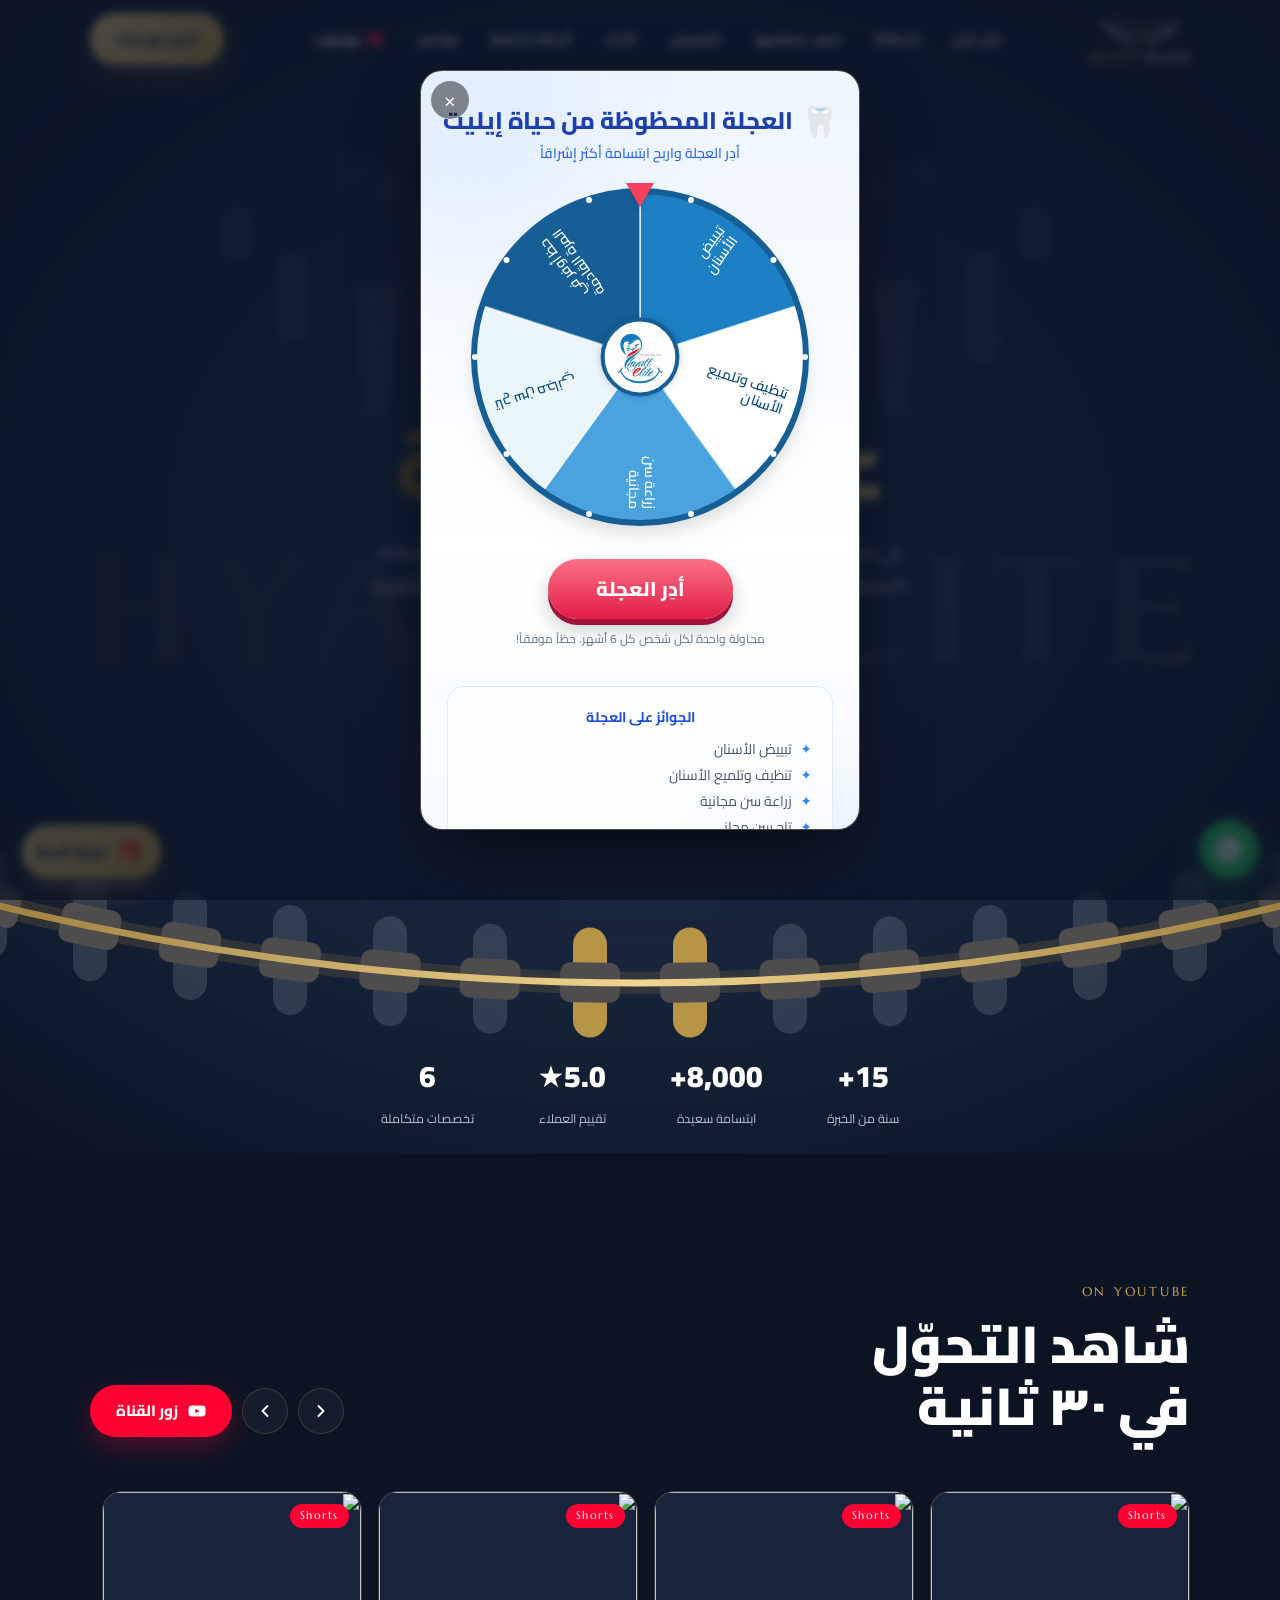
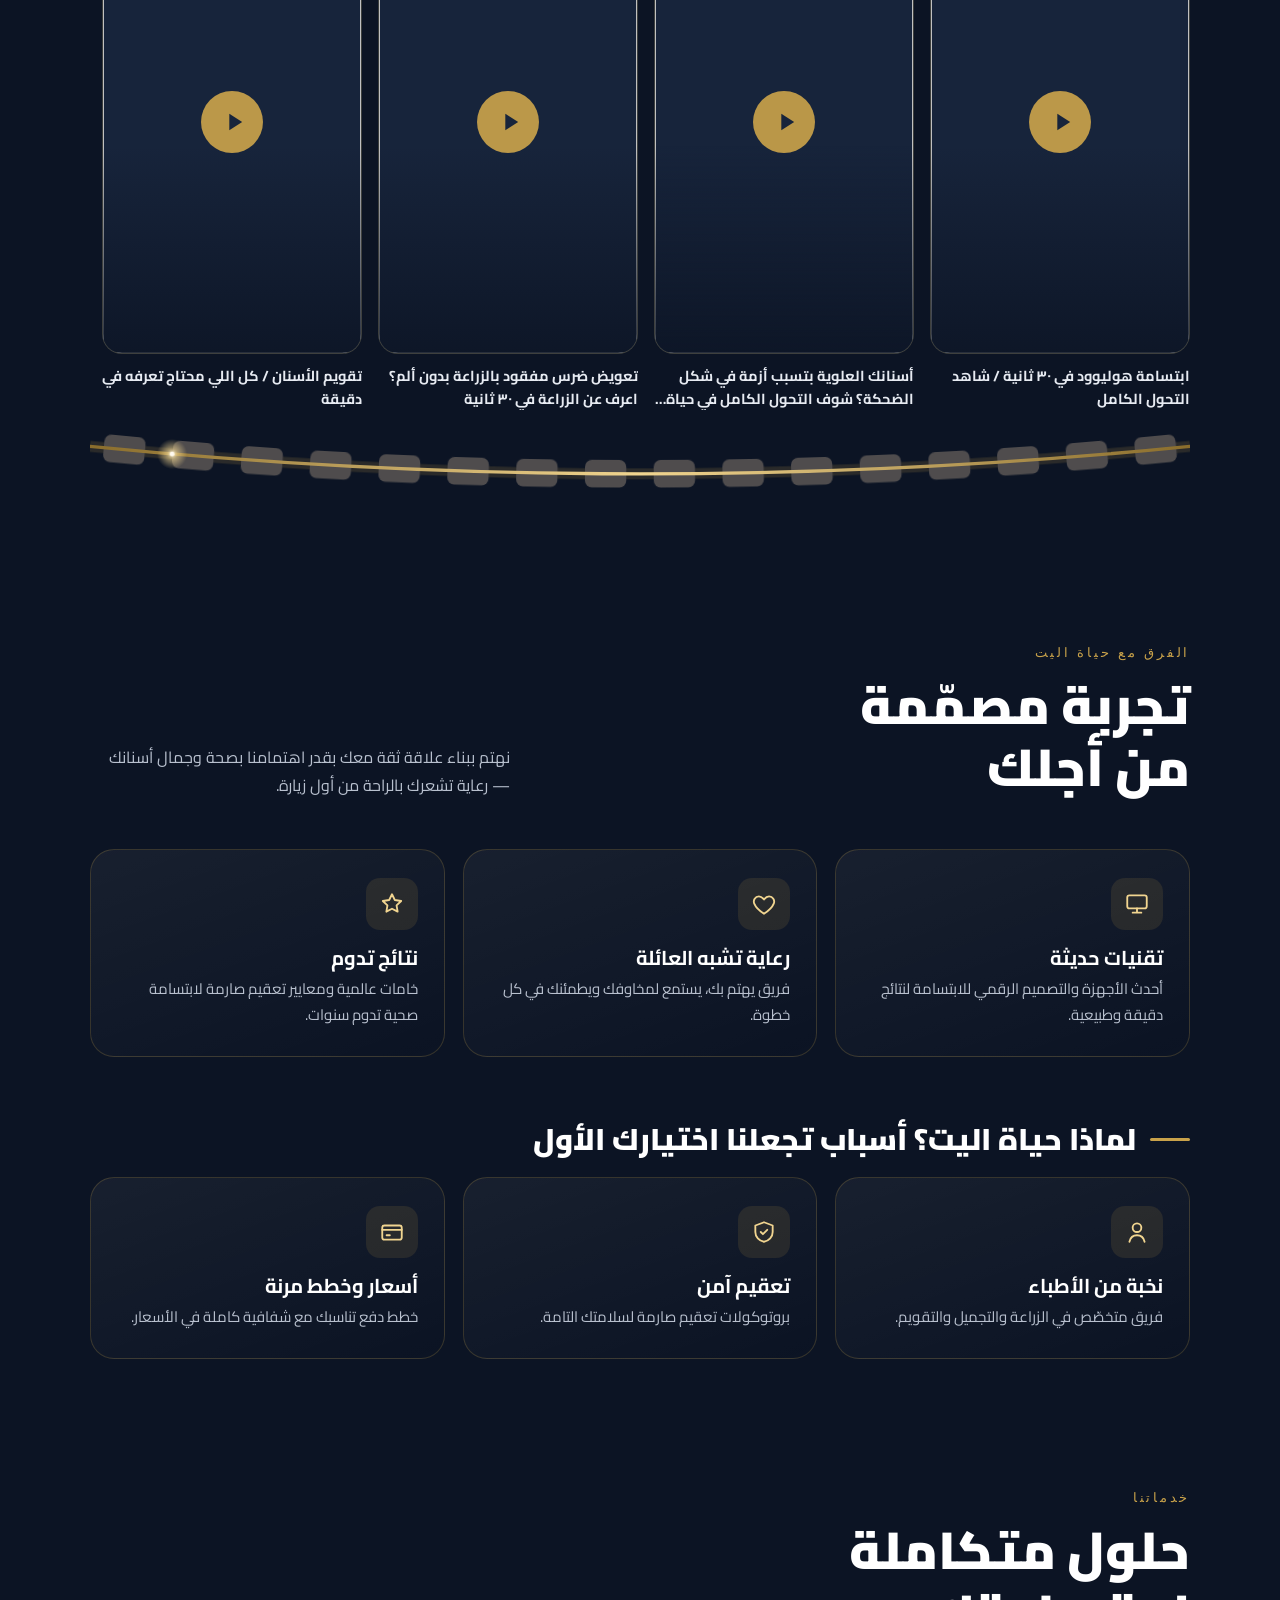
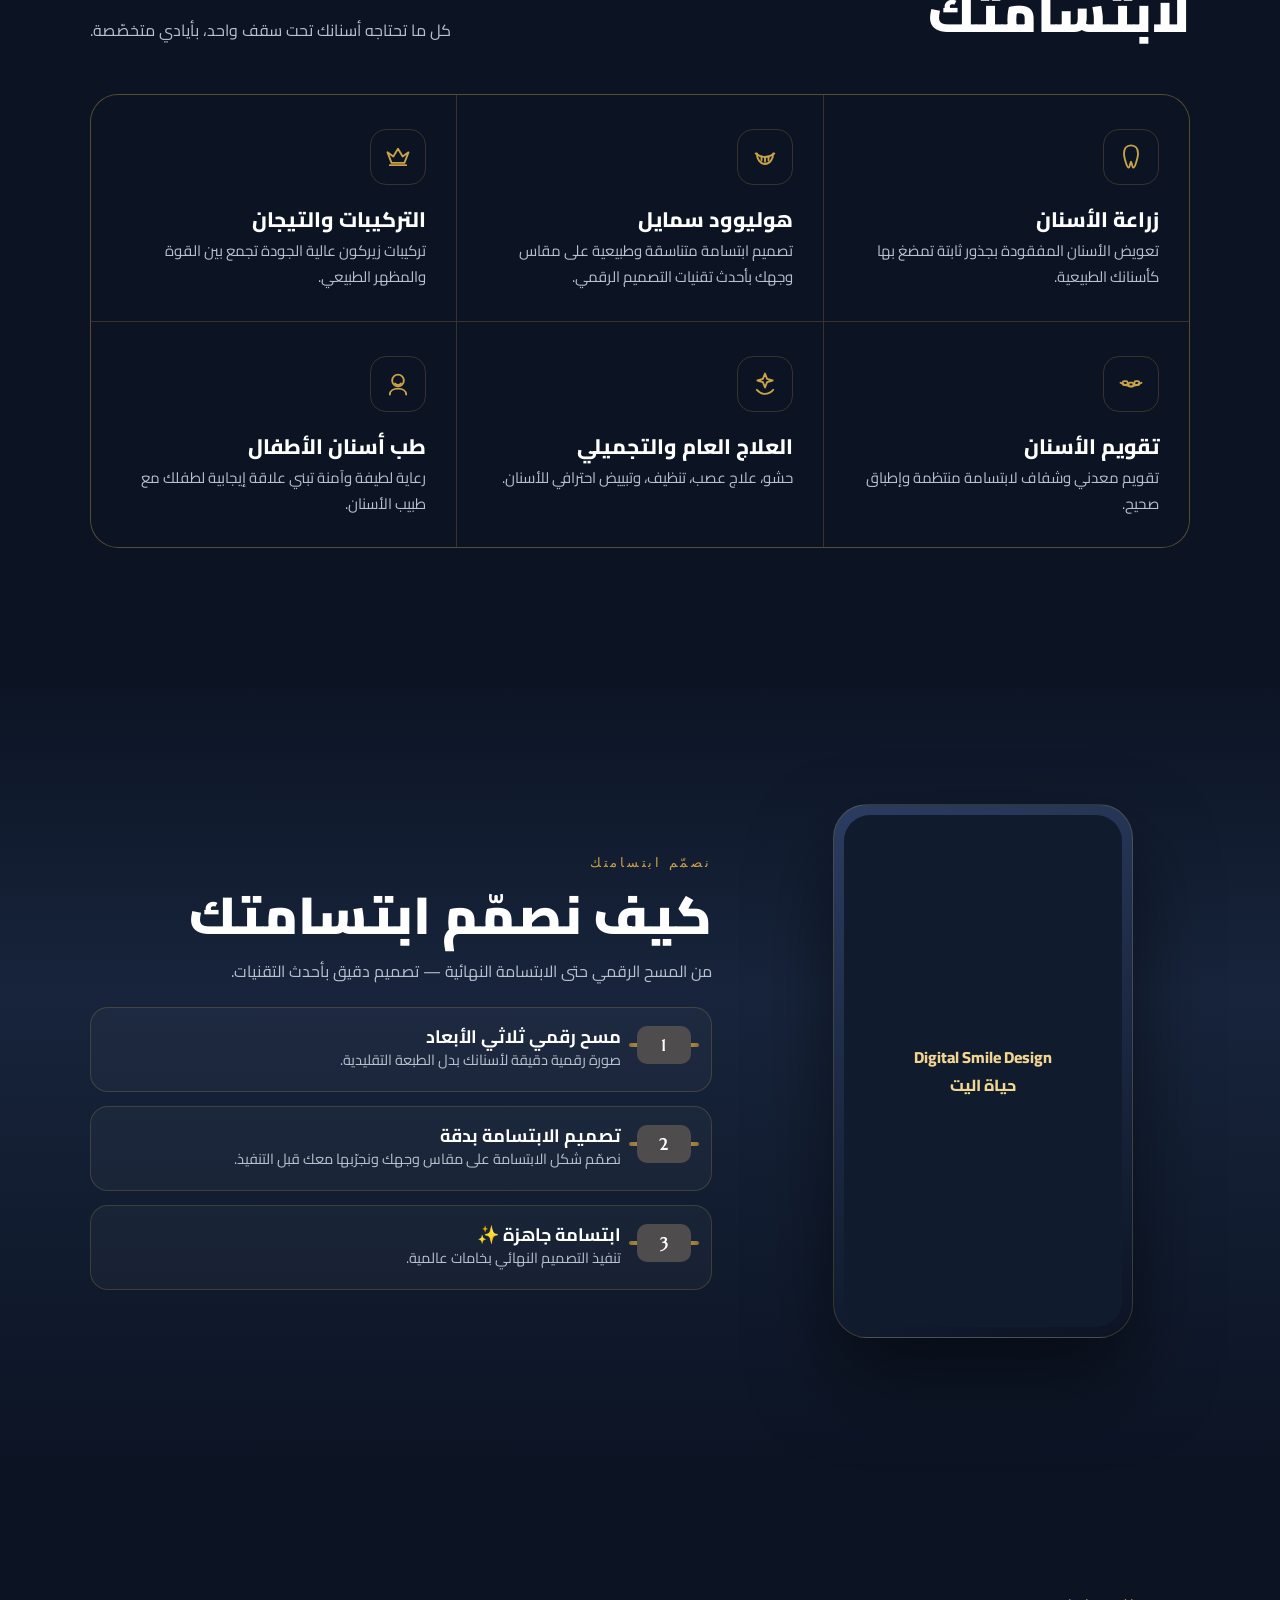
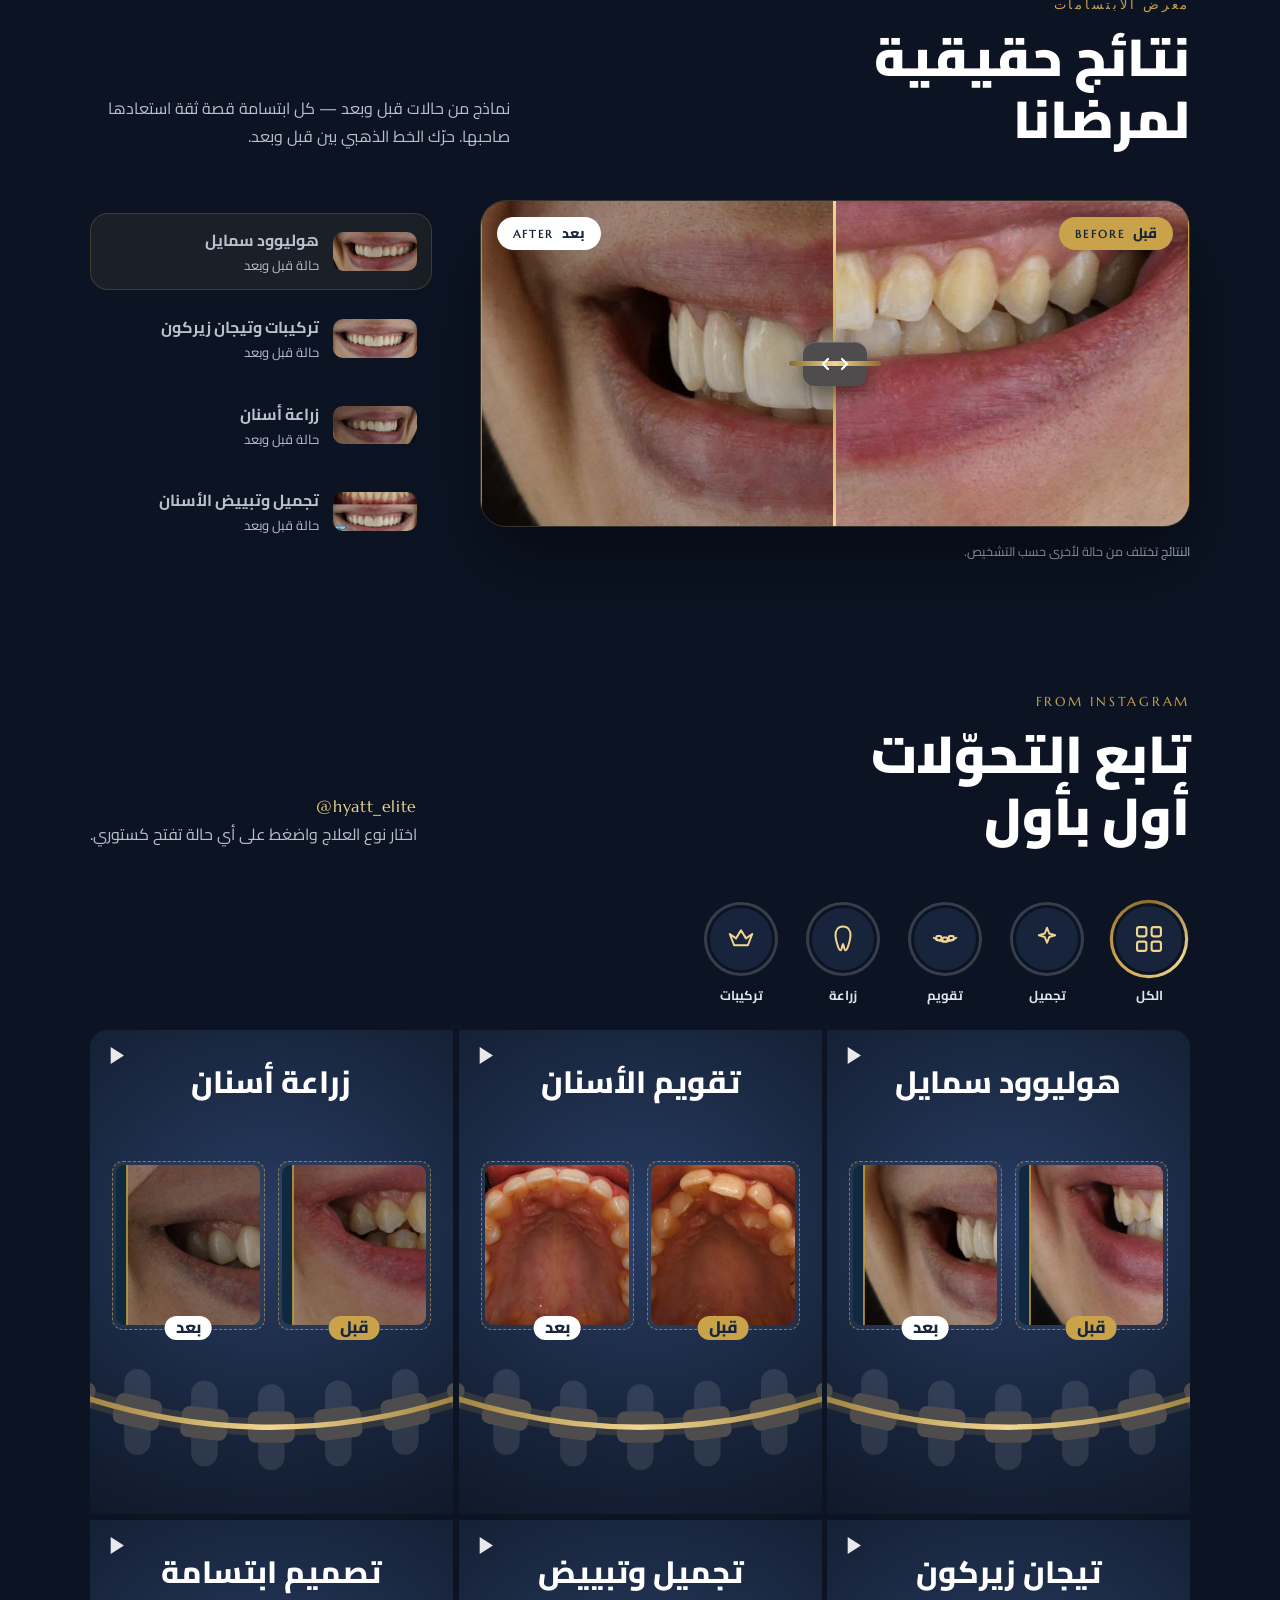
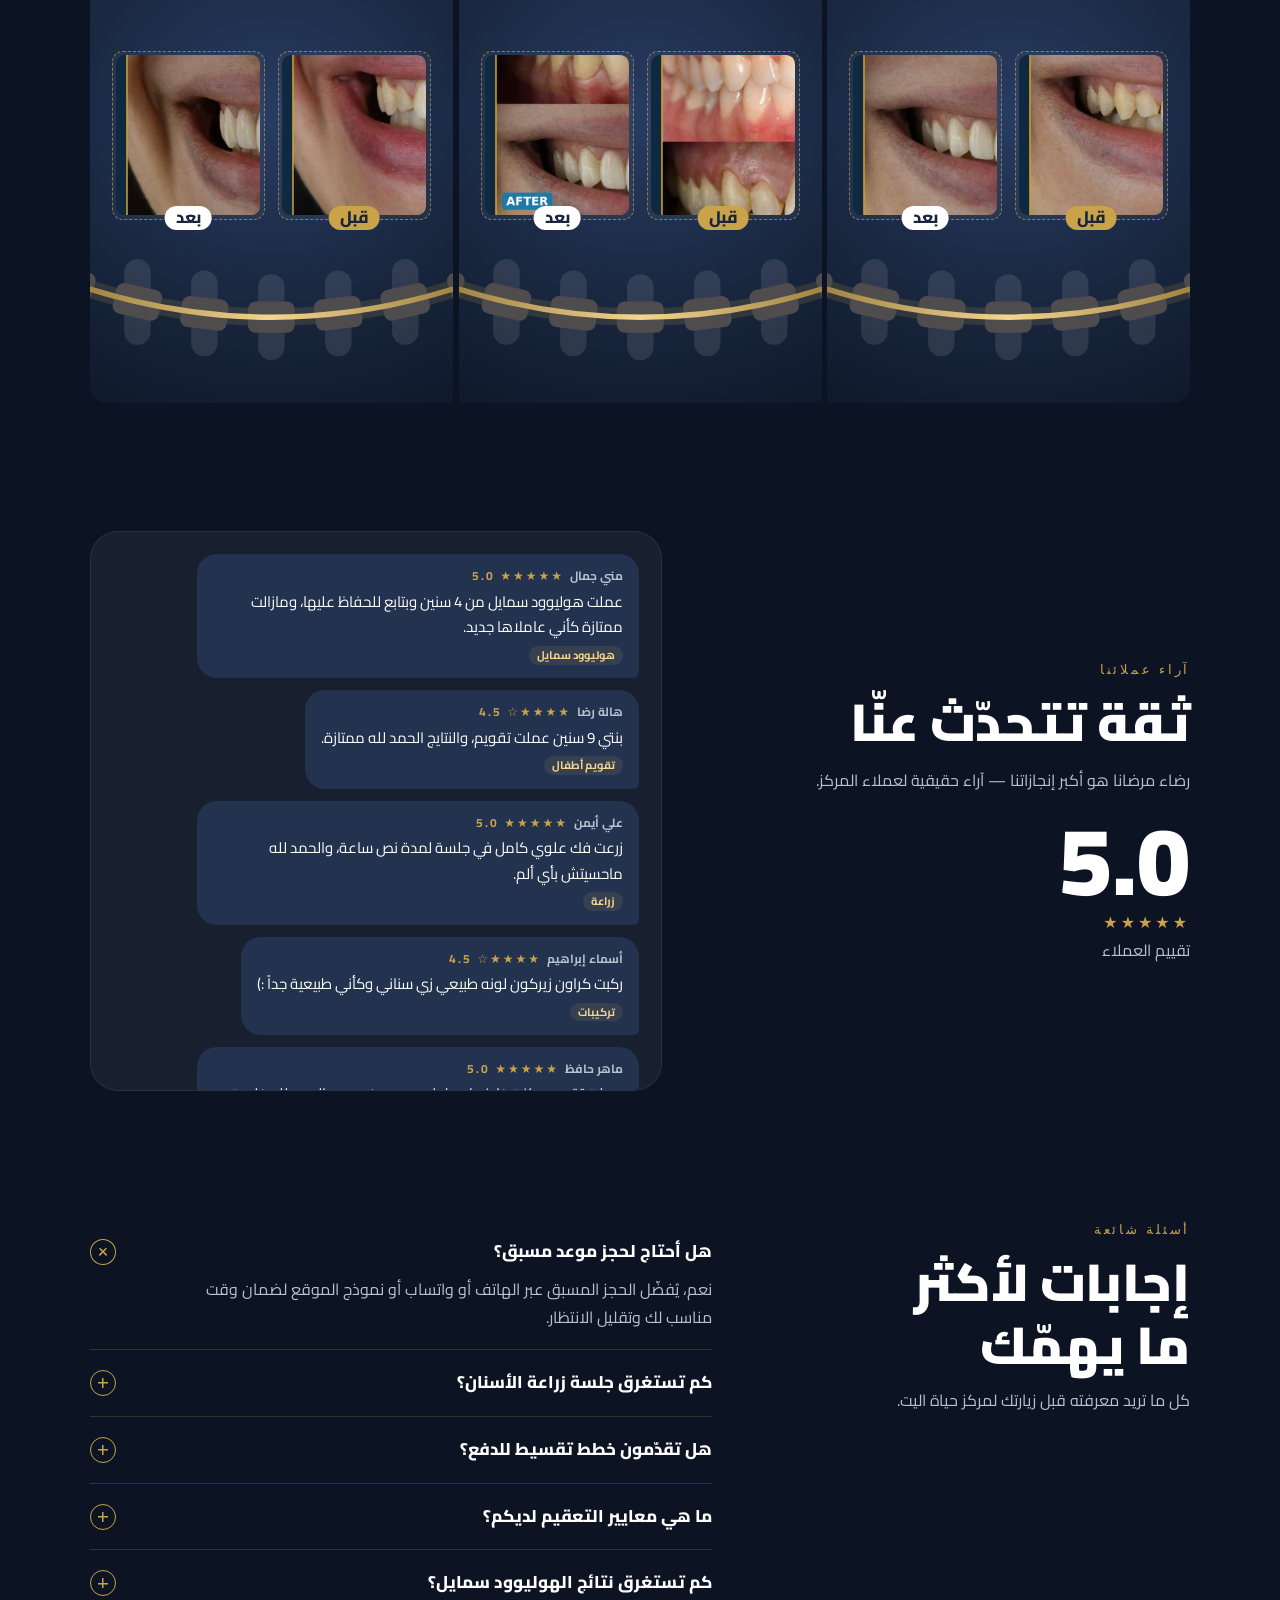
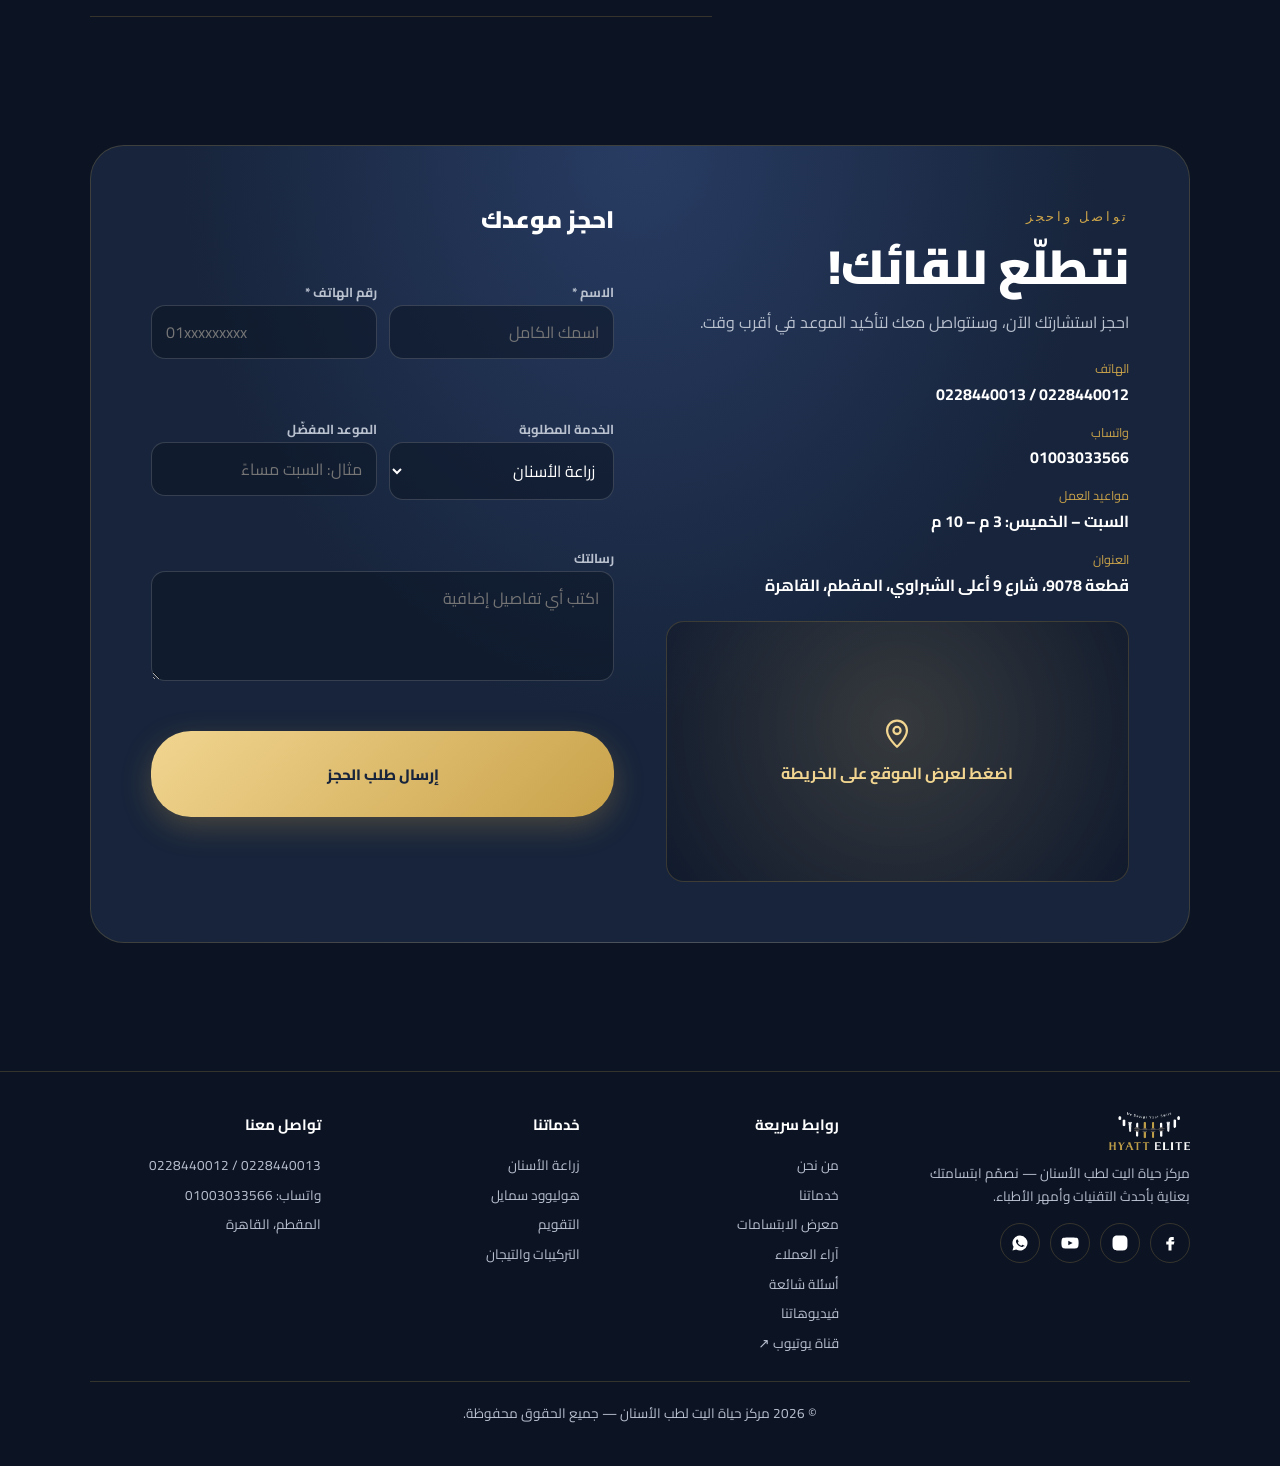
==== index.html @ eec2e906 "اللوجو الشفاف كخلفية متحركة للشاشة الأولى (ظهور + طفو + لمعة ذهبية) Co-Authored-By: Claude Opus 5.5 " ====
<!DOCTYPE html>
<html lang="ar" dir="rtl">
<head>
<meta charset="UTF-8">
<meta name="viewport" content="width=device-width, initial-scale=1, viewport-fit=cover">
<!-- Google tag (gtag.js) -->
<script async src="https://www.googletagmanager.com/gtag/js?id=G-VE0VCLY52K"></script>
<script>
  window.dataLayer = window.dataLayer || [];
  function gtag(){dataLayer.push(arguments);}
  gtag('js', new Date());
  gtag('config', 'G-VE0VCLY52K');
</script>
  <!-- Google Tag Manager --><script>(function(w,d,s,l,i){w[l]=w[l]||[];w[l].push({'gtm.start': new Date().getTime(),event:'gtm.js'});var f=d.getElementsByTagName(s)[0],j=d.createElement(s),dl=l!='dataLayer'?'&l='+l:'';j.async=true;j.src='https://www.googletagmanager.com/gtm.js?id='+i+dl;f.parentNode.insertBefore(j,f);})(window,document,'script','dataLayer','GTM-5V25WXR6');</script><!-- End Google Tag Manager -->
<title>حياة اليت لطب الأسنان بالمقطم | زراعة وتقويم وهوليوود سمايل</title>
<meta name="description" content="مركز حياة اليت لطب الأسنان بالمقطم، القاهرة — زراعة الأسنان، هوليوود سمايل، تقويم، تركيبات زيركون وعلاج تجميلي بأحدث التقنيات وأمهر الأطباء. احجز موعدك الآن.">
<meta name="keywords" content="طبيب أسنان المقطم, زراعة أسنان القاهرة, هوليوود سمايل, تقويم أسنان, تركيبات زيركون, عيادة أسنان المقطم, حياة اليت, دكتور أسنان المقطم, ابتسامة هوليوود, زراعة فورية">
<meta name="author" content="مركز حياة اليت لطب الأسنان">
<meta name="robots" content="index, follow, max-image-preview:large, max-snippet:-1">
<meta name="theme-color" content="#17243b">
<link rel="canonical" href="https://hyattelitedc.com/">
<link rel="icon" href="assets/icon.png" type="image/png">
<link rel="apple-touch-icon" href="assets/icon.png">
<!-- Geo / Local SEO -->
<meta name="geo.region" content="EG-C">
<meta name="geo.placename" content="المقطم، القاهرة">
<meta name="geo.position" content="30.0081513;31.3103562">
<meta name="ICBM" content="30.0081513, 31.3103562">
<!-- Open Graph (Facebook / WhatsApp preview) -->
<meta property="og:type" content="website">
<meta property="og:site_name" content="مركز حياة اليت لطب الأسنان">
<meta property="og:title" content="حياة اليت لطب الأسنان بالمقطم | نصمّم ابتسامتك بعناية">
<meta property="og:description" content="زراعة الأسنان، هوليوود سمايل، تقويم، وتركيبات زيركون بأحدث التقنيات وأمهر الأطباء في المقطم، القاهرة. احجز موعدك الآن.">
<meta property="og:url" content="https://hyattelitedc.com/">
<meta property="og:image" content="https://hyattelitedc.com/assets/og-image.png">
<meta property="og:image:width" content="1200">
<meta property="og:image:height" content="630">
<meta property="og:image:alt" content="مركز حياة اليت لطب الأسنان — We Design Your Smile">
<meta property="og:locale" content="ar_AR">
<!-- Twitter Card -->
<meta name="twitter:card" content="summary_large_image">
<meta name="twitter:title" content="حياة اليت لطب الأسنان بالمقطم | نصمّم ابتسامتك بعناية">
<meta name="twitter:description" content="زراعة الأسنان، هوليوود سمايل، تقويم، وتركيبات زيركون بأحدث التقنيات في المقطم، القاهرة.">
<meta name="twitter:image" content="https://hyattelitedc.com/assets/og-image.png">
<!-- Structured data: Dentist / Local Business -->
<script type="application/ld+json">
{
  "@context":"https://schema.org",
  "@type":"Dentist",
  "name":"مركز حياة اليت لطب الأسنان",
  "alternateName":"Hyatt Elite Dental Center",
  "image":"https://hyattelitedc.com/assets/logo.png",
  "url":"https://hyattelitedc.com/",
  "telephone":"+20228440012",
  "priceRange":"$$",
  "currenciesAccepted":"EGP",
  "address":{"@type":"PostalAddress","streetAddress":"قطعة 9078، شارع 9 أعلى الشبراوي، المقطم","addressLocality":"المقطم","addressRegion":"القاهرة","addressCountry":"EG"},
  "geo":{"@type":"GeoCoordinates","latitude":30.0081513,"longitude":31.3103562},
  "openingHoursSpecification":[{"@type":"OpeningHoursSpecification","dayOfWeek":["Saturday","Sunday","Monday","Tuesday","Wednesday","Thursday"],"opens":"15:00","closes":"22:00"}],
  "sameAs":["https://www.facebook.com/share/14hNKUwbDtG/?mibextid=wwXIfr","https://www.instagram.com/hyatt_elite","https://www.youtube.com/@HyattElite"],
  "medicalSpecialty":"Dentistry",
  "areaServed":{"@type":"City","name":"القاهرة"},
  "aggregateRating":{"@type":"AggregateRating","ratingValue":"4.8","reviewCount":"17","bestRating":"5","worstRating":"4"},
  "review":[
    {"@type":"Review","reviewRating":{"@type":"Rating","ratingValue":"5","bestRating":"5"},"author":{"@type":"Person","name":"مني جمال"},"reviewBody":"عملت هوليوود سمايل من 4 سنين وبتابع للحفاظ عليها، ومازالت ممتازة كأني عاملاها جديد."},
    {"@type":"Review","reviewRating":{"@type":"Rating","ratingValue":"5","bestRating":"5"},"author":{"@type":"Person","name":"علي أيمن"},"reviewBody":"زرعت فك علوي كامل في جلسة لمدة نص ساعة، والحمد لله ماحسيتش بأي ألم."},
    {"@type":"Review","reviewRating":{"@type":"Rating","ratingValue":"5","bestRating":"5"},"author":{"@type":"Person","name":"سيد راضي"},"reviewBody":"متابع أنا والأولاد مع المركز من 8 سنين، وبصراحة ممتازين وتعاملهم محترم."}
  ],
  "availableService":[
    {"@type":"MedicalProcedure","name":"زراعة الأسنان"},
    {"@type":"MedicalProcedure","name":"هوليوود سمايل"},
    {"@type":"MedicalProcedure","name":"تقويم الأسنان"},
    {"@type":"MedicalProcedure","name":"التركيبات والتيجان"},
    {"@type":"MedicalProcedure","name":"العلاج العام والتجميلي"},
    {"@type":"MedicalProcedure","name":"طب أسنان الأطفال"}
  ]
}
</script>
<!-- Structured data: FAQ (FAQ rich results) -->
<script type="application/ld+json">
{
  "@context":"https://schema.org",
  "@type":"FAQPage",
  "mainEntity":[
    {"@type":"Question","name":"هل أحتاج لحجز موعد مسبق؟","acceptedAnswer":{"@type":"Answer","text":"نعم، يُفضّل الحجز المسبق عبر الهاتف أو واتساب أو نموذج الموقع لضمان وقت مناسب لك وتقليل الانتظار."}},
    {"@type":"Question","name":"كم تستغرق جلسة زراعة الأسنان؟","acceptedAnswer":{"@type":"Answer","text":"تختلف حسب الحالة، لكن الزراعة الواحدة غالباً تتم في جلسة قصيرة وبدون ألم بفضل التخدير الموضعي وأحدث التقنيات."}},
    {"@type":"Question","name":"هل تقدّمون خطط تقسيط للدفع؟","acceptedAnswer":{"@type":"Answer","text":"نعم، نوفّر خطط دفع مرنة تناسب ميزانيتك مع شفافية كاملة في الأسعار قبل بدء العلاج."}},
    {"@type":"Question","name":"ما هي معايير التعقيم لديكم؟","acceptedAnswer":{"@type":"Answer","text":"نلتزم ببروتوكولات تعقيم صارمة بمعايير عالمية لكل الأدوات والغرف لضمان سلامتك التامة."}},
    {"@type":"Question","name":"كم تستغرق نتائج الهوليوود سمايل؟","acceptedAnswer":{"@type":"Answer","text":"في الغالب يتم تصميم وتنفيذ الابتسامة خلال أيام قليلة بعد المسح الرقمي وتجربة الشكل النهائي معك."}}
  ]
}
</script>
<link rel="preconnect" href="https://fonts.googleapis.com">
<link rel="preconnect" href="https://fonts.gstatic.com" crossorigin>
<link rel="stylesheet" href="https://fonts.googleapis.com/css2?family=Cairo:wght@400;600;700;800;900&family=Marcellus&display=swap">
<style>
/* Layout: Template 1's dark navy stage and archwire hero, carrying Template 3's reel panorama, Instagram feed, stories and DMs. */
:root{
  --navy:#17243b; --navy-2:#24365a; --deep:#0c1424; --ink:#ffffff; --muted:#b9c1cf;
  --gold:#c9a24a; --gold-hi:#f1d590; --gold-lo:#8a6d2c; --steel:#4f4c4d; --line:rgba(201,162,74,.22); --glass:rgba(255,255,255,.05);
  --display:'Cairo',system-ui,sans-serif; --latin:'Marcellus',Georgia,serif;
  color-scheme:dark;
}
*{box-sizing:border-box;margin:0}
html{scroll-behavior:smooth}
body{background:var(--deep);color:var(--ink);font-family:var(--display);line-height:1.75;-webkit-font-smoothing:antialiased;overflow-x:hidden}
img{max-width:100%;display:block}
a{color:inherit;text-decoration:none}
button{font-family:inherit}
:focus-visible{outline:2px solid var(--gold-hi);outline-offset:3px;border-radius:6px}
.wrap{width:min(1180px,100%);margin-inline:auto;padding-inline:clamp(16px,4vw,40px)}
.latin{font-family:var(--latin);letter-spacing:.22em;text-transform:uppercase;font-size:12.5px;color:var(--gold)}
h1,h2,h3{text-wrap:balance;line-height:1.2}

/* header (T1) */
.top{position:fixed;inset-inline:0;top:env(safe-area-inset-top,0px);z-index:50;transition:background .35s,backdrop-filter .35s,border-color .35s;border-bottom:1px solid transparent}
.top.solid{background:rgba(12,20,36,.84);backdrop-filter:blur(14px);border-color:var(--line)}
.top .wrap{display:flex;align-items:center;justify-content:space-between;height:78px;gap:16px}
.top img{height:46px;width:auto}
.nav{display:flex;gap:4px}
.nav a{padding:8px 14px;border-radius:30px;font-weight:700;font-size:14.5px;color:#dfe4ec;position:relative}
.nav a::after{content:"";position:absolute;inset-inline:14px;bottom:3px;height:2px;background:var(--gold);transform:scaleX(0);transition:transform .3s}
.nav a:hover::after{transform:scaleX(1)}
.btn{display:inline-flex;align-items:center;gap:10px;padding:13px 26px;border-radius:40px;font-weight:800;font-size:15px;border:0;cursor:pointer;font-family:inherit;transition:transform .25s,box-shadow .25s,background .25s,color .25s}
.btn-gold{background:linear-gradient(135deg,var(--gold-hi),var(--gold));color:var(--navy);box-shadow:0 10px 30px rgba(201,162,74,.28)}
.btn-gold:hover{transform:translateY(-3px);box-shadow:0 16px 40px rgba(201,162,74,.42)}
.btn-line{border:1.5px solid rgba(255,255,255,.4);color:#fff;background:transparent}
.btn-line:hover{background:#fff;color:var(--navy)}
.btn svg{width:18px;height:18px}
@media (max-width:900px){.nav{display:none}}

/* hero (T1) */
.hero{position:relative;padding:150px 0 0;background:radial-gradient(ellipse 80% 70% at 50% 45%,#283c63 0%,var(--navy) 52%,var(--deep) 100%);overflow:hidden;isolation:isolate}
.hero-copy{text-align:center;position:relative;z-index:2}
.hero-bg-logo{position:absolute;left:50%;top:clamp(90px,14vw,150px);width:min(1100px,96vw);aspect-ratio:1100/513;transform:translateX(-50%);pointer-events:none;z-index:0;animation:hblIn 2.2s cubic-bezier(.22,.9,.27,1.05) .2s both}
.hero-bg-logo span{position:absolute;inset:0;-webkit-mask:url(assets/logo_white.png) center/contain no-repeat;mask:url(assets/logo_white.png) center/contain no-repeat}
.hbl-base{background:url(assets/logo_white.png) center/contain no-repeat;-webkit-mask:none!important;mask:none!important;opacity:.09;animation:hblFloat 9s ease-in-out 2.4s infinite}
.hbl-shine{background:linear-gradient(105deg,transparent 35%,rgba(241,213,144,.0) 40%,rgba(241,213,144,.55) 50%,rgba(241,213,144,0) 60%,transparent 65%) 0 0/250% 100% no-repeat;opacity:.55;animation:hblShine 6s ease-in-out 2.6s infinite,hblFloat 9s ease-in-out 2.4s infinite}
@keyframes hblIn{from{opacity:0;transform:translateX(-50%) scale(.86);filter:blur(8px)}to{opacity:1;transform:translateX(-50%) scale(1);filter:none}}
@keyframes hblFloat{0%,100%{transform:translateY(0) scale(1)}50%{transform:translateY(-14px) scale(1.025)}}
@keyframes hblShine{0%{background-position:120% 0}55%,100%{background-position:-60% 0}}
@media (max-width:600px){.hero-bg-logo{top:110px;width:118vw}}
@media (prefers-reduced-motion:reduce){.hero-bg-logo,.hero-bg-logo span{animation:none!important}.hbl-shine{display:none}}
.hero h1{font-size:clamp(40px,7.4vw,92px);font-weight:900;margin:18px auto 14px;max-width:14ch;letter-spacing:-.5px}
.hero h1 em{font-style:normal;background:linear-gradient(100deg,var(--gold-lo),var(--gold-hi) 45%,var(--gold) 70%,var(--gold-hi));-webkit-background-clip:text;background-clip:text;color:transparent;background-size:200% 100%;animation:sheen 6s ease-in-out infinite}
@keyframes sheen{0%,100%{background-position:0 0}50%{background-position:100% 0}}
.hero p{color:var(--muted);font-size:clamp(16px,2vw,19px);max-width:560px;margin-inline:auto}
.hero .cta{display:flex;gap:12px;justify-content:center;flex-wrap:wrap;margin-top:28px}
.hero-wire{position:relative;width:100%;height:clamp(220px,30vw,360px);margin-top:clamp(10px,3vw,30px);display:block}
.hero-foot{position:absolute;bottom:22px;inset-inline:0;display:flex;justify-content:center;gap:clamp(18px,5vw,64px);flex-wrap:wrap;z-index:3}
.hero-foot div{text-align:center}
.hero-foot b{display:block;font-size:clamp(22px,3vw,30px);font-weight:900;font-variant-numeric:tabular-nums}
.hero-foot span{font-size:12.5px;color:var(--muted)}
.load{animation:up .9s cubic-bezier(.22,.9,.27,1.05) both}
.load.d1{animation-delay:.1s}.load.d2{animation-delay:.25s}.load.d3{animation-delay:.4s}.load.d4{animation-delay:.55s}
@keyframes up{from{opacity:0;transform:translateY(26px)}to{opacity:1;transform:none}}

section{padding:clamp(72px,10vw,128px) 0;position:relative;scroll-margin-top:70px}
.sh{display:flex;align-items:end;justify-content:space-between;gap:24px;flex-wrap:wrap;margin-bottom:clamp(30px,5vw,50px)}
.sh h2{font-size:clamp(30px,4.6vw,52px);font-weight:900;margin-top:10px;max-width:16ch}
.sh p{color:var(--muted);max-width:420px}
@supports (animation-timeline:view()){
  .rv{animation:rv linear both;animation-timeline:view();animation-range:entry 0% entry 55%}
  @keyframes rv{from{opacity:0;transform:translateY(40px) scale(.98)}to{opacity:1;transform:none}}
}

/* reel panorama (T3) */
.seg{display:inline-flex;background:var(--glass);border:1px solid rgba(255,255,255,.12);border-radius:12px;padding:4px}
.seg button{all:unset;cursor:pointer;padding:6px 14px;border-radius:9px;font-weight:700;font-size:13.5px;color:var(--muted)}
.seg button[aria-pressed="true"]{background:var(--gold);color:var(--navy)}
.seg button:focus-visible{outline:2px solid var(--gold-hi)}
.scroller{overflow-x:auto;scroll-snap-type:x mandatory;scrollbar-width:none;border-radius:18px}
.scroller::-webkit-scrollbar{display:none}
.pano{position:relative;container-type:inline-size;width:100%;aspect-ratio:3240/1920;display:grid;grid-template-columns:repeat(3,1fr);transition:gap .6s cubic-bezier(.65,0,.35,1)}
.pano.split{gap:clamp(4px,1cqw,14px)}
@media (max-width:760px){.pano{width:300%}}
.tile{position:relative;overflow:hidden;scroll-snap-align:center;transition:border-radius .6s,transform .4s}
.pano.split .tile{border-radius:1.2cqw}
.pano.split .tile:hover{transform:translateY(-6px)}
.tile .bg,.tile svg.pw{position:absolute;top:0;height:100%;width:300%}
.tile .bg{background:radial-gradient(ellipse 52.5% 59.9% at 50% 50%,#283c63 0%,#17243b 52%,#0c1424 100%)}
.tile:nth-child(1) .bg,.tile:nth-child(1) svg.pw{right:0}
.tile:nth-child(2) .bg,.tile:nth-child(2) svg.pw{right:-100%}
.tile:nth-child(3) .bg,.tile:nth-child(3) svg.pw{right:-200%}
.tile .logo{position:absolute;left:26.85%;top:13%;width:46.3%}
.tile h3{position:absolute;top:29.2%;inset-inline:0;text-align:center;font-size:2.6cqw;font-weight:800;line-height:1.15}
.frames{position:absolute;left:6.48%;top:41.15%;width:87.04%;height:26.04%;display:flex;gap:4.26%}
.fr{position:relative;flex:1;border:max(1px,.06cqw) dashed rgba(201,162,74,.65);border-radius:.86cqw;background:rgba(255,255,255,.04)}
.fr .crop{position:absolute;inset:.2cqw;border-radius:.7cqw;overflow:hidden}
.fr .crop img{position:absolute;width:257%;max-width:none;left:-78.5%;top:0}
.fr.b .crop img{margin-top:-48.8%}
.fr.a .crop img{margin-top:-178%}
.fr .pill{position:absolute;bottom:-.86cqw;left:50%;transform:translateX(-50%);display:flex;align-items:baseline;gap:.37cqw;padding:.18cqw .93cqw;border-radius:99px;white-space:nowrap;color:var(--navy)}
.fr.b .pill{background:var(--gold)}.fr.a .pill{background:#fff}
.fr .pill b{font-size:1.11cqw;font-weight:800;line-height:1.3}
.fr .pill small{font-family:var(--latin);font-size:.68cqw;letter-spacing:.12cqw}
.arrow{position:absolute;left:46.67%;top:52.3%;width:6.67%;aspect-ratio:1;border-radius:50%;background:var(--navy);border:max(2px,.09cqw) solid var(--gold);display:grid;place-items:center}
.arrow svg{width:47%;height:47%}
.tile .cta{position:absolute;top:81.9%;inset-inline:0;display:flex;justify-content:center;align-items:center;gap:.43cqw;font-size:1.17cqw;font-weight:700}
.tile .cta svg{width:1.05cqw;height:1.05cqw}
.guide{position:absolute;inset-inline:0;top:12.5%;bottom:12.5%;border-block:1px dashed rgba(201,162,74,.35);pointer-events:none;opacity:0;transition:opacity .4s}
.pano.split .guide{opacity:1}
.order{position:absolute;top:2%;right:4%;font-size:.9cqw;font-weight:800;background:rgba(201,162,74,.92);color:var(--navy);padding:.1cqw .7cqw;border-radius:99px;opacity:0;transition:opacity .4s}
.pano.split .order{opacity:1}
.swipe{display:none;text-align:center;color:var(--muted);font-size:13px;margin-top:8px}
@media (max-width:760px){.swipe{display:block}}

/* youtube shorts */
.yt-actions{display:flex;align-items:center;gap:10px;flex-wrap:wrap}
.yt-nav{width:46px;height:46px;border-radius:50%;border:1px solid var(--line);background:rgba(255,255,255,.04);color:#fff;display:grid;place-items:center;cursor:pointer;transition:background .25s,color .25s}
.yt-nav:hover{background:var(--gold);color:var(--navy)}
.yt-nav svg{width:20px;height:20px}
.btn-yt{background:#ff0033;color:#fff;box-shadow:0 10px 26px rgba(255,0,51,.28)}
.btn-yt:hover{transform:translateY(-3px);box-shadow:0 16px 34px rgba(255,0,51,.4)}
.shorts{display:grid;grid-auto-flow:column;grid-auto-columns:clamp(200px,24%,260px);gap:16px;overflow-x:auto;scroll-snap-type:x mandatory;padding:4px 2px 18px;scrollbar-width:thin;scrollbar-color:var(--gold) transparent}
@media (max-width:560px){.shorts{grid-auto-columns:72%}.yt-nav{display:none}}
.short{scroll-snap-align:start;display:flex;flex-direction:column;gap:10px;min-width:0}
.short-play,.short iframe{all:unset;position:relative;display:block;width:100%;aspect-ratio:9/16;max-width:100%;border-radius:20px;overflow:hidden;cursor:pointer;background:var(--navy);border:1px solid var(--line);box-sizing:border-box}
.short iframe{border:0;cursor:auto}
.short-play:focus-visible{outline:2px solid var(--gold-hi);outline-offset:3px}
.short-play img{position:absolute;inset:0;width:100%;height:100%;object-fit:cover;transition:transform .6s cubic-bezier(.22,.9,.27,1.05)}
.short-play:hover img{transform:scale(1.06)}
.short-shade{position:absolute;inset:0;background:linear-gradient(180deg,rgba(12,20,36,0) 55%,rgba(12,20,36,.85))}
.short-btn{position:absolute;top:50%;left:50%;width:62px;height:62px;margin:-31px 0 0 -31px;border-radius:50%;background:rgba(201,162,74,.92);display:grid;place-items:center;box-shadow:0 0 0 0 rgba(201,162,74,.5);animation:ytPulse 2.4s ease-out infinite;transition:transform .3s}
.short-play:hover .short-btn{transform:scale(1.1)}
.short-btn svg{width:28px;height:28px;fill:var(--navy);margin-left:3px}
@keyframes ytPulse{0%{box-shadow:0 0 0 0 rgba(201,162,74,.55)}70%,100%{box-shadow:0 0 0 18px rgba(201,162,74,0)}}
.short-badge{position:absolute;top:12px;right:12px;font-family:var(--latin);font-size:11px;letter-spacing:.14em;background:#ff0033;color:#fff;padding:2px 10px;border-radius:20px}
.short-t{font-weight:700;font-size:14.5px;line-height:1.6;color:#e7ebf2;display:-webkit-box;-webkit-line-clamp:2;-webkit-box-orient:vertical;overflow:hidden}
.short-t:hover{color:var(--gold-hi)}
.short.more a{aspect-ratio:9/16;border-radius:20px;border:1.5px dashed var(--line);display:flex;flex-direction:column;align-items:center;justify-content:center;gap:10px;text-align:center;color:var(--gold-hi);transition:background .3s}
.short.more a:hover{background:rgba(201,162,74,.08)}
.short.more svg{width:54px;height:54px;color:#ff0033}
.short.more b{font-size:17px;color:#fff}
.shorts-wire{display:block;width:100%;height:70px;margin-top:4px}
.nav a.nav-yt{color:#fff;display:inline-flex;align-items:center;gap:6px}
.nav a.nav-yt svg{width:18px;height:18px;fill:#ff0033}

/* services (T1) */
.svc{display:grid;grid-template-columns:repeat(3,1fr);gap:1px;background:var(--line);border:1px solid var(--line);border-radius:28px;overflow:hidden}
.svc article{background:var(--deep);padding:34px 30px 30px;position:relative;transition:background .4s;min-width:0}
.svc article:hover{background:#121d33}
.svc .ix{width:56px;height:56px;border-radius:16px;border:1px solid var(--line);display:grid;place-items:center;color:var(--gold);margin-bottom:22px;transition:transform .4s,background .4s,color .4s}
.svc article:hover .ix{transform:rotate(-8deg) scale(1.06);background:var(--gold);color:var(--navy)}
.svc .ix svg{width:28px;height:28px}
.svc h3{font-size:21px;font-weight:800;margin-bottom:6px}
.svc p{color:var(--muted);font-size:15px}
.svc .wire{position:absolute;inset-inline:30px;bottom:0;height:2px;background:linear-gradient(90deg,var(--gold-lo),var(--gold-hi),var(--gold-lo));transform:scaleX(0);transform-origin:right;transition:transform .5s cubic-bezier(.65,0,.35,1)}
.svc article:hover .wire{transform:scaleX(1)}
@media (max-width:900px){.svc{grid-template-columns:1fr 1fr}}
@media (max-width:560px){.svc{grid-template-columns:1fr}}

/* before / after slider (T1) */
.ba-band{background:linear-gradient(180deg,var(--deep),var(--navy) 40%,var(--deep))}
.ba-grid{display:grid;grid-template-columns:1.35fr .65fr;gap:clamp(20px,4vw,48px);align-items:center}
@media (max-width:900px){.ba-grid{grid-template-columns:1fr}}
.ba{position:relative;border-radius:26px;overflow:hidden;border:1px solid var(--line);box-shadow:0 40px 80px rgba(0,0,0,.45);aspect-ratio:1015/467;max-width:100%;user-select:none;touch-action:pan-y}
.ba .crop,.th .crop{position:absolute;inset:0;overflow:hidden}
.ba .crop img,.th .crop img{position:absolute;width:106.4%;max-width:none;left:-3.25%;top:0}
.ba .crop.b img{margin-top:-20.2%}
.ba .crop.a img,.th .crop img{margin-top:-73.7%}
.ba .crop.b{clip-path:inset(0 0 0 var(--p,50%))}
.ba .bar{position:absolute;top:0;bottom:0;left:var(--p,50%);width:3px;margin-left:-1.5px;background:linear-gradient(180deg,var(--gold-hi),var(--gold),var(--gold-hi));pointer-events:none}
.ba .knob{position:absolute;top:50%;left:var(--p,50%);width:64px;height:44px;margin:-22px 0 0 -32px;border-radius:12px;background:var(--steel);box-shadow:0 8px 20px rgba(0,0,0,.45),inset 0 1px 0 rgba(255,255,255,.15);display:grid;place-items:center;pointer-events:none}
.ba .knob::before{content:"";position:absolute;inset-inline:-14px;top:50%;height:5px;margin-top:-2.5px;border-radius:3px;background:linear-gradient(90deg,var(--gold-lo),var(--gold-hi),var(--gold-lo))}
.ba .knob svg{position:relative;width:30px;height:16px;color:#fff}
.ba input{position:absolute;inset:0;width:100%;height:100%;opacity:0;cursor:ew-resize;margin:0;direction:ltr}
.ba .tag{position:absolute;top:16px;padding:4px 16px;border-radius:30px;font-weight:800;font-size:14px;display:flex;gap:8px;align-items:baseline}
.ba .tag small{font-family:var(--latin);font-size:10.5px;letter-spacing:.2em}
.ba .tag.tb{right:16px;background:var(--gold);color:var(--navy)}
.ba .tag.ta{left:16px;background:#fff;color:var(--navy)}
.cases{display:flex;flex-direction:column;gap:10px}
.cases button{all:unset;cursor:pointer;display:flex;align-items:center;gap:14px;padding:12px 14px;border-radius:18px;border:1px solid transparent;transition:background .3s,border-color .3s}
.cases button:hover{background:rgba(255,255,255,.04)}
.cases button[aria-pressed="true"]{border-color:var(--line);background:rgba(201,162,74,.08)}
.cases button:focus-visible{outline:2px solid var(--gold-hi)}
.cases .th{width:84px;aspect-ratio:1015/467;border-radius:10px;position:relative;overflow:hidden;flex:none}
.cases b{display:block;font-size:16px}
.cases span{font-size:13px;color:var(--muted)}
.note{color:var(--muted);font-size:12.5px;margin-top:14px}

/* instagram feed (T3) */
.handle{font-family:var(--latin);letter-spacing:.04em;color:var(--gold-hi)}
.hl{display:flex;gap:clamp(14px,3vw,28px);overflow-x:auto;padding:4px 4px 24px;scrollbar-width:none}
.hl::-webkit-scrollbar{display:none}
.hl button{all:unset;cursor:pointer;display:flex;flex-direction:column;align-items:center;gap:8px;flex:none;font-size:13px;font-weight:700;color:#dfe4ec}
.hl .c{width:74px;height:74px;border-radius:50%;padding:3px;background:rgba(255,255,255,.18);transition:background .3s,transform .3s}
.hl button[aria-pressed="true"] .c{background:conic-gradient(var(--gold-lo),var(--gold-hi),var(--gold),var(--gold-lo));transform:scale(1.06)}
.hl .c i{display:grid;place-items:center;width:100%;height:100%;border-radius:50%;background:var(--navy);border:3px solid var(--deep);color:var(--gold-hi)}
.hl .c svg{width:30px;height:30px}
.hl button:focus-visible .c{outline:2px solid var(--gold-hi);outline-offset:2px}
.grid{display:grid;grid-template-columns:repeat(3,1fr);gap:6px;border-radius:18px;overflow:hidden}
.post{all:unset;cursor:pointer;position:relative;aspect-ratio:3/4;overflow:hidden;background:var(--navy);container-type:inline-size;transition:opacity .35s,transform .35s}
.post.dim{opacity:.18;transform:scale(.97)}
.post .pbg{position:absolute;inset:0;background:radial-gradient(ellipse 120% 80% at 50% 40%,#283c63,#17243b 55%,#0c1424)}
.post svg.mw{position:absolute;inset-inline:0;bottom:0;width:100%;height:42%}
.post h3{position:absolute;top:7%;inset-inline:0;text-align:center;font-size:8.5cqw;font-weight:800;line-height:1.2}
.post .pf{position:absolute;left:6%;right:6%;top:27%;height:35%;display:flex;gap:4%}
.post .pf .fr{border-width:1px;border-radius:3cqw}
.post .pf .crop{inset:1cqw;border-radius:2.4cqw}
.post .pf .pill{bottom:-3.2cqw;padding:.4cqw 3cqw}
.post .pf .pill b{font-size:4.6cqw}
.post .pf .pill small{display:none}
.post .tip{position:absolute;inset:18% 9% auto;font-size:6cqw;line-height:1.6;color:#dfe4ec}
.post .tip li{margin-inline-start:5cqw}
.post .ov{position:absolute;inset:0;background:rgba(12,20,36,.6);display:grid;place-items:center;opacity:0;transition:opacity .3s}
.post:hover .ov,.post:focus-visible .ov{opacity:1}
.post .ov span{display:flex;gap:8px;align-items:center;font-weight:800;font-size:clamp(12px,6cqw,16px)}
.post .ov svg{width:22px;height:22px;fill:var(--gold)}
.post .reel{position:absolute;top:3cqw;left:3cqw;width:8cqw;height:8cqw;fill:#fff;opacity:.9}

/* steps (T1) */
.steps svg.track{width:100%;height:120px;display:block}
.steps ol{list-style:none;padding:0;display:grid;grid-template-columns:repeat(4,1fr);gap:20px;margin-top:-14px}
.steps li{text-align:center;padding:0 6px;min-width:0}
.steps li .n{font-family:var(--latin);color:var(--gold);font-size:13px;letter-spacing:.2em}
.steps li h3{font-size:19px;margin:6px 0 4px}
.steps li p{color:var(--muted);font-size:14.5px}
@media (max-width:760px){.steps ol{grid-template-columns:1fr 1fr;row-gap:30px;margin-top:0}.steps svg.track{display:none}}

/* DMs (T3) */
.dm-grid{display:grid;grid-template-columns:.9fr 1.1fr;gap:clamp(24px,5vw,60px);align-items:center}
@media (max-width:860px){.dm-grid{grid-template-columns:1fr}}
.chat{display:flex;flex-direction:column;gap:12px;background:var(--glass);border:1px solid rgba(255,255,255,.08);border-radius:28px;padding:22px;min-width:0}
.msg{max-width:84%;padding:12px 16px;border-radius:20px;font-size:15px;line-height:1.7}
.msg small{display:block;font-size:12px;color:var(--muted);margin-bottom:2px;font-weight:700}
.in{align-self:flex-start;background:#22324f;border-end-start-radius:6px}
.out{align-self:flex-end;background:linear-gradient(135deg,var(--gold-hi),var(--gold));color:var(--navy);border-end-end-radius:6px;font-weight:700}
@supports (animation-timeline:view()){
  .msg{animation:pop linear both;animation-timeline:view();animation-range:entry 10% entry 70%}
  @keyframes pop{from{opacity:0;transform:translateY(20px) scale(.95)}to{opacity:1;transform:none}}
}
.typing{align-self:flex-start;display:flex;gap:4px;padding:14px 16px;background:#22324f;border-radius:20px}
.typing i{width:7px;height:7px;border-radius:50%;background:var(--muted);animation:dot 1.2s infinite}
.typing i:nth-child(2){animation-delay:.15s}.typing i:nth-child(3){animation-delay:.3s}
@keyframes dot{0%,60%,100%{transform:none;opacity:.5}30%{transform:translateY(-5px);opacity:1}}
.stars{color:var(--gold);letter-spacing:3px}
.big{font-size:clamp(56px,9vw,96px);font-weight:900;line-height:1;font-variant-numeric:tabular-nums}

/* booking (T1) */
.book{border-radius:34px;background:radial-gradient(ellipse 70% 120% at 50% 0%,#283c63,var(--navy) 60%);border:1px solid var(--line);padding:clamp(28px,5vw,60px);display:grid;grid-template-columns:1fr 1fr;gap:clamp(24px,4vw,56px)}
@media (max-width:860px){.book{grid-template-columns:1fr}}
.book h2{font-size:clamp(30px,4.4vw,48px);font-weight:900;margin:10px 0 12px}
.book dl{display:grid;gap:14px;margin-top:22px}
.book dt{font-size:12.5px;color:var(--gold)}
.book dd{font-weight:700;font-size:16px}
form{display:grid;gap:12px}
label{font-size:13px;color:var(--muted);font-weight:700}
input,select,textarea{width:100%;font:inherit;color:#fff;background:rgba(12,20,36,.55);border:1px solid rgba(255,255,255,.16);border-radius:14px;padding:12px 14px;transition:border-color .25s}
input:focus,select:focus,textarea:focus{outline:none;border-color:var(--gold)}
.row2{display:grid;grid-template-columns:1fr 1fr;gap:12px}
@media (max-width:480px){.row2{grid-template-columns:1fr}}
.ok{display:none;color:var(--gold-hi);font-weight:700}.ok.show{display:block}
footer{padding:40px 0 calc(40px + env(safe-area-inset-bottom,0px));border-top:1px solid var(--line);color:var(--muted);font-size:13.5px}
footer .wrap{display:flex;justify-content:space-between;gap:16px;flex-wrap:wrap;align-items:center}
footer img{height:38px;width:auto}
.dock{display:none}
@media (max-width:760px){
  .dock{display:flex;position:fixed;bottom:0;inset-inline:0;z-index:50;padding:10px 16px calc(10px + env(safe-area-inset-bottom,0px));background:rgba(12,20,36,.92);backdrop-filter:blur(12px);border-top:1px solid var(--line);gap:10px}
  .dock a{flex:1;text-align:center;padding:12px;border-radius:14px;font-weight:800}
  .dock .d1{background:var(--gold);color:var(--navy)}
  .dock .d2{border:1px solid rgba(255,255,255,.25)}
  footer{padding-bottom:calc(100px + env(safe-area-inset-bottom,0px))}
}

/* story lightbox (T3) */
.lb{position:fixed;inset:0;z-index:80;background:rgba(6,10,18,.92);display:grid;place-items:center;padding:20px;opacity:0;visibility:hidden;transition:opacity .3s,visibility .3s}
.lb.open{opacity:1;visibility:visible}
.lb .card{width:min(420px,100%);aspect-ratio:9/16;max-height:88vh;position:relative;border-radius:22px;overflow:hidden;background:var(--navy);transform:scale(.92);transition:transform .4s cubic-bezier(.22,.9,.27,1.05)}
.lb.open .card{transform:none}
.lb .card .bar{position:absolute;top:10px;inset-inline:12px;height:3px;background:rgba(255,255,255,.25);border-radius:2px;overflow:hidden;z-index:3}
.lb .card .bar i{display:block;height:100%;width:0;background:#fff}
.lb.open .card .bar i{animation:prog 6s linear forwards}
@keyframes prog{to{width:100%}}
.lb .ph{position:absolute;inset:0;overflow:hidden}
.lb .ph img{position:absolute;width:411%;max-width:none;left:-155.6%;top:0}
.lb .ph.b img{margin-top:-78%}
.lb .ph.a img{margin-top:-284.8%}
.lb .ph.a{clip-path:inset(100% 0 0 0)}
.lb.open .ph.a{animation:rev 6s cubic-bezier(.65,0,.35,1) forwards}
@keyframes rev{0%,35%{clip-path:inset(100% 0 0 0)}65%,100%{clip-path:inset(0 0 0 0)}}
.lb .ttl{position:absolute;bottom:0;inset-inline:0;padding:60px 20px 26px;background:linear-gradient(transparent,rgba(12,20,36,.95));z-index:2}
.lb .ttl b{font-size:22px}
.lb .x{position:absolute;top:20px;left:20px;width:44px;height:44px;border-radius:50%;background:rgba(255,255,255,.12);border:1px solid rgba(255,255,255,.3);color:#fff;font-size:20px;cursor:pointer}
/* separate before/after photo files */
.fr .crop img.full,.lb .ph img.full{position:absolute;inset:0;width:100%;height:100%;max-width:none;margin:0;left:0;object-fit:cover}
.skip{position:absolute;inset-inline-start:-9999px;top:8px;z-index:999;background:#fff;color:var(--navy);padding:10px 16px;border-radius:10px;font-weight:800}
.skip:focus{inset-inline-start:8px}

/* FAQ */
.faq{display:grid;grid-template-columns:.8fr 1.2fr;gap:clamp(24px,5vw,64px)}
@media (max-width:860px){.faq{grid-template-columns:1fr}}
.faq details{border-bottom:1px solid var(--line);padding:18px 0}
.faq summary{cursor:pointer;font-weight:800;font-size:17px;list-style:none;display:flex;justify-content:space-between;gap:16px;align-items:center}
.faq summary::-webkit-details-marker{display:none}
.faq summary::after{content:"";width:24px;height:24px;flex:none;border-radius:50%;border:1.5px solid var(--gold);background:linear-gradient(var(--gold),var(--gold)) center/10px 1.5px no-repeat,linear-gradient(var(--gold),var(--gold)) center/1.5px 10px no-repeat;transition:transform .3s}
.faq details[open] summary::after{transform:rotate(45deg)}
.faq details p{color:var(--muted);margin-top:8px;max-width:60ch}

/* map facade + form messages */
.map{margin-top:22px;border-radius:18px;overflow:hidden;border:1px solid var(--line);aspect-ratio:16/9;max-width:100%;display:grid;place-items:center;cursor:pointer;background:radial-gradient(circle at 50% 40%,rgba(201,162,74,.18),rgba(12,20,36,.6));color:var(--gold-hi);font-weight:700;gap:6px;text-align:center}
.map svg{width:34px;height:34px}
.map iframe{width:100%;height:100%;border:0;display:block}
.err{color:#ff9d8f;font-size:12.5px;min-height:1em;display:block}
.fnote{font-weight:700;min-height:1.4em}
.social{display:flex;gap:10px}
.social a{width:40px;height:40px;border-radius:50%;border:1px solid var(--line);display:grid;place-items:center;transition:background .25s}
.social a:hover{background:var(--gold)}
.social svg{width:18px;height:18px;fill:#fff}
@media (max-width:760px){.lw-fab{bottom:calc(84px + env(safe-area-inset-bottom,0px))!important}}
@media (prefers-reduced-motion:reduce){*{animation:none!important;transition:none!important}.lb .ph.a{clip-path:none}}

/* ===== content carried over from the previous site ===== */
.hero-trust{display:flex;gap:10px 22px;justify-content:center;flex-wrap:wrap;margin-top:22px}
.hero-trust span{display:flex;align-items:center;gap:8px;font-size:13.5px;color:#d0d5de;font-weight:600}
.hero-trust svg{width:17px;height:17px;color:var(--gold-hi)}
.hero-foot .count{font-variant-numeric:tabular-nums}

/* about + why cards */
.feat3{display:grid;grid-template-columns:repeat(3,1fr);gap:18px}
.feat3 article{border:1px solid var(--line);border-radius:24px;padding:28px 26px;background:linear-gradient(160deg,rgba(255,255,255,.05),rgba(255,255,255,0));transition:transform .35s,border-color .35s;min-width:0}
.feat3 article:hover{transform:translateY(-6px);border-color:var(--gold)}
.feat3 .ix{width:52px;height:52px;border-radius:14px;background:rgba(201,162,74,.12);color:var(--gold-hi);display:grid;place-items:center;margin-bottom:16px}
.feat3 .ix svg{width:26px;height:26px}
.feat3 h3{font-size:20px;margin-bottom:6px}
.feat3 p{color:var(--muted);font-size:15px}
.sub-h{font-size:clamp(22px,3vw,30px);font-weight:900;margin:clamp(40px,6vw,64px) 0 20px;display:flex;align-items:center;gap:14px}
.sub-h::before{content:"";width:40px;height:3px;border-radius:2px;background:var(--gold)}
@media (max-width:860px){.feat3{grid-template-columns:1fr}}

/* how we design: video + steps */
.sd-grid{display:grid;grid-template-columns:.8fr 1.2fr;gap:clamp(28px,5vw,64px);align-items:center}
@media (max-width:860px){.sd-grid{grid-template-columns:1fr}}
.phone{width:min(300px,80%);margin-inline:auto;aspect-ratio:9/16;border-radius:34px;padding:10px;background:linear-gradient(160deg,#2a3c60,#0c1424);border:1px solid var(--line);box-shadow:0 40px 80px rgba(0,0,0,.5);position:relative}
.phone video,.phone .ph-fallback{width:100%;height:100%;border-radius:26px;object-fit:cover;display:block;background:#101b2e}
.phone .ph-fallback{display:grid;place-items:center;color:var(--gold-hi);font-weight:800;text-align:center;padding:20px}
.sd-steps{list-style:none;padding:0;display:grid;gap:14px;margin-top:22px}
.sd-steps li{display:flex;gap:16px;align-items:flex-start;border:1px solid var(--line);border-radius:18px;padding:18px 20px;background:rgba(255,255,255,.03)}
.sd-steps .bk{flex:none;width:54px;height:38px;border-radius:10px;background:var(--steel);position:relative;display:grid;place-items:center;font-family:var(--latin);font-weight:700;color:#fff}
.sd-steps .bk::before{content:"";position:absolute;inset-inline:-8px;top:50%;height:4px;margin-top:-2px;border-radius:2px;background:linear-gradient(90deg,var(--gold-lo),var(--gold-hi),var(--gold-lo));z-index:-1}
.sd-steps h3{font-size:18px}
.sd-steps p{color:var(--muted);font-size:14.5px}

/* reviews */
.chat{max-height:560px;overflow-y:auto;scrollbar-width:thin;scrollbar-color:var(--gold) transparent}
.msg .st{color:var(--gold);font-size:12px;letter-spacing:2px;margin-inline-start:6px}
.msg .tg{display:inline-block;font-size:11px;font-weight:700;color:var(--gold-hi);background:rgba(201,162,74,.12);border-radius:10px;padding:0 8px;margin-top:6px}

/* footer */
footer .fgrid{display:grid;grid-template-columns:1.4fr 1fr 1fr 1fr;gap:28px;padding-bottom:26px}
footer .fgrid p{margin-top:12px;max-width:34ch}
footer h4{color:#fff;font-size:15px;margin-bottom:10px}
footer .fcol{display:flex;flex-direction:column;gap:6px}
footer .fcol a:hover{color:var(--gold-hi)}
footer .copy{border-top:1px solid var(--line);padding-top:20px;text-align:center}
@media (max-width:860px){footer .fgrid{grid-template-columns:1fr 1fr}}
@media (max-width:520px){footer .fgrid{grid-template-columns:1fr}}

/* mobile menu */
.burger{display:none;width:46px;height:46px;border-radius:12px;background:rgba(255,255,255,.08);border:1px solid rgba(255,255,255,.2);color:#fff;align-items:center;justify-content:center;cursor:pointer}
.burger svg{width:24px;height:24px}
@media (max-width:900px){.burger{display:inline-flex}.top .btn-gold{display:none}}
.drawer{position:fixed;inset:0;z-index:130;background:rgba(6,10,18,.6);backdrop-filter:blur(3px);opacity:0;visibility:hidden;transition:.3s}
.drawer.open{opacity:1;visibility:visible}
.drawer-panel{position:absolute;inset-block:0;inset-inline-start:0;width:min(84%,330px);background:var(--navy);border-inline-end:1px solid var(--line);padding:calc(18px + env(safe-area-inset-top,0px)) 20px 20px;display:flex;flex-direction:column;gap:4px;transform:translateX(100%);transition:transform .35s cubic-bezier(.22,.9,.27,1.05)}
.drawer.open .drawer-panel{transform:none}
.drawer-panel a{padding:12px 14px;border-radius:12px;font-weight:700}
.drawer-panel a:hover{background:rgba(255,255,255,.06);color:var(--gold-hi)}
.drawer-panel .dclose{align-self:flex-end;width:42px;height:42px;border-radius:12px;background:rgba(255,255,255,.08);border:0;color:#fff;font-size:20px;cursor:pointer;margin-bottom:10px}
.wa-fab{position:fixed;right:22px;bottom:calc(22px + env(safe-area-inset-bottom,0px));z-index:90;width:58px;height:58px;border-radius:50%;background:#25d366;display:grid;place-items:center;box-shadow:0 12px 28px rgba(37,211,102,.4);transition:transform .25s}
.wa-fab:hover{transform:translateY(-3px) scale(1.05)}
.wa-fab svg{width:30px;height:30px;fill:#fff}
@media (max-width:760px){.wa-fab{display:none}}
</style>
</head>
<body>
<!-- Google Tag Manager (noscript) --><noscript><iframe src="https://www.googletagmanager.com/ns.html?id=GTM-5V25WXR6" height="0" width="0" style="display:none;visibility:hidden"></iframe></noscript><!-- End Google Tag Manager (noscript) -->
<a class="skip" href="#main">تخطّي إلى المحتوى الرئيسي</a>

<header class="top" id="top">
  <div class="wrap">
    <a href="#home" aria-label="مركز حياة اليت لطب الأسنان"><img src="assets/logo_white.png" alt="شعار مركز حياة اليت"></a>
    <nav class="nav" aria-label="القائمة الرئيسية">
      <a href="#about">من نحن</a><a href="#services">خدماتنا</a><a href="#smile-design">كيف نصمّمها</a><a href="#gallery">المعرض</a><a href="#reviews">الآراء</a><a href="#faq">أسئلة شائعة</a><a href="#contact">تواصل</a>
      <a class="nav-yt" href="https://www.youtube.com/@HyattElite" target="_blank" rel="noopener"><svg viewBox="0 0 24 24"><path d="M23 7.2a3 3 0 0 0-2.1-2.1C19 4.6 12 4.6 12 4.6s-7 0-8.9.5A3 3 0 0 0 1 7.2 31 31 0 0 0 .5 12a31 31 0 0 0 .5 4.8 3 3 0 0 0 2.1 2.1c1.9.5 8.9.5 8.9.5s7 0 8.9-.5a3 3 0 0 0 2.1-2.1c.4-1.6.5-4.8.5-4.8s0-3.2-.5-4.8zM9.7 15.1V8.9L15.5 12z" fill="#ff0033"/><path d="M9.7 15.1V8.9L15.5 12z" fill="#fff"/></svg>يوتيوب</a>
    </nav>
    <a class="btn btn-gold" href="#contact">احجز موعدك</a>
    <button class="burger" id="burger" aria-label="فتح القائمة" aria-expanded="false"><svg viewBox="0 0 24 24" fill="none" stroke="currentColor" stroke-width="2" stroke-linecap="round"><path d="M4 7h16M4 12h16M4 17h16"/></svg></button>
  </div>
</header>

<div class="drawer" id="drawer">
  <nav class="drawer-panel" aria-label="القائمة">
    <button class="dclose" id="drawerClose" aria-label="إغلاق">✕</button>
    <a href="#home">الرئيسية</a><a href="#about">من نحن</a><a href="#services">خدماتنا</a><a href="#smile-design">كيف نصمّمها</a><a href="#gallery">المعرض</a><a href="#reviews">آراء العملاء</a><a href="#faq">أسئلة شائعة</a><a href="#contact">تواصل واحجز</a><a href="#videos">فيديوهاتنا</a><a href="https://www.youtube.com/@HyattElite" target="_blank" rel="noopener">قناة يوتيوب ↗</a>
    <a class="btn btn-gold" href="#contact" style="margin-top:14px;justify-content:center">احجز موعدك</a>
  </nav>
</div>

<main id="main">
<!-- ===== HERO ===== -->
<section class="hero" id="home" style="padding-bottom:0">
  <div class="hero-bg-logo" aria-hidden="true"><span class="hbl-base"></span><span class="hbl-shine"></span></div>
  <div class="wrap hero-copy">
    <div class="latin load">We Design Your Smile</div>
    <h1 class="load d1">ابتسامتك تستحق <em>عناية النخبة</em></h1>
    <p class="load d2">في مركز حياة اليت لطب الأسنان بالمقطم، القاهرة، نصمّم لك ابتسامة طبيعية وواثقة بأحدث تقنيات زراعة الأسنان والهوليوود سمايل والتقويم — على يد نخبة من الأطباء.</p>
    <div class="cta load d3">
      <a class="btn btn-gold" href="#contact">احجز استشارتك الآن</a>
      <a class="btn btn-line" href="#services">تعرّف على خدماتنا
        <svg viewBox="0 0 24 24" fill="none" stroke="currentColor" stroke-width="2.2" stroke-linecap="round"><path d="M19 12H5M11 6l-6 6 6 6"/></svg></a>
    </div>
    <div class="hero-trust load d4">
      <span><svg viewBox="0 0 24 24" fill="none" stroke="currentColor" stroke-width="2" stroke-linecap="round" stroke-linejoin="round"><path d="M20 6L9 17l-5-5"/></svg>أحدث التقنيات الرقمية</span>
      <span><svg viewBox="0 0 24 24" fill="none" stroke="currentColor" stroke-width="2" stroke-linecap="round" stroke-linejoin="round"><path d="M20 6L9 17l-5-5"/></svg>تعقيم بمعايير عالمية</span>
      <span><svg viewBox="0 0 24 24" fill="none" stroke="currentColor" stroke-width="2" stroke-linecap="round" stroke-linejoin="round"><path d="M20 6L9 17l-5-5"/></svg>خطط دفع مرنة</span>
    </div>
  </div>
  <svg class="hero-wire" id="heroWire"></svg>
  <div class="hero-foot load d4">
    <div><b class="count" data-to="15" data-suffix="+">15+</b><span>سنة من الخبرة</span></div>
    <div><b class="count" data-to="8000" data-suffix="+">8,000+</b><span>ابتسامة سعيدة</span></div>
    <div><b>5.0★</b><span>تقييم العملاء</span></div>
    <div><b class="count" data-to="6" data-suffix="">6</b><span>تخصصات متكاملة</span></div>
  </div>
</section>

<!-- ===== YOUTUBE SHORTS ===== -->
<section id="videos" style="padding-bottom:clamp(40px,6vw,70px)">
  <div class="wrap">
    <div class="sh rv">
      <div><div class="latin">On YouTube</div><h2>شاهد التحوّل في ٣٠ ثانية</h2></div>
      <div class="yt-actions">
        <button class="yt-nav" id="ytPrev" aria-label="الفيديو السابق"><svg viewBox="0 0 24 24" fill="none" stroke="currentColor" stroke-width="2.2" stroke-linecap="round" stroke-linejoin="round"><path d="M9 6l6 6-6 6"/></svg></button>
        <button class="yt-nav" id="ytNext" aria-label="الفيديو التالي"><svg viewBox="0 0 24 24" fill="none" stroke="currentColor" stroke-width="2.2" stroke-linecap="round" stroke-linejoin="round"><path d="M15 6l-6 6 6 6"/></svg></button>
        <a class="btn btn-yt" href="https://www.youtube.com/@HyattElite" target="_blank" rel="noopener"><svg viewBox="0 0 24 24" fill="currentColor"><path d="M23 7.2a3 3 0 0 0-2.1-2.1C19 4.6 12 4.6 12 4.6s-7 0-8.9.5A3 3 0 0 0 1 7.2 31 31 0 0 0 .5 12a31 31 0 0 0 .5 4.8 3 3 0 0 0 2.1 2.1c1.9.5 8.9.5 8.9.5s7 0 8.9-.5a3 3 0 0 0 2.1-2.1c.4-1.6.5-4.8.5-4.8s0-3.2-.5-4.8zM9.7 15.1V8.9L15.5 12z"/></svg>زور القناة</a>
      </div>
    </div>
    <div class="shorts rv" id="shorts"></div>
    <svg class="shorts-wire" id="shortsWire"></svg>
  </div>
</section>

<!-- ===== ABOUT + WHY ===== -->
<section id="about" style="padding-top:clamp(40px,6vw,70px)">
  <div class="wrap">
    <div class="sh rv">
      <div><div class="latin">الفرق مع حياة اليت</div><h2>تجربة مصمّمة من أجلك</h2></div>
      <p>نهتم ببناء علاقة ثقة معك بقدر اهتمامنا بصحة وجمال أسنانك — رعاية تشعرك بالراحة من أول زيارة.</p>
    </div>
    <div class="feat3">
      <article class="rv"><div class="ix"><svg viewBox="0 0 24 24" fill="none" stroke="currentColor" stroke-width="1.7" stroke-linecap="round" stroke-linejoin="round"><rect x="3" y="4" width="18" height="12" rx="2"/><path d="M8 20h8M12 16v4"/></svg></div><h3>تقنيات حديثة</h3><p>أحدث الأجهزة والتصميم الرقمي للابتسامة لنتائج دقيقة وطبيعية.</p></article>
      <article class="rv"><div class="ix"><svg viewBox="0 0 24 24" fill="none" stroke="currentColor" stroke-width="1.7" stroke-linecap="round" stroke-linejoin="round"><path d="M12 21s-7-4.4-9-9.3C1.7 8.4 3.9 5 7.3 5c2 0 3.3 1.1 4.7 2.8C13.4 6.1 14.7 5 16.7 5 20.1 5 22.3 8.4 21 11.7 19 16.6 12 21 12 21z"/></svg></div><h3>رعاية تشبه العائلة</h3><p>فريق يهتم بك، يستمع لمخاوفك ويطمئنك في كل خطوة.</p></article>
      <article class="rv"><div class="ix"><svg viewBox="0 0 24 24" fill="none" stroke="currentColor" stroke-width="1.7" stroke-linecap="round" stroke-linejoin="round"><path d="M12 3l2.6 5.3 5.9.9-4.3 4.1 1 5.8L12 16.4 6.8 19.1l1-5.8L3.5 9.2l5.9-.9z"/></svg></div><h3>نتائج تدوم</h3><p>خامات عالمية ومعايير تعقيم صارمة لابتسامة صحية تدوم سنوات.</p></article>
    </div>
    <h3 class="sub-h rv" id="why">لماذا حياة اليت؟ أسباب تجعلنا اختيارك الأول</h3>
    <div class="feat3">
      <article class="rv"><div class="ix"><svg viewBox="0 0 24 24" fill="none" stroke="currentColor" stroke-width="1.7" stroke-linecap="round" stroke-linejoin="round"><circle cx="12" cy="8" r="4"/><path d="M5 21c.8-3.6 3.6-6 7-6s6.2 2.4 7 6"/></svg></div><h3>نخبة من الأطباء</h3><p>فريق متخصّص في الزراعة والتجميل والتقويم.</p></article>
      <article class="rv"><div class="ix"><svg viewBox="0 0 24 24" fill="none" stroke="currentColor" stroke-width="1.7" stroke-linecap="round" stroke-linejoin="round"><path d="M12 3l8 3v6c0 4.5-3.4 8.3-8 9-4.6-.7-8-4.5-8-9V6z"/><path d="M9 12l2 2 4-4"/></svg></div><h3>تعقيم آمن</h3><p>بروتوكولات تعقيم صارمة لسلامتك التامة.</p></article>
      <article class="rv"><div class="ix"><svg viewBox="0 0 24 24" fill="none" stroke="currentColor" stroke-width="1.7" stroke-linecap="round" stroke-linejoin="round"><rect x="3" y="6" width="18" height="13" rx="2"/><path d="M3 10h18M7 15h3"/></svg></div><h3>أسعار وخطط مرنة</h3><p>خطط دفع تناسبك مع شفافية كاملة في الأسعار.</p></article>
    </div>
  </div>
</section>

<!-- ===== SERVICES ===== -->
<section id="services" style="padding-top:0">
  <div class="wrap">
    <div class="sh rv">
      <div><div class="latin">خدماتنا</div><h2>حلول متكاملة لابتسامتك</h2></div>
      <p>كل ما تحتاجه أسنانك تحت سقف واحد، بأيادي متخصّصة.</p>
    </div>
    <div class="svc rv">
      <article><div class="ix"><svg viewBox="0 0 24 24" fill="none" stroke="currentColor" stroke-width="1.6" stroke-linecap="round" stroke-linejoin="round"><path d="M12 2C8 2 6 5 6 9c0 3 1 6 2 9 .5 1.5 1.3 3 2 3s1-1.5 1.3-3c.2-1 .4-2 .7-2s.5 1 .7 2c.3 1.5.8 3 1.3 3s1.5-1.5 2-3c1-3 2-6 2-9 0-4-2-7-6-7z"/></svg></div><h3>زراعة الأسنان</h3><p>تعويض الأسنان المفقودة بجذور ثابتة تمضغ بها كأسنانك الطبيعية.</p><span class="wire"></span></article>
      <article><div class="ix"><svg viewBox="0 0 24 24" fill="none" stroke="currentColor" stroke-width="1.6" stroke-linecap="round" stroke-linejoin="round"><path d="M4 9c2.5 2 5 3 8 3s5.5-1 8-3"/><path d="M5 9c0 5 3 9 7 9s7-4 7-9"/><path d="M9 12v3M12 12v4M15 12v3"/></svg></div><h3>هوليوود سمايل</h3><p>تصميم ابتسامة متناسقة وطبيعية على مقاس وجهك بأحدث تقنيات التصميم الرقمي.</p><span class="wire"></span></article>
      <article><div class="ix"><svg viewBox="0 0 24 24" fill="none" stroke="currentColor" stroke-width="1.6" stroke-linecap="round" stroke-linejoin="round"><path d="M3 8l3.5 9h11L21 8l-5 3.5L12 5 8 11.5z"/><path d="M5 19h14"/></svg></div><h3>التركيبات والتيجان</h3><p>تركيبات زيركون عالية الجودة تجمع بين القوة والمظهر الطبيعي.</p><span class="wire"></span></article>
      <article><div class="ix"><svg viewBox="0 0 24 24" fill="none" stroke="currentColor" stroke-width="1.6" stroke-linecap="round"><path d="M3 11c3 2 6 3 9 3s6-1 9-3"/><rect x="5" y="9.5" width="4" height="3.4" rx="1"/><rect x="10" y="10.8" width="4" height="3.4" rx="1"/><rect x="15" y="9.5" width="4" height="3.4" rx="1"/></svg></div><h3>تقويم الأسنان</h3><p>تقويم معدني وشفاف لابتسامة منتظمة وإطباق صحيح.</p><span class="wire"></span></article>
      <article><div class="ix"><svg viewBox="0 0 24 24" fill="none" stroke="currentColor" stroke-width="1.6" stroke-linecap="round" stroke-linejoin="round"><path d="M12 3l1.8 4.6L18.5 9l-4.7 1.4L12 15l-1.8-4.6L5.5 9l4.7-1.4z"/><path d="M5 17c2.2 2.4 4.5 3.5 7 3.5s4.8-1.1 7-3.5"/></svg></div><h3>العلاج العام والتجميلي</h3><p>حشو، علاج عصب، تنظيف، وتبييض احترافي للأسنان.</p><span class="wire"></span></article>
      <article><div class="ix"><svg viewBox="0 0 24 24" fill="none" stroke="currentColor" stroke-width="1.6" stroke-linecap="round" stroke-linejoin="round"><circle cx="12" cy="9" r="5"/><path d="M9.5 11.5a3 3 0 0 0 5 0"/><path d="M5 21c0-3 3-5 7-5s7 2 7 5"/></svg></div><h3>طب أسنان الأطفال</h3><p>رعاية لطيفة وآمنة تبني علاقة إيجابية لطفلك مع طبيب الأسنان.</p><span class="wire"></span></article>
    </div>
  </div>
</section>

<!-- ===== HOW WE DESIGN ===== -->
<section class="ba-band" id="smile-design">
  <div class="wrap sd-grid">
    <div class="phone rv">
      <video id="sdVideo" data-src="assets/smile-design.mp4" muted loop playsinline preload="none" disablepictureinpicture aria-label="فيديو تصميم الابتسامة في مركز حياة اليت"></video>
    </div>
    <div class="rv">
      <div class="latin">نصمّم ابتسامتك</div>
      <h2 style="font-size:clamp(30px,4.6vw,52px);font-weight:900;margin:10px 0 10px">كيف نصمّم ابتسامتك</h2>
      <p style="color:var(--muted)">من المسح الرقمي حتى الابتسامة النهائية — تصميم دقيق بأحدث التقنيات.</p>
      <ol class="sd-steps">
        <li><span class="bk">1</span><div><h3>مسح رقمي ثلاثي الأبعاد</h3><p>صورة رقمية دقيقة لأسنانك بدل الطبعة التقليدية.</p></div></li>
        <li><span class="bk">2</span><div><h3>تصميم الابتسامة بدقة</h3><p>نصمّم شكل الابتسامة على مقاس وجهك ونجرّبها معك قبل التنفيذ.</p></div></li>
        <li><span class="bk">3</span><div><h3>ابتسامة جاهزة ✨</h3><p>تنفيذ التصميم النهائي بخامات عالمية.</p></div></li>
      </ol>
    </div>
  </div>
</section>

<!-- ===== GALLERY ===== -->
<section id="gallery">
  <div class="wrap">
    <div class="sh rv">
      <div><div class="latin">معرض الابتسامات</div><h2>نتائج حقيقية لمرضانا</h2></div>
      <p>نماذج من حالات قبل وبعد — كل ابتسامة قصة ثقة استعادها صاحبها. حرّك الخط الذهبي بين قبل وبعد.</p>
    </div>
    <div class="ba-grid rv">
      <div>
        <div class="ba" id="ba" style="--p:50%">
          <div class="crop a"><img id="imgA" src="assets/case1.jpg" alt="بعد العلاج - هوليوود سمايل"></div>
          <div class="crop b"><img id="imgB" src="assets/case1.jpg" alt="قبل العلاج - هوليوود سمايل"></div>
          <span class="tag tb">قبل <small>BEFORE</small></span>
          <span class="tag ta">بعد <small>AFTER</small></span>
          <span class="bar"></span>
          <span class="knob"><svg viewBox="0 0 30 16" fill="none" stroke="currentColor" stroke-width="2.2" stroke-linecap="round" stroke-linejoin="round"><path d="M8 3L3 8l5 5M22 3l5 5-5 5"/></svg></span>
          <input type="range" id="baRange" min="0" max="100" value="50" aria-label="قارن قبل وبعد">
        </div>
        <p class="note">النتائج تختلف من حالة لأخرى حسب التشخيص.</p>
      </div>
      <div class="cases" id="cases-list" role="group" aria-label="اختر حالة">
        <button aria-pressed="true" data-src="assets/case1.jpg" data-t="هوليوود سمايل"><span class="th"><span class="crop"><img src="assets/case1.jpg" alt=""></span></span><span><b>هوليوود سمايل</b><span>حالة قبل وبعد</span></span></button>
        <button aria-pressed="false" data-src="assets/case2.jpg" data-t="تركيبات وتيجان زيركون"><span class="th"><span class="crop"><img src="assets/case2.jpg" alt=""></span></span><span><b>تركيبات وتيجان زيركون</b><span>حالة قبل وبعد</span></span></button>
        <button aria-pressed="false" data-src="assets/case3.jpg" data-t="زراعة أسنان"><span class="th"><span class="crop"><img src="assets/case3.jpg" alt=""></span></span><span><b>زراعة أسنان</b><span>حالة قبل وبعد</span></span></button>
        <button aria-pressed="false" data-src="assets/case4.jpg" data-t="تجميل وتبييض الأسنان"><span class="th"><span class="crop"><img src="assets/case4.jpg" alt=""></span></span><span><b>تجميل وتبييض الأسنان</b><span>حالة قبل وبعد</span></span></button>
      </div>
    </div>
  </div>
</section>

<!-- ===== INSTAGRAM FEED ===== -->
<section id="feed" style="padding-top:0">
  <div class="wrap">
    <div class="sh rv">
      <div><div class="latin">From Instagram</div><h2>تابع التحوّلات أول بأول</h2></div>
      <p><a class="handle" href="https://www.instagram.com/hyatt_elite" target="_blank" rel="noopener" dir="ltr">@hyatt_elite</a><br>اختار نوع العلاج واضغط على أي حالة تفتح كستوري.</p>
    </div>
    <div class="hl" id="hl" role="group" aria-label="فلترة الحالات">
      <button aria-pressed="true" data-f="all"><span class="c"><i><svg viewBox="0 0 24 24" fill="none" stroke="currentColor" stroke-width="1.6"><rect x="3" y="3" width="7" height="7" rx="1.5"/><rect x="14" y="3" width="7" height="7" rx="1.5"/><rect x="3" y="14" width="7" height="7" rx="1.5"/><rect x="14" y="14" width="7" height="7" rx="1.5"/></svg></i></span>الكل</button>
      <button aria-pressed="false" data-f="smile"><span class="c"><i><svg viewBox="0 0 24 24" fill="none" stroke="currentColor" stroke-width="1.6" stroke-linejoin="round"><path d="M12 3l1.8 4.6L18.5 9l-4.7 1.4L12 15l-1.8-4.6L5.5 9l4.7-1.4z"/></svg></i></span>تجميل</button>
      <button aria-pressed="false" data-f="ortho"><span class="c"><i><svg viewBox="0 0 24 24" fill="none" stroke="currentColor" stroke-width="1.6" stroke-linecap="round"><path d="M3 11c3 2 6 3 9 3s6-1 9-3"/><rect x="5" y="9.5" width="4" height="3.4" rx="1"/><rect x="10" y="10.8" width="4" height="3.4" rx="1"/><rect x="15" y="9.5" width="4" height="3.4" rx="1"/></svg></i></span>تقويم</button>
      <button aria-pressed="false" data-f="implant"><span class="c"><i><svg viewBox="0 0 24 24" fill="none" stroke="currentColor" stroke-width="1.6" stroke-linecap="round"><path d="M12 2C8 2 6 5 6 9c0 3 1 6 2 9 .5 1.5 1.3 3 2 3s1-1.5 1.3-3c.2-1 .4-2 .7-2s.5 1 .7 2c.3 1.5.8 3 1.3 3s1.5-1.5 2-3c1-3 2-6 2-9 0-4-2-7-6-7z"/></svg></i></span>زراعة</button>
      <button aria-pressed="false" data-f="crown"><span class="c"><i><svg viewBox="0 0 24 24" fill="none" stroke="currentColor" stroke-width="1.6" stroke-linejoin="round"><path d="M3 8l3.5 9h11L21 8l-5 3.5L12 5 8 11.5z"/></svg></i></span>تركيبات</button>
    </div>
    <div class="grid" id="grid"></div>
  </div>
</section>

<!-- ===== REVIEWS ===== -->
<section id="reviews" style="padding-top:0">
  <div class="wrap dm-grid">
    <div class="rv">
      <div class="latin">آراء عملائنا</div>
      <h2 style="font-size:clamp(30px,4.6vw,52px);font-weight:900;margin:10px 0 12px">ثقة تتحدّث عنّا</h2>
      <p style="color:var(--muted);margin-bottom:18px">رضاء مرضانا هو أكبر إنجازاتنا — آراء حقيقية لعملاء المركز.</p>
      <div class="big">5.0</div>
      <div class="stars">★★★★★</div>
      <p style="color:var(--muted)">تقييم العملاء</p>
    </div>
    <div class="chat" id="chat" tabindex="0" aria-label="آراء العملاء"></div>
  </div>
</section>

<!-- ===== FAQ ===== -->
<section id="faq" style="padding-top:0">
  <div class="wrap faq">
    <div class="rv"><div class="latin">أسئلة شائعة</div><h2 style="font-size:clamp(30px,4.6vw,52px);font-weight:900;margin:10px 0 10px">إجابات لأكثر ما يهمّك</h2><p style="color:var(--muted)">كل ما تريد معرفته قبل زيارتك لمركز حياة اليت.</p></div>
    <div class="rv">
      <details open><summary>هل أحتاج لحجز موعد مسبق؟</summary><p>نعم، يُفضّل الحجز المسبق عبر الهاتف أو واتساب أو نموذج الموقع لضمان وقت مناسب لك وتقليل الانتظار.</p></details>
      <details><summary>كم تستغرق جلسة زراعة الأسنان؟</summary><p>تختلف حسب الحالة، لكن الزراعة الواحدة غالباً تتم في جلسة قصيرة وبدون ألم بفضل التخدير الموضعي وأحدث التقنيات.</p></details>
      <details><summary>هل تقدّمون خطط تقسيط للدفع؟</summary><p>نعم، نوفّر خطط دفع مرنة تناسب ميزانيتك مع شفافية كاملة في الأسعار قبل بدء العلاج.</p></details>
      <details><summary>ما هي معايير التعقيم لديكم؟</summary><p>نلتزم ببروتوكولات تعقيم صارمة بمعايير عالمية لكل الأدوات والغرف لضمان سلامتك التامة.</p></details>
      <details><summary>كم تستغرق نتائج الهوليوود سمايل؟</summary><p>في الغالب يتم تصميم وتنفيذ الابتسامة خلال أيام قليلة بعد المسح الرقمي وتجربة الشكل النهائي معك.</p></details>
    </div>
  </div>
</section>

<!-- ===== CONTACT ===== -->
<section id="contact" style="padding-top:0">
  <div class="wrap">
    <div class="book rv">
      <div>
        <div class="latin">تواصل واحجز</div>
        <h2>نتطلّع للقائك!</h2>
        <p style="color:var(--muted)">احجز استشارتك الآن، وسنتواصل معك لتأكيد الموعد في أقرب وقت.</p>
        <dl>
          <div><dt>الهاتف</dt><dd><a href="tel:0228440012" dir="ltr">0228440012</a> / <a href="tel:0228440013" dir="ltr">0228440013</a></dd></div>
          <div><dt>واتساب</dt><dd><a href="https://wa.me/201003033566" target="_blank" rel="noopener" dir="ltr">01003033566</a></dd></div>
          <div><dt>مواعيد العمل</dt><dd>السبت – الخميس: 3 م – 10 م</dd></div>
          <div><dt>العنوان</dt><dd>قطعة 9078، شارع 9 أعلى الشبراوي، المقطم، القاهرة</dd></div>
        </dl>
        <div class="map" id="mapBox" role="button" tabindex="0" aria-label="عرض الموقع على الخريطة">
          <span><svg viewBox="0 0 24 24" fill="none" stroke="currentColor" stroke-width="1.6" stroke-linecap="round" stroke-linejoin="round"><path d="M12 21s-7-6.2-7-11.5A7 7 0 0 1 19 9.5C19 14.8 12 21 12 21z"/><circle cx="12" cy="9.5" r="2.5"/></svg><br>اضغط لعرض الموقع على الخريطة</span>
        </div>
      </div>
      <form id="bookingForm" novalidate>
        <h3 style="font-size:24px;font-weight:900">احجز موعدك</h3>
        <div class="row2">
          <div><label for="f_name">الاسم *</label><input id="f_name" name="name" autocomplete="name" placeholder="اسمك الكامل"><span class="err" id="e_name" aria-live="polite"></span></div>
          <div><label for="f_phone">رقم الهاتف *</label><input id="f_phone" name="phone" type="tel" autocomplete="tel" inputmode="tel" placeholder="01xxxxxxxxx" dir="ltr"><span class="err" id="e_phone" aria-live="polite"></span></div>
        </div>
        <div class="row2">
          <div><label for="f_service">الخدمة المطلوبة</label><select id="f_service" name="service"><option>زراعة الأسنان</option><option>هوليوود سمايل</option><option>التركيبات والتيجان</option><option>تقويم الأسنان</option><option>العلاج العام والتجميلي</option><option>طب أسنان الأطفال</option><option>أخرى</option></select></div>
          <div><label for="f_time">الموعد المفضّل</label><input id="f_time" name="time" placeholder="مثال: السبت مساءً"></div>
        </div>
        <div><label for="f_msg">رسالتك</label><textarea id="f_msg" name="message" rows="3" placeholder="اكتب أي تفاصيل إضافية"></textarea></div>
        <button class="btn btn-gold" type="submit" id="submitBtn" style="justify-content:center">إرسال طلب الحجز</button>
        <p class="fnote" id="formNote" role="status" aria-live="polite"></p>
      </form>
    </div>
  </div>
</section>
</main>

<footer>
  <div class="wrap" style="display:block">
    <div class="fgrid">
      <div>
        <img src="assets/logo_white.png" alt="شعار حياة اليت">
        <p>مركز حياة اليت لطب الأسنان — نصمّم ابتسامتك بعناية بأحدث التقنيات وأمهر الأطباء.</p>
        <div class="social" style="margin-top:14px">
          <a href="https://www.facebook.com/share/14hNKUwbDtG/?mibextid=wwXIfr" target="_blank" rel="noopener" aria-label="Facebook"><svg viewBox="0 0 24 24"><path d="M14 8h3V4h-3c-2.8 0-4 1.7-4 4.3V10H7v4h3v8h4v-8h3l1-4h-4V8.5c0-.3.2-.5.5-.5z"/></svg></a>
          <a href="https://www.instagram.com/hyatt_elite" target="_blank" rel="noopener" aria-label="Instagram"><svg viewBox="0 0 24 24"><path d="M12 7.3A4.7 4.7 0 1 0 12 16.7 4.7 4.7 0 0 0 12 7.3zm0 7.7a3 3 0 1 1 0-6 3 3 0 0 1 0 6zM17 5.8a1.1 1.1 0 1 0 0 2.2 1.1 1.1 0 0 0 0-2.2zM21.9 7.9c-.1-1.6-.4-3-1.6-4.2S17.7 2.2 16.1 2.1C14.4 2 9.6 2 7.9 2.1 6.3 2.2 4.9 2.5 3.7 3.7S2.2 6.3 2.1 7.9C2 9.6 2 14.4 2.1 16.1c.1 1.6.4 3 1.6 4.2s2.6 1.5 4.2 1.6c1.7.1 6.5.1 8.2 0 1.6-.1 3-.4 4.2-1.6s1.5-2.6 1.6-4.2c.1-1.7.1-6.5 0-8.2z"/></svg></a>
          <a href="https://www.youtube.com/@HyattElite" target="_blank" rel="noopener" aria-label="YouTube"><svg viewBox="0 0 24 24"><path d="M23 7.2a3 3 0 0 0-2.1-2.1C19 4.6 12 4.6 12 4.6s-7 0-8.9.5A3 3 0 0 0 1 7.2 31 31 0 0 0 .5 12a31 31 0 0 0 .5 4.8 3 3 0 0 0 2.1 2.1c1.9.5 8.9.5 8.9.5s7 0 8.9-.5a3 3 0 0 0 2.1-2.1c.4-1.6.5-4.8.5-4.8s0-3.2-.5-4.8zM9.7 15.1V8.9L15.5 12z"/></svg></a>
          <a href="https://wa.me/201003033566" target="_blank" rel="noopener" aria-label="WhatsApp"><svg viewBox="0 0 24 24"><path d="M12 2a10 10 0 0 0-8.6 15.1L2 22l5-1.3A10 10 0 1 0 12 2zm5.2 14.1c-.2.6-1.3 1.2-1.8 1.2-.5.1-1 .1-3.2-.7-2.7-1.1-4.4-3.8-4.5-4-.1-.2-1.1-1.4-1.1-2.7s.7-1.9.9-2.2c.2-.3.5-.3.7-.3h.5c.2 0 .4 0 .6.5l.8 2c.1.2.1.3 0 .5l-.4.6-.4.4c-.1.1-.3.3-.1.6.2.3.8 1.3 1.7 2.1 1.2 1 2.1 1.4 2.4 1.5.3.2.5.1.6-.1l.9-1c.2-.3.4-.2.6-.1l1.9.9c.3.1.5.2.5.3.1.2.1.7-.1 1.3z"/></svg></a>
        </div>
      </div>
      <div class="fcol"><h4>روابط سريعة</h4><a href="#about">من نحن</a><a href="#services">خدماتنا</a><a href="#gallery">معرض الابتسامات</a><a href="#reviews">آراء العملاء</a><a href="#faq">أسئلة شائعة</a><a href="#videos">فيديوهاتنا</a><a href="https://www.youtube.com/@HyattElite" target="_blank" rel="noopener">قناة يوتيوب ↗</a></div>
      <div class="fcol"><h4>خدماتنا</h4><a href="#services">زراعة الأسنان</a><a href="#services">هوليوود سمايل</a><a href="#services">التقويم</a><a href="#services">التركيبات والتيجان</a></div>
      <div class="fcol"><h4>تواصل معنا</h4><span dir="ltr" style="text-align:right">0228440012 / 0228440013</span><span>واتساب: <span dir="ltr">01003033566</span></span><span>المقطم، القاهرة</span></div>
    </div>
    <div class="copy">© 2026 مركز حياة اليت لطب الأسنان — جميع الحقوق محفوظة.</div>
  </div>
</footer>
<div class="dock"><a class="d1" href="https://wa.me/201003033566" target="_blank" rel="noopener">احجز على واتساب</a><a class="d2" href="#contact">العنوان والمواعيد</a></div>
<a class="wa-fab" href="https://wa.me/201003033566" target="_blank" rel="noopener" aria-label="تواصل عبر واتساب"><svg viewBox="0 0 24 24"><path d="M12 2a10 10 0 0 0-8.6 15.1L2 22l5-1.3A10 10 0 1 0 12 2zm5.2 14.1c-.2.6-1.3 1.2-1.8 1.2-.5.1-1 .1-3.2-.7-2.7-1.1-4.4-3.8-4.5-4-.1-.2-1.1-1.4-1.1-2.7s.7-1.9.9-2.2c.2-.3.5-.3.7-.3h.5c.2 0 .4 0 .6.5l.8 2c.1.2.1.3 0 .5l-.4.6-.4.4c-.1.1-.3.3-.1.6.2.3.8 1.3 1.7 2.1 1.2 1 2.1 1.4 2.4 1.5.3.2.5.1.6-.1l.9-1c.2-.3.4-.2.6-.1l1.9.9c.3.1.5.2.5.3.1.2.1.7-.1 1.3z"/></svg></a>

<div class="lb" id="lb" role="dialog" aria-modal="true" aria-label="عرض الحالة">
  <div class="card">
    <div class="bar"><i></i></div>
    <div class="ph b"><img id="lbB" src="assets/case1.jpg" alt="قبل"></div>
    <div class="ph a"><img id="lbA" src="assets/case1.jpg" alt="بعد"></div>
    <div class="ttl"><div class="latin" style="font-size:11px">Before → After</div><b id="lbT"></b></div>
  </div>
  <button class="x" id="lbX" aria-label="إغلاق">✕</button>
</div>

<script src="assets/wire.js"></script>
<script>
HyattWire(document.getElementById('heroWire'),{w:1600,h:360,y0:70,ymid:190,count:16,par:'xMidYMin slice'});
var top_=document.getElementById('top');
addEventListener('scroll',function(){top_.classList.toggle('solid',scrollY>40)},{passive:true});

/* mobile menu */
(function(){
  var d=document.getElementById('drawer'),b=document.getElementById('burger');
  function open(){d.classList.add('open');b.setAttribute('aria-expanded','true');document.body.style.overflow='hidden'}
  function close(){d.classList.remove('open');b.setAttribute('aria-expanded','false');document.body.style.overflow=''}
  b.addEventListener('click',open);document.getElementById('drawerClose').addEventListener('click',close);
  d.addEventListener('click',function(e){if(e.target===d||e.target.tagName==='A')close()});
})();

/* counters */
(function(){
  if(!('IntersectionObserver' in window))return;
  var fmt=function(n){return n>=1000?n.toLocaleString('en-US'):n};
  var io=new IntersectionObserver(function(es){es.forEach(function(e){if(!e.isIntersecting)return;io.unobserve(e.target);
    var el=e.target,to=+el.dataset.to,suf=el.dataset.suffix||'',s=null;
    function step(t){s=s||t;var p=Math.min((t-s)/1400,1);el.textContent=fmt(Math.floor((1-Math.pow(1-p,3))*to))+suf;if(p<1)requestAnimationFrame(step)}
    requestAnimationFrame(step);})},{threshold:.5});
  document.querySelectorAll('.count').forEach(function(c){io.observe(c)});
})();

/* Case photos: `img` = one stacked before/after file (assets/caseN.jpg); `b`/`a` = separate before and after files. */
var ORTHO={b:'ortho/egypt/assets/ortho-before.jpg',a:'ortho/egypt/assets/ortho-after.jpg'};
function pic(p,side){return p.img?'<img src="'+p.img+'" alt="'+(side==='b'?'قبل':'بعد')+'" loading="lazy">':'<img class="full" src="'+p[side]+'" alt="'+(side==='b'?'قبل':'بعد')+'" loading="lazy">';}
function frames(p){return '<div class="fr b"><div class="crop">'+pic(p,'b')+'</div><span class="pill"><b>قبل</b><small>BEFORE</small></span></div><div class="fr a"><div class="crop">'+pic(p,'a')+'</div><span class="pill"><b>بعد</b><small>AFTER</small></span></div>';}
/* YouTube Shorts from the Hyatt Elite channel (@HyattElite). Add new ones at the top of this list. */
var SHORTS=[
  {id:'7htGV-n2UhY',t:'ابتسامة هوليوود في ٣٠ ثانية / شاهد التحول الكامل'},
  {id:'S4izRJy5P1U',t:'أسنانك العلوية بتسبب أزمة في شكل الضحكة؟ شوف التحول الكامل في حياة إليت'},
  {id:'EY582efSGjc',t:'تعويض ضرس مفقود بالزراعة بدون ألم؟ اعرف عن الزراعة في ٣٠ ثانية'},
  {id:'r4mlIjjPgrc',t:'تقويم الأسنان / كل اللي محتاج تعرفه في دقيقة'},
  {id:'pvA2mNS9aAQ',t:'اللثة باينة في ضحكتك؟! علاج الابتسامة اللثوية في ٥٠ ثانية'},
  {id:'NkeOs_kXJGE',t:'جراحة ضروس مدفونة بدون ألم! كل اللي محتاج تعرفه في ٣٠ ثانية'},
  {id:'rdI0TrUS1Xc',t:'تسوس الأسنان / من علاج التسوس للحشو التجميلي في ٣٠ ثانية'},
  {id:'Wg5W3SHZ6dA',t:'جير الأسنان / مش بس شكل وحش ده أخطر من كده بكتير!'},
  {id:'CeCUyuJxhPs',t:'حياة إليت للأسنان / نصمم لك ابتسامتك'}
];
(function(){
  var box=document.getElementById('shorts');if(!box)return;
  box.innerHTML=SHORTS.map(function(s){
    return '<article class="short"><button class="short-play" data-id="'+s.id+'" aria-label="شغّل: '+s.t.replace(/"/g,'')+'">'+
      '<img src="https://i.ytimg.com/vi/'+s.id+'/oar2.jpg" alt="" loading="lazy" onerror="this.src=\'https://i.ytimg.com/vi/'+s.id+'/hqdefault.jpg\'">'+
      '<span class="short-shade"></span><span class="short-btn"><svg viewBox="0 0 24 24"><path d="M8 5v14l11-7z"/></svg></span>'+
      '<span class="short-badge">Shorts</span></button>'+
      '<a class="short-t" href="https://www.youtube.com/shorts/'+s.id+'" target="_blank" rel="noopener">'+s.t+'</a></article>';
  }).join('')+'<article class="short more"><a href="https://www.youtube.com/@HyattElite" target="_blank" rel="noopener"><svg viewBox="0 0 24 24" fill="currentColor"><path d="M23 7.2a3 3 0 0 0-2.1-2.1C19 4.6 12 4.6 12 4.6s-7 0-8.9.5A3 3 0 0 0 1 7.2 31 31 0 0 0 .5 12a31 31 0 0 0 .5 4.8 3 3 0 0 0 2.1 2.1c1.9.5 8.9.5 8.9.5s7 0 8.9-.5a3 3 0 0 0 2.1-2.1c.4-1.6.5-4.8.5-4.8s0-3.2-.5-4.8zM9.7 15.1V8.9L15.5 12z"/></svg><b>شوف كل الفيديوهات</b><span dir="ltr">@HyattElite</span></a></article>';
  /* click-to-play: the YouTube player loads only when a video is tapped */
  box.addEventListener('click',function(e){
    var b=e.target.closest('.short-play');if(!b)return;
    box.querySelectorAll('.short iframe').forEach(function(f){var a=f.parentNode;a.classList.remove('playing');a.innerHTML=a.dataset.html;});
    var wrap=b.parentNode;wrap.dataset.html=wrap.innerHTML;wrap.classList.add('playing');
    wrap.innerHTML='<iframe src="https://www.youtube-nocookie.com/embed/'+b.dataset.id+'?autoplay=1&playsinline=1&rel=0&modestbranding=1" title="فيديو من قناة حياة اليت" allow="autoplay; encrypted-media; picture-in-picture; fullscreen" allowfullscreen></iframe>';
  });
  function step(dir){var c=box.querySelector('.short');var w=c?c.getBoundingClientRect().width+16:300;box.scrollBy({left:dir*w*-1,behavior:'smooth'})}
  document.getElementById('ytNext').addEventListener('click',function(){step(1)});
  document.getElementById('ytPrev').addEventListener('click',function(){step(-1)});
  HyattWire(document.getElementById('shortsWire'),{w:1600,h:120,y0:30,ymid:70,count:16,par:'xMidYMid slice',teeth:false,stroke:5});
})();

/* smile-design video: loads only near the viewport */
(function(){
  var v=document.getElementById('sdVideo');if(!v)return;
  v.addEventListener('error',function(){v.outerHTML='<div class="ph-fallback">Digital Smile Design<br>حياة اليت</div>'});
  if(!('IntersectionObserver' in window)){v.src=v.dataset.src;return}
  var io=new IntersectionObserver(function(es){es.forEach(function(e){if(e.isIntersecting){v.src=v.dataset.src;var p=v.play&&v.play();if(p&&p.catch)p.catch(function(){});io.disconnect()}})},{rootMargin:'250px 0px'});
  io.observe(v);
})();

/* before / after slider */
var ba=document.getElementById('ba'),r=document.getElementById('baRange');
r.addEventListener('input',function(){ba.style.setProperty('--p',r.value+'%')});
document.querySelectorAll('#cases-list button').forEach(function(b){
  b.addEventListener('click',function(){
    document.querySelectorAll('#cases-list button').forEach(function(x){x.setAttribute('aria-pressed','false')});
    b.setAttribute('aria-pressed','true');
    var A=document.getElementById('imgA'),B=document.getElementById('imgB');
    A.src=B.src=b.dataset.src;A.alt='بعد العلاج - '+b.dataset.t;B.alt='قبل العلاج - '+b.dataset.t;
    var v=0;r.value=0;ba.style.setProperty('--p','0%');
    var t=setInterval(function(){v+=4;if(v>=50){v=50;clearInterval(t)}r.value=v;ba.style.setProperty('--p',v+'%')},16);
  });
});

/* instagram feed */
var posts=[
  {f:'smile',t:'هوليوود سمايل',img:'assets/case1.jpg'},
  {f:'ortho',t:'تقويم الأسنان',b:ORTHO.b,a:ORTHO.a},
  {f:'implant',t:'زراعة أسنان',img:'assets/case3.jpg'},
  {f:'crown',t:'تيجان زيركون',img:'assets/case2.jpg'},
  {f:'smile',t:'تجميل وتبييض',img:'assets/case4.jpg'},
  {f:'smile',t:'تصميم ابتسامة',img:'assets/case1.jpg'}
];
var grid=document.getElementById('grid');
posts.forEach(function(p){
  var b=document.createElement('button');b.className='post';b.dataset.f=p.f;b.setAttribute('aria-label','افتح حالة '+p.t);
  b.innerHTML='<span class="pbg"></span><svg class="mw"></svg><h3>'+p.t+'</h3><div class="pf">'+frames(p)+'</div><svg class="reel" viewBox="0 0 24 24"><path d="M8 5v14l11-7z"/></svg><span class="ov"><span><svg viewBox="0 0 24 24"><path d="M8 5v14l11-7z"/></svg>شاهد التحوّل</span></span>';
  grid.appendChild(b);
  HyattWire(b.querySelector('svg.mw'),{w:600,h:260,y0:90,ymid:150,count:7,spark:false,anim:false,toothOpacity:.1,par:'xMidYMid slice'});
  b.addEventListener('click',function(){openLb(p)});
});
document.querySelectorAll('#hl button').forEach(function(b){b.addEventListener('click',function(){
  document.querySelectorAll('#hl button').forEach(function(x){x.setAttribute('aria-pressed',x===b)});
  document.querySelectorAll('.post').forEach(function(p){p.classList.toggle('dim',b.dataset.f!=='all'&&p.dataset.f!==b.dataset.f)});
});});
var lb=document.getElementById('lb');
function openLb(p){
  var A=document.getElementById('lbA'),B=document.getElementById('lbB');
  A.className=B.className=p.img?'':'full';
  A.src=p.img||p.a;B.src=p.img||p.b;
  document.getElementById('lbT').textContent=p.t;
  lb.classList.remove('open');void lb.offsetWidth;lb.classList.add('open');document.getElementById('lbX').focus();
}
function closeLb(){lb.classList.remove('open')}
document.getElementById('lbX').addEventListener('click',closeLb);
lb.addEventListener('click',function(e){if(e.target===lb)closeLb()});
addEventListener('keydown',function(e){if(e.key==='Escape')closeLb()});

/* testimonials (from the previous site) */
var TESTIMONIALS=[
  {rating:5,text:"عملت هوليوود سمايل من 4 سنين وبتابع للحفاظ عليها، ومازالت ممتازة كأني عاملاها جديد.",name:"مني جمال",tag:"هوليوود سمايل"},
  {rating:4.5,text:"بنتي 9 سنين عملت تقويم، والنتايج الحمد لله ممتازة.",name:"هالة رضا",tag:"تقويم أطفال"},
  {rating:5,text:"زرعت فك علوي كامل في جلسة لمدة نص ساعة، والحمد لله ماحسيتش بأي ألم.",name:"علي أيمن",tag:"زراعة"},
  {rating:4.5,text:"ركبت كراون زيركون لونه طبيعي زي سناني وكأني طبيعية جداً :)",name:"أسماء إبراهيم",tag:"تركيبات"},
  {rating:5,text:"عملت تقويم وكنت خايف لا يطول بسبب سني، بس الحمد لله خلصت في 8 شهور وتخلصت من آلام الفك واعوجاج الأسنان. شكراً ليكم.",name:"ماهر حافظ",tag:"تقويم"},
  {rating:4,text:"زرعت ضرسين في خلال 10 دقايق، وكانت العملية سريعة وبدون ألم.",name:"نادين شوقي",tag:"زراعة"},
  {rating:5,text:"عملت فينيرز وصممت ابتسامة كاملة ديجيتال في خلال 3 أيام، وبصراحة النتيجة ممتازة. شكراً.",name:"أحمد حمدي",tag:"فينيرز"},
  {rating:4.5,text:"الفينيرز صغّرتني وخلّت ابتسامتي جميلة. أنا مبسوطة وبشكركم على كل تعبكم.",name:"ندا سامي",tag:"فينيرز"},
  {rating:5,text:"زرعت فكين علوي وسفلي وركبت الأسنان، والحمد لله عرفت أبتسم وآكل طبيعي بعد زمن. بشكركم على مجهودكم.",name:"سامية كامل",tag:"زراعة كاملة"},
  {rating:4.5,text:"بصراحة ممتازين وأسعارهم ممتازة. الله يباركلكم ومن نجاح لنجاح.",name:"عادل أمين",tag:"عميل"},
  {rating:4.5,text:"عملت جراحة ضرس عقل مدفون والحمد لله محستش أثناء الجراحة بأي حاجة. شكراً لدكتور الجراحة، إيده خفيفة.",name:"فيليب موريس",tag:"جراحة"},
  {rating:5,text:"عملت لابني تقويم والحمد لله خلص في خلال 10 شهور، وابني بقى فرحان إنه بيتصور بضحكته الطبيعية وسنانه جميلة. شكراً لدكاترة التقويم بالمركز.",name:"حنان إسماعيل",tag:"تقويم أطفال"},
  {rating:4,text:"مكان نظيف جداً ومهتمين بالتعقيم.",name:"سارة أيهاب",tag:"عميلة"},
  {rating:4.5,text:"خلعت جراحة 4 ضروس عقل والحمد لله تخلصت من وجع كان مزمن.",name:"فريد سيد",tag:"جراحة"},
  {rating:5,text:"متابع أنا والأولاد مع المركز من 8 سنين، وبصراحة ممتازين وتعاملهم محترم. شكراً ليكم.",name:"سيد راضي",tag:"عميل دائم"},
  {rating:4.5,text:"عملت حشو لسناني الأمامية تجميلي، والحمد لله مش باينة ونفس لون أسناني الطبيعية.",name:"سلمى حامد",tag:"حشو تجميلي"},
  {rating:5,text:"زرعت وركبت طقم كامل والحمد لله مخدتش وقت ولا حسيت بألم، والنتيجة ممتازة.",name:"رامي أحمد",tag:"تركيبات"}
];
(function(){
  var chat=document.getElementById('chat');
  function stars(r){var f=Math.floor(r);return '★★★★★'.slice(0,f)+'☆☆☆☆☆'.slice(0,5-f)+' '+r.toFixed(1)}
  chat.innerHTML=TESTIMONIALS.map(function(t){return '<div class="msg in"><small>'+t.name+'<span class="st" aria-label="'+t.rating+' من 5">'+stars(t.rating)+'</span></small>'+t.text+'<br><span class="tg">'+t.tag+'</span></div>'}).join('')+'<div class="typing" aria-hidden="true"><i></i><i></i><i></i></div>';
})();

/* map facade: Google Maps loads only when clicked */
(function(){
  var box=document.getElementById('mapBox');if(!box)return;
  function load(){if(box.dataset.loaded)return;box.dataset.loaded='1';box.style.cursor='default';
    box.innerHTML='<iframe src="https://www.google.com/maps/embed?pb=!1m18!1m12!1m3!1d3455.000177147365!2d31.310356199999998!3d30.0081513!2m3!1f0!2f0!3f0!3m2!1i1024!2i768!4f13.1!3m3!1m2!1s0x145839b7cdfadb9d%3A0x471d2cc2ad7592c2!2sHyatt%20Elite%20Dental%20Clinic!5e0!3m2!1sar!2seg!4v1780503740292!5m2!1sar!2seg" loading="lazy" referrerpolicy="no-referrer-when-downgrade" title="موقع مركز حياة اليت على الخريطة" allowfullscreen></iframe>';}
  box.addEventListener('click',load);
  box.addEventListener('keydown',function(e){if(e.key==='Enter'||e.key===' '){e.preventDefault();load()}});
})();

/* booking form: n8n webhook, WhatsApp fallback */
(function(){
  var WHATSAPP='201003033566',BOOKING_WEBHOOK='https://n8n.hyattelitedc.com/webhook/website-booking';
  var $=function(s){return document.querySelector(s)};
  var form=$('#bookingForm');if(!form)return;
  var name=$('#f_name'),phone=$('#f_phone'),note=$('#formNote'),btn=$('#submitBtn');
  function setErr(inp,el,msg){el.textContent=msg||'';inp.setAttribute('aria-invalid',msg?'true':'false')}
  function vName(){var ok=name.value.trim().length>=2;setErr(name,$('#e_name'),ok?'':'من فضلك اكتب اسمك');return ok}
  function vPhone(){var ok=/^0?1[0-9]{9,10}$/.test(phone.value.replace(/\s/g,''));setErr(phone,$('#e_phone'),ok?'':'رقم هاتف غير صحيح');return ok}
  name.addEventListener('blur',vName);phone.addEventListener('blur',vPhone);
  form.addEventListener('submit',async function(e){
    e.preventDefault();
    var okN=vName(),okP=vPhone();
    if(!okN){name.focus();return} if(!okP){phone.focus();return}
    var data={name:name.value.trim(),phone:phone.value.trim(),service:$('#f_service').value.trim(),time:$('#f_time').value.trim(),message:$('#f_msg').value.trim()};
    btn.disabled=true;btn.textContent='جارٍ الإرسال...';note.style.color='var(--gold-hi)';note.textContent='';
    try{
      var res=await fetch(BOOKING_WEBHOOK,{method:'POST',headers:{'Content-Type':'application/json'},body:JSON.stringify(data)});
      if(!res.ok)throw new Error('bad');
      note.style.color='#7fe0a6';note.textContent='تم إرسال طلب الحجز بنجاح ✅ سنتواصل معك قريباً.';form.reset();
    }catch(err){
      var msg='طلب حجز جديد:%0aالاسم: '+data.name+'%0aالهاتف: '+data.phone+'%0aالخدمة: '+(data.service||'-')+'%0aالموعد: '+(data.time||'-')+'%0aملاحظات: '+(data.message||'-');
      note.style.color='#ff9d8f';note.textContent='جارٍ تحويلك إلى واتساب لإتمام الحجز...';
      setTimeout(function(){window.open('https://wa.me/'+WHATSAPP+'?text='+msg,'_blank');form.reset()},800);
    }finally{btn.disabled=false;btn.textContent='إرسال طلب الحجز'}
  });
})();
</script>
<!-- ===== Lucky Wheel popup ===== -->
<style>
  .lw-fab{position:fixed;left:22px;bottom:22px;z-index:91;display:inline-flex;align-items:center;gap:.5rem;
    padding:12px 18px 12px 14px;border:0;border-radius:999px;cursor:pointer;font-family:inherit;font-weight:800;font-size:.98rem;
    color:#17243b;background:linear-gradient(135deg,#e2c67a,#c9a24a);box-shadow:0 12px 28px -8px rgba(201,162,74,.6);
    animation:lwBob 2.8s ease-in-out infinite}
  .lw-fab .lw-emoji{font-size:1.35rem;line-height:1;filter:drop-shadow(0 1px 1px rgba(0,0,0,.2))}
  .lw-fab:hover{transform:translateY(-3px)}
  @keyframes lwBob{0%,100%{transform:translateY(0)}50%{transform:translateY(-6px)}}
  .lw-overlay{position:fixed;inset:0;z-index:1000;display:none;align-items:center;justify-content:center;padding:16px;
    background:rgba(12,20,36,.72);backdrop-filter:blur(4px)}
  .lw-overlay.open{display:flex}
  .lw-box{position:relative;width:100%;max-width:440px;height:min(88vh,760px);background:#17243b;border-radius:22px;overflow:hidden;
    box-shadow:0 30px 80px -20px rgba(0,0,0,.7);border:1px solid rgba(226,198,122,.25)}
  .lw-box iframe{width:100%;height:100%;border:0;display:block;background:#17243b}
  .lw-close{position:absolute;top:10px;left:10px;z-index:2;width:38px;height:38px;border-radius:50%;border:0;cursor:pointer;
    background:rgba(0,0,0,.45);color:#fff;font-size:1.3rem;line-height:1;display:grid;place-items:center;transition:.2s}
  .lw-close:hover{background:rgba(0,0,0,.7);transform:rotate(90deg)}
  @media(max-width:520px){.lw-fab{padding:11px 15px 11px 12px;font-size:.9rem}.lw-box{max-width:100%;height:92vh}}
  @media(prefers-reduced-motion:reduce){.lw-fab{animation:none}}
</style>
<button class="lw-fab" id="lwFab" aria-label="عجلة الحظ — اعرف هديتك">
  <span class="lw-emoji">🎁</span><span>عجلة الحظ</span>
</button>
<div class="lw-overlay" id="lwOverlay" role="dialog" aria-modal="true" aria-label="عجلة الحظ">
  <div class="lw-box">
    <button class="lw-close" id="lwClose" aria-label="إغلاق">&times;</button>
    <iframe id="lwFrame" title="عجلة الحظ من حياة اليت" loading="lazy" src="about:blank"
      allow="autoplay" referrerpolicy="no-referrer"></iframe>
  </div>
</div>
<script>
(function(){
  var overlay=document.getElementById('lwOverlay');
  var frame=document.getElementById('lwFrame');
  var GAME='lucky-wheel/';
  function open(){
    if(frame.getAttribute('src')!==GAME){frame.setAttribute('src',GAME);} // load on first open
    overlay.classList.add('open');
    document.body.style.overflow='hidden';
  }
  function close(){
    overlay.classList.remove('open');
    document.body.style.overflow='';
  }
  document.getElementById('lwFab').addEventListener('click',open);
  document.getElementById('lwClose').addEventListener('click',close);
  overlay.addEventListener('click',function(e){if(e.target===overlay)close();});
  document.addEventListener('keydown',function(e){if(e.key==='Escape')close();});
  // auto-open once per visitor, a few seconds after load
  try{
    if(!localStorage.getItem('lw_autoshown')){
      setTimeout(function(){open();localStorage.setItem('lw_autoshown','1');},3500);
    }
  }catch(e){}
})();
</script>
</body>
</html>
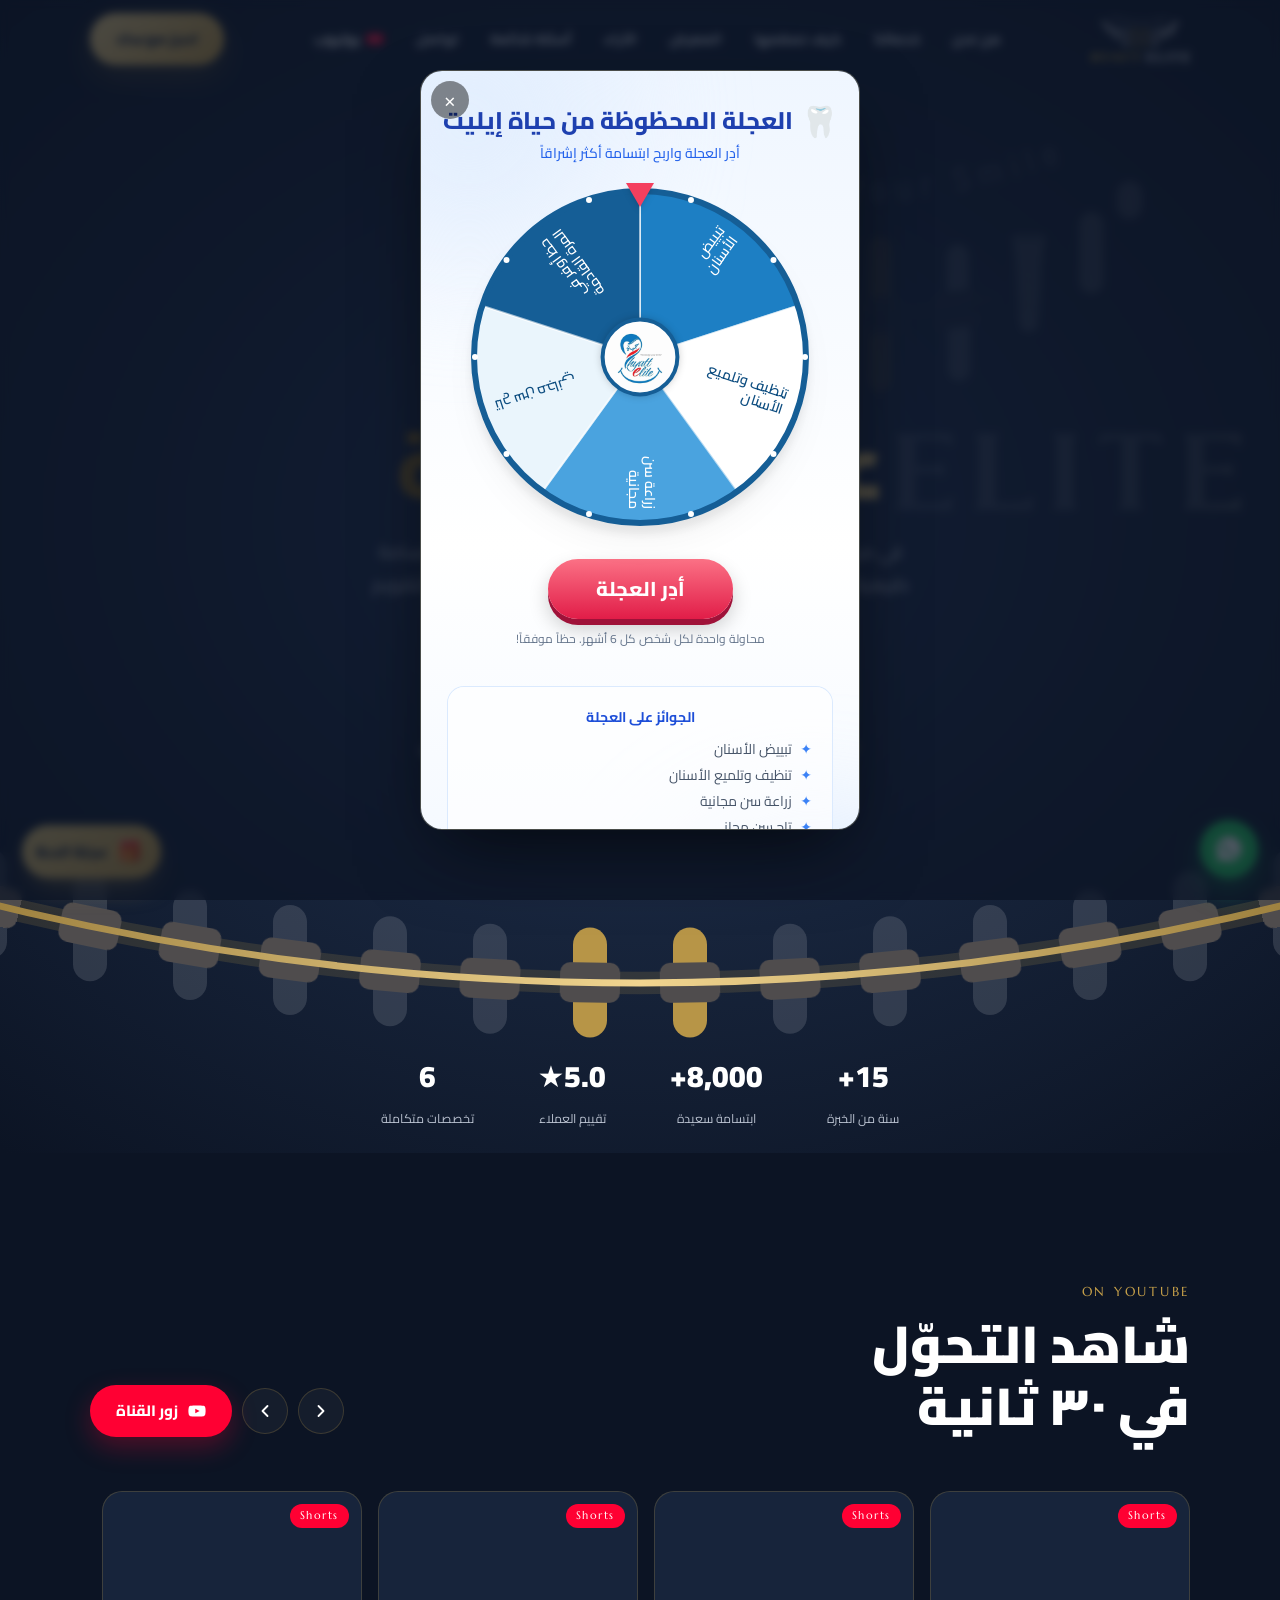
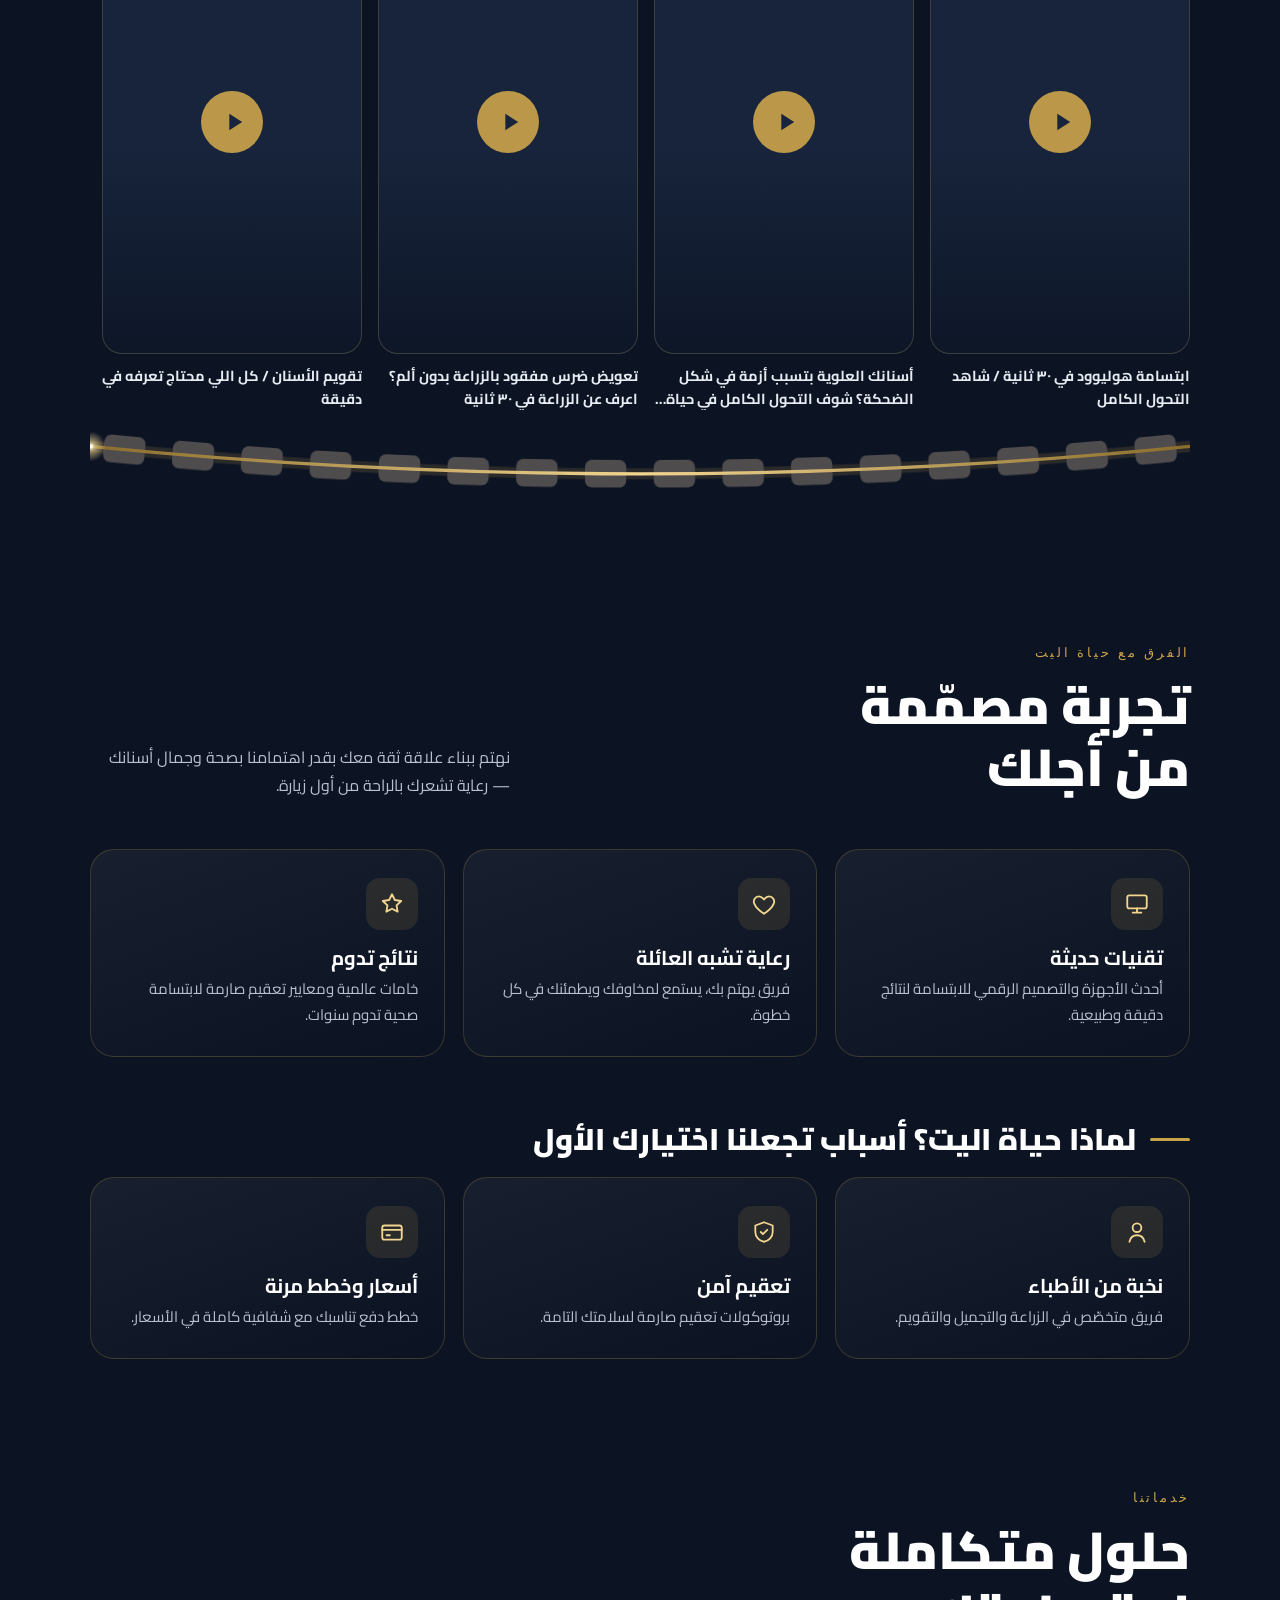
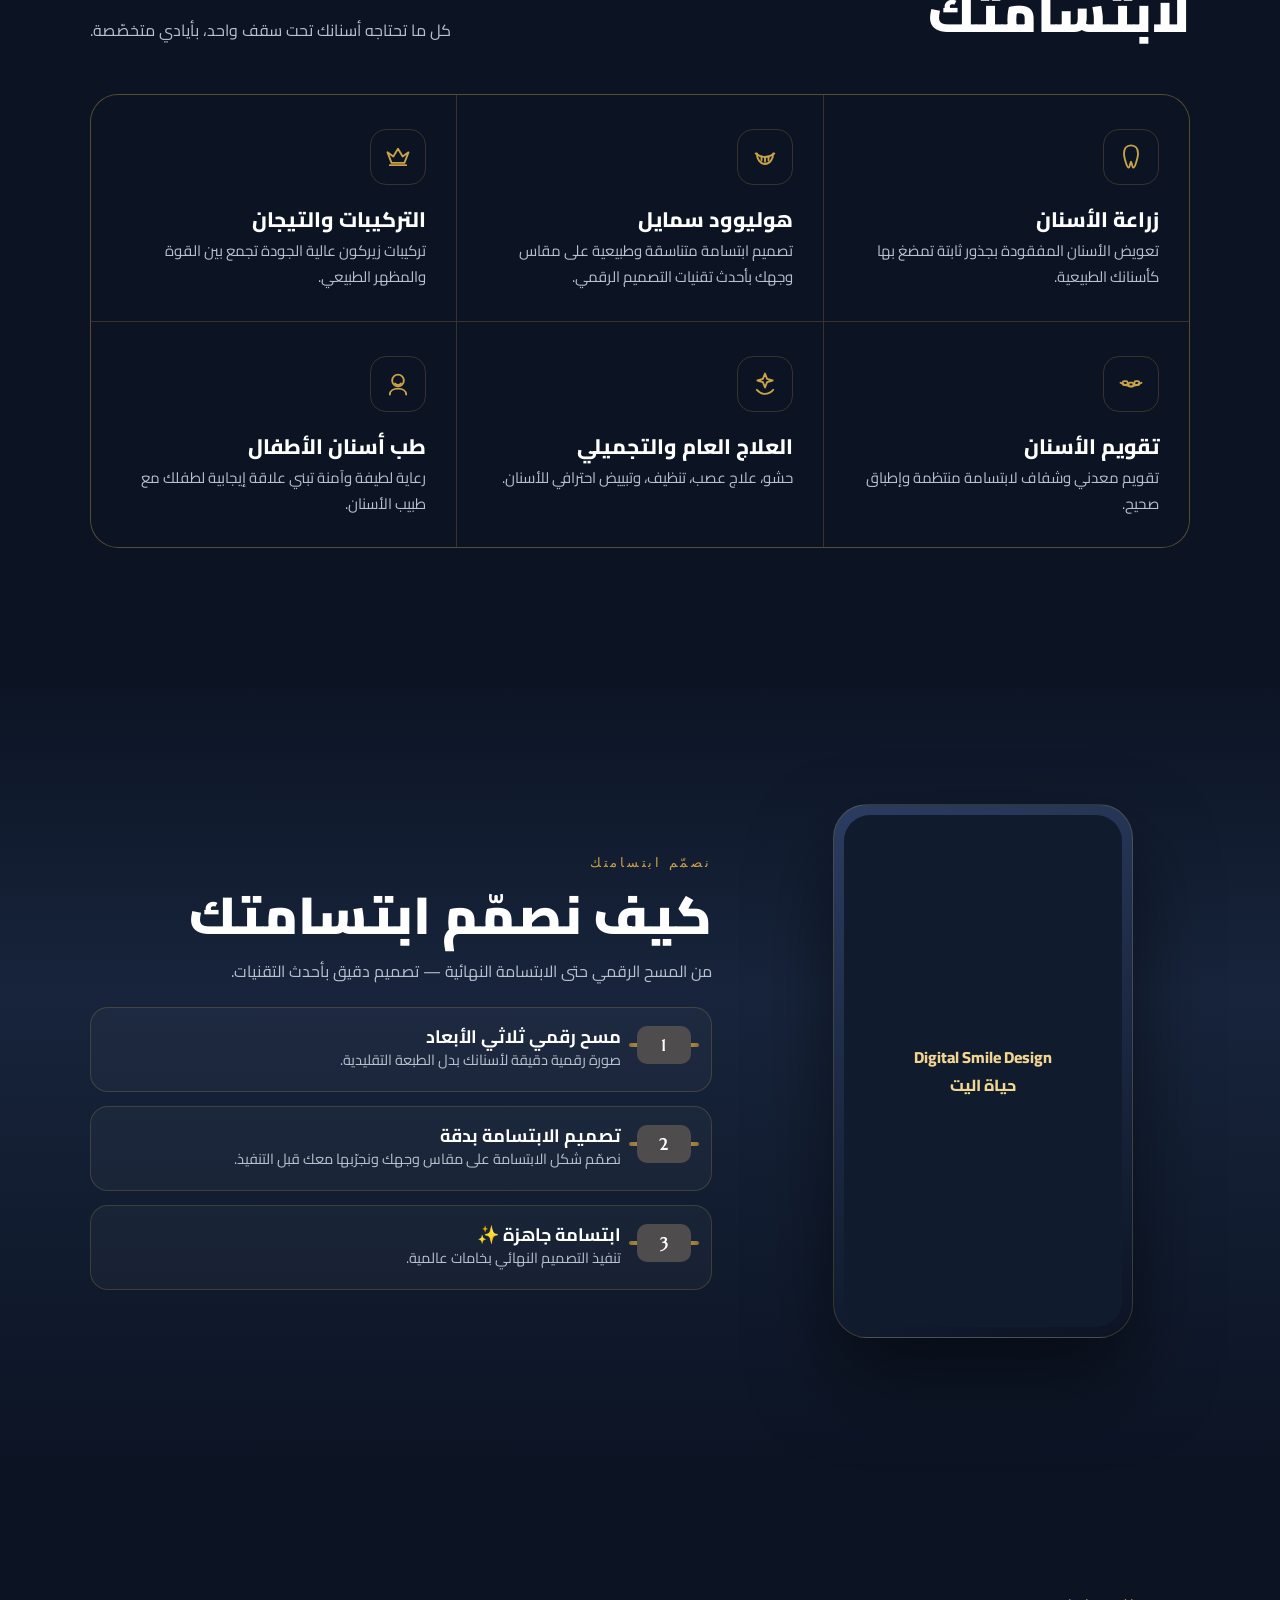
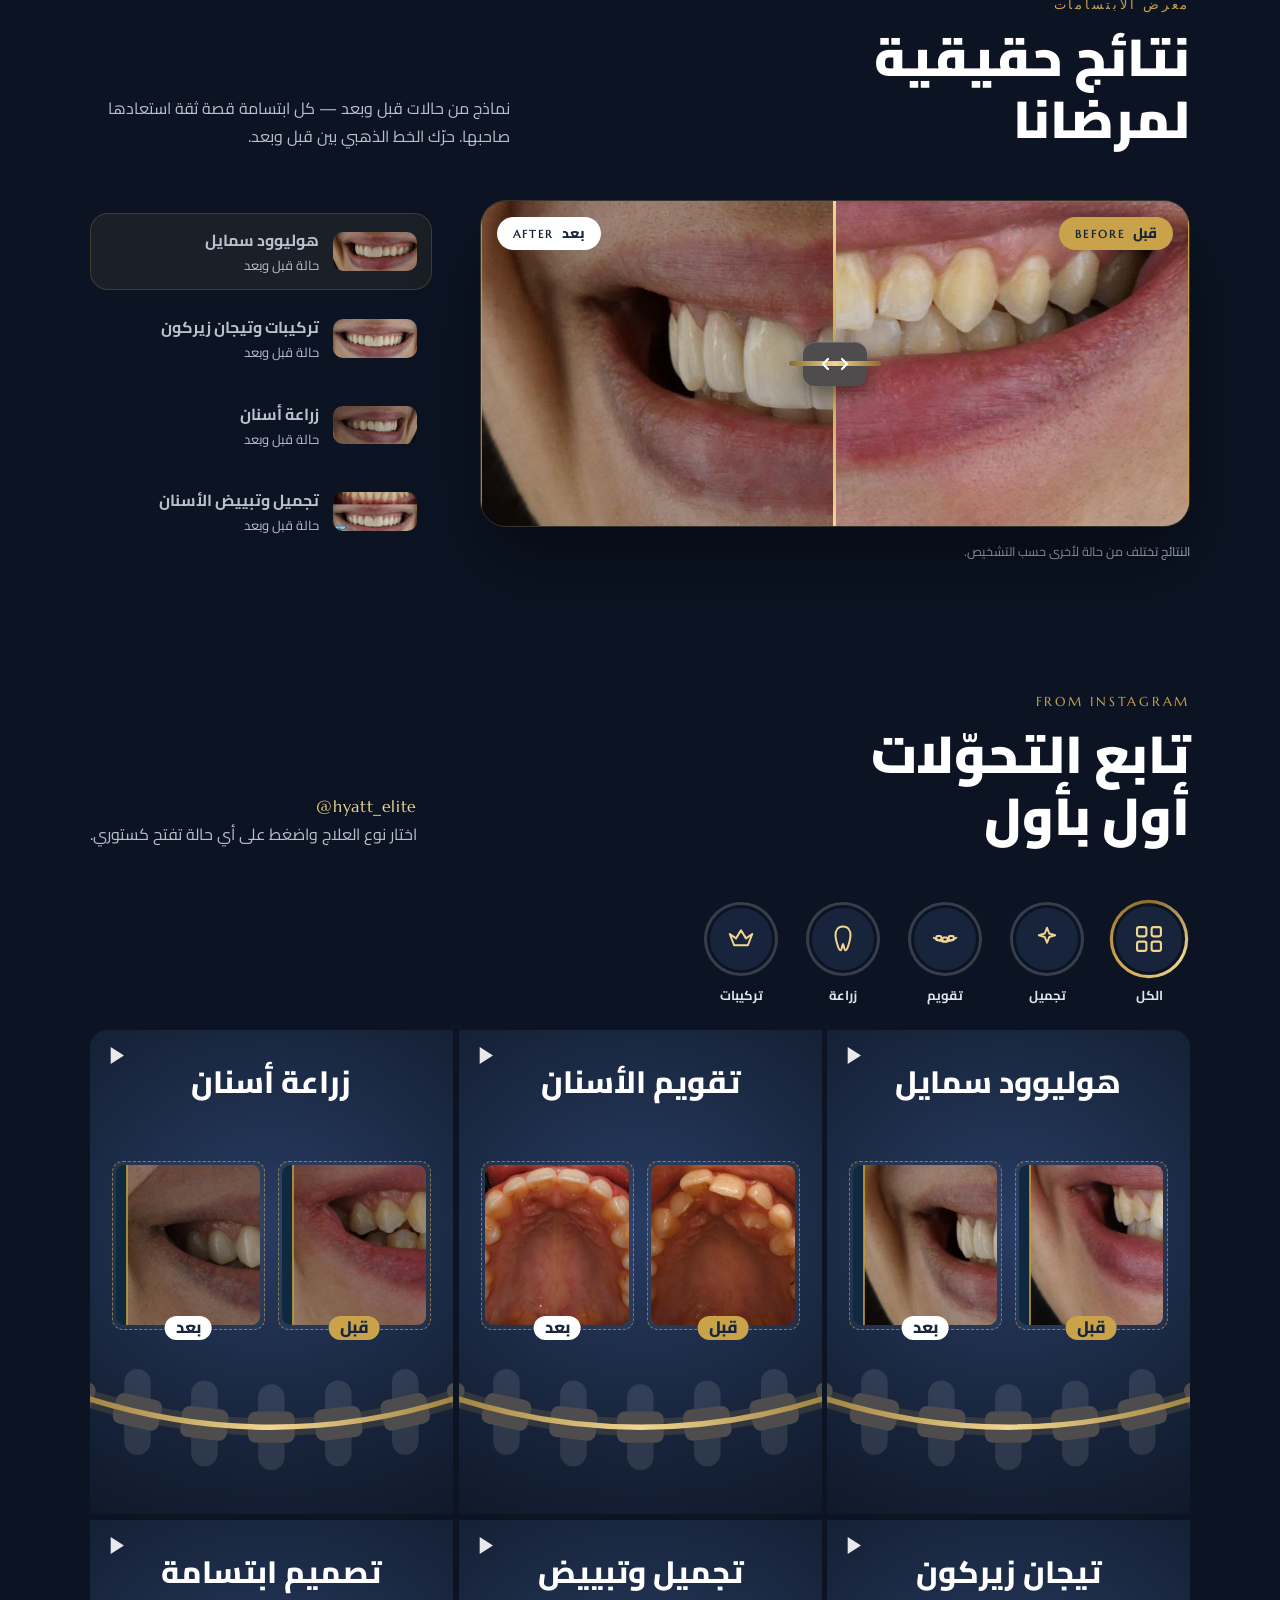
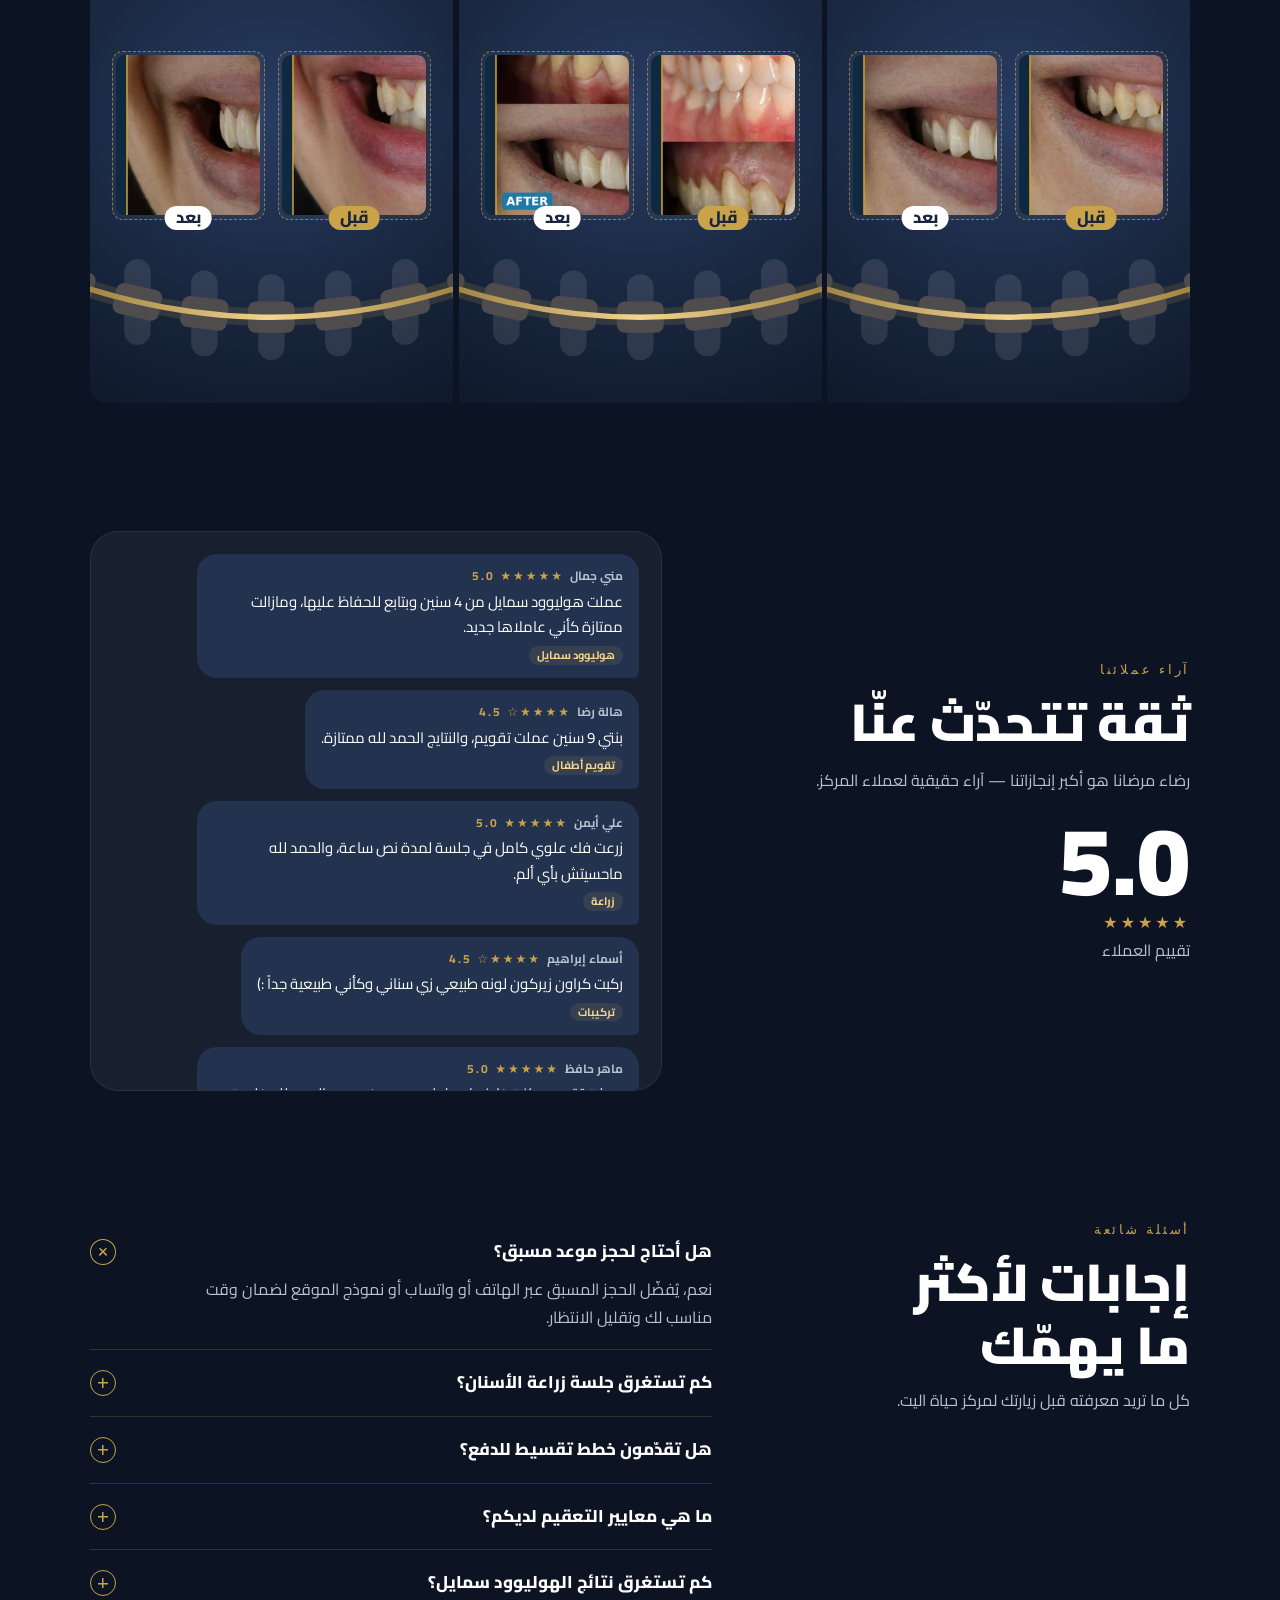
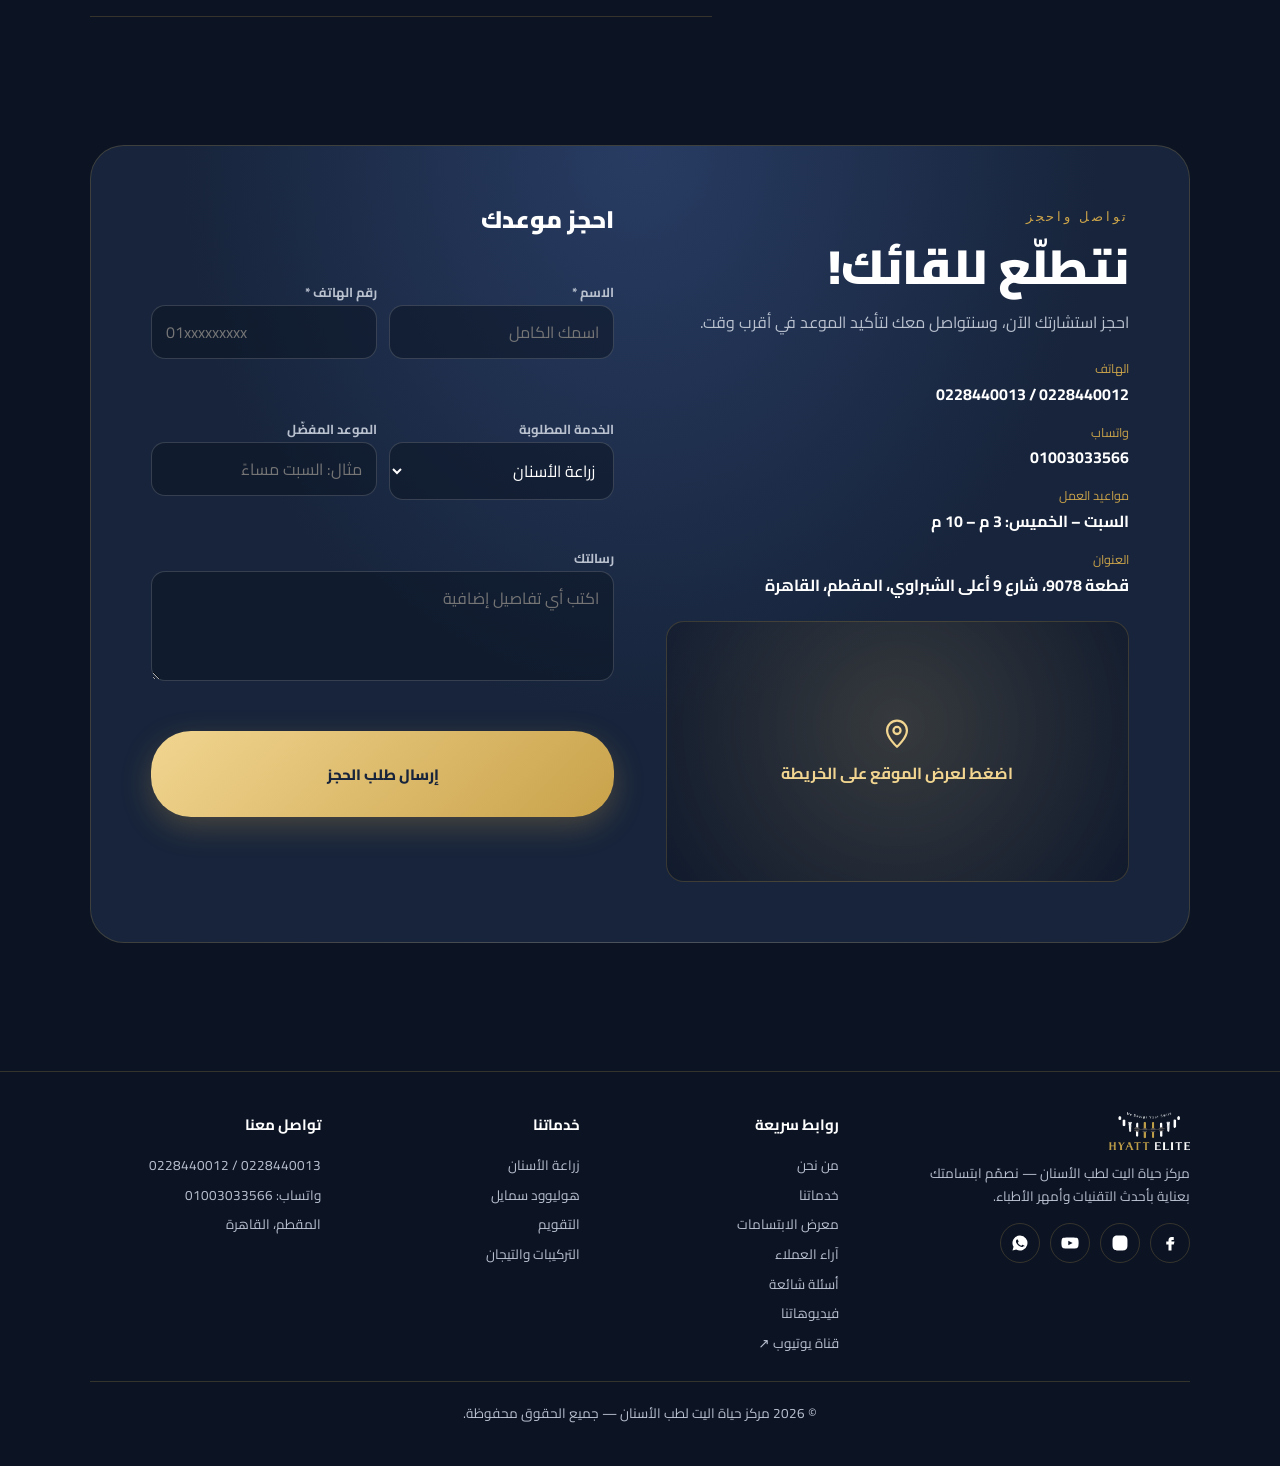
==== commit 407c57d6: "تحريك اللوجو الخلفي لليمين مع دخول منزلق وحركة طفو Co-Authored-By: Claude Opus 5.5 <noreply@anthropi" ====
--- a/index.html
+++ b/index.html
@@ -132,14 +132,14 @@
 /* hero (T1) */
 .hero{position:relative;padding:150px 0 0;background:radial-gradient(ellipse 80% 70% at 50% 45%,#283c63 0%,var(--navy) 52%,var(--deep) 100%);overflow:hidden;isolation:isolate}
 .hero-copy{text-align:center;position:relative;z-index:2}
-.hero-bg-logo{position:absolute;left:50%;top:clamp(90px,14vw,150px);width:min(1100px,96vw);aspect-ratio:1100/513;transform:translateX(-50%);pointer-events:none;z-index:0;animation:hblIn 2.2s cubic-bezier(.22,.9,.27,1.05) .2s both}
+.hero-bg-logo{position:absolute;right:3%;left:auto;top:clamp(96px,11vw,140px);width:min(860px,62vw);aspect-ratio:1100/513;pointer-events:none;z-index:0;animation:hblIn 2.2s cubic-bezier(.22,.9,.27,1.05) .2s both}
 .hero-bg-logo span{position:absolute;inset:0;-webkit-mask:url(assets/logo_white.png) center/contain no-repeat;mask:url(assets/logo_white.png) center/contain no-repeat}
-.hbl-base{background:url(assets/logo_white.png) center/contain no-repeat;-webkit-mask:none!important;mask:none!important;opacity:.09;animation:hblFloat 9s ease-in-out 2.4s infinite}
+.hbl-base{background:url(assets/logo_white.png) center/contain no-repeat;-webkit-mask:none!important;mask:none!important;opacity:.13;animation:hblFloat 9s ease-in-out 2.4s infinite}
 .hbl-shine{background:linear-gradient(105deg,transparent 35%,rgba(241,213,144,.0) 40%,rgba(241,213,144,.55) 50%,rgba(241,213,144,0) 60%,transparent 65%) 0 0/250% 100% no-repeat;opacity:.55;animation:hblShine 6s ease-in-out 2.6s infinite,hblFloat 9s ease-in-out 2.4s infinite}
-@keyframes hblIn{from{opacity:0;transform:translateX(-50%) scale(.86);filter:blur(8px)}to{opacity:1;transform:translateX(-50%) scale(1);filter:none}}
-@keyframes hblFloat{0%,100%{transform:translateY(0) scale(1)}50%{transform:translateY(-14px) scale(1.025)}}
+@keyframes hblIn{from{opacity:0;transform:translateX(18%) scale(.9) rotate(4deg);filter:blur(10px)}to{opacity:1;transform:none;filter:none}}
+@keyframes hblFloat{0%,100%{transform:translateY(0) rotate(0) scale(1)}33%{transform:translateY(-16px) rotate(-1.2deg) scale(1.02)}66%{transform:translateY(8px) rotate(.8deg) scale(1.01)}}
 @keyframes hblShine{0%{background-position:120% 0}55%,100%{background-position:-60% 0}}
-@media (max-width:600px){.hero-bg-logo{top:110px;width:118vw}}
+@media (max-width:600px){.hero-bg-logo{top:96px;right:-38%;width:125vw}}
 @media (prefers-reduced-motion:reduce){.hero-bg-logo,.hero-bg-logo span{animation:none!important}.hbl-shine{display:none}}
 .hero h1{font-size:clamp(40px,7.4vw,92px);font-weight:900;margin:18px auto 14px;max-width:14ch;letter-spacing:-.5px}
 .hero h1 em{font-style:normal;background:linear-gradient(100deg,var(--gold-lo),var(--gold-hi) 45%,var(--gold) 70%,var(--gold-hi));-webkit-background-clip:text;background-clip:text;color:transparent;background-size:200% 100%;animation:sheen 6s ease-in-out infinite}
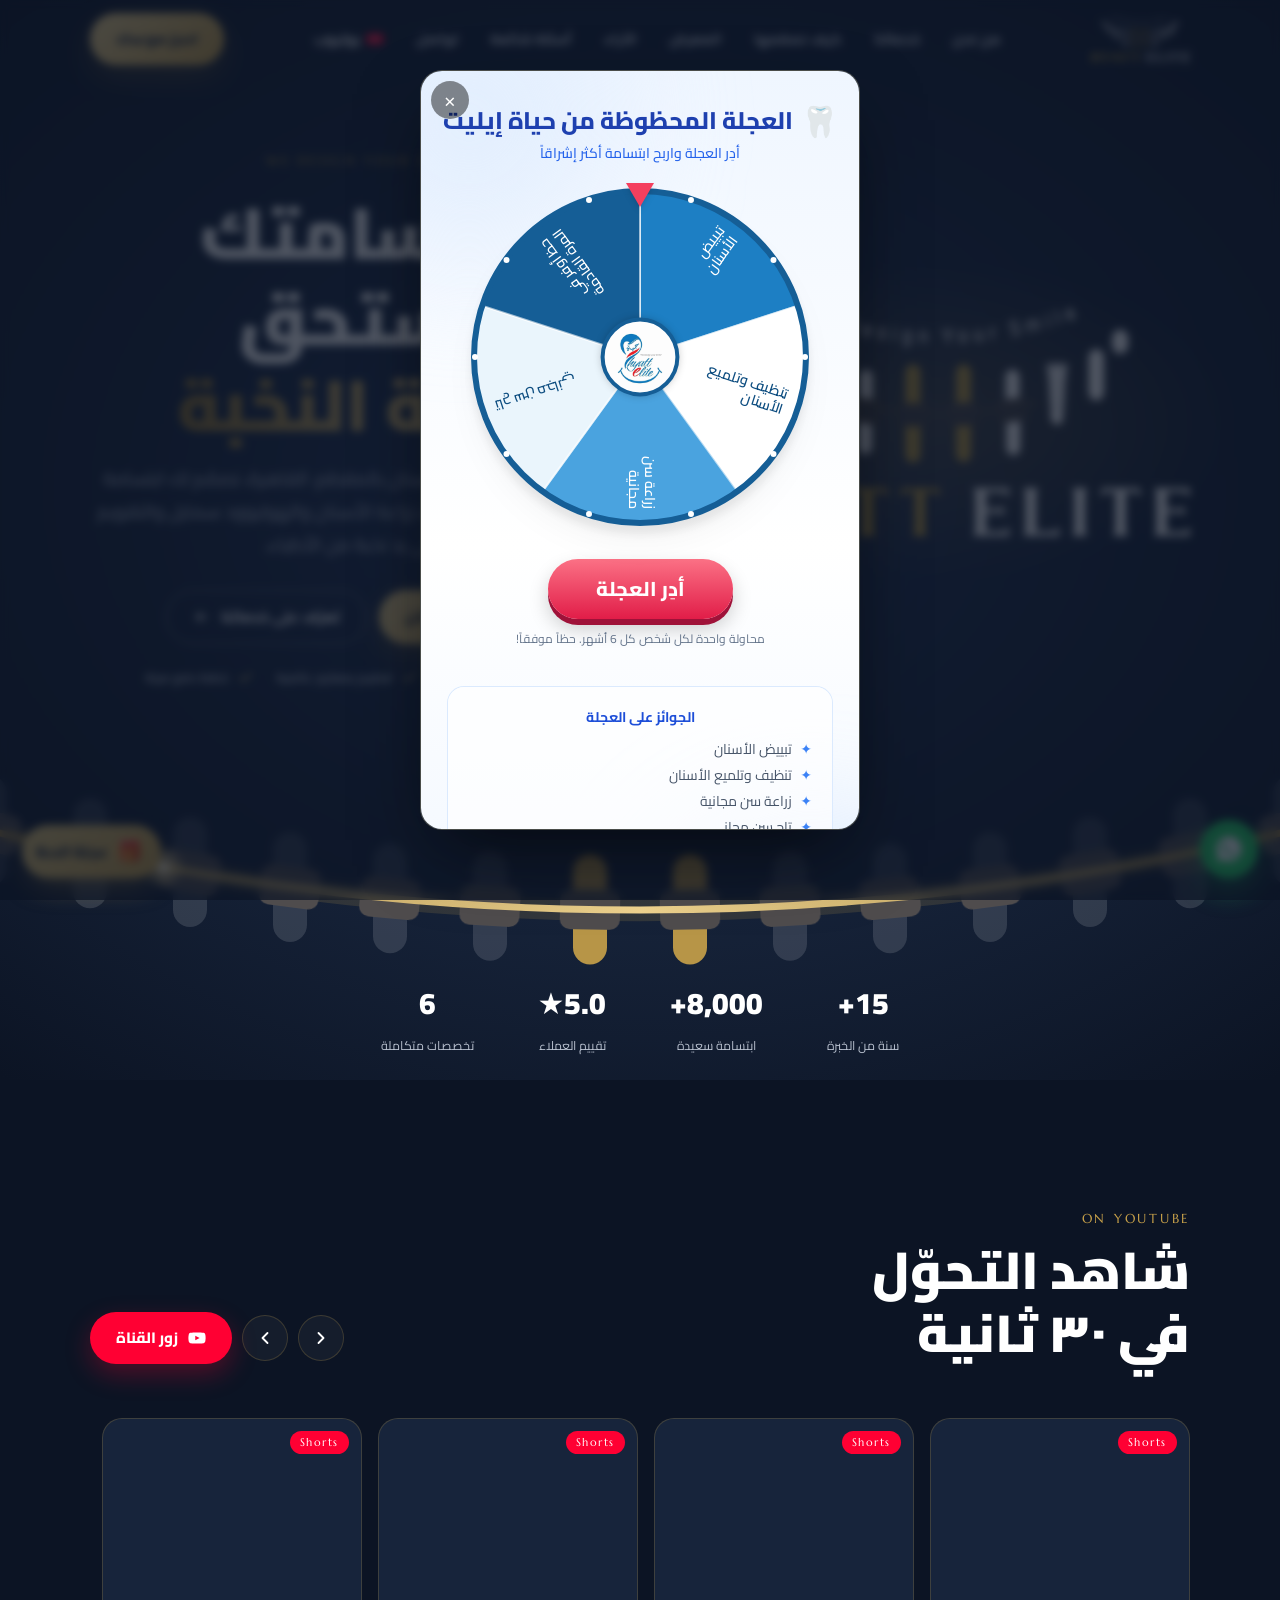
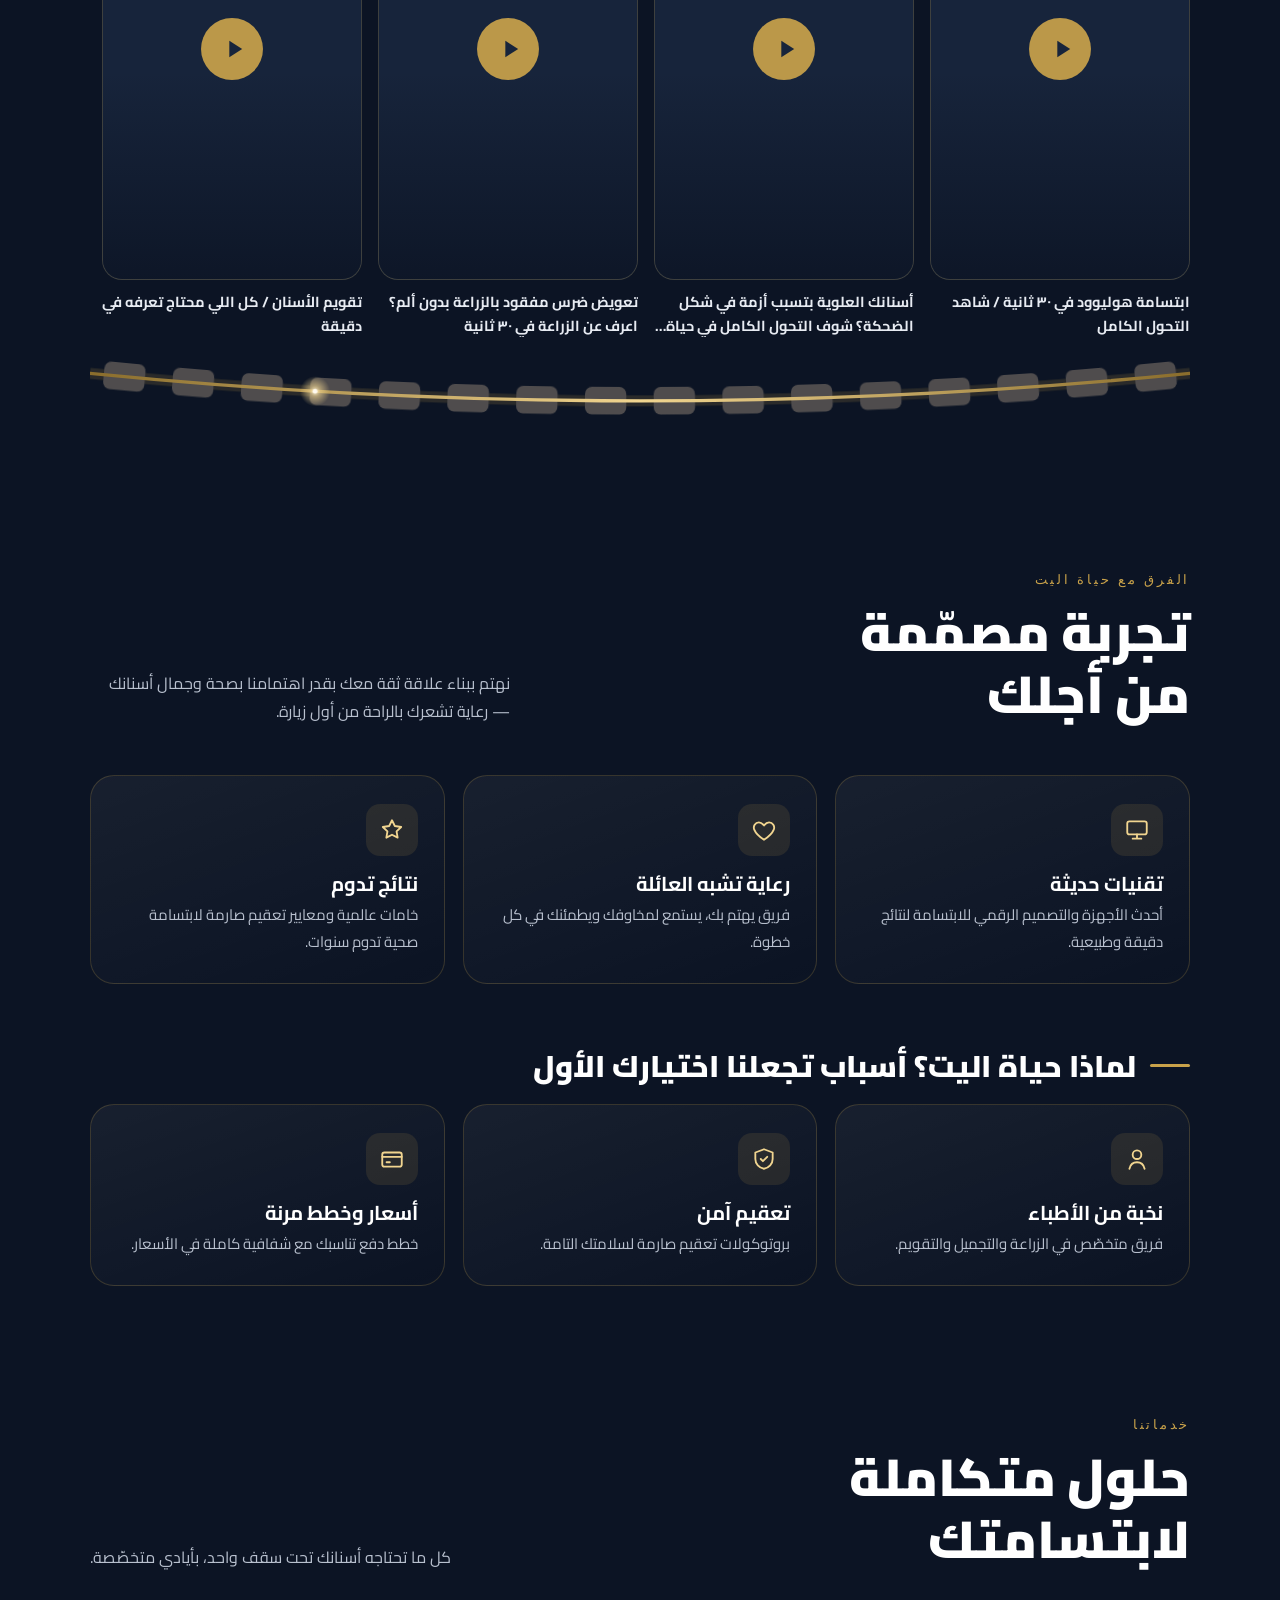
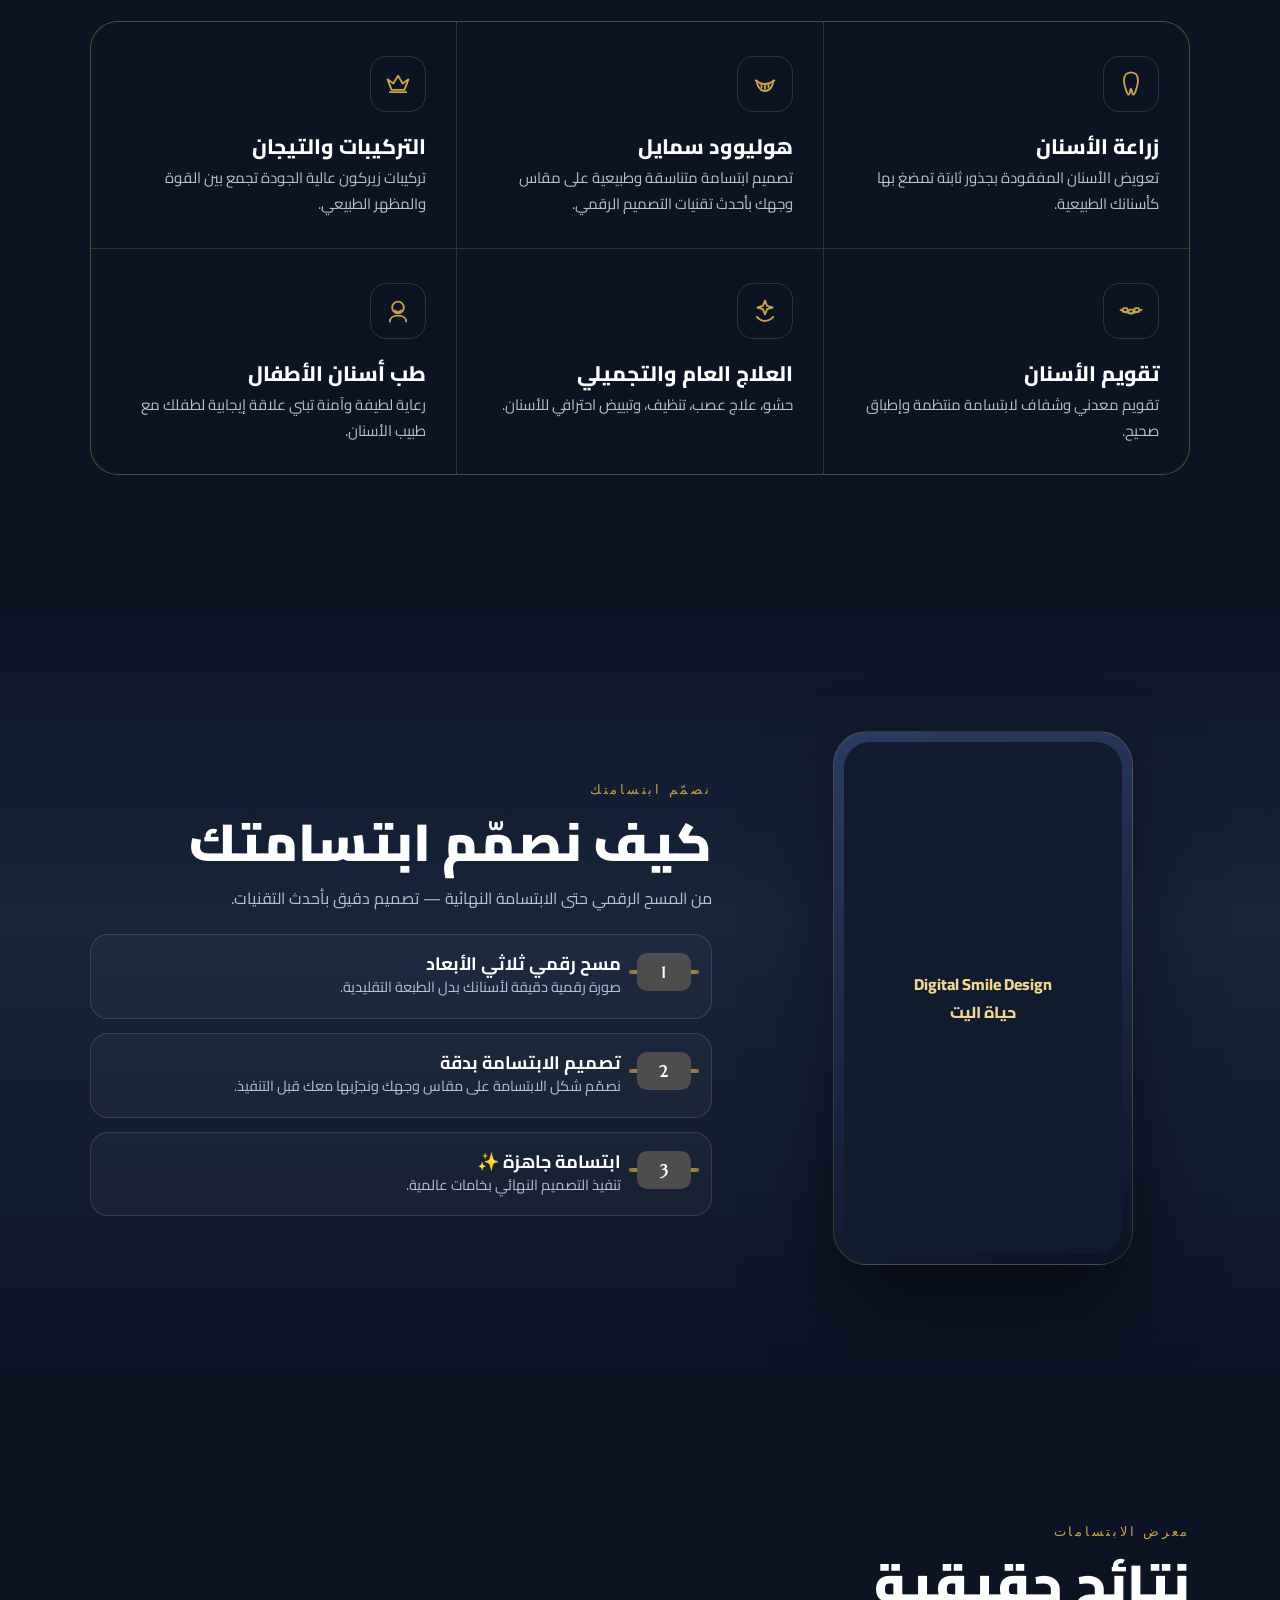
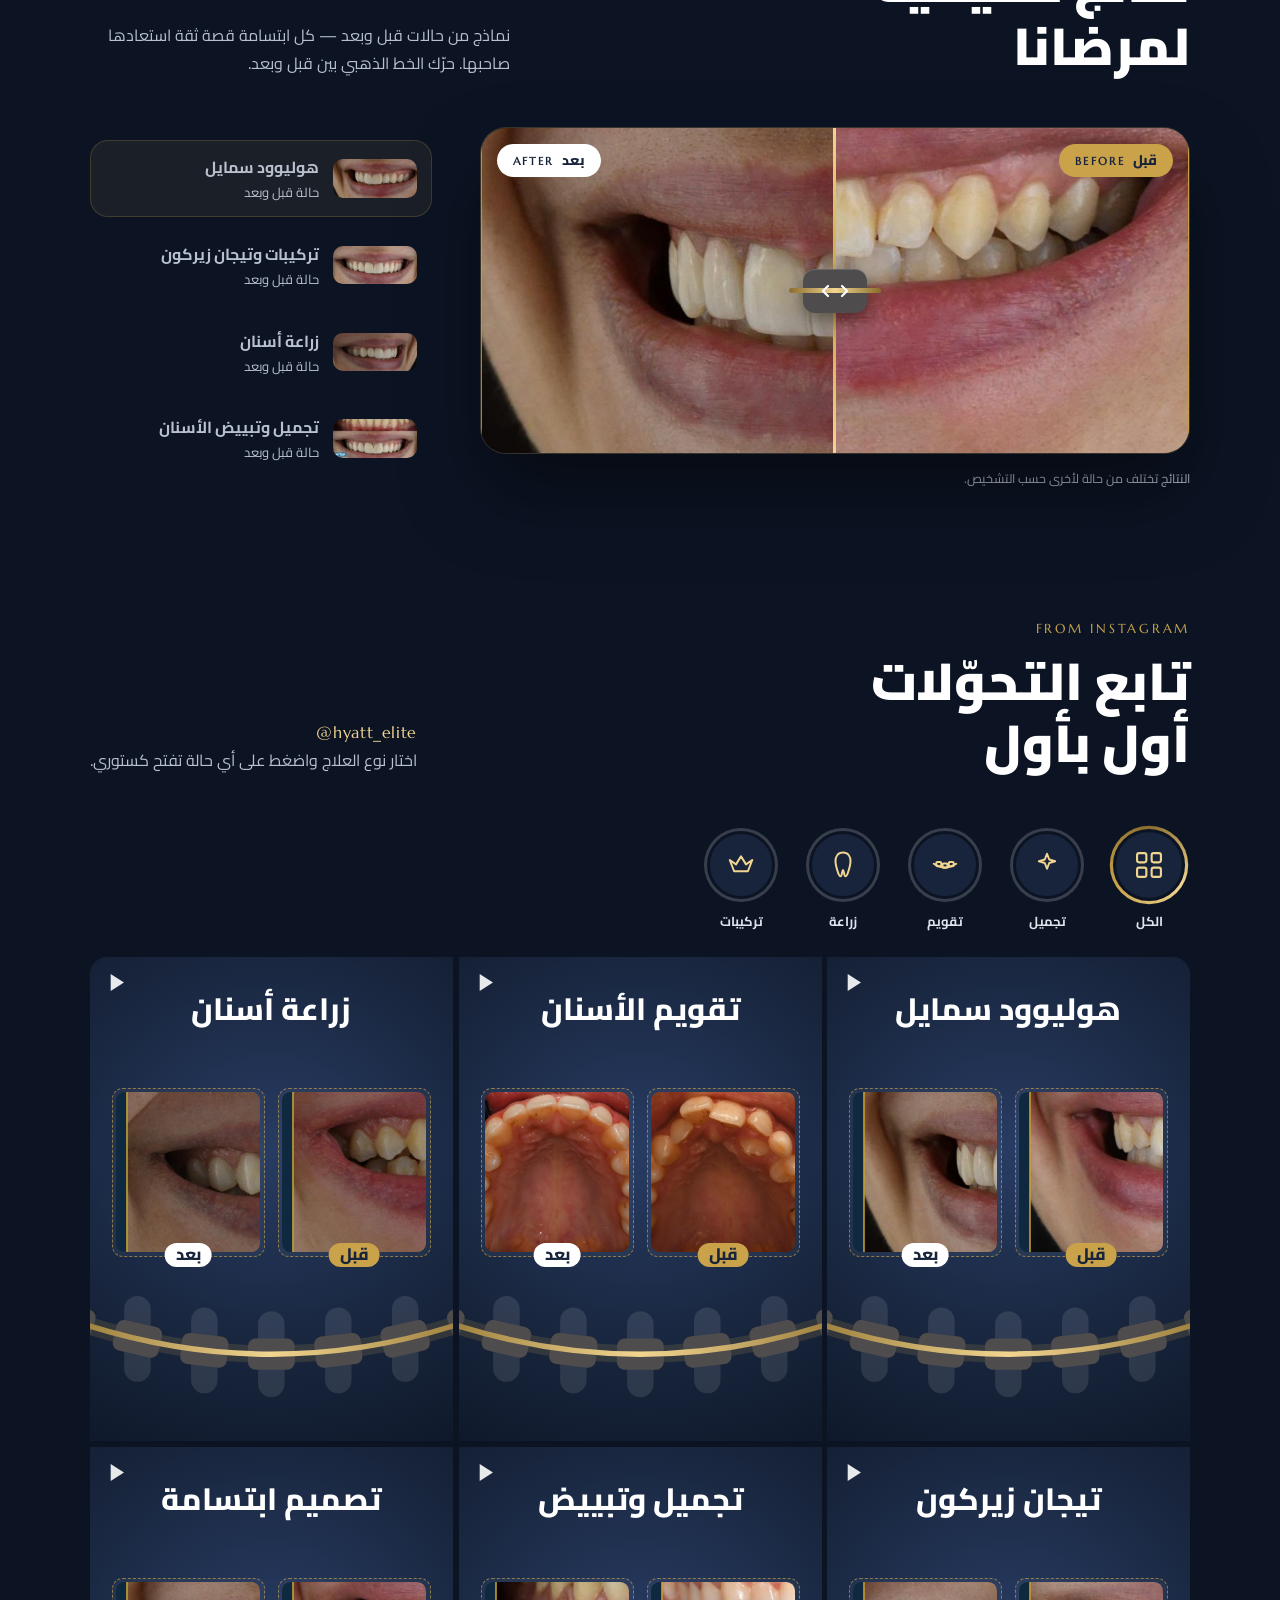
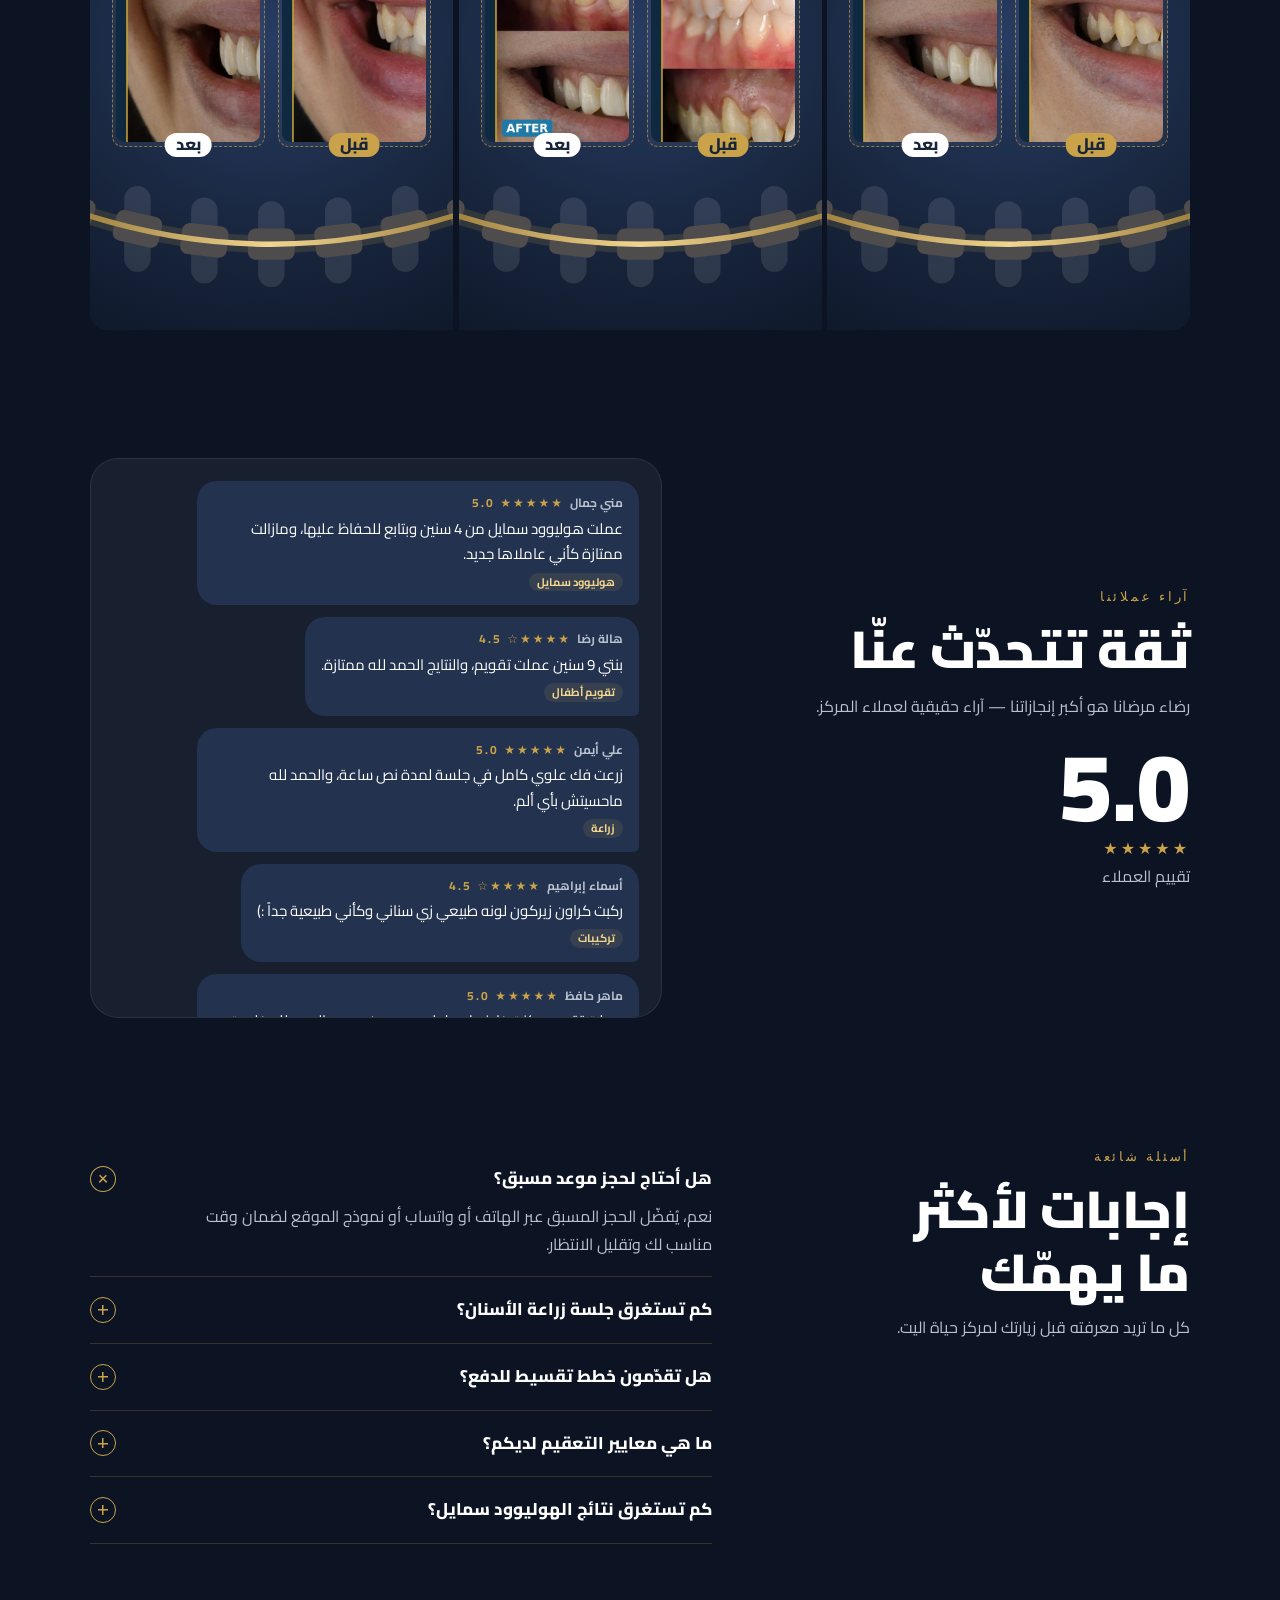
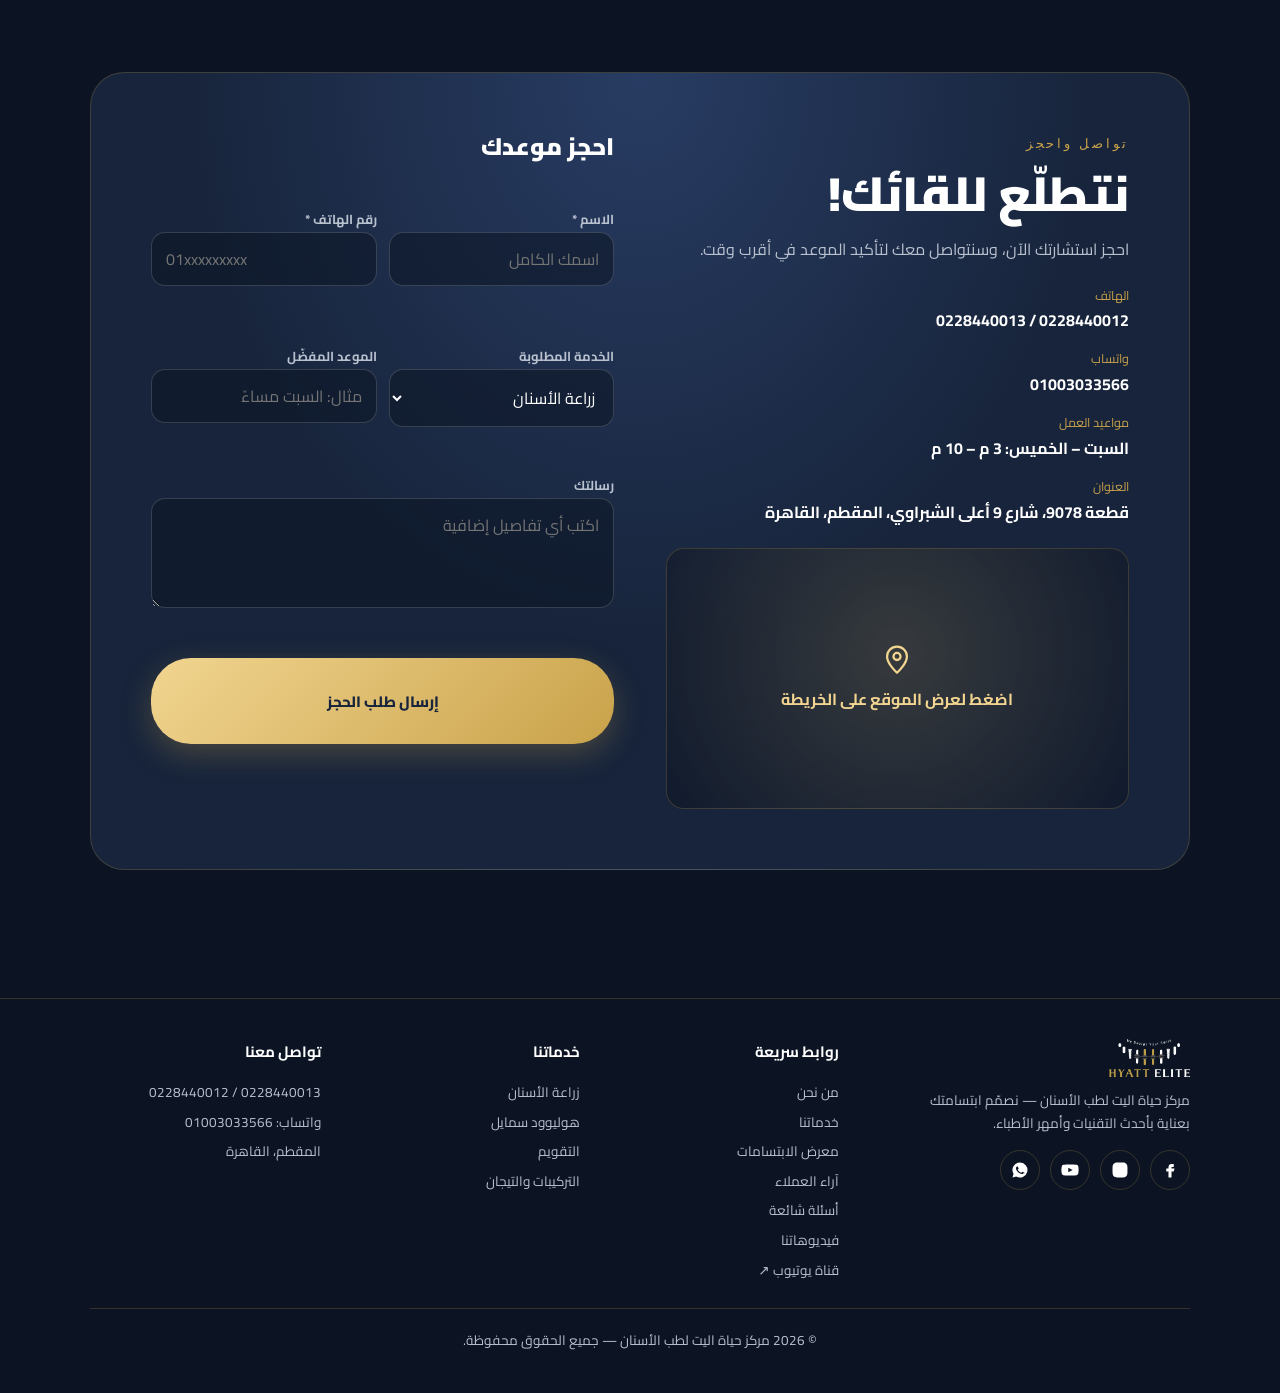
==== commit 955ece33: "اللوجو المتحرك في عمود مستقل يمين الشاشة الأولى بجانب النص Co-Authored-By: Claude Opus 5.5 <noreply@" ====
--- a/index.html
+++ b/index.html
@@ -131,17 +131,20 @@
 
 /* hero (T1) */
 .hero{position:relative;padding:150px 0 0;background:radial-gradient(ellipse 80% 70% at 50% 45%,#283c63 0%,var(--navy) 52%,var(--deep) 100%);overflow:hidden;isolation:isolate}
-.hero-copy{text-align:center;position:relative;z-index:2}
-.hero-bg-logo{position:absolute;right:3%;left:auto;top:clamp(96px,11vw,140px);width:min(860px,62vw);aspect-ratio:1100/513;pointer-events:none;z-index:0;animation:hblIn 2.2s cubic-bezier(.22,.9,.27,1.05) .2s both}
-.hero-bg-logo span{position:absolute;inset:0;-webkit-mask:url(assets/logo_white.png) center/contain no-repeat;mask:url(assets/logo_white.png) center/contain no-repeat}
-.hbl-base{background:url(assets/logo_white.png) center/contain no-repeat;-webkit-mask:none!important;mask:none!important;opacity:.13;animation:hblFloat 9s ease-in-out 2.4s infinite}
+.hero-copy{text-align:center;position:relative;z-index:2;display:grid;grid-template-columns:minmax(0,.95fr) minmax(0,1.05fr);column-gap:clamp(24px,4vw,64px);align-items:center}
+.hero-copy>*:not(.hero-art){grid-column:2}
+.hero-art{grid-column:1;grid-row:1 / span 5;position:relative;width:100%;max-width:560px;justify-self:center;aspect-ratio:1100/513;pointer-events:none;animation:hblIn 2.2s cubic-bezier(.22,.9,.27,1.05) .2s both}
+.hero-art span{position:absolute;inset:0;-webkit-mask:url(assets/logo_white.png) center/contain no-repeat;mask:url(assets/logo_white.png) center/contain no-repeat}
+.hbl-base{background:url(assets/logo_white.png) center/contain no-repeat;-webkit-mask:none!important;mask:none!important;opacity:1;animation:hblFloat 9s ease-in-out 2.4s infinite}
 .hbl-shine{background:linear-gradient(105deg,transparent 35%,rgba(241,213,144,.0) 40%,rgba(241,213,144,.55) 50%,rgba(241,213,144,0) 60%,transparent 65%) 0 0/250% 100% no-repeat;opacity:.55;animation:hblShine 6s ease-in-out 2.6s infinite,hblFloat 9s ease-in-out 2.4s infinite}
 @keyframes hblIn{from{opacity:0;transform:translateX(18%) scale(.9) rotate(4deg);filter:blur(10px)}to{opacity:1;transform:none;filter:none}}
 @keyframes hblFloat{0%,100%{transform:translateY(0) rotate(0) scale(1)}33%{transform:translateY(-16px) rotate(-1.2deg) scale(1.02)}66%{transform:translateY(8px) rotate(.8deg) scale(1.01)}}
 @keyframes hblShine{0%{background-position:120% 0}55%,100%{background-position:-60% 0}}
-@media (max-width:600px){.hero-bg-logo{top:96px;right:-38%;width:125vw}}
-@media (prefers-reduced-motion:reduce){.hero-bg-logo,.hero-bg-logo span{animation:none!important}.hbl-shine{display:none}}
-.hero h1{font-size:clamp(40px,7.4vw,92px);font-weight:900;margin:18px auto 14px;max-width:14ch;letter-spacing:-.5px}
+.hbl-glow{-webkit-mask:none!important;mask:none!important;inset:-20% -10% !important;background:radial-gradient(closest-side,rgba(201,162,74,.22),transparent);z-index:-1;animation:hblGlow 4.5s ease-in-out infinite}
+@keyframes hblGlow{0%,100%{opacity:.5;transform:scale(.95)}50%{opacity:1;transform:scale(1.05)}}
+@media (max-width:860px){.hero-copy{grid-template-columns:1fr}.hero-copy>*:not(.hero-art){grid-column:1}.hero-art{grid-row:auto;width:min(320px,80%);margin-bottom:6px}}
+@media (prefers-reduced-motion:reduce){.hero-art,.hero-art span{animation:none!important}.hbl-shine{display:none}}
+.hero h1{font-size:clamp(38px,5.6vw,76px);font-weight:900;margin:18px auto 14px;max-width:14ch;letter-spacing:-.5px}
 .hero h1 em{font-style:normal;background:linear-gradient(100deg,var(--gold-lo),var(--gold-hi) 45%,var(--gold) 70%,var(--gold-hi));-webkit-background-clip:text;background-clip:text;color:transparent;background-size:200% 100%;animation:sheen 6s ease-in-out infinite}
 @keyframes sheen{0%,100%{background-position:0 0}50%{background-position:100% 0}}
 .hero p{color:var(--muted);font-size:clamp(16px,2vw,19px);max-width:560px;margin-inline:auto}
@@ -500,8 +503,8 @@
 <main id="main">
 <!-- ===== HERO ===== -->
 <section class="hero" id="home" style="padding-bottom:0">
-  <div class="hero-bg-logo" aria-hidden="true"><span class="hbl-base"></span><span class="hbl-shine"></span></div>
   <div class="wrap hero-copy">
+    <div class="hero-art" aria-hidden="true"><span class="hbl-base"></span><span class="hbl-shine"></span><span class="hbl-glow"></span></div>
     <div class="latin load">We Design Your Smile</div>
     <h1 class="load d1">ابتسامتك تستحق <em>عناية النخبة</em></h1>
     <p class="load d2">في مركز حياة اليت لطب الأسنان بالمقطم، القاهرة، نصمّم لك ابتسامة طبيعية وواثقة بأحدث تقنيات زراعة الأسنان والهوليوود سمايل والتقويم — على يد نخبة من الأطباء.</p>
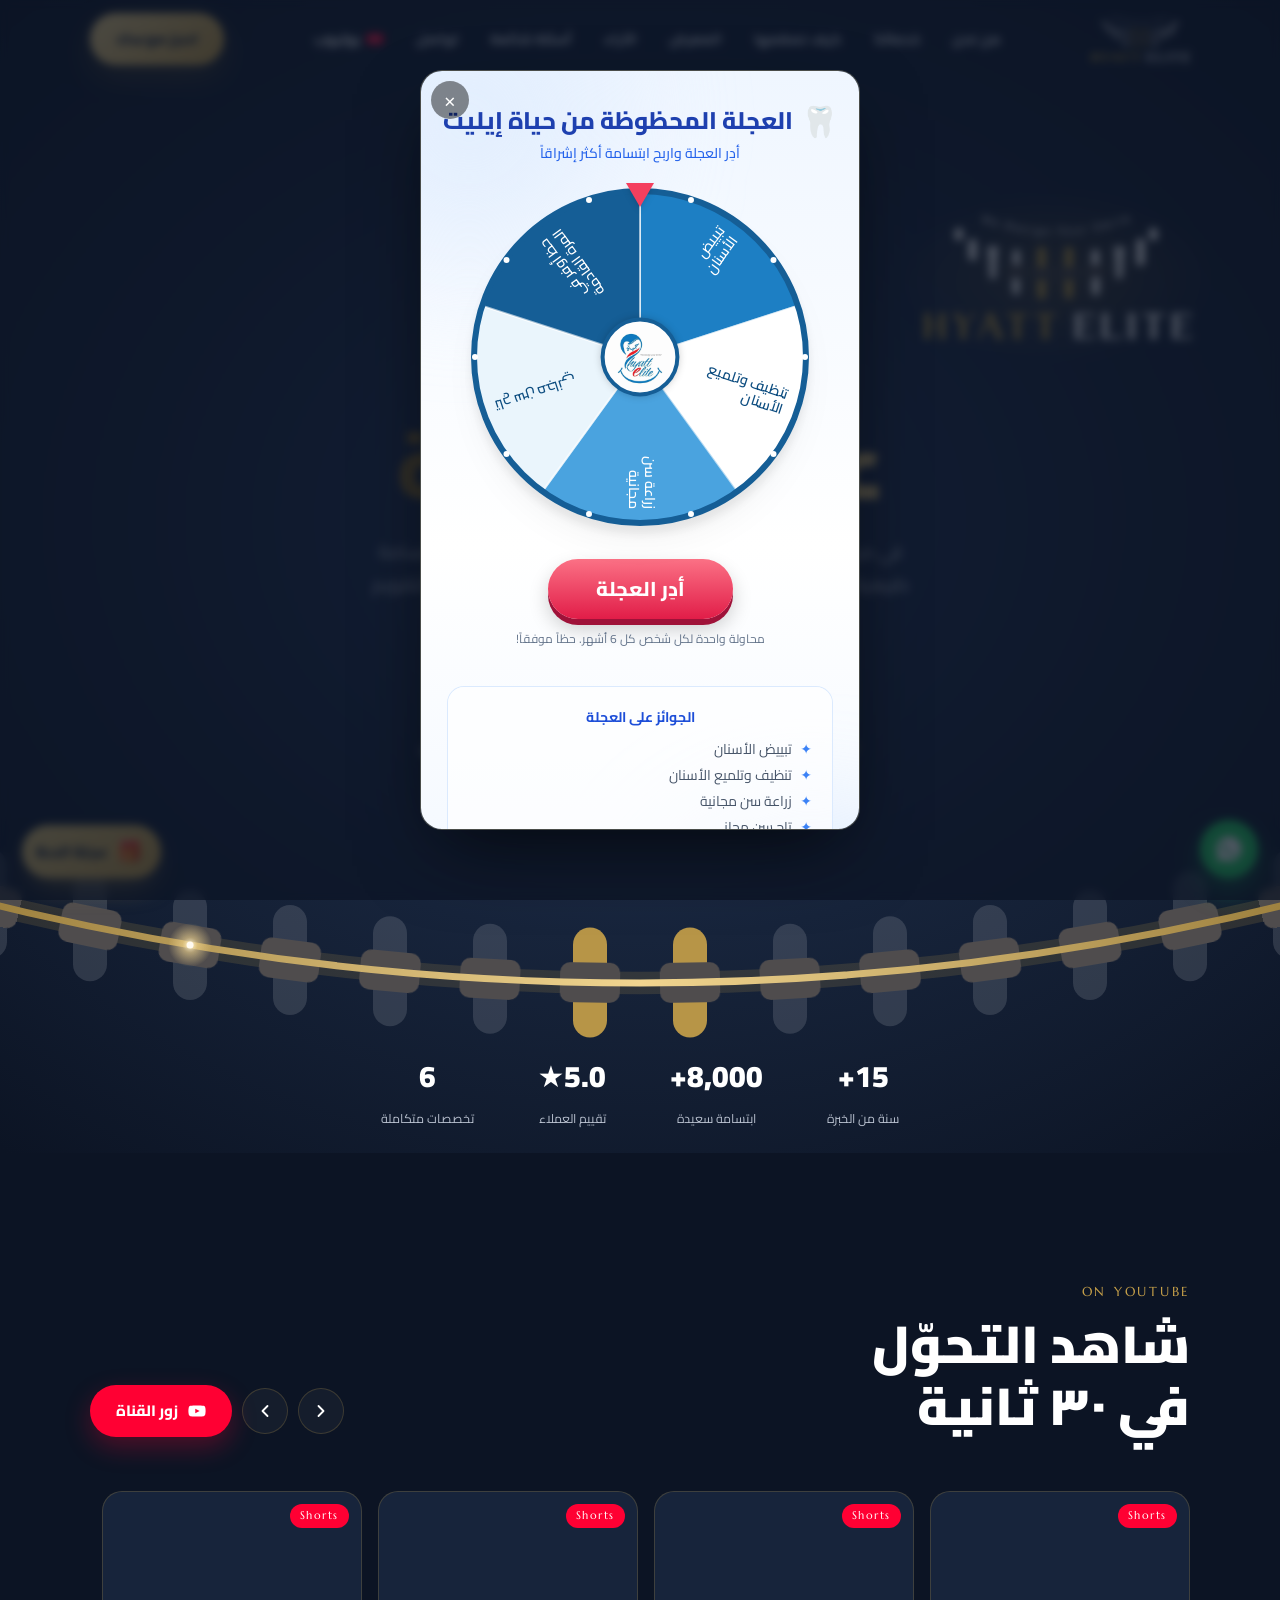
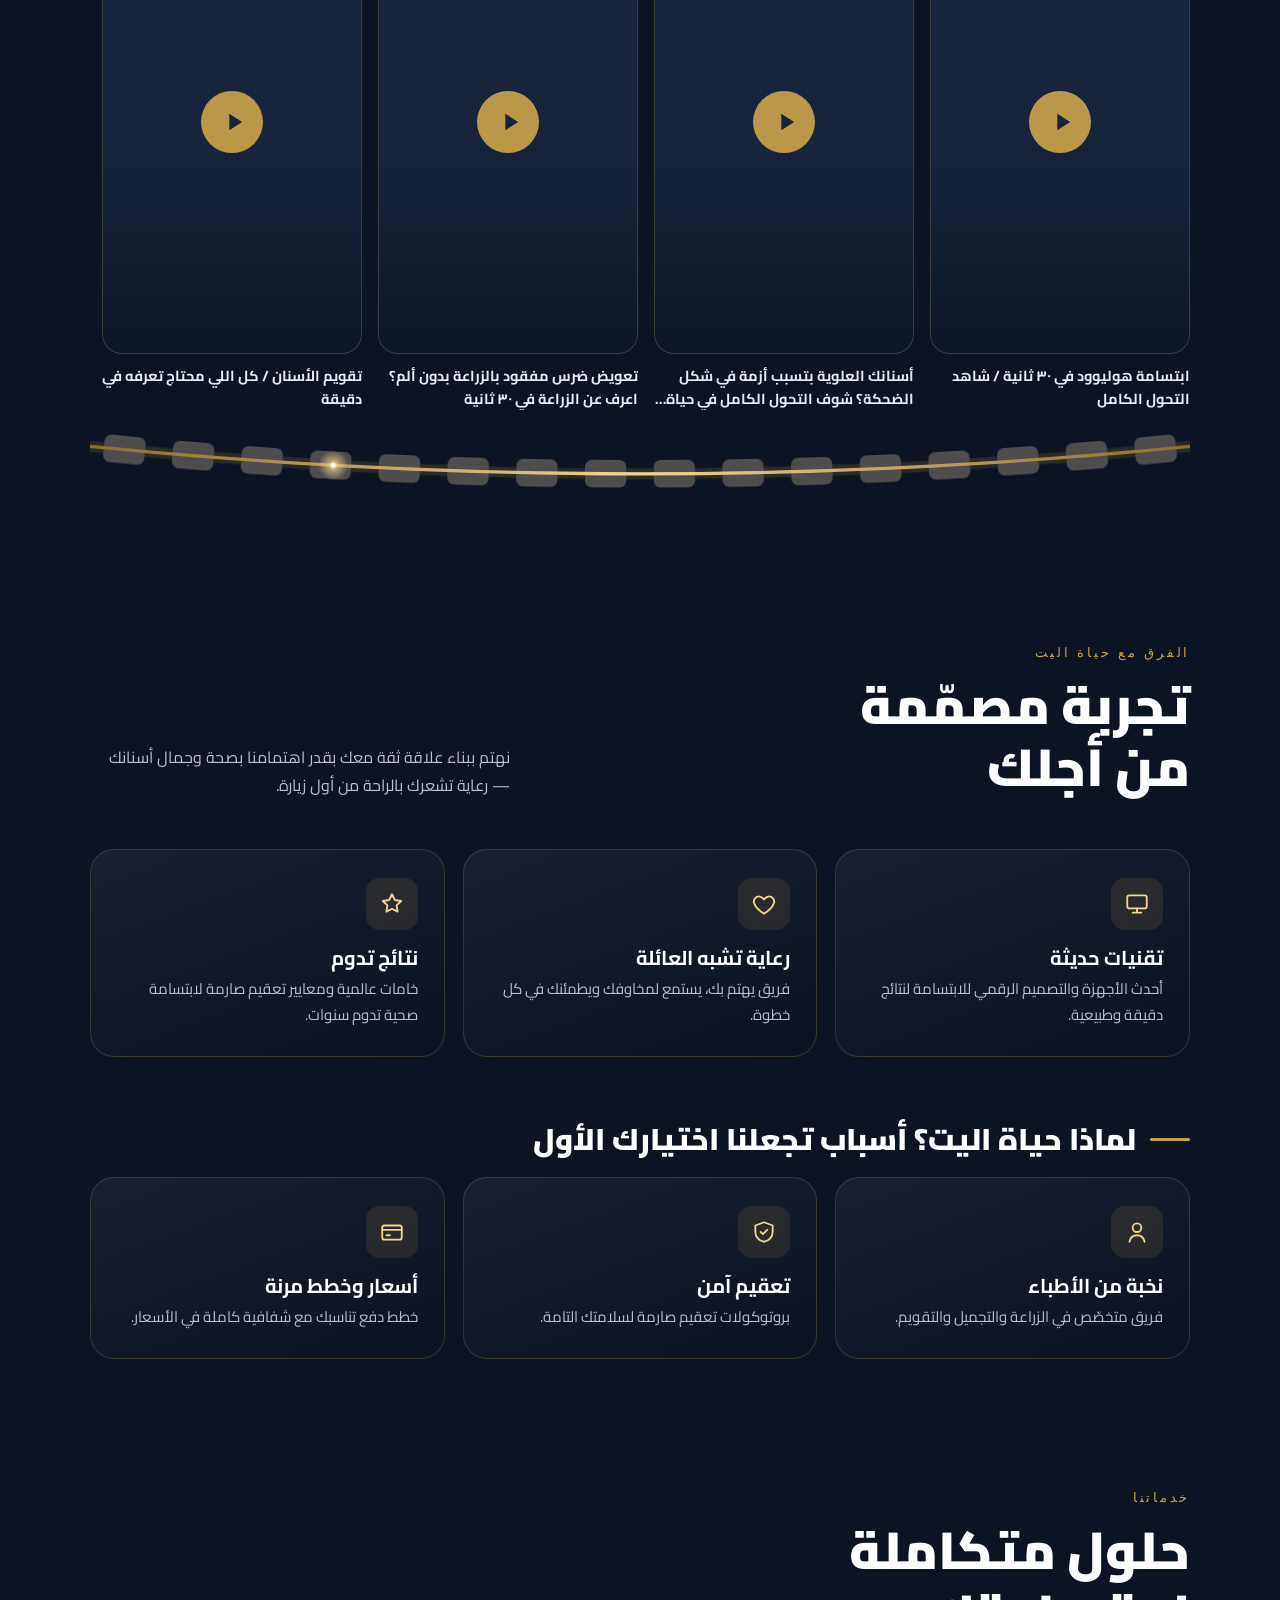
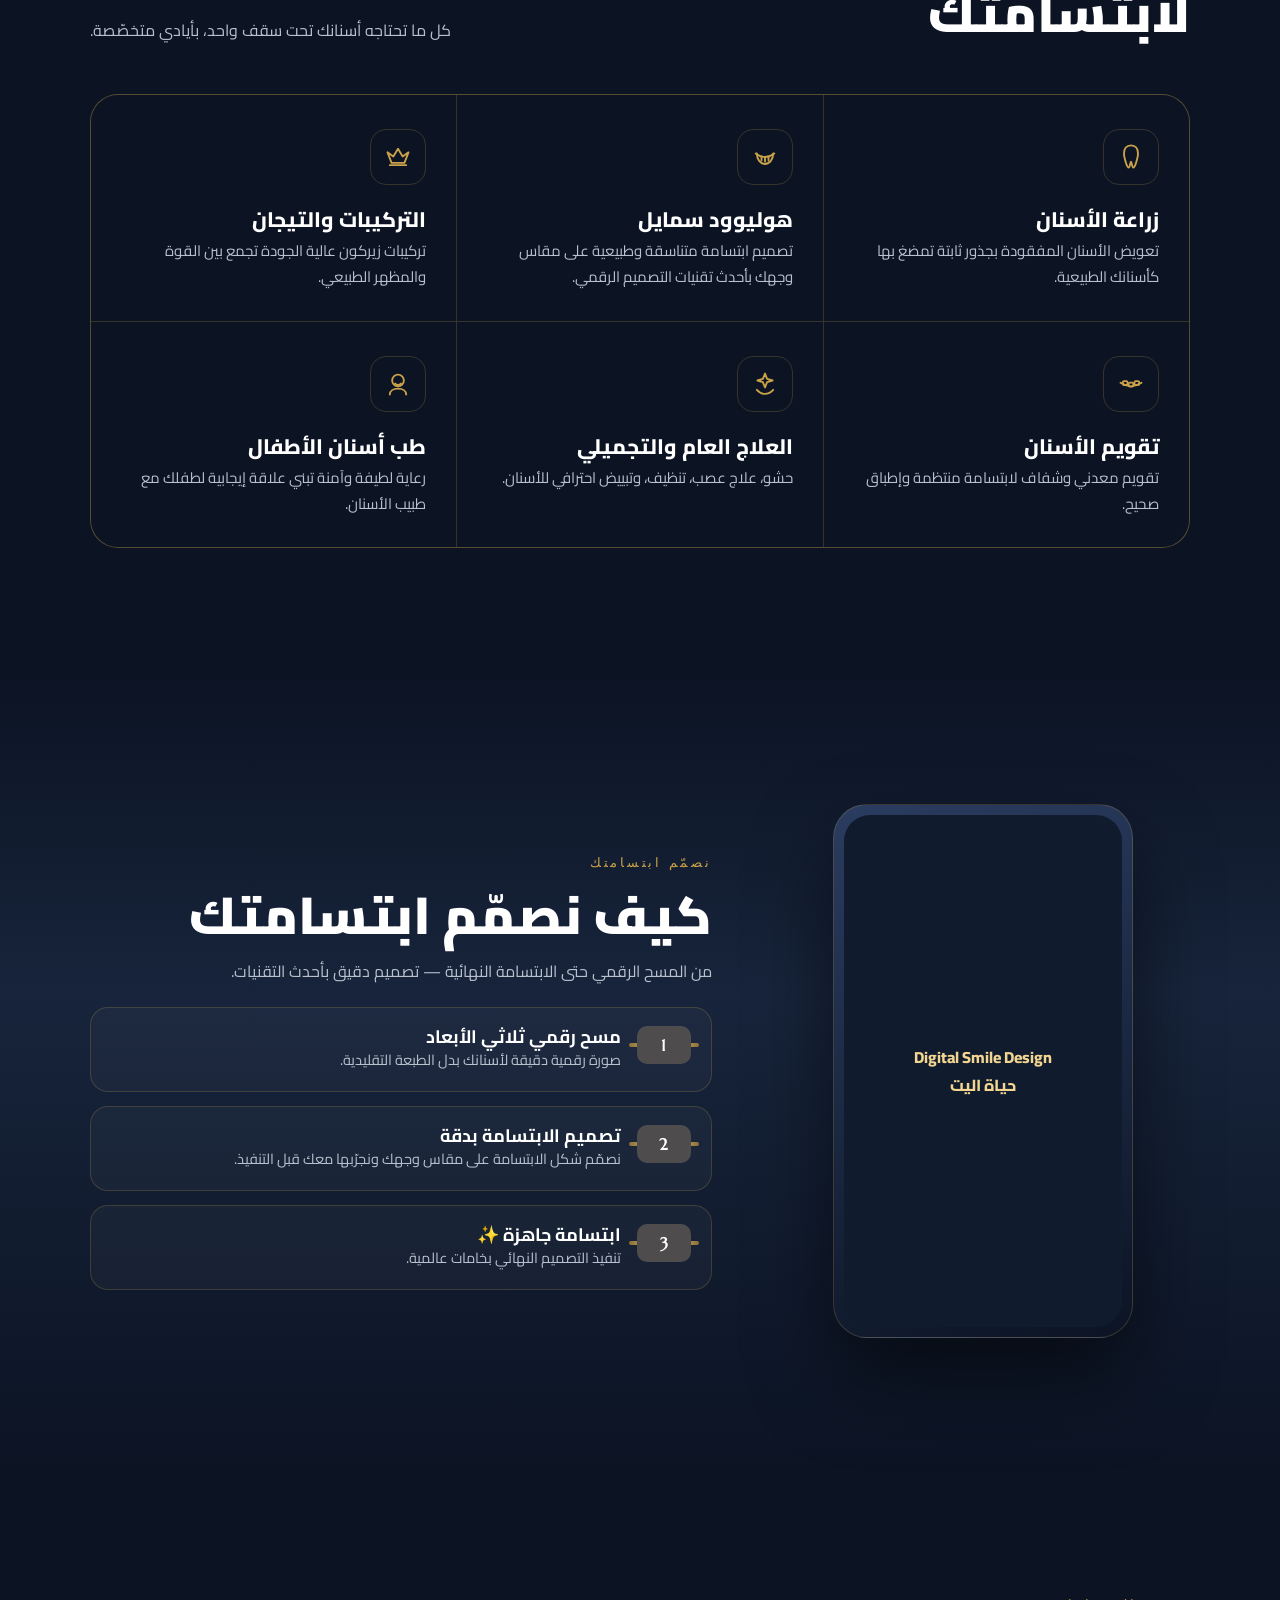
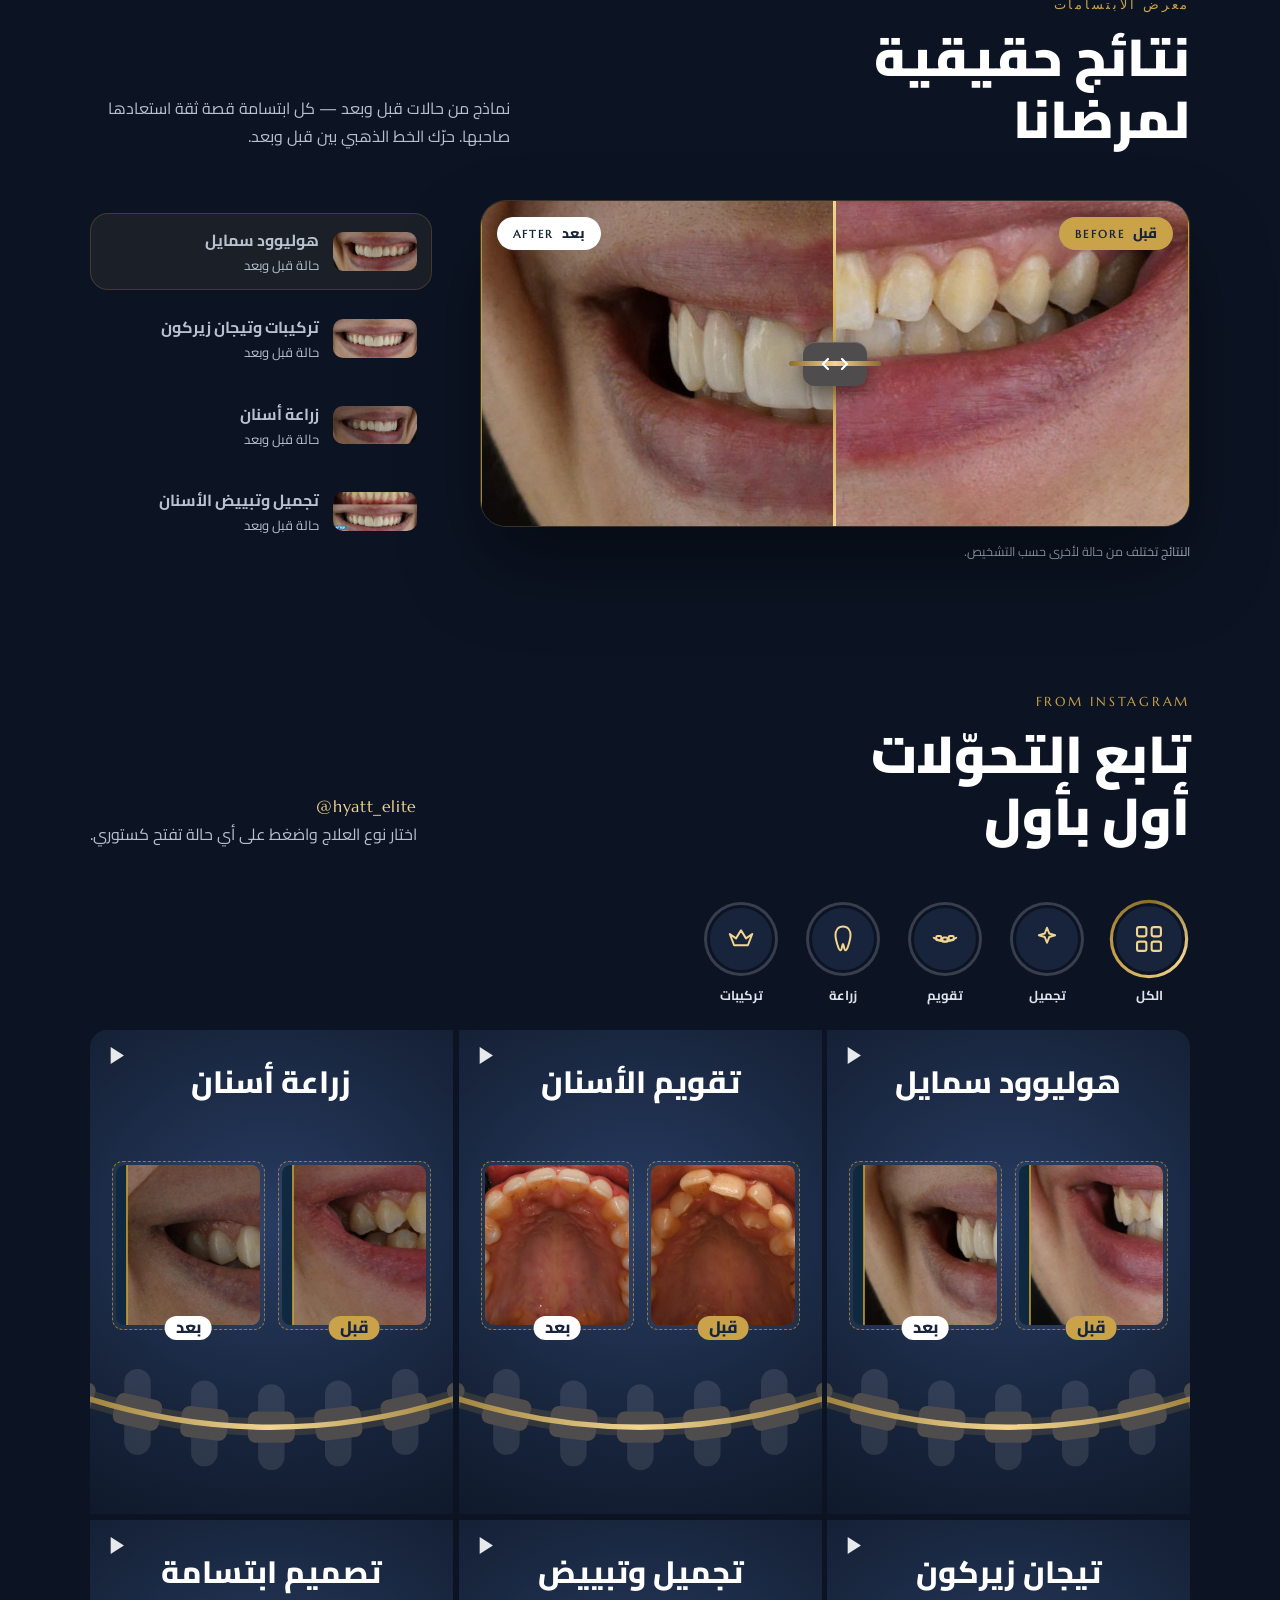
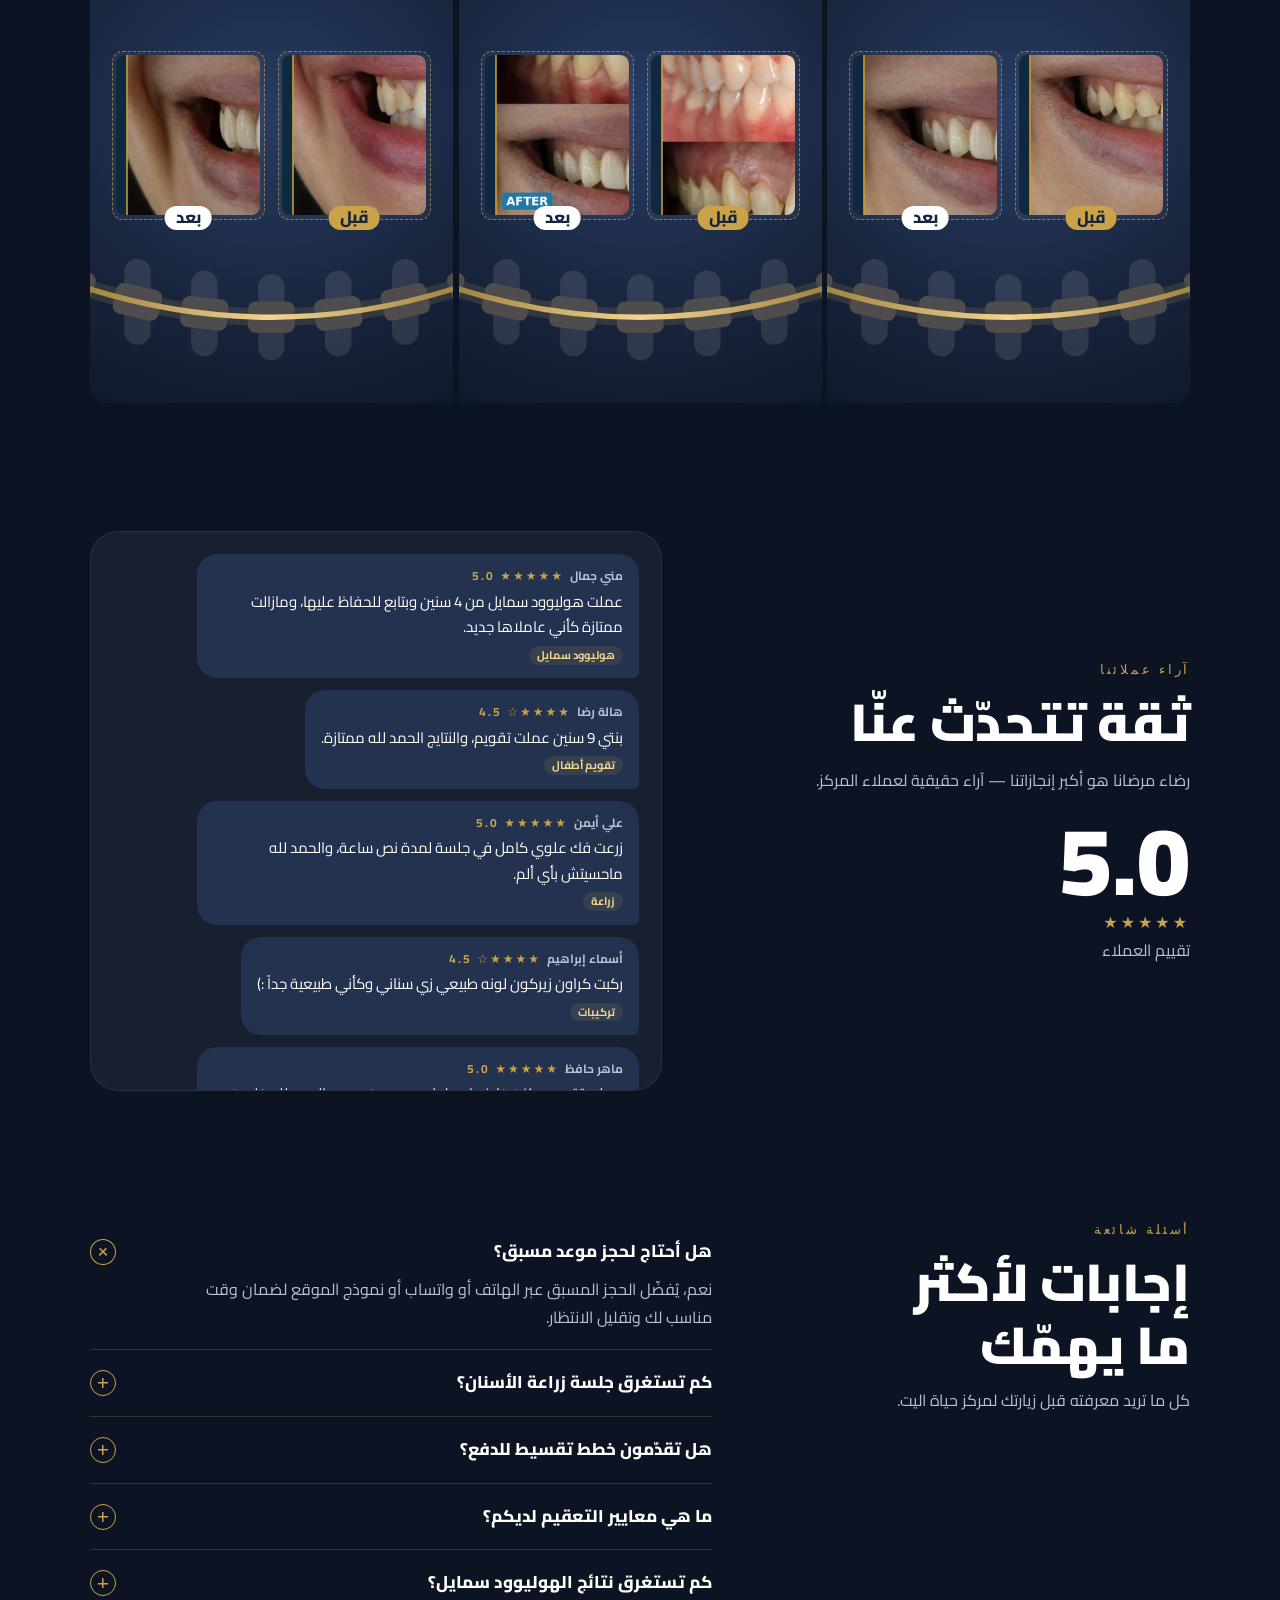
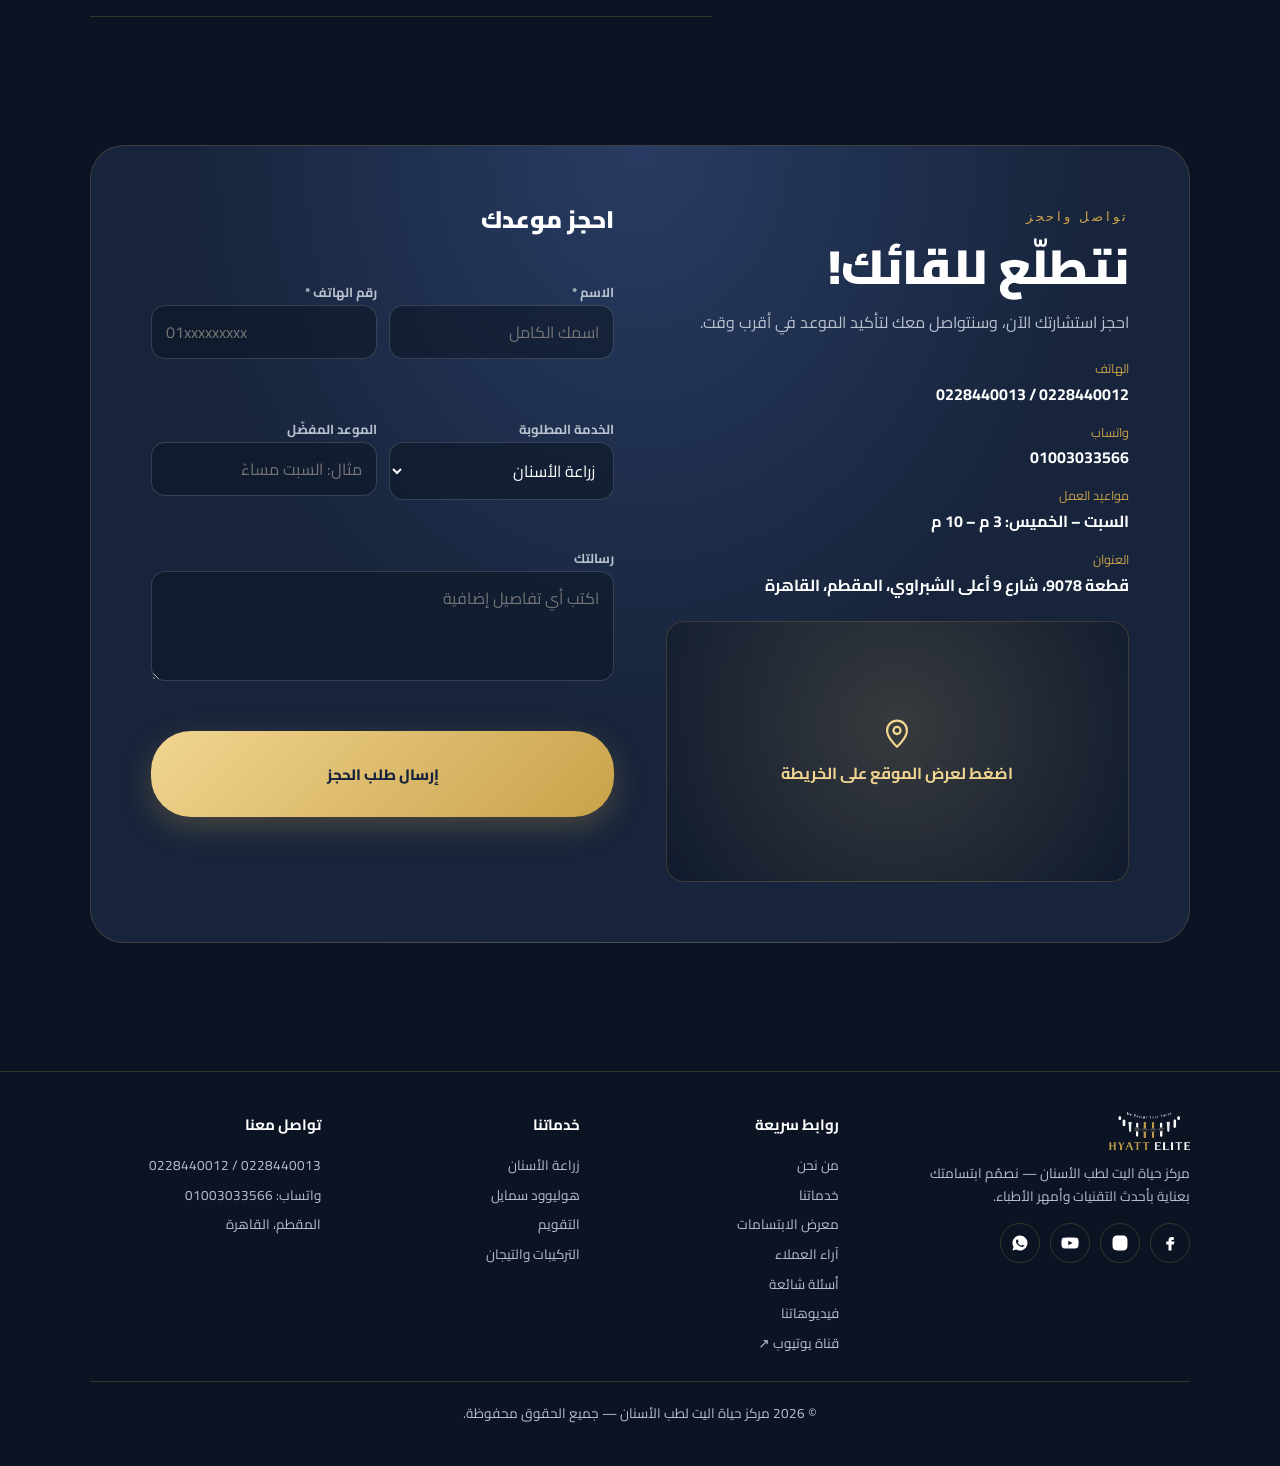
==== commit 9e41cd77: "عمود واحد: لوجو صغير متحرك على يمين الشاشة الأولى Co-Authored-By: Claude Opus 5.5 <noreply@anthropic" ====
--- a/index.html
+++ b/index.html
@@ -131,9 +131,8 @@
 
 /* hero (T1) */
 .hero{position:relative;padding:150px 0 0;background:radial-gradient(ellipse 80% 70% at 50% 45%,#283c63 0%,var(--navy) 52%,var(--deep) 100%);overflow:hidden;isolation:isolate}
-.hero-copy{text-align:center;position:relative;z-index:2;display:grid;grid-template-columns:minmax(0,.95fr) minmax(0,1.05fr);column-gap:clamp(24px,4vw,64px);align-items:center}
-.hero-copy>*:not(.hero-art){grid-column:2}
-.hero-art{grid-column:1;grid-row:1 / span 5;position:relative;width:100%;max-width:560px;justify-self:center;aspect-ratio:1100/513;pointer-events:none;animation:hblIn 2.2s cubic-bezier(.22,.9,.27,1.05) .2s both}
+.hero-copy{text-align:center;position:relative;z-index:2}
+.hero-art{position:absolute;right:clamp(12px,3vw,48px);top:clamp(30px,5vw,80px);width:clamp(200px,21vw,290px);aspect-ratio:1100/513;pointer-events:none;animation:hblIn 2.2s cubic-bezier(.22,.9,.27,1.05) .2s both}
 .hero-art span{position:absolute;inset:0;-webkit-mask:url(assets/logo_white.png) center/contain no-repeat;mask:url(assets/logo_white.png) center/contain no-repeat}
 .hbl-base{background:url(assets/logo_white.png) center/contain no-repeat;-webkit-mask:none!important;mask:none!important;opacity:1;animation:hblFloat 9s ease-in-out 2.4s infinite}
 .hbl-shine{background:linear-gradient(105deg,transparent 35%,rgba(241,213,144,.0) 40%,rgba(241,213,144,.55) 50%,rgba(241,213,144,0) 60%,transparent 65%) 0 0/250% 100% no-repeat;opacity:.55;animation:hblShine 6s ease-in-out 2.6s infinite,hblFloat 9s ease-in-out 2.4s infinite}
@@ -142,9 +141,9 @@
 @keyframes hblShine{0%{background-position:120% 0}55%,100%{background-position:-60% 0}}
 .hbl-glow{-webkit-mask:none!important;mask:none!important;inset:-20% -10% !important;background:radial-gradient(closest-side,rgba(201,162,74,.22),transparent);z-index:-1;animation:hblGlow 4.5s ease-in-out infinite}
 @keyframes hblGlow{0%,100%{opacity:.5;transform:scale(.95)}50%{opacity:1;transform:scale(1.05)}}
-@media (max-width:860px){.hero-copy{grid-template-columns:1fr}.hero-copy>*:not(.hero-art){grid-column:1}.hero-art{grid-row:auto;width:min(320px,80%);margin-bottom:6px}}
+@media (max-width:1100px){.hero-art{position:relative;right:auto;top:auto;width:min(230px,62%);margin:0 auto 8px}}
 @media (prefers-reduced-motion:reduce){.hero-art,.hero-art span{animation:none!important}.hbl-shine{display:none}}
-.hero h1{font-size:clamp(38px,5.6vw,76px);font-weight:900;margin:18px auto 14px;max-width:14ch;letter-spacing:-.5px}
+.hero h1{font-size:clamp(40px,7.4vw,92px);font-weight:900;margin:18px auto 14px;max-width:14ch;letter-spacing:-.5px}
 .hero h1 em{font-style:normal;background:linear-gradient(100deg,var(--gold-lo),var(--gold-hi) 45%,var(--gold) 70%,var(--gold-hi));-webkit-background-clip:text;background-clip:text;color:transparent;background-size:200% 100%;animation:sheen 6s ease-in-out infinite}
 @keyframes sheen{0%,100%{background-position:0 0}50%{background-position:100% 0}}
 .hero p{color:var(--muted);font-size:clamp(16px,2vw,19px);max-width:560px;margin-inline:auto}
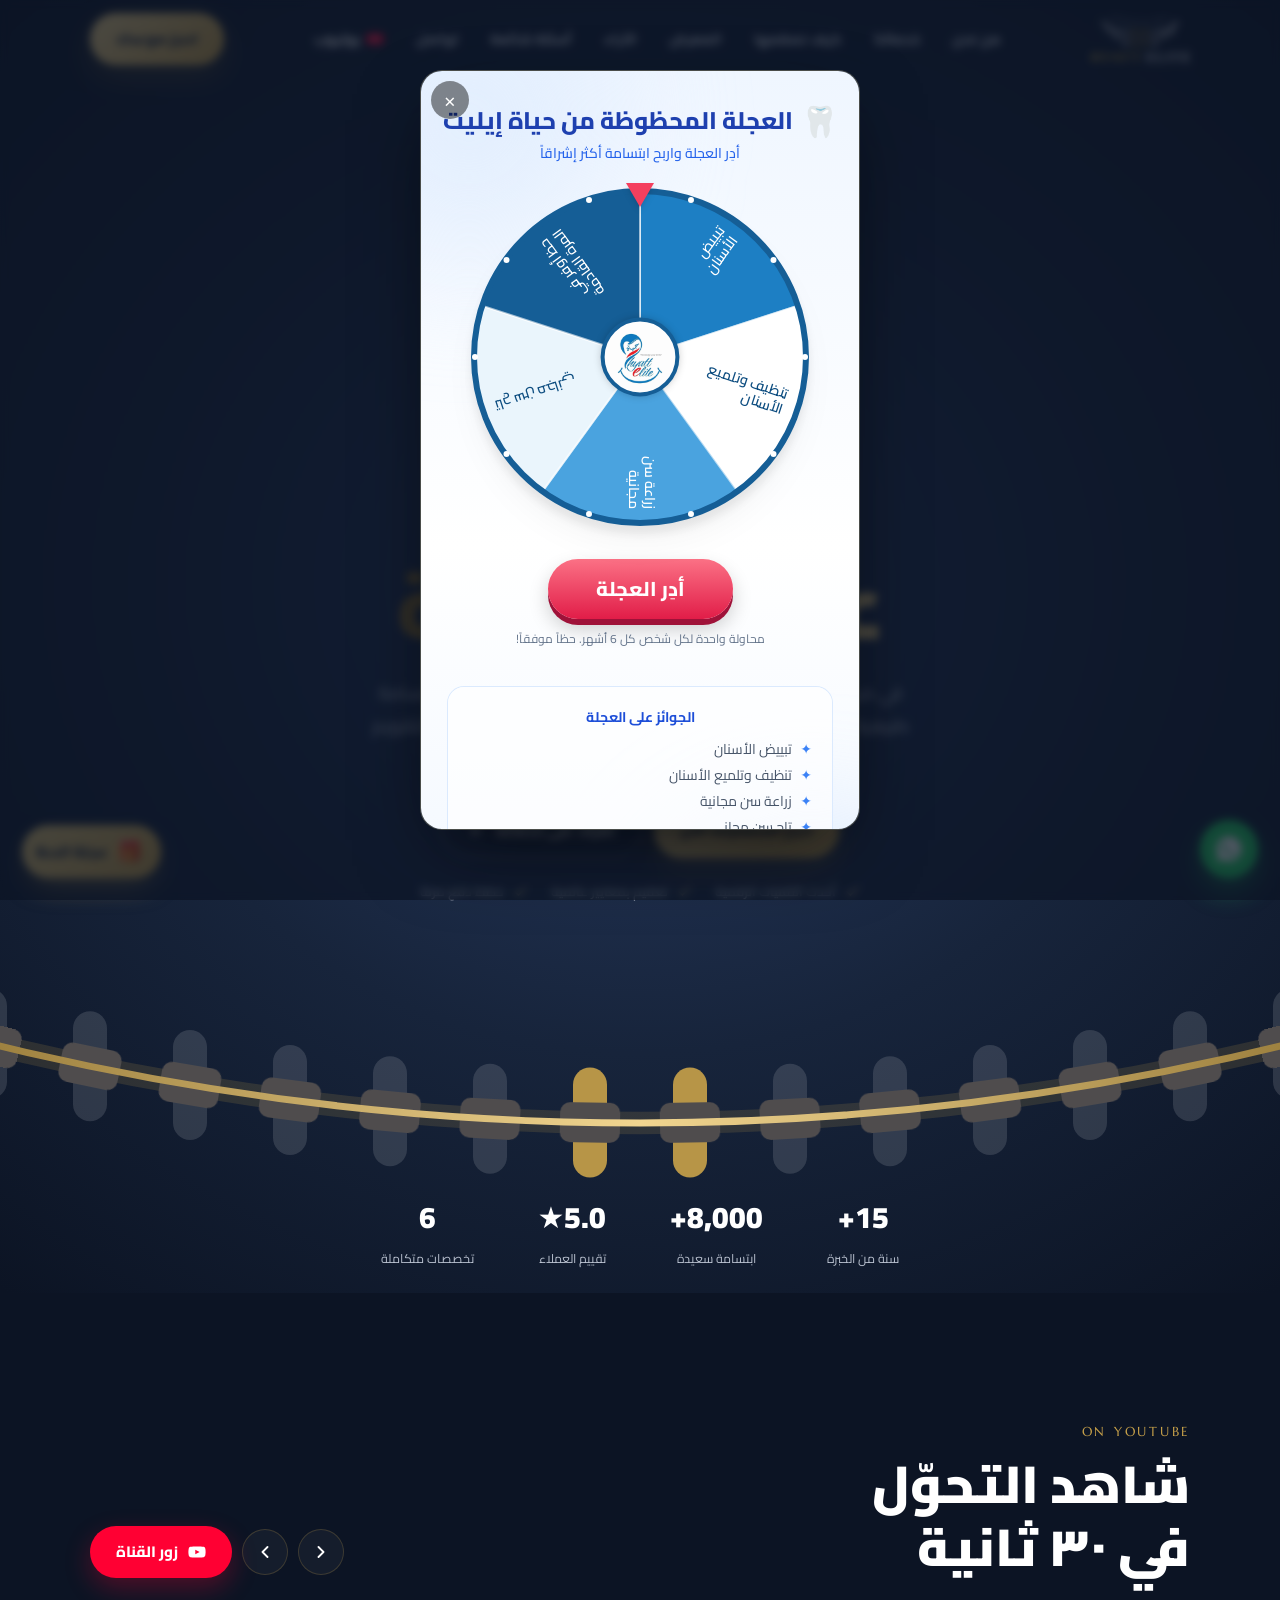
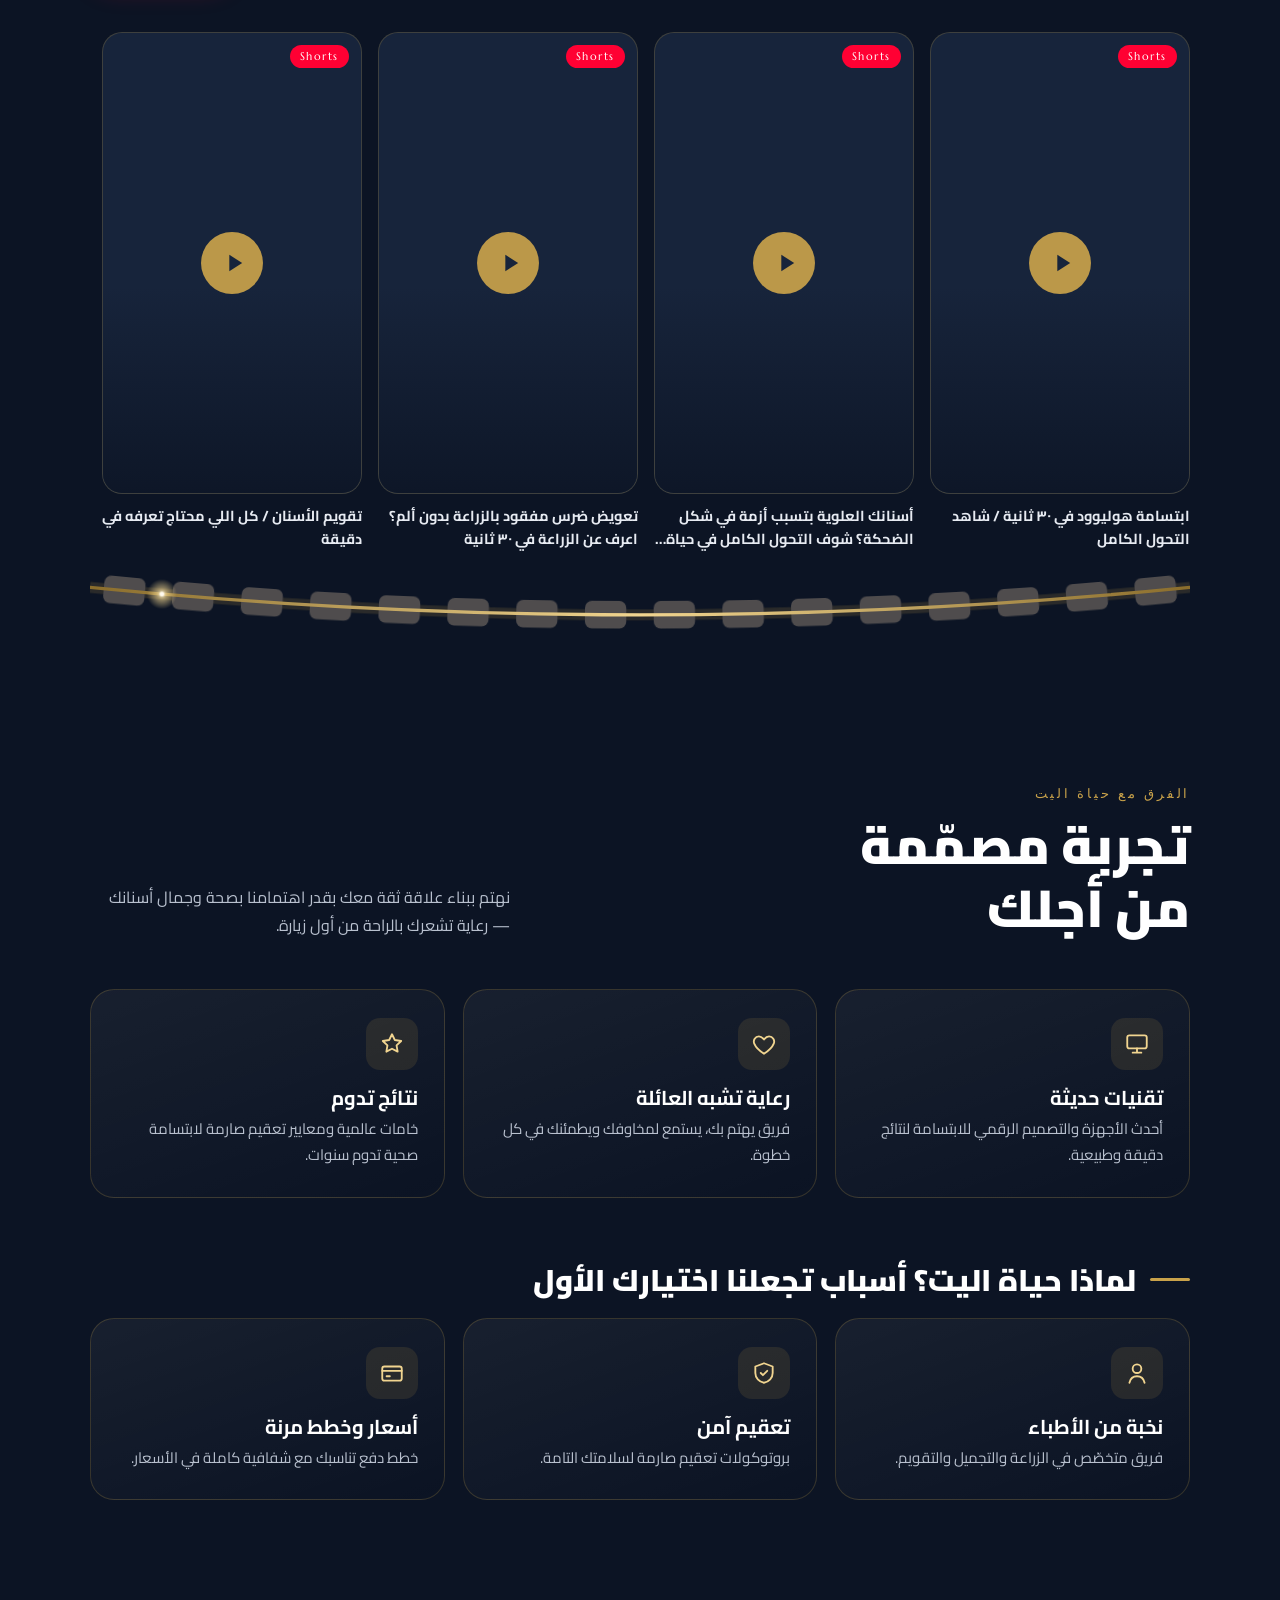
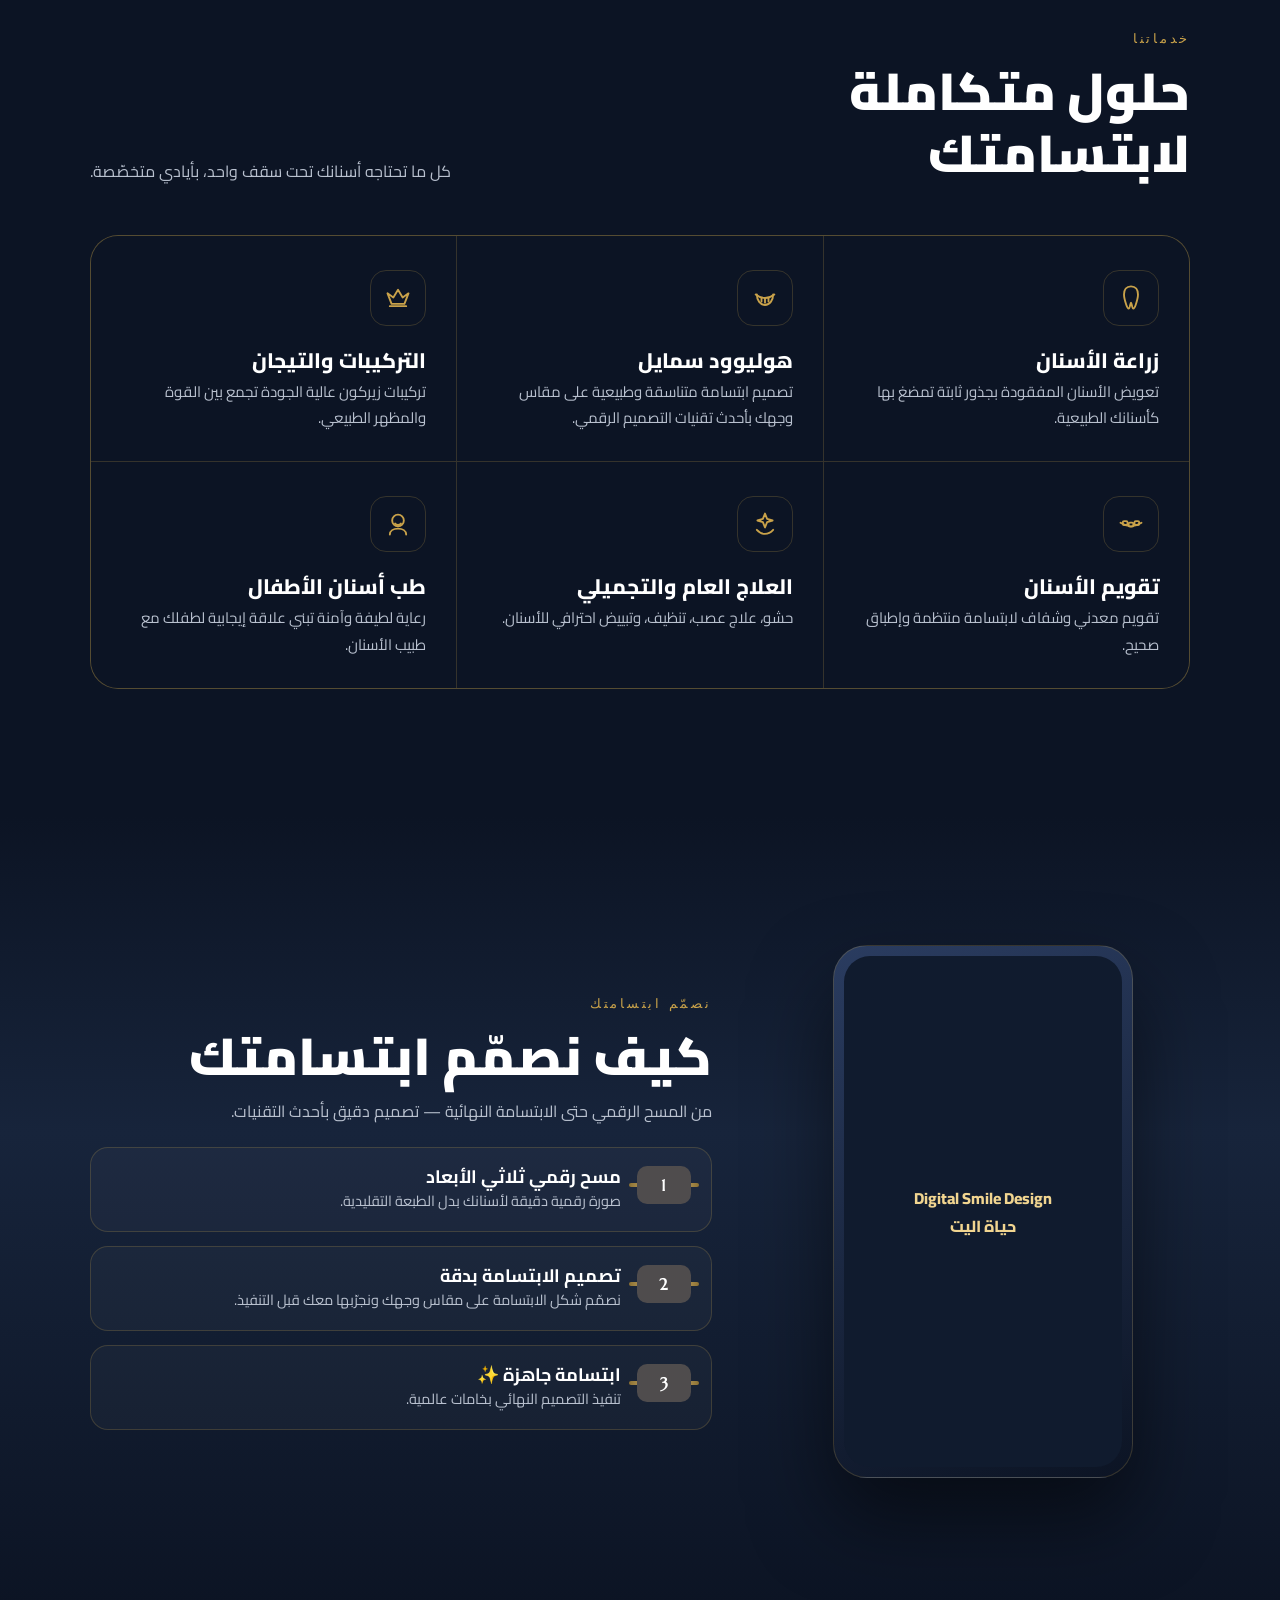
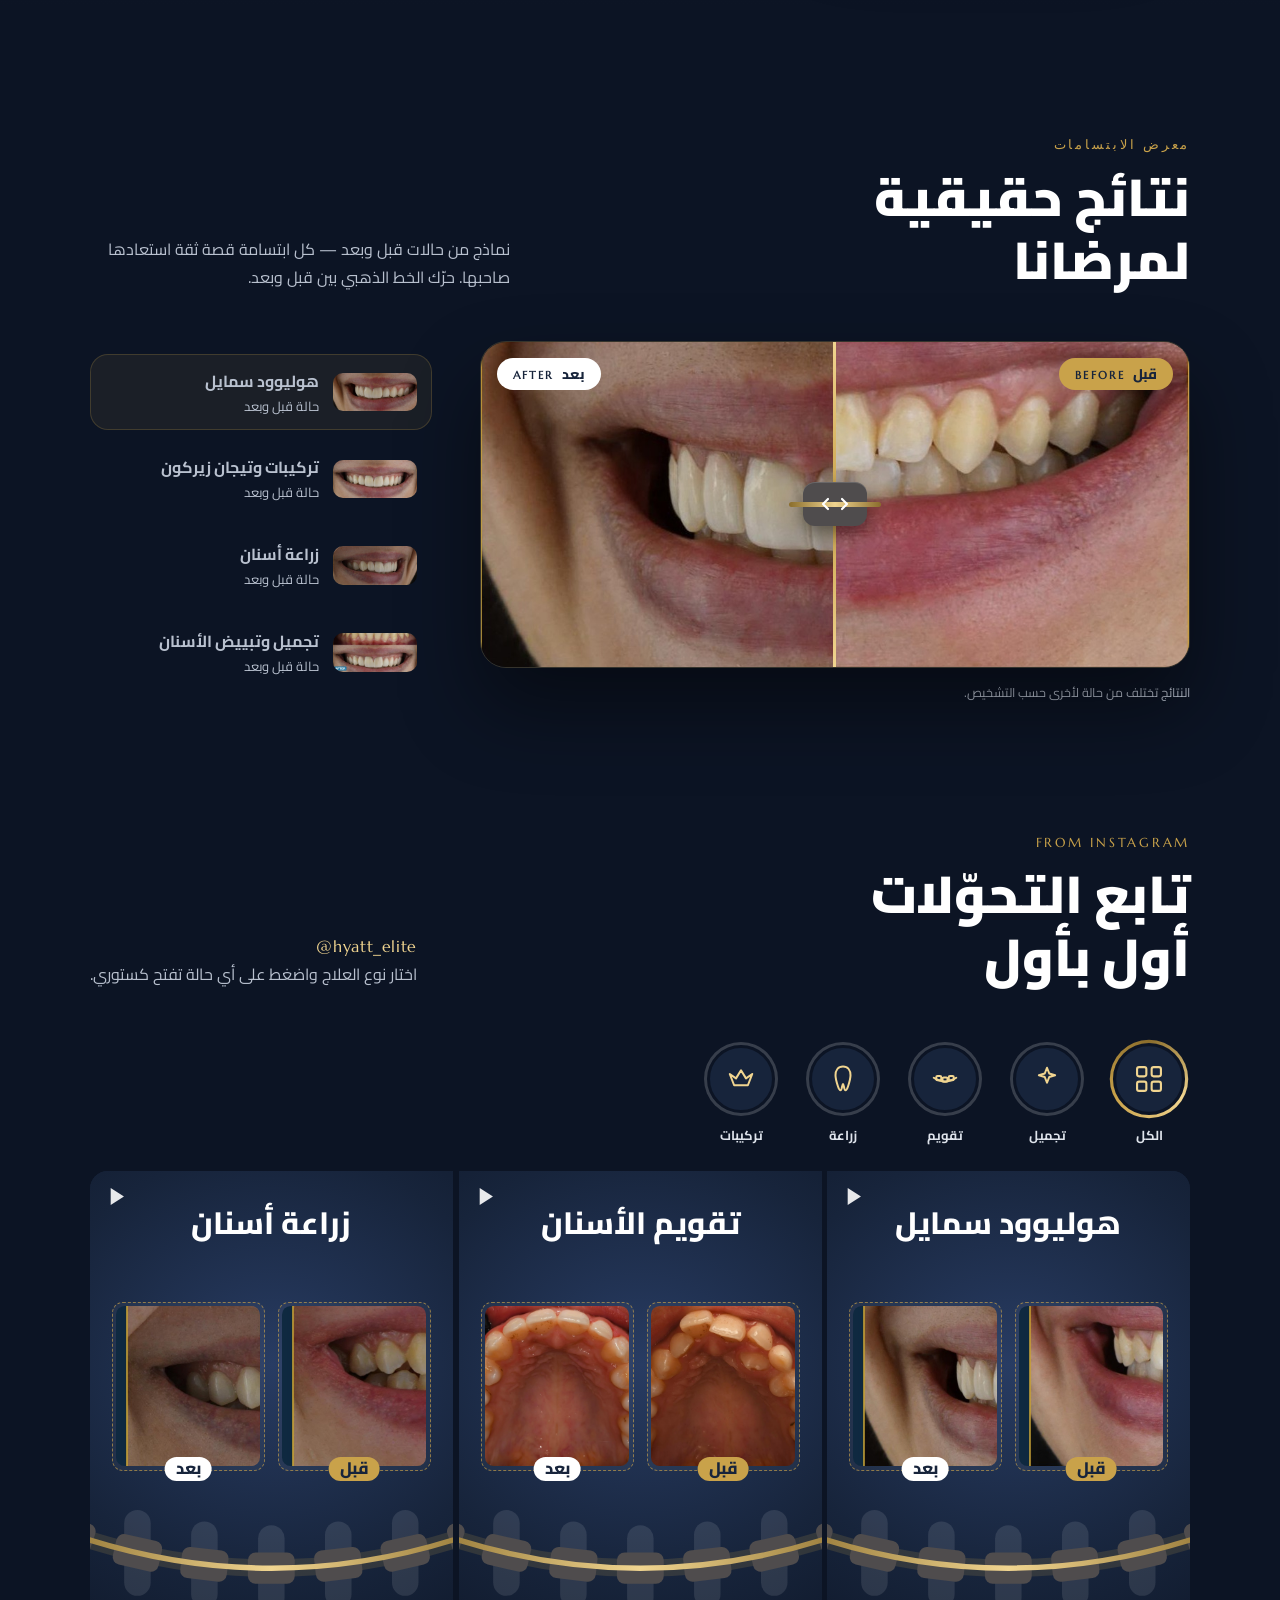
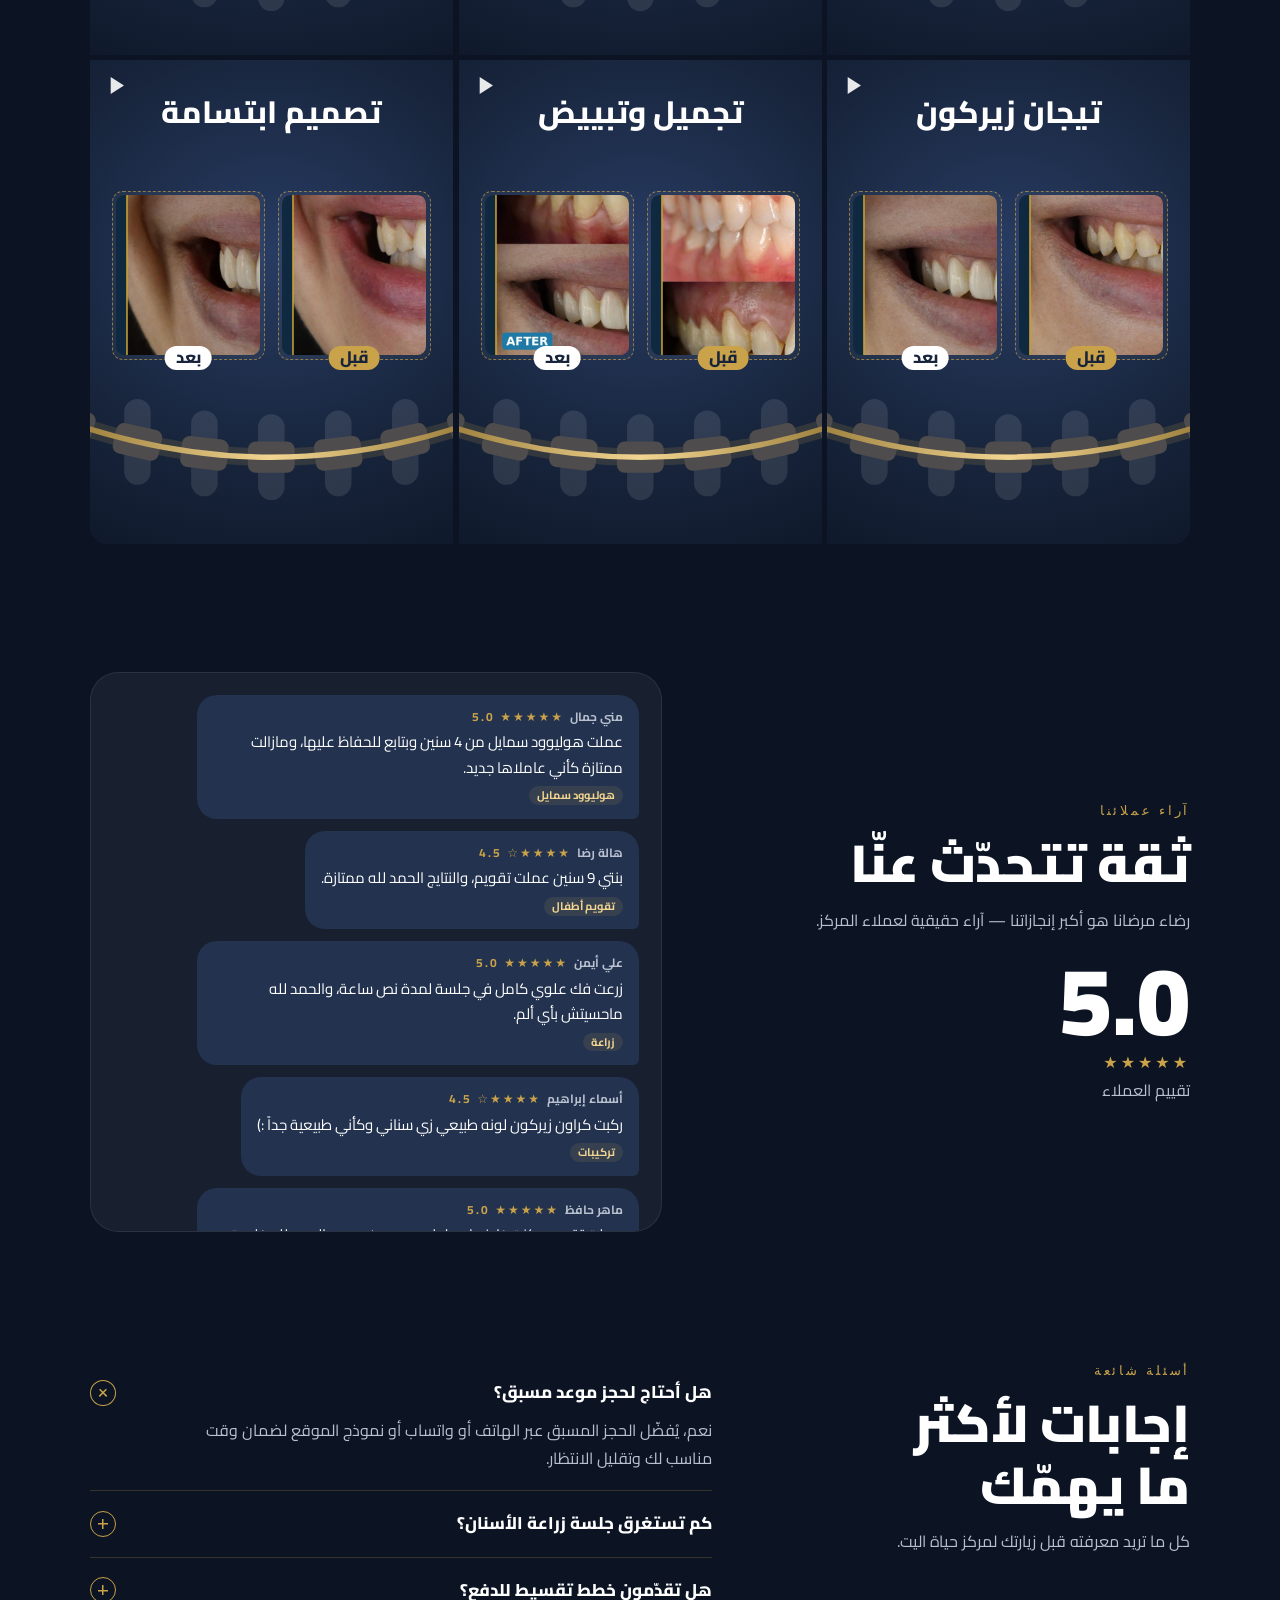
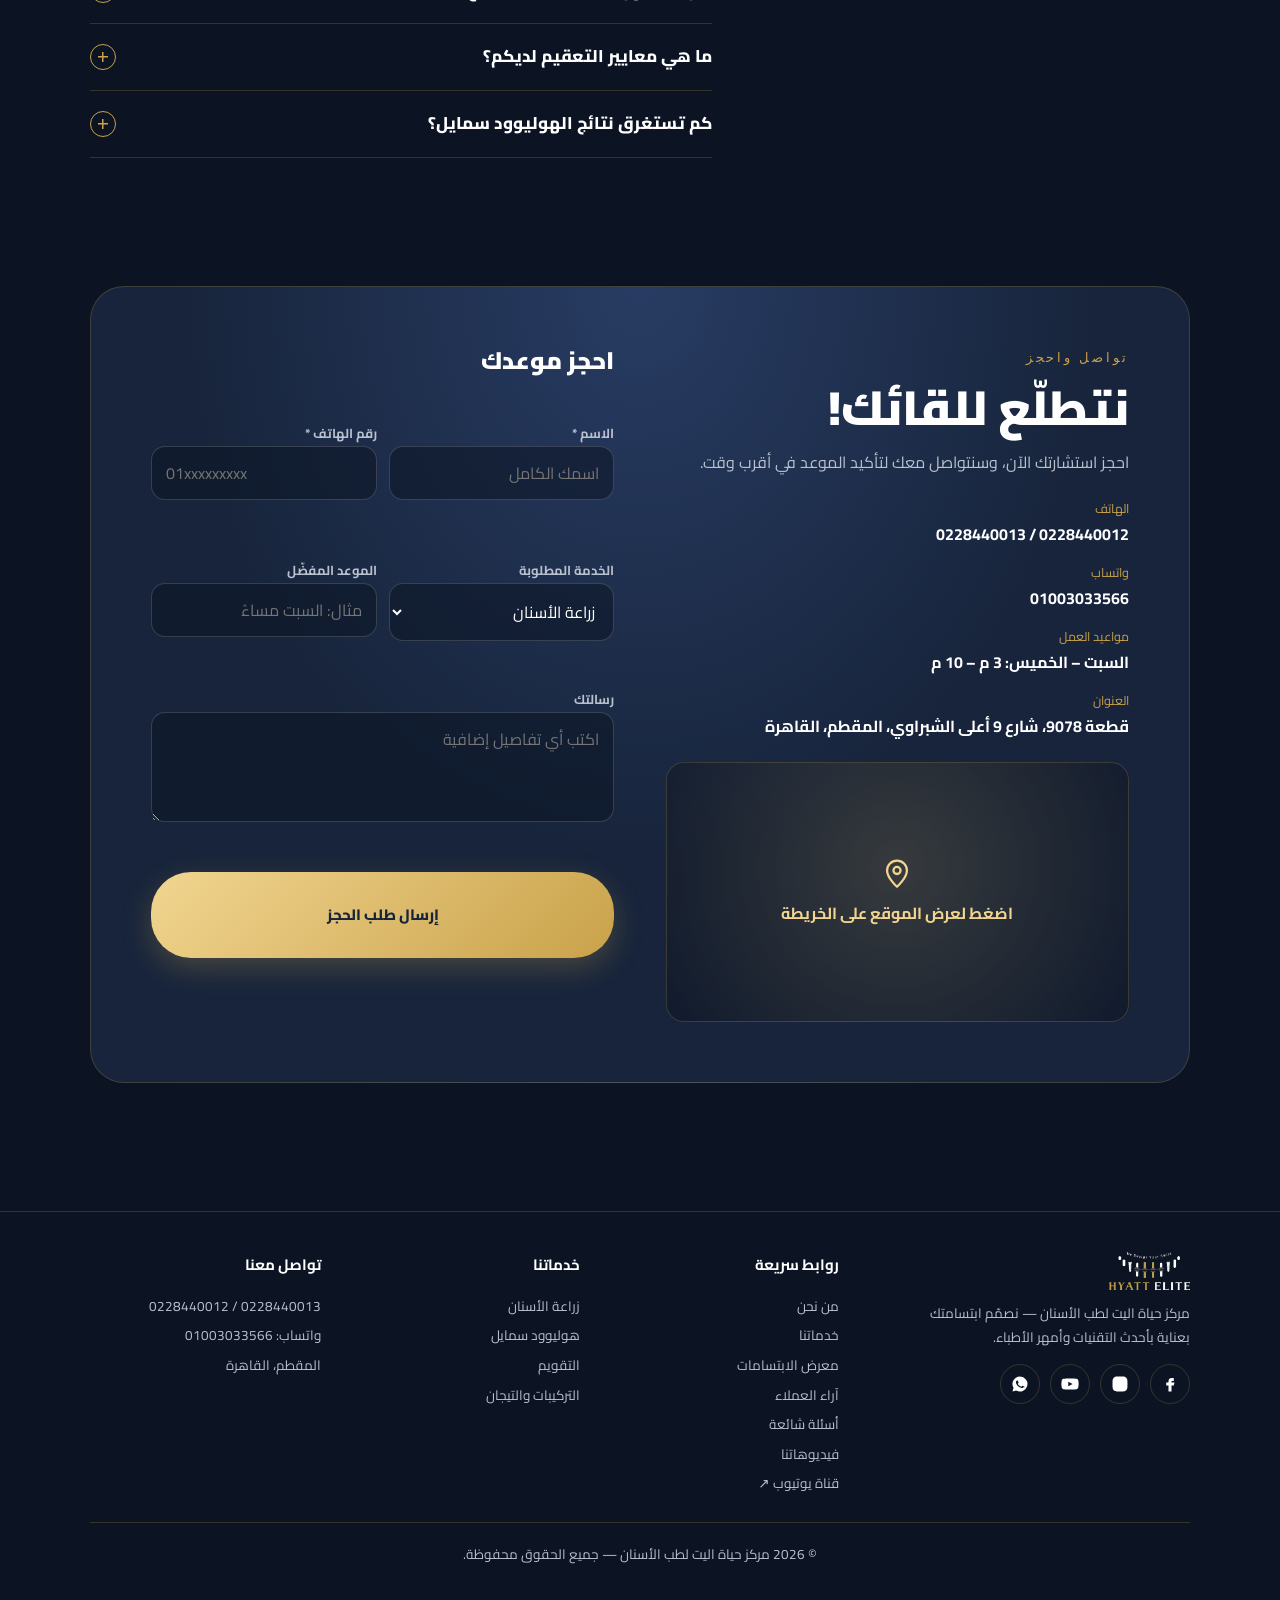
==== commit ce615450: "اللوجو المتحرك في المنتصف فوق We Design Your Smile Co-Authored-By: Claude Opus 5.5 <noreply@anthropi" ====
--- a/index.html
+++ b/index.html
@@ -132,16 +132,15 @@
 /* hero (T1) */
 .hero{position:relative;padding:150px 0 0;background:radial-gradient(ellipse 80% 70% at 50% 45%,#283c63 0%,var(--navy) 52%,var(--deep) 100%);overflow:hidden;isolation:isolate}
 .hero-copy{text-align:center;position:relative;z-index:2}
-.hero-art{position:absolute;right:clamp(12px,3vw,48px);top:clamp(30px,5vw,80px);width:clamp(200px,21vw,290px);aspect-ratio:1100/513;pointer-events:none;animation:hblIn 2.2s cubic-bezier(.22,.9,.27,1.05) .2s both}
+.hero-art{position:relative;width:clamp(190px,22vw,280px);max-width:70%;margin:0 auto 10px;aspect-ratio:1100/513;pointer-events:none;animation:hblIn 2.2s cubic-bezier(.22,.9,.27,1.05) .2s both}
 .hero-art span{position:absolute;inset:0;-webkit-mask:url(assets/logo_white.png) center/contain no-repeat;mask:url(assets/logo_white.png) center/contain no-repeat}
 .hbl-base{background:url(assets/logo_white.png) center/contain no-repeat;-webkit-mask:none!important;mask:none!important;opacity:1;animation:hblFloat 9s ease-in-out 2.4s infinite}
 .hbl-shine{background:linear-gradient(105deg,transparent 35%,rgba(241,213,144,.0) 40%,rgba(241,213,144,.55) 50%,rgba(241,213,144,0) 60%,transparent 65%) 0 0/250% 100% no-repeat;opacity:.55;animation:hblShine 6s ease-in-out 2.6s infinite,hblFloat 9s ease-in-out 2.4s infinite}
-@keyframes hblIn{from{opacity:0;transform:translateX(18%) scale(.9) rotate(4deg);filter:blur(10px)}to{opacity:1;transform:none;filter:none}}
+@keyframes hblIn{from{opacity:0;transform:translateY(-18px) scale(.85);filter:blur(10px)}to{opacity:1;transform:none;filter:none}}
 @keyframes hblFloat{0%,100%{transform:translateY(0) rotate(0) scale(1)}33%{transform:translateY(-16px) rotate(-1.2deg) scale(1.02)}66%{transform:translateY(8px) rotate(.8deg) scale(1.01)}}
 @keyframes hblShine{0%{background-position:120% 0}55%,100%{background-position:-60% 0}}
 .hbl-glow{-webkit-mask:none!important;mask:none!important;inset:-20% -10% !important;background:radial-gradient(closest-side,rgba(201,162,74,.22),transparent);z-index:-1;animation:hblGlow 4.5s ease-in-out infinite}
 @keyframes hblGlow{0%,100%{opacity:.5;transform:scale(.95)}50%{opacity:1;transform:scale(1.05)}}
-@media (max-width:1100px){.hero-art{position:relative;right:auto;top:auto;width:min(230px,62%);margin:0 auto 8px}}
 @media (prefers-reduced-motion:reduce){.hero-art,.hero-art span{animation:none!important}.hbl-shine{display:none}}
 .hero h1{font-size:clamp(40px,7.4vw,92px);font-weight:900;margin:18px auto 14px;max-width:14ch;letter-spacing:-.5px}
 .hero h1 em{font-style:normal;background:linear-gradient(100deg,var(--gold-lo),var(--gold-hi) 45%,var(--gold) 70%,var(--gold-hi));-webkit-background-clip:text;background-clip:text;color:transparent;background-size:200% 100%;animation:sheen 6s ease-in-out infinite}
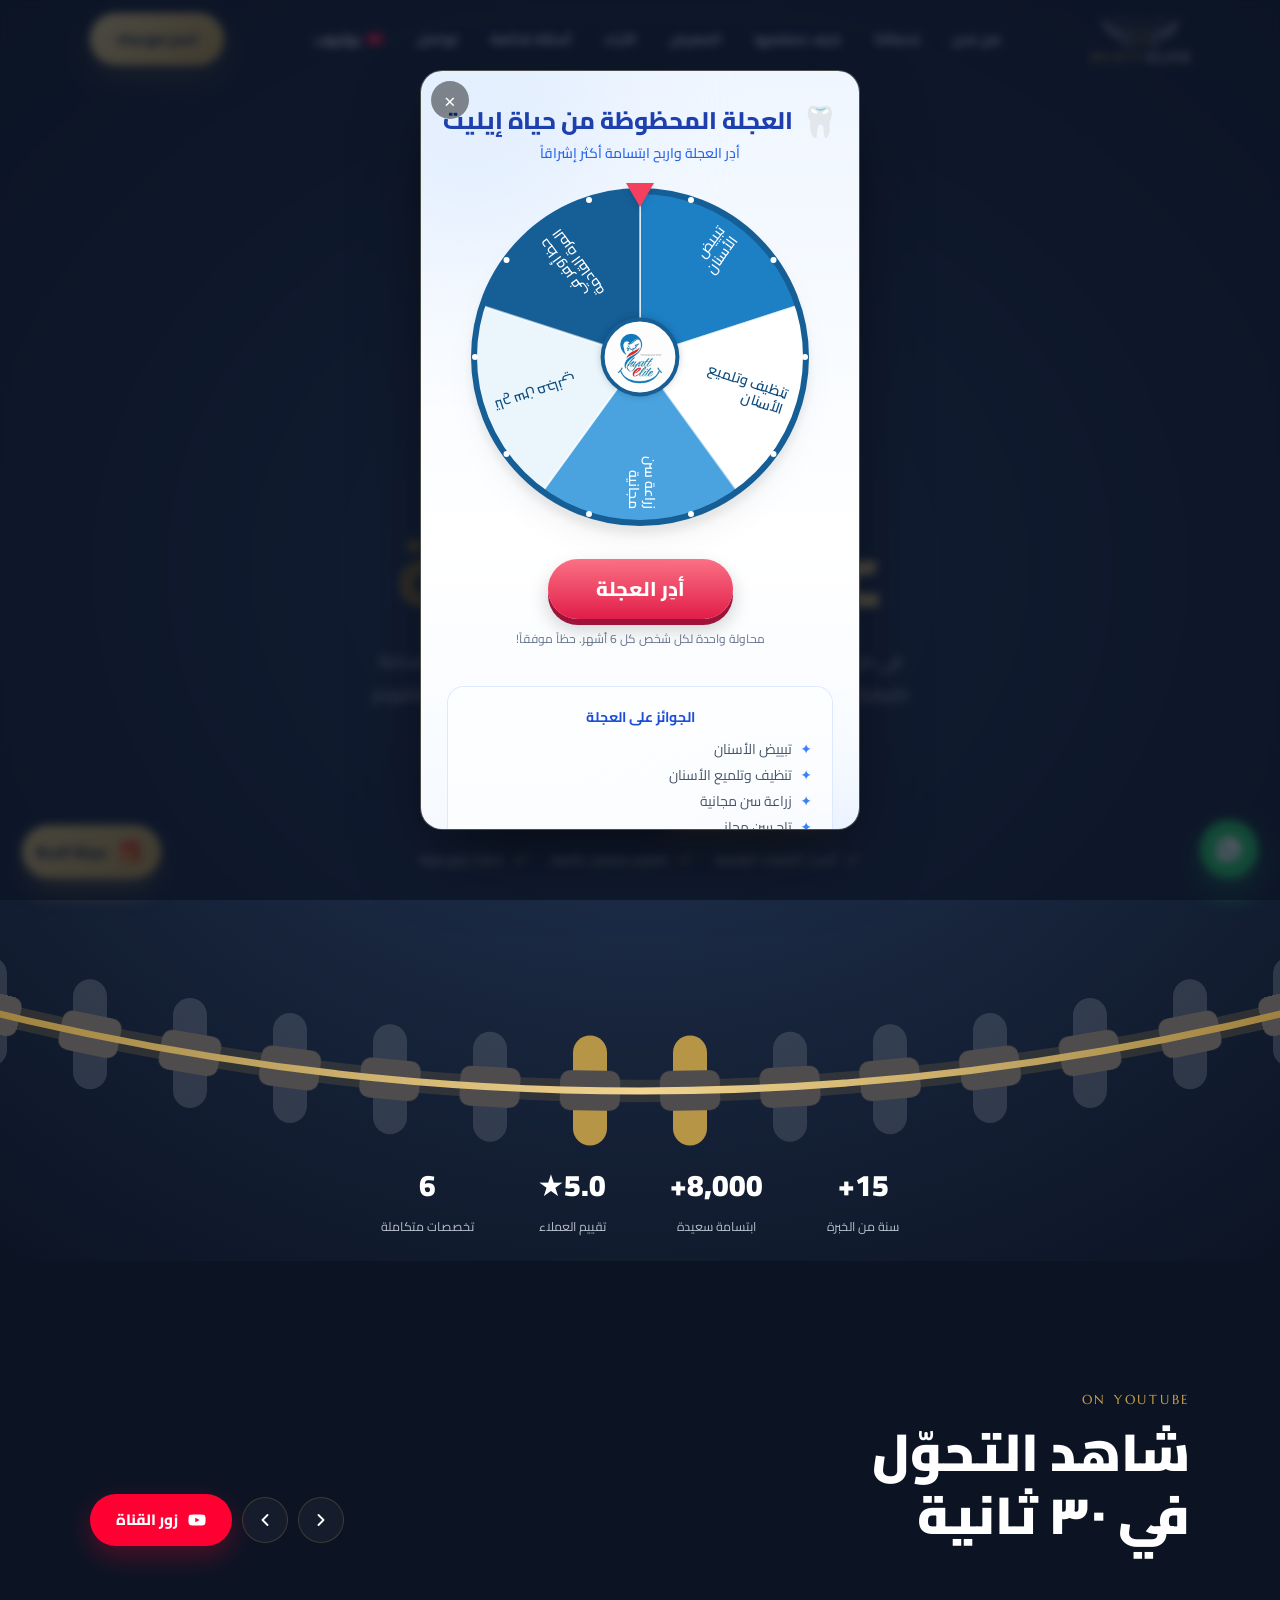
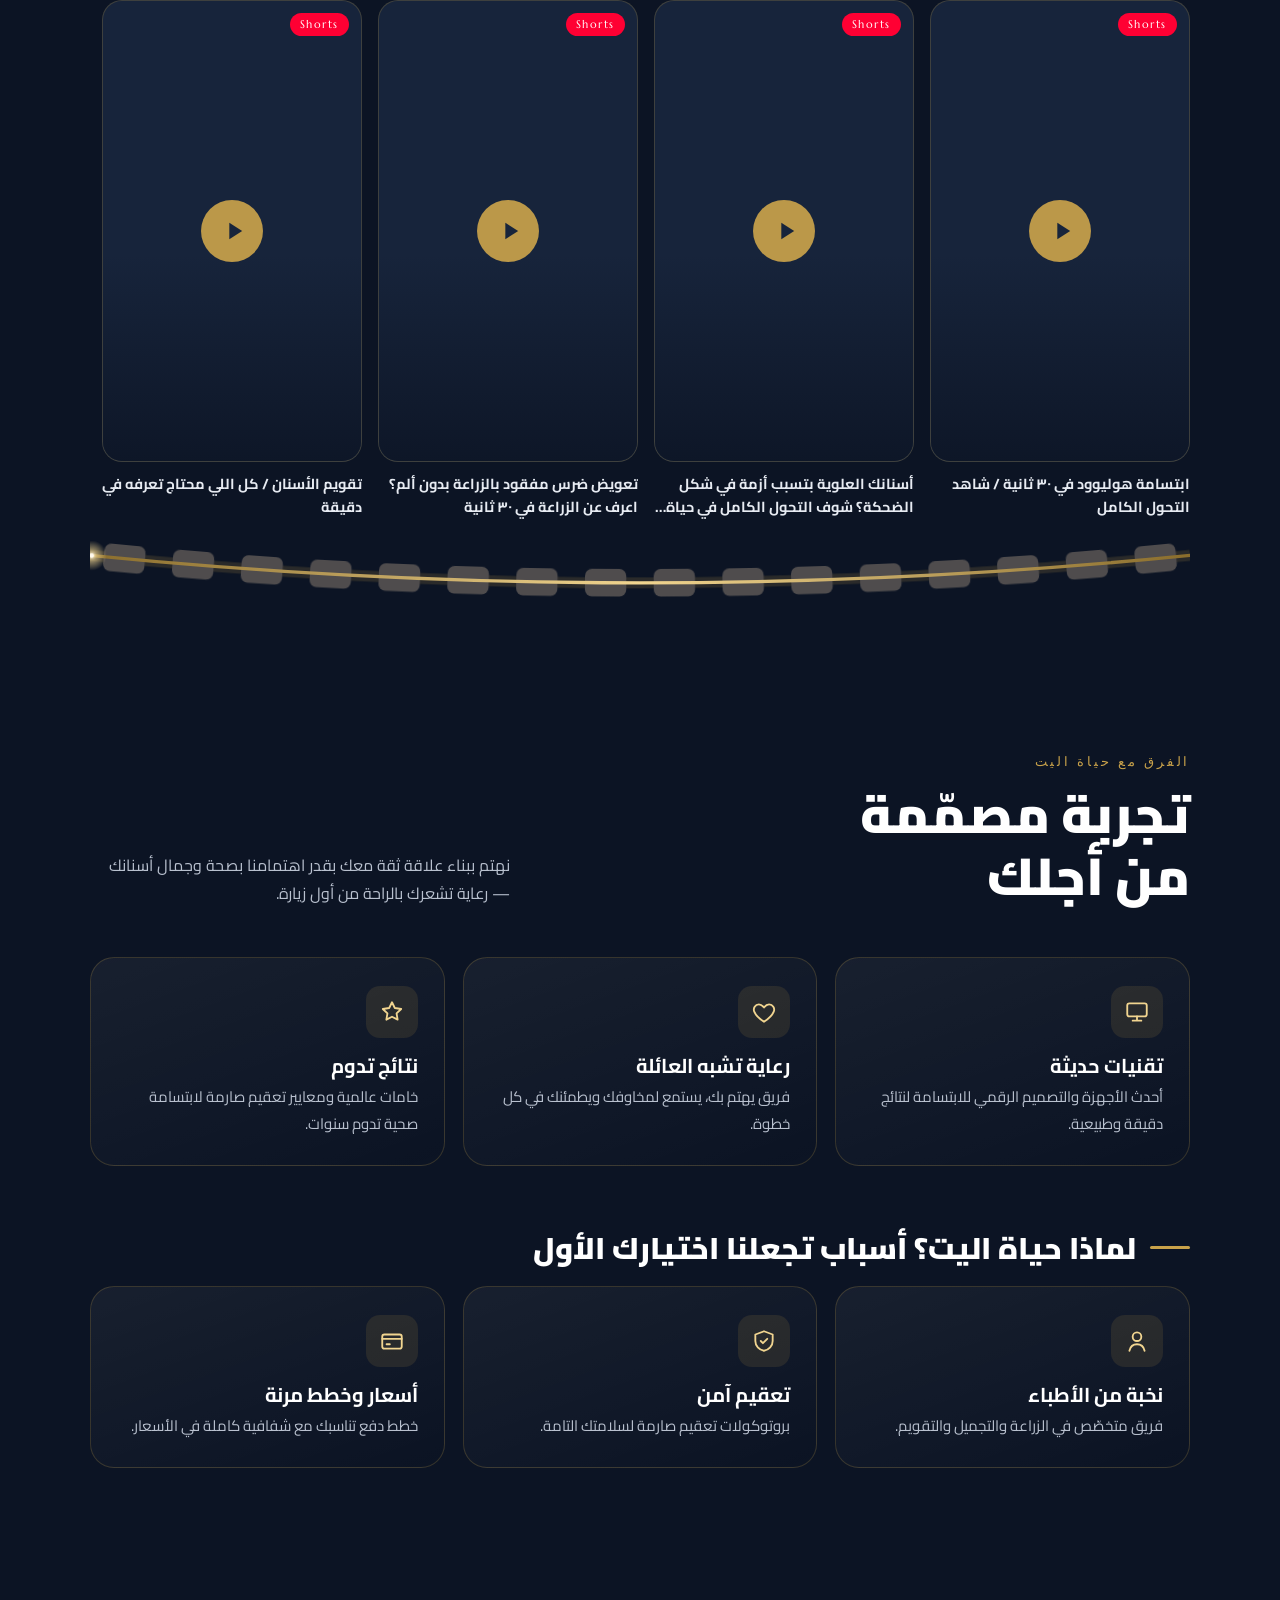
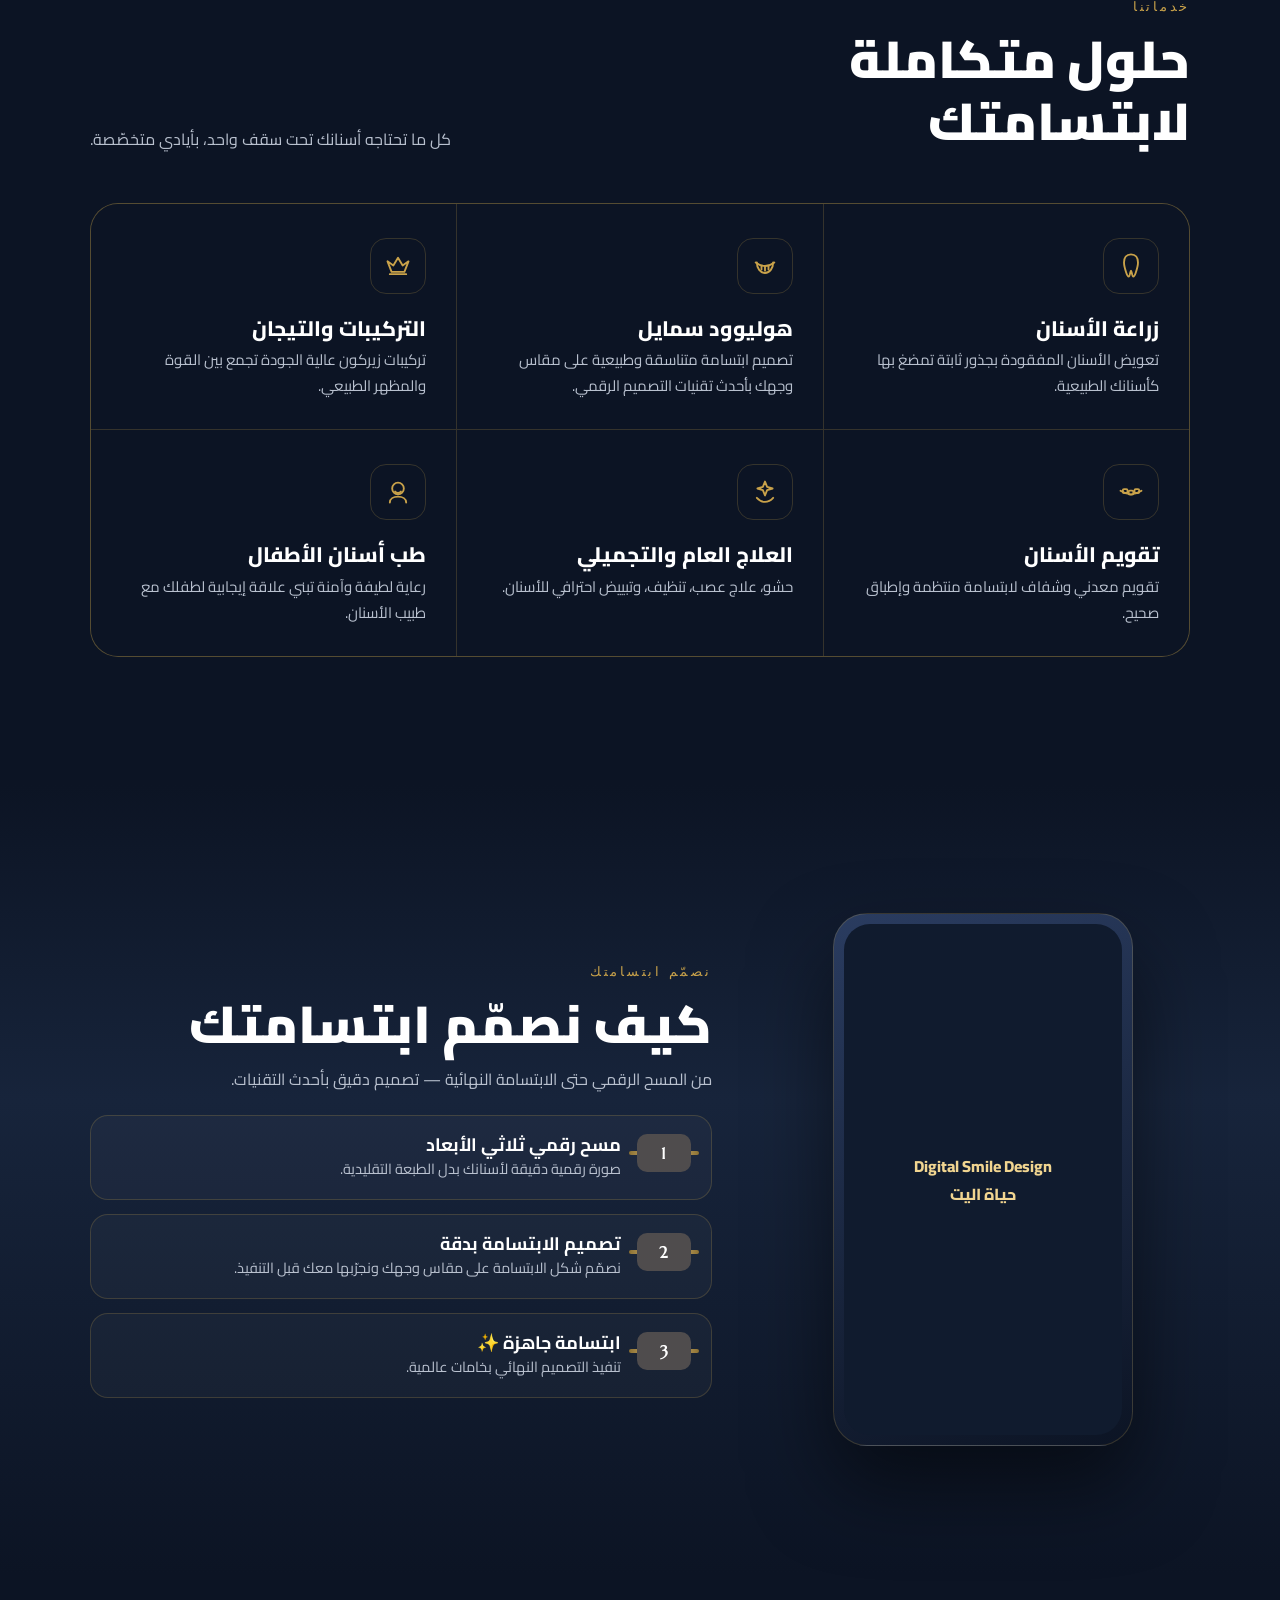
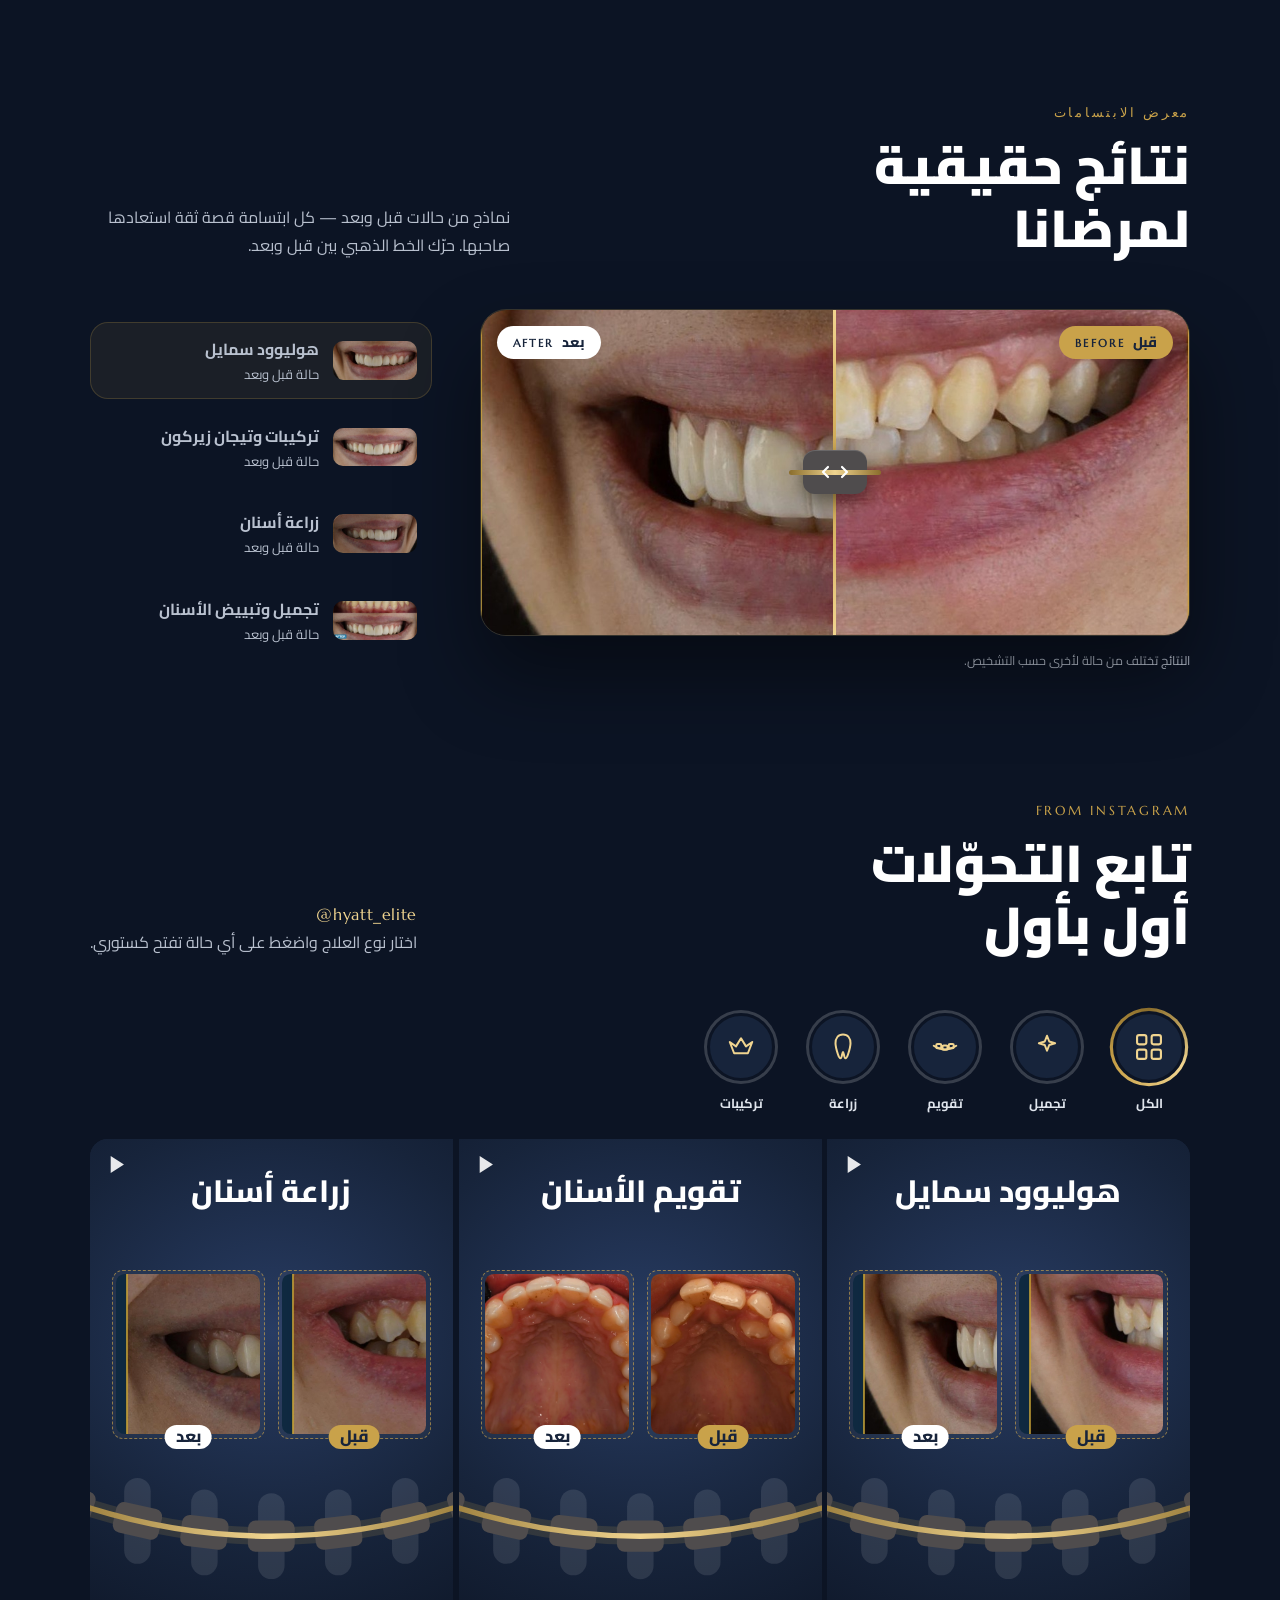
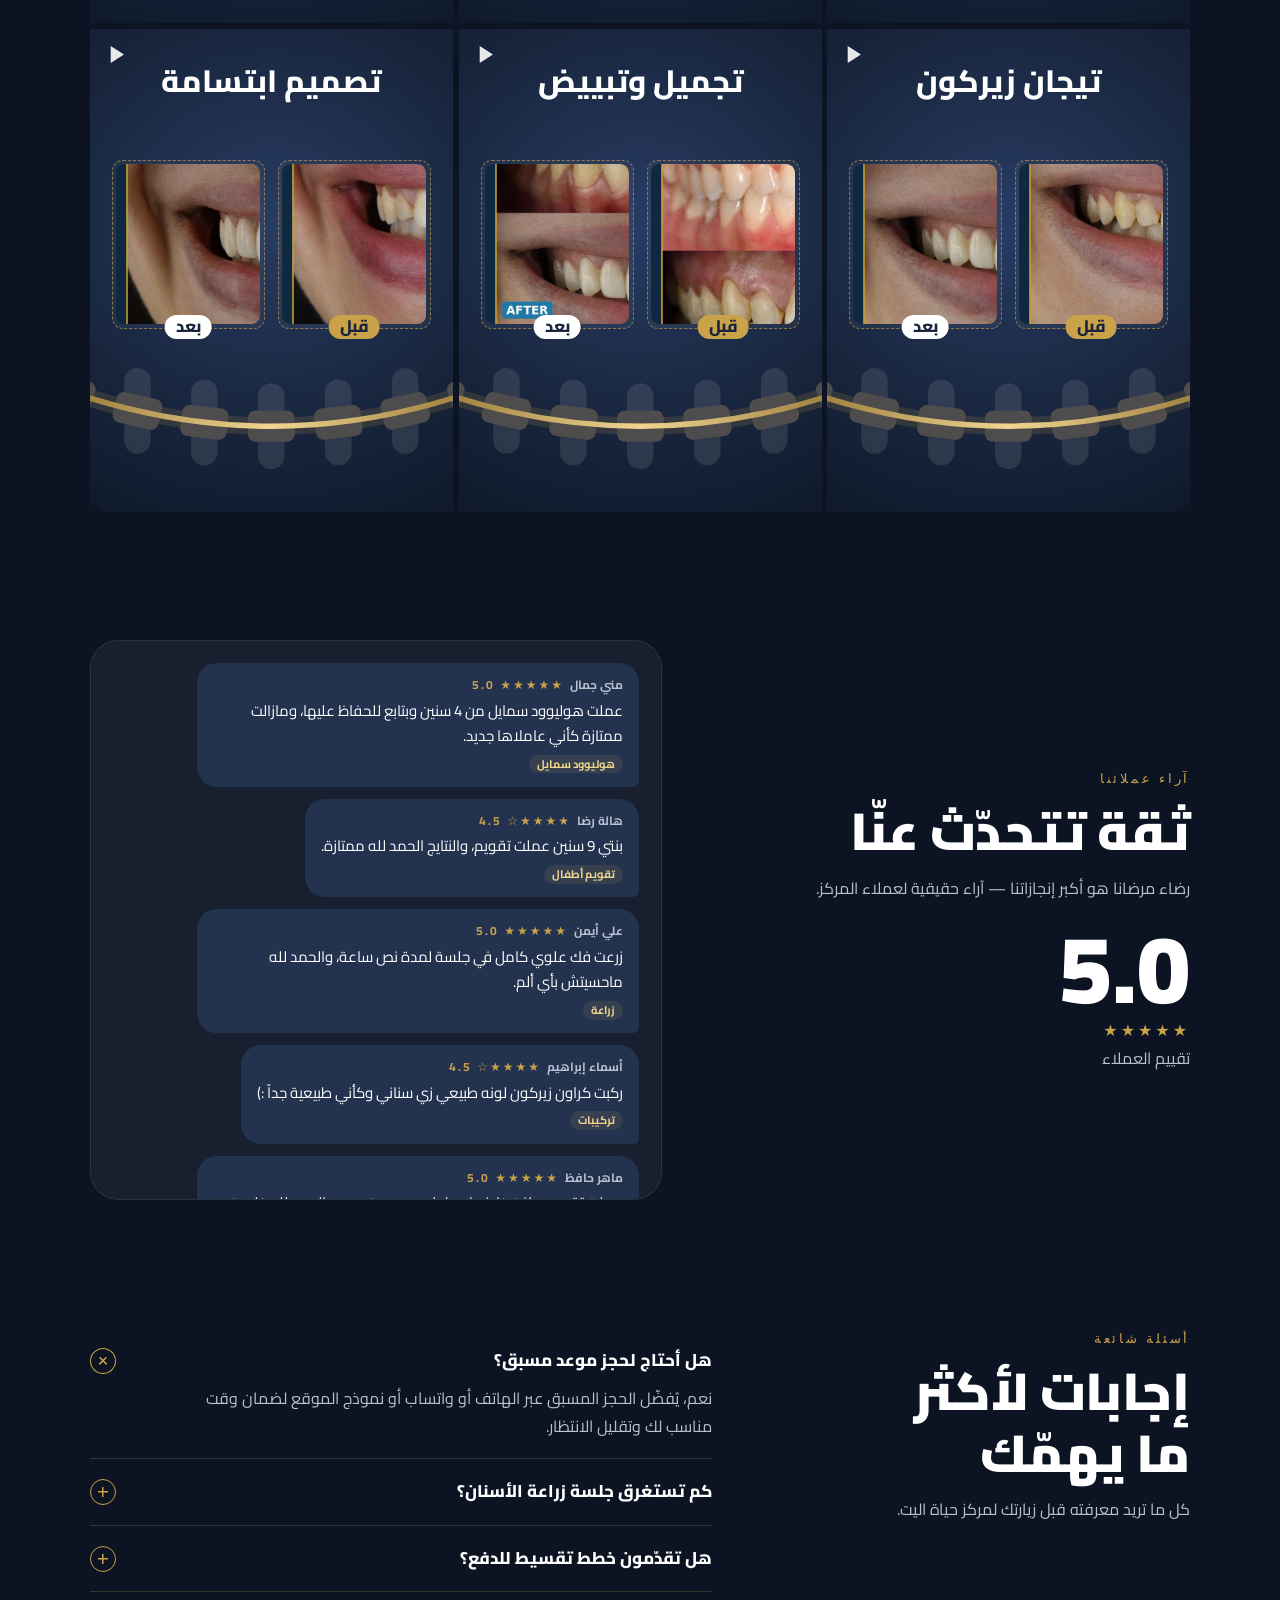
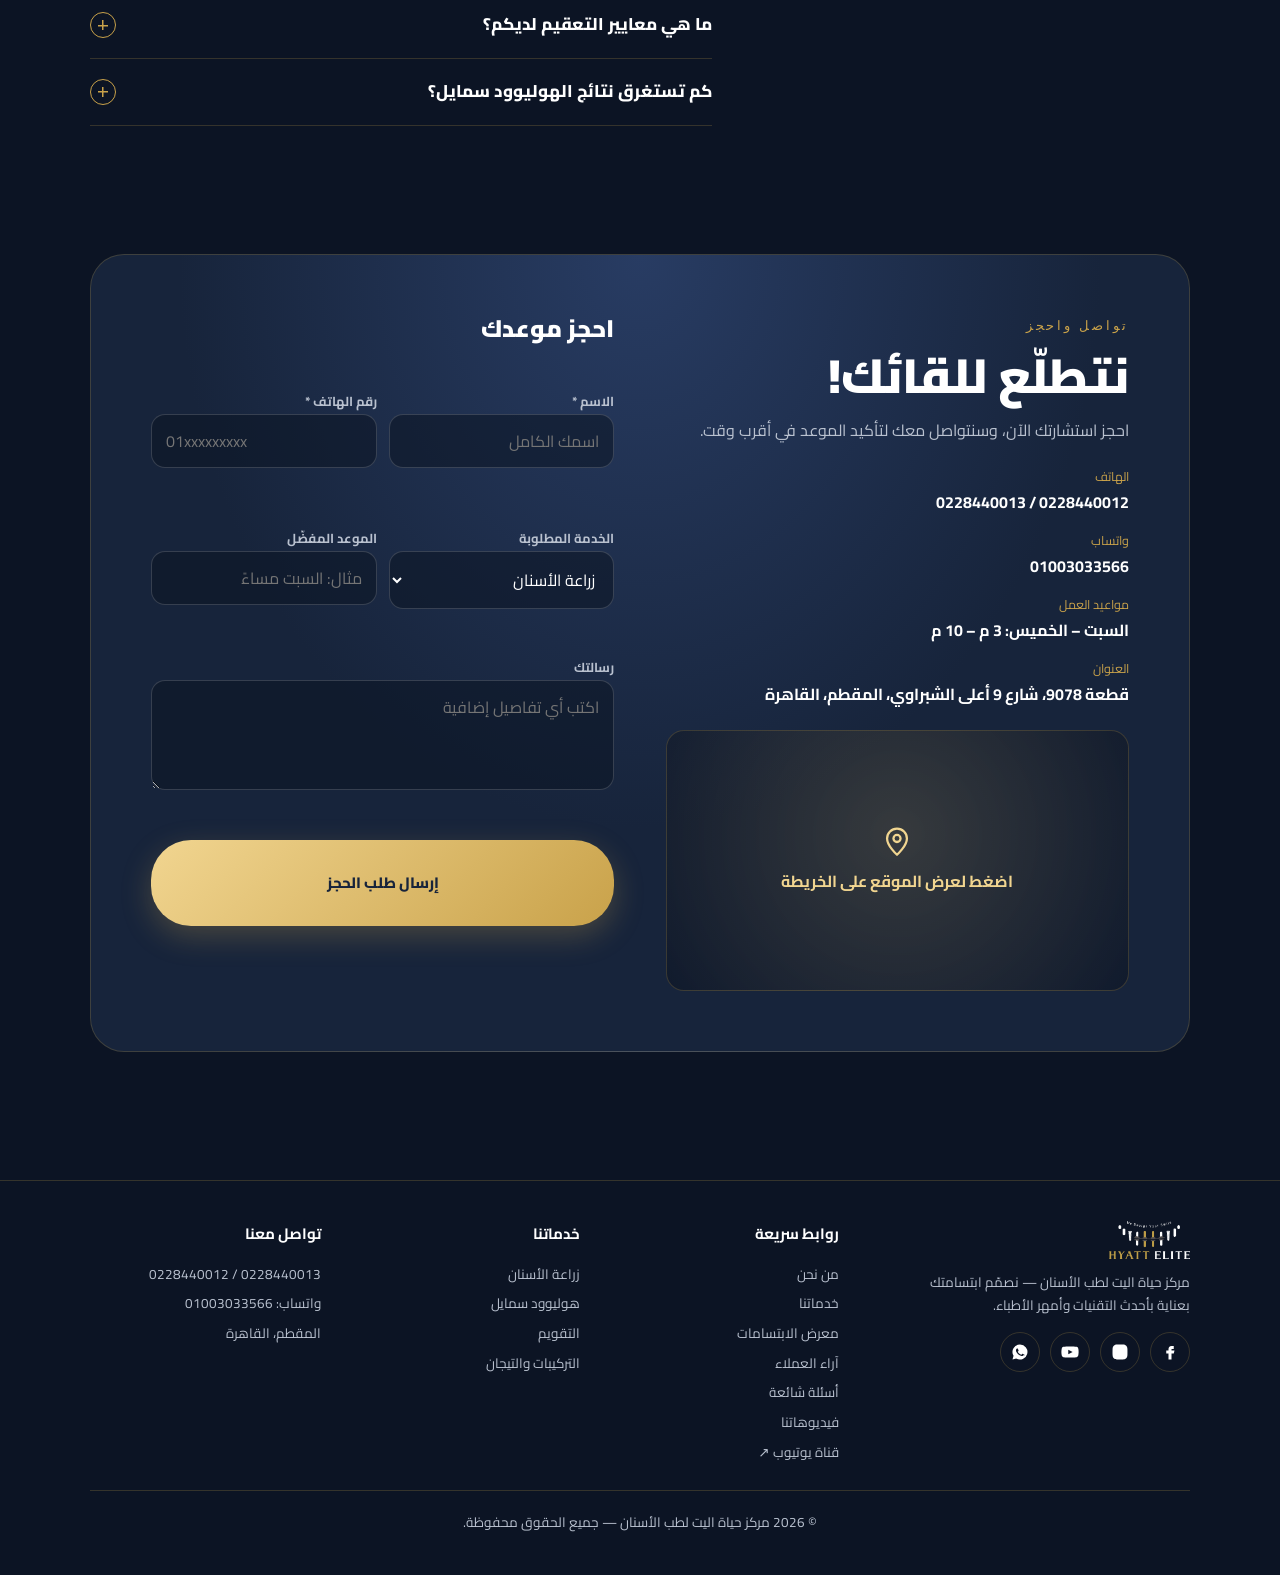
==== commit c9943bdc: "حذف سطر We Design Your Smile تحت اللوجو في الهيرو Co-Authored-By: Claude Opus 5.5 <noreply@anthropic" ====
--- a/index.html
+++ b/index.html
@@ -503,7 +503,6 @@
 <section class="hero" id="home" style="padding-bottom:0">
   <div class="wrap hero-copy">
     <div class="hero-art" aria-hidden="true"><span class="hbl-base"></span><span class="hbl-shine"></span><span class="hbl-glow"></span></div>
-    <div class="latin load">We Design Your Smile</div>
     <h1 class="load d1">ابتسامتك تستحق <em>عناية النخبة</em></h1>
     <p class="load d2">في مركز حياة اليت لطب الأسنان بالمقطم، القاهرة، نصمّم لك ابتسامة طبيعية وواثقة بأحدث تقنيات زراعة الأسنان والهوليوود سمايل والتقويم — على يد نخبة من الأطباء.</p>
     <div class="cta load d3">
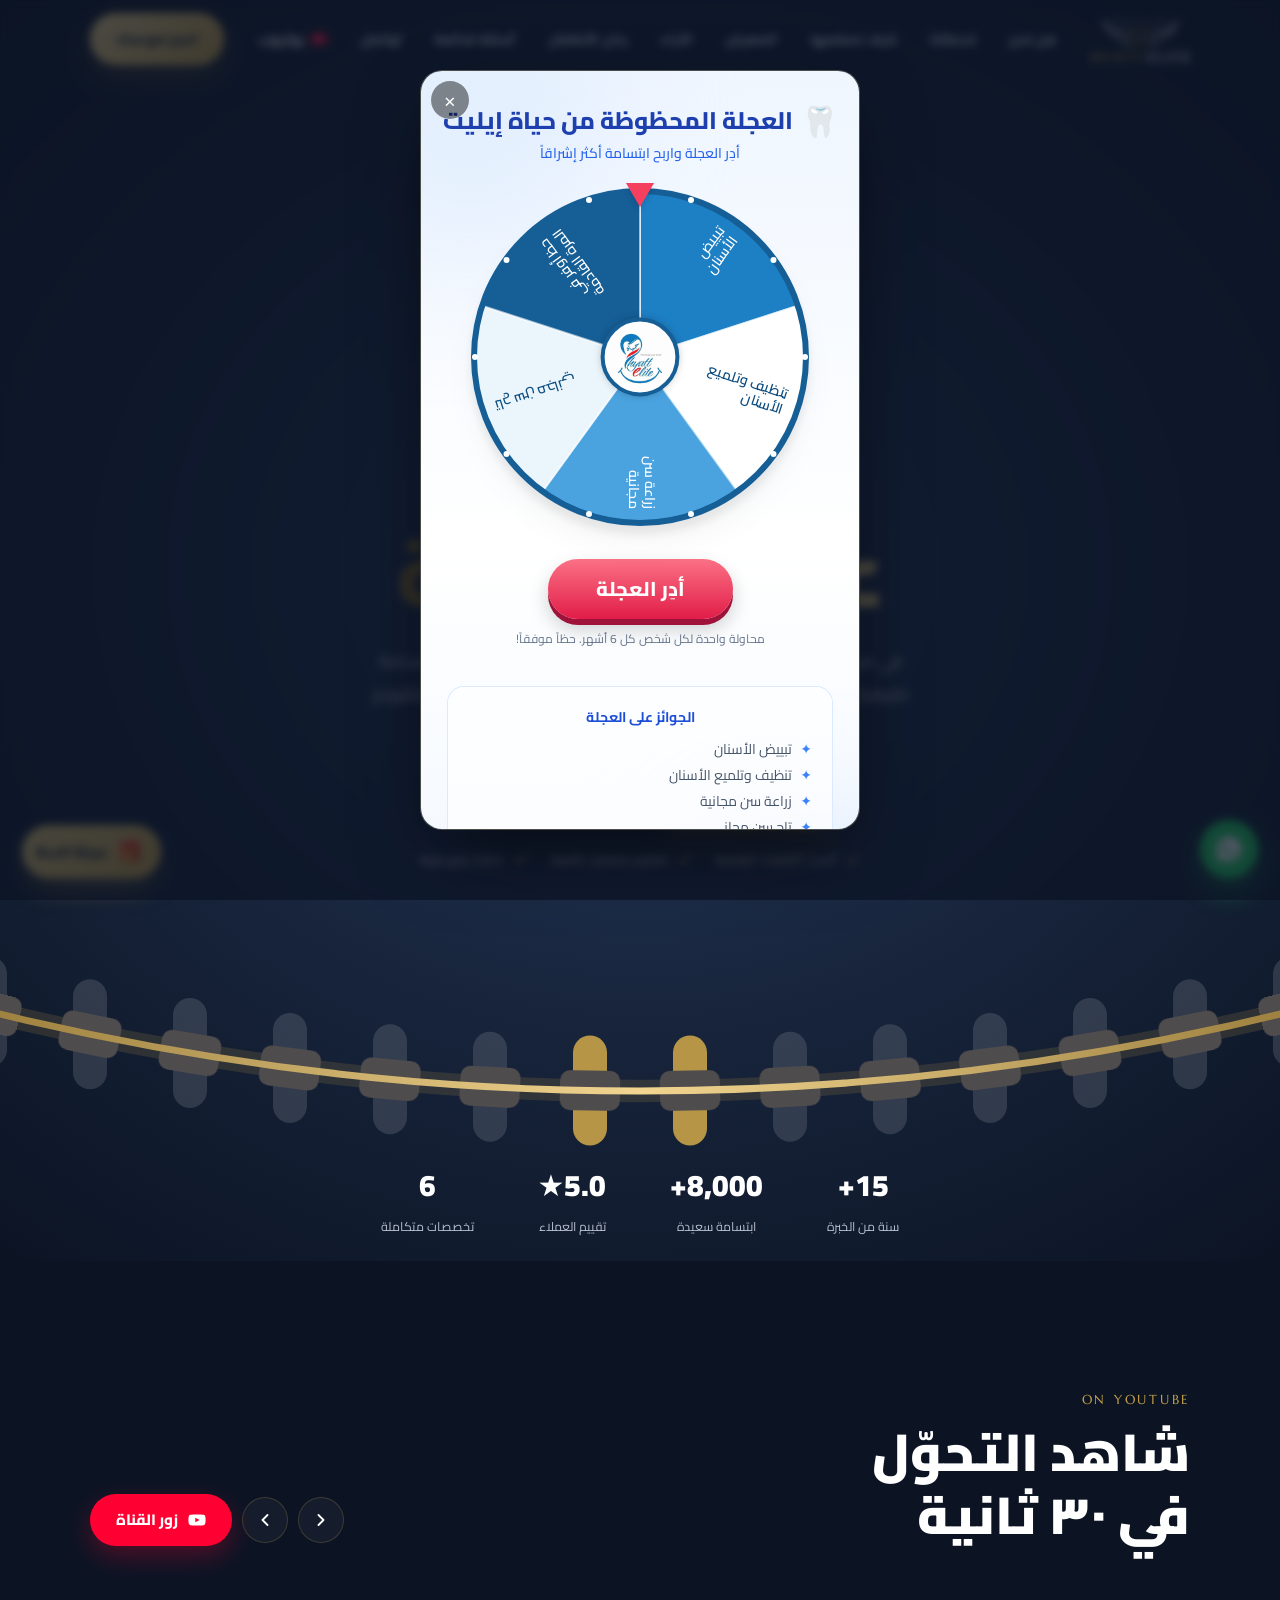
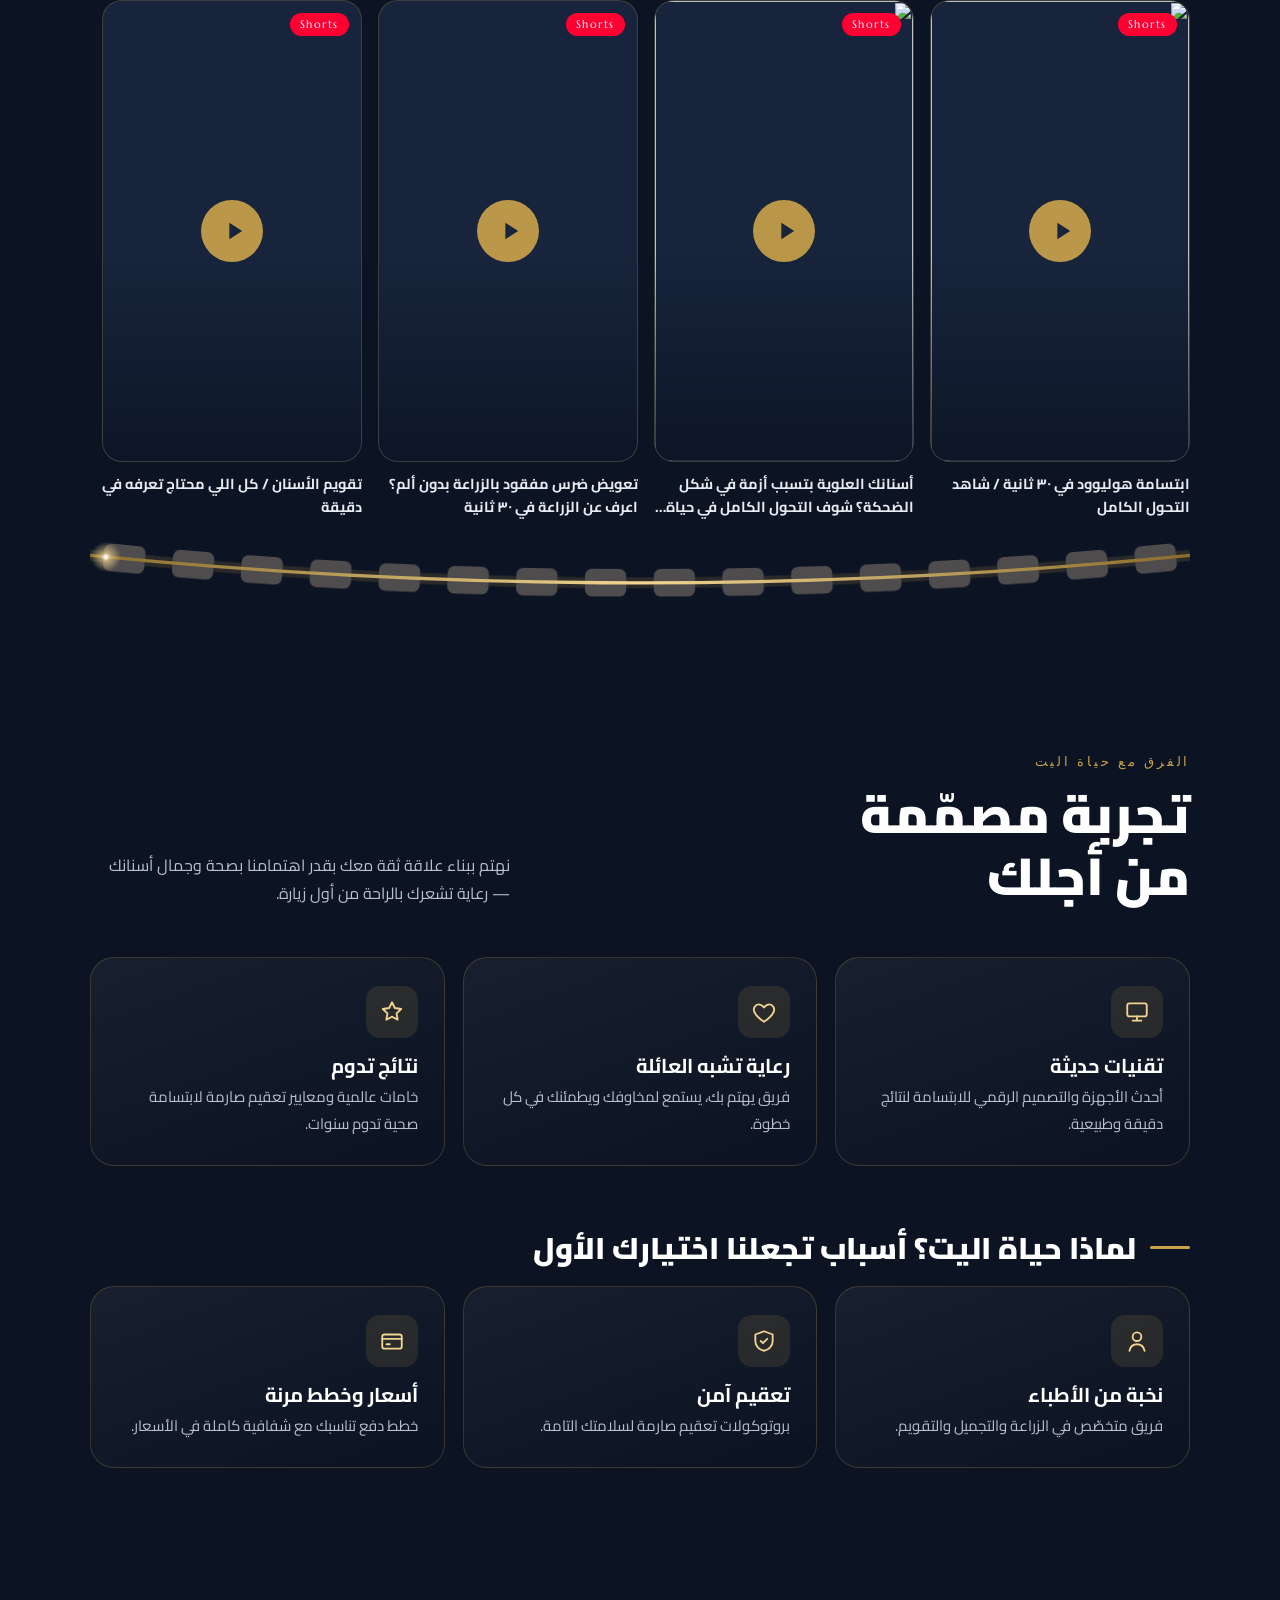
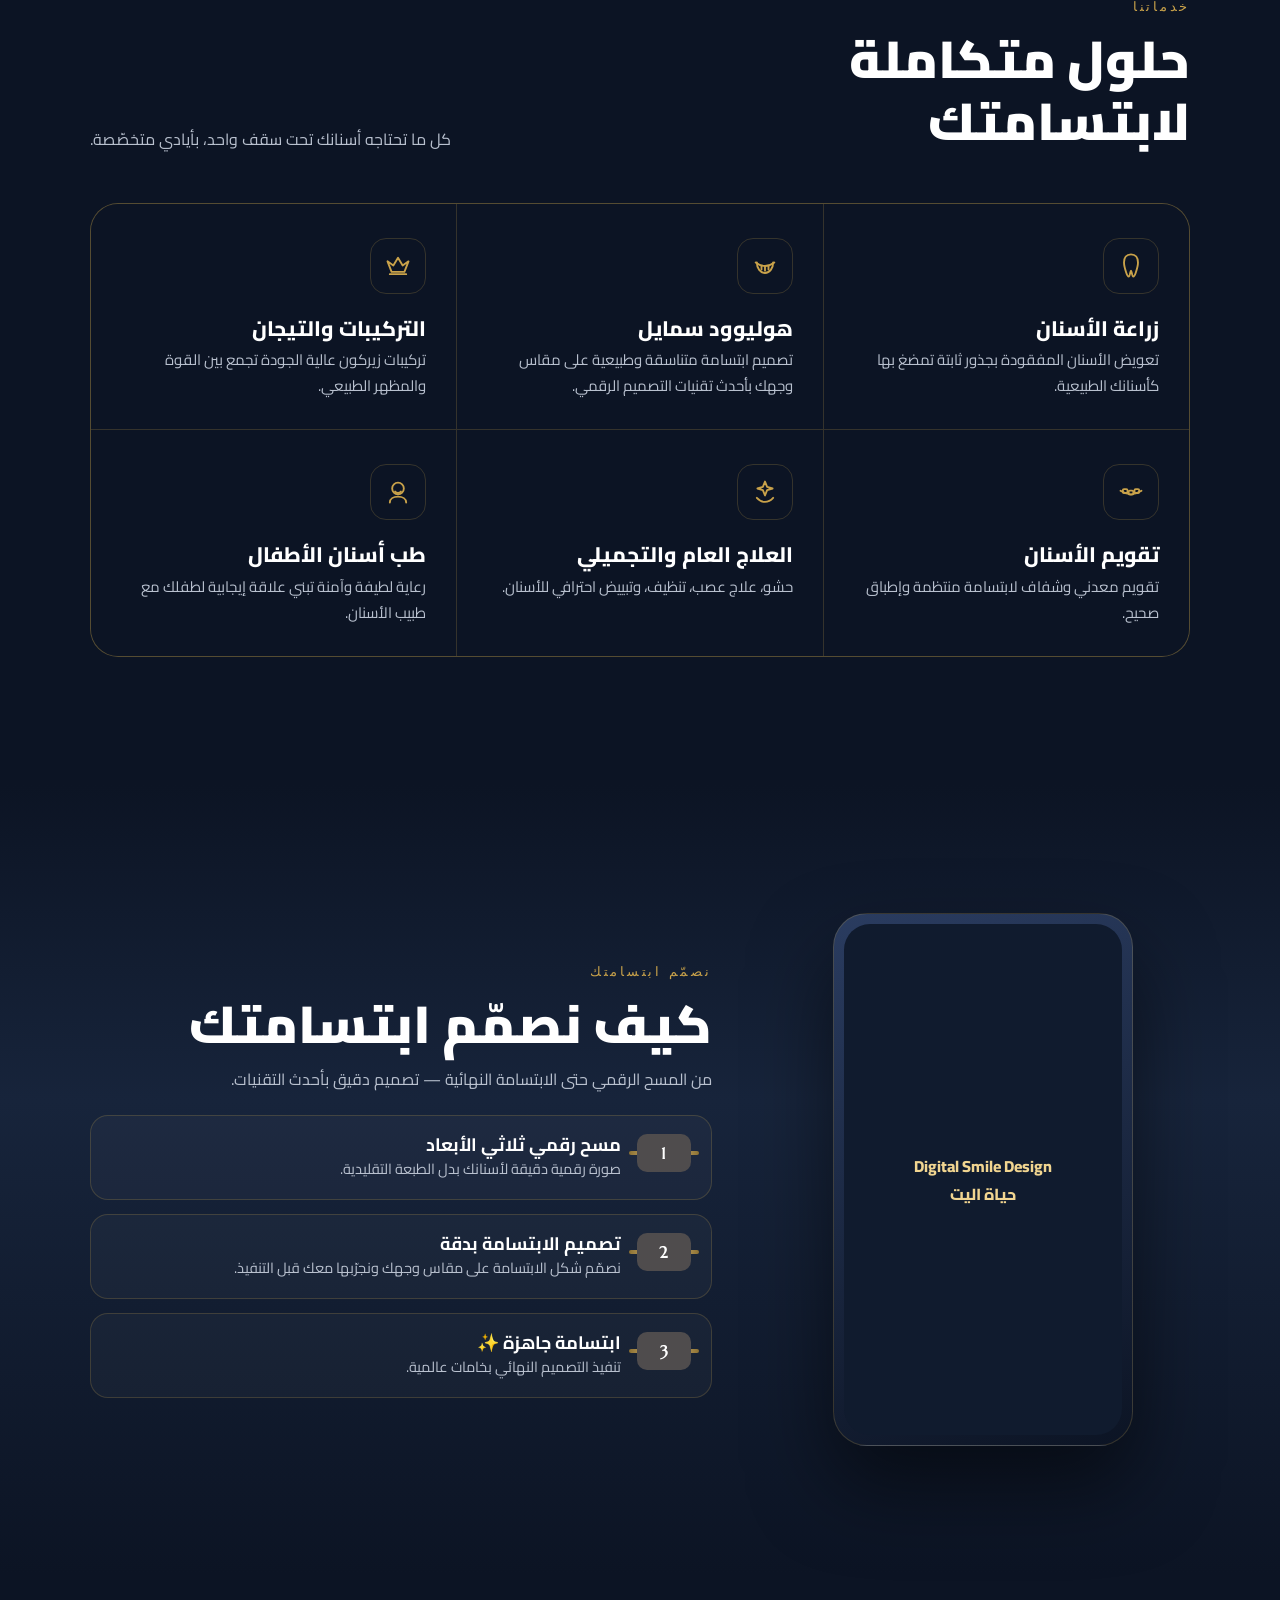
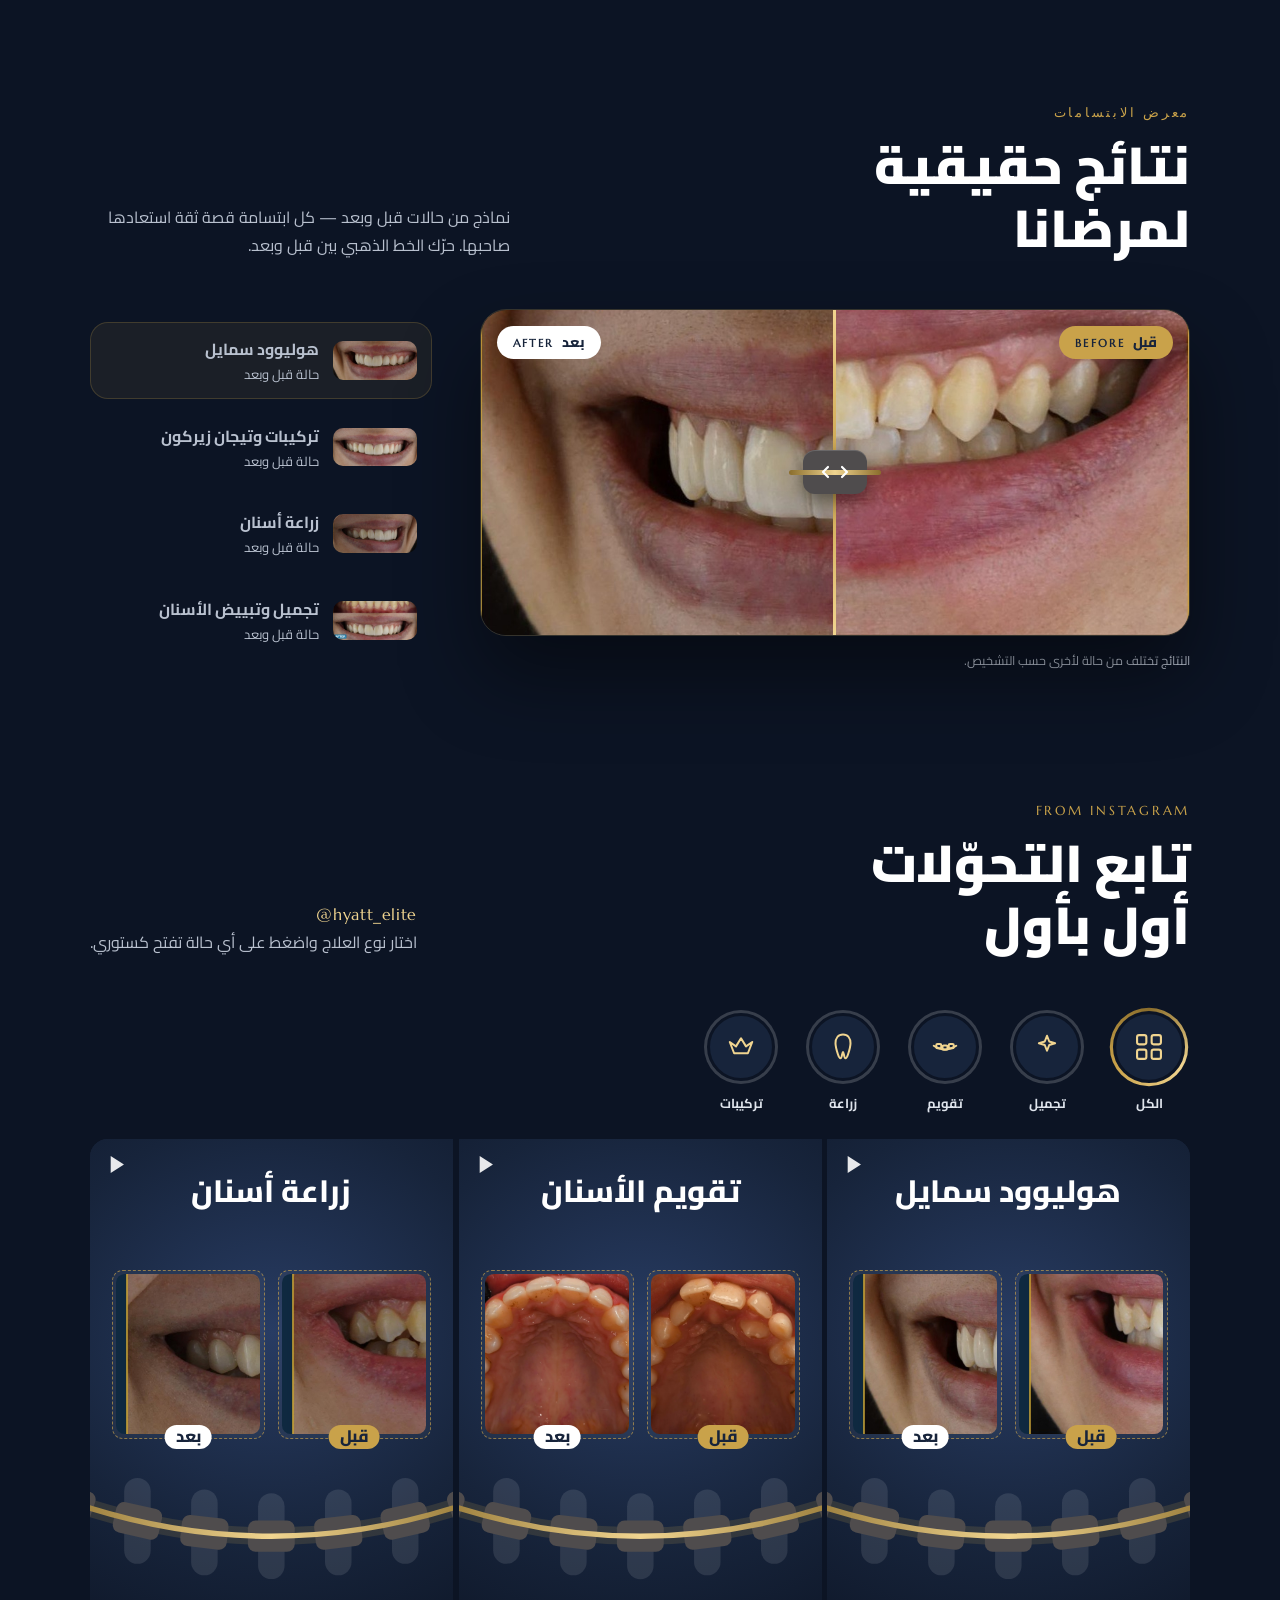
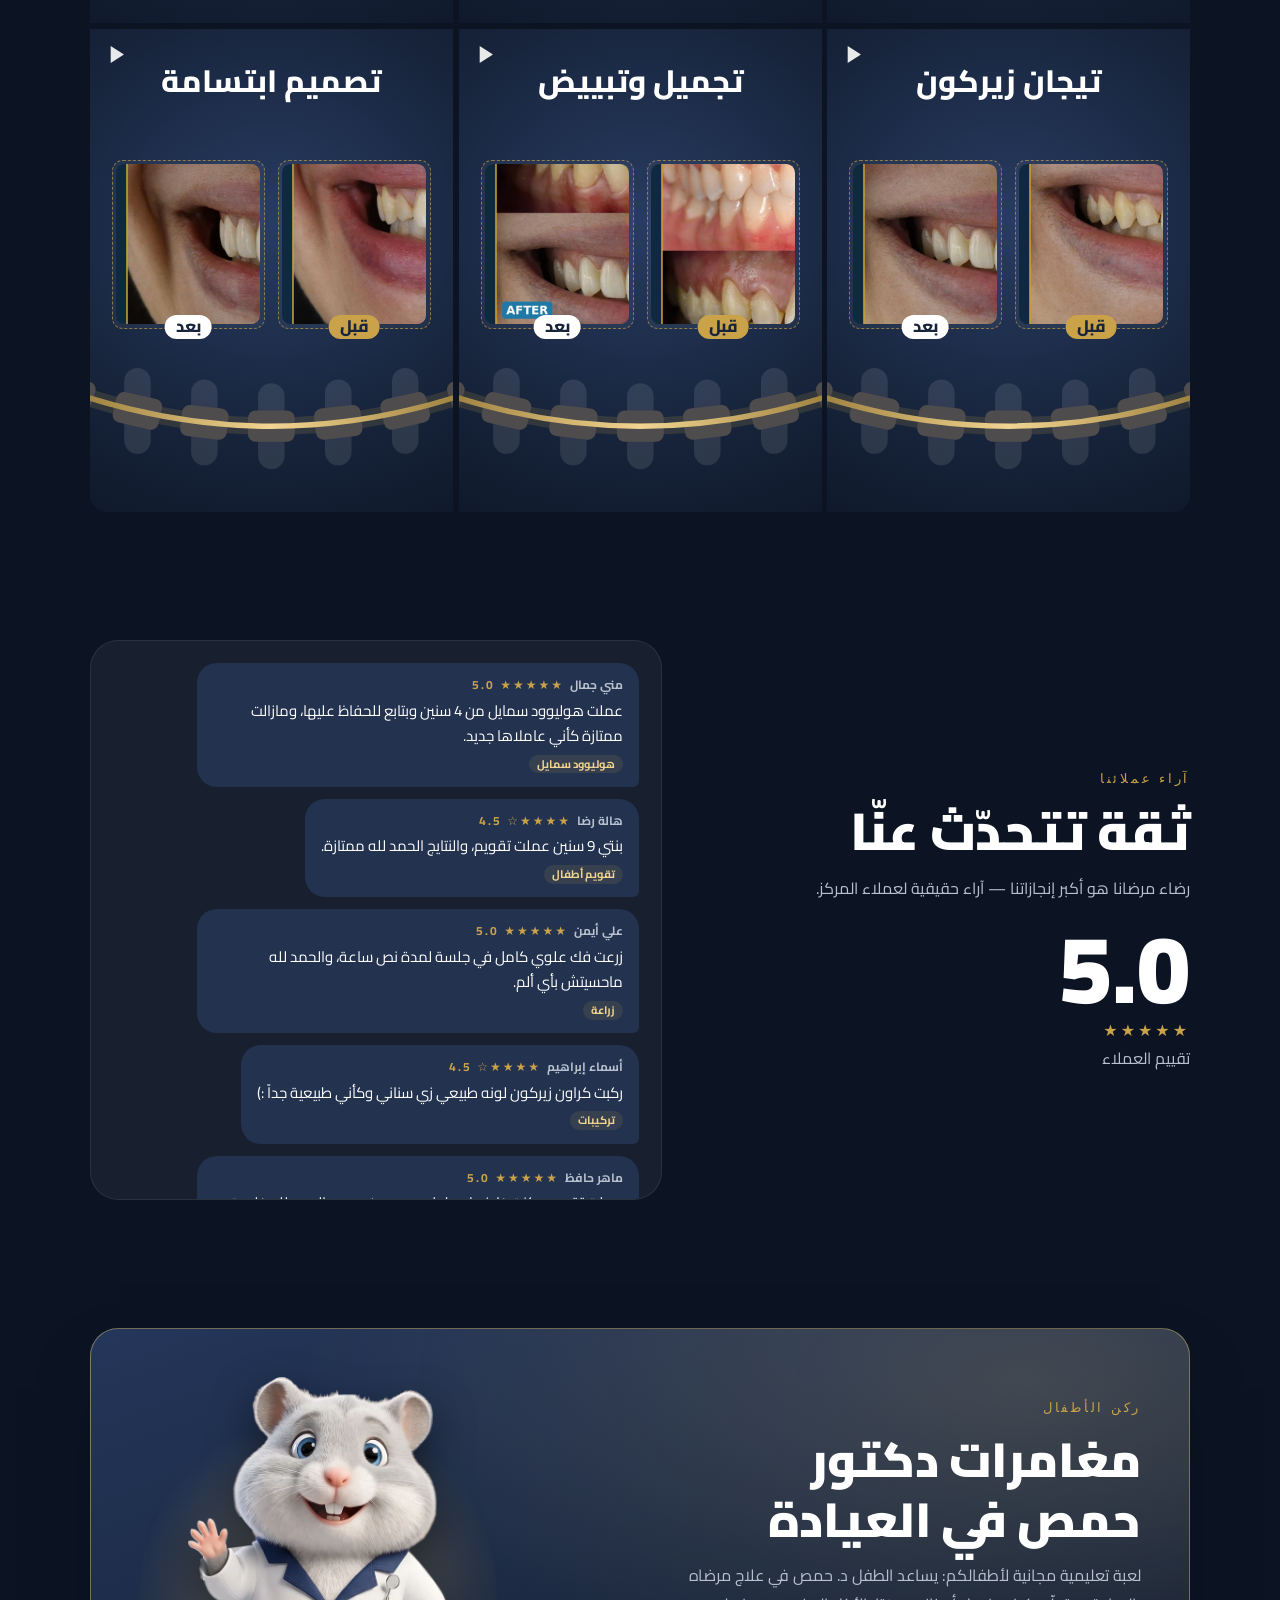
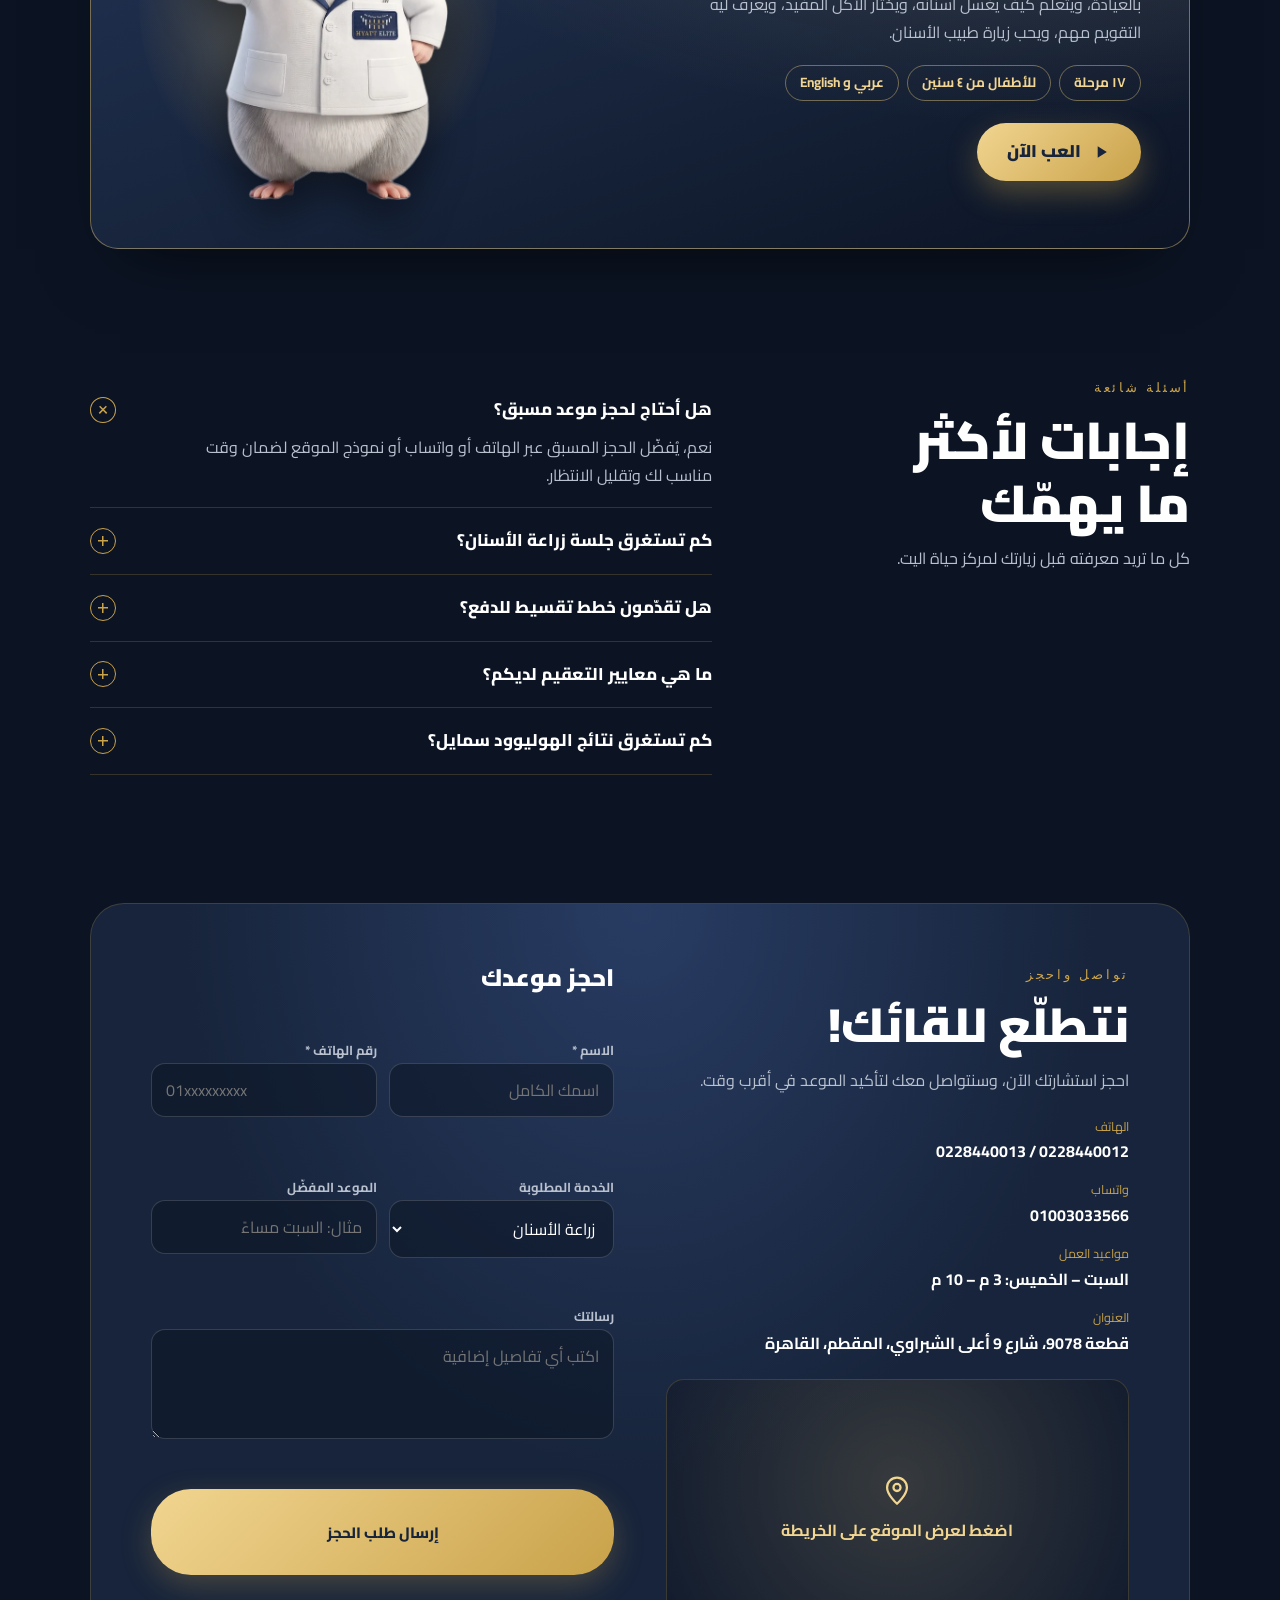
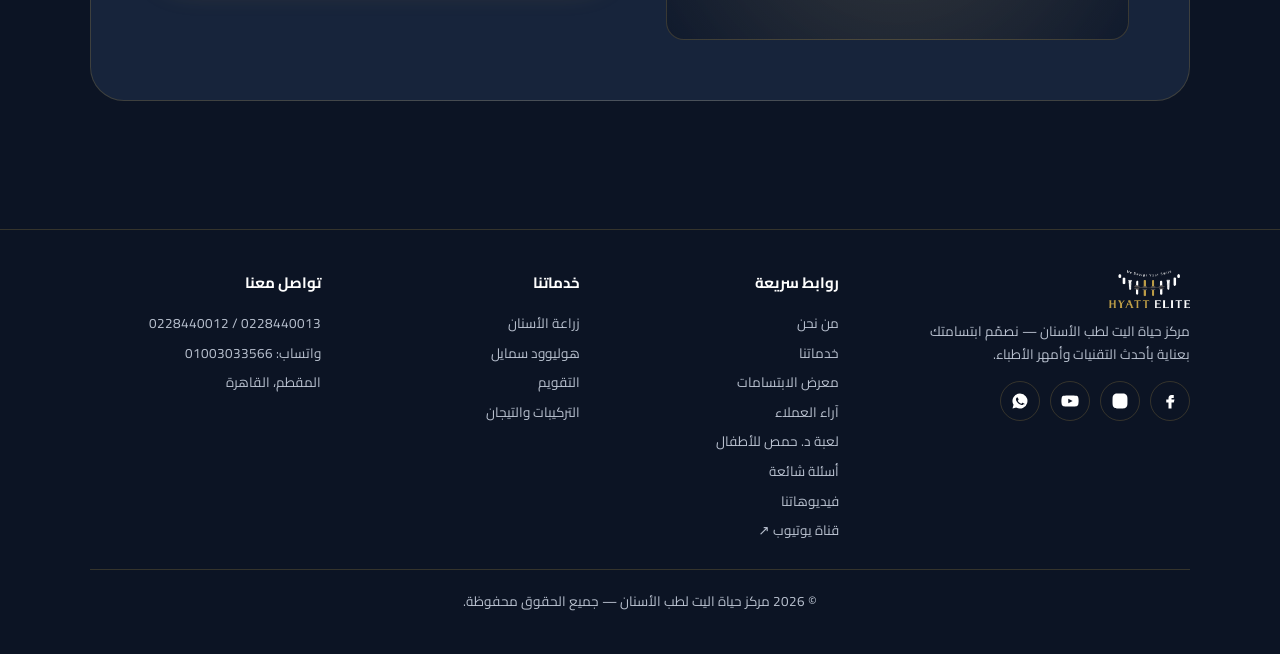
==== commit 3aedf063: "إضافة لعبة د. حمص للموقع في قسم ركن الأطفال Add a Kids Corner section on the home page with a Play b" ====
--- a/index.html
+++ b/index.html
@@ -482,7 +482,7 @@
   <div class="wrap">
     <a href="#home" aria-label="مركز حياة اليت لطب الأسنان"><img src="assets/logo_white.png" alt="شعار مركز حياة اليت"></a>
     <nav class="nav" aria-label="القائمة الرئيسية">
-      <a href="#about">من نحن</a><a href="#services">خدماتنا</a><a href="#smile-design">كيف نصمّمها</a><a href="#gallery">المعرض</a><a href="#reviews">الآراء</a><a href="#faq">أسئلة شائعة</a><a href="#contact">تواصل</a>
+      <a href="#about">من نحن</a><a href="#services">خدماتنا</a><a href="#smile-design">كيف نصمّمها</a><a href="#gallery">المعرض</a><a href="#reviews">الآراء</a><a href="#kids">ركن الأطفال</a><a href="#faq">أسئلة شائعة</a><a href="#contact">تواصل</a>
       <a class="nav-yt" href="https://www.youtube.com/@HyattElite" target="_blank" rel="noopener"><svg viewBox="0 0 24 24"><path d="M23 7.2a3 3 0 0 0-2.1-2.1C19 4.6 12 4.6 12 4.6s-7 0-8.9.5A3 3 0 0 0 1 7.2 31 31 0 0 0 .5 12a31 31 0 0 0 .5 4.8 3 3 0 0 0 2.1 2.1c1.9.5 8.9.5 8.9.5s7 0 8.9-.5a3 3 0 0 0 2.1-2.1c.4-1.6.5-4.8.5-4.8s0-3.2-.5-4.8zM9.7 15.1V8.9L15.5 12z" fill="#ff0033"/><path d="M9.7 15.1V8.9L15.5 12z" fill="#fff"/></svg>يوتيوب</a>
     </nav>
     <a class="btn btn-gold" href="#contact">احجز موعدك</a>
@@ -493,7 +493,7 @@
 <div class="drawer" id="drawer">
   <nav class="drawer-panel" aria-label="القائمة">
     <button class="dclose" id="drawerClose" aria-label="إغلاق">✕</button>
-    <a href="#home">الرئيسية</a><a href="#about">من نحن</a><a href="#services">خدماتنا</a><a href="#smile-design">كيف نصمّمها</a><a href="#gallery">المعرض</a><a href="#reviews">آراء العملاء</a><a href="#faq">أسئلة شائعة</a><a href="#contact">تواصل واحجز</a><a href="#videos">فيديوهاتنا</a><a href="https://www.youtube.com/@HyattElite" target="_blank" rel="noopener">قناة يوتيوب ↗</a>
+    <a href="#home">الرئيسية</a><a href="#about">من نحن</a><a href="#services">خدماتنا</a><a href="#smile-design">كيف نصمّمها</a><a href="#gallery">المعرض</a><a href="#reviews">آراء العملاء</a><a href="#kids">ركن الأطفال</a><a href="#faq">أسئلة شائعة</a><a href="#contact">تواصل واحجز</a><a href="#videos">فيديوهاتنا</a><a href="https://www.youtube.com/@HyattElite" target="_blank" rel="noopener">قناة يوتيوب ↗</a>
     <a class="btn btn-gold" href="#contact" style="margin-top:14px;justify-content:center">احجز موعدك</a>
   </nav>
 </div>
@@ -659,6 +659,42 @@
       <p style="color:var(--muted)">تقييم العملاء</p>
     </div>
     <div class="chat" id="chat" tabindex="0" aria-label="آراء العملاء"></div>
+  </div>
+</section>
+
+<!-- ===== KIDS CORNER: Dr. Homos game ===== -->
+<style>
+  .kc{position:relative;display:grid;grid-template-columns:minmax(0,1.25fr) minmax(0,.75fr);align-items:center;gap:clamp(16px,4vw,48px);
+    padding:clamp(24px,4vw,48px);border-radius:28px;overflow:hidden;
+    background:radial-gradient(120% 120% at 85% 10%,rgba(241,213,144,.18),transparent 55%),linear-gradient(160deg,#24365a,#17243b 60%,#0c1424);
+    border:1px solid rgba(226,198,122,.45);box-shadow:0 30px 70px -30px rgba(0,0,0,.7)}
+  .kc h2{font-size:clamp(28px,4.4vw,48px);font-weight:900;margin:10px 0 12px;line-height:1.25}
+  .kc p{color:var(--muted);margin:0 0 18px;max-width:52ch;line-height:1.8}
+  .kc-tags{display:flex;flex-wrap:wrap;gap:8px;margin-bottom:22px}
+  .kc-tags span{border:1px solid rgba(226,198,122,.45);color:var(--gold-hi);border-radius:999px;padding:5px 14px;font-size:13.5px;font-weight:700}
+  .kc-play{display:inline-flex;align-items:center;gap:10px;padding:14px 30px;border-radius:40px;font-weight:900;font-size:17px;text-decoration:none;
+    background:linear-gradient(135deg,var(--gold-hi),var(--gold));color:var(--navy);box-shadow:0 12px 30px rgba(201,162,74,.35);transition:transform .25s}
+  .kc-play:hover{transform:translateY(-3px)}
+  .kc-play svg{width:20px;height:20px;fill:currentColor}
+  .kc-art{position:relative;display:flex;justify-content:center;align-items:flex-end;min-height:260px}
+  .kc-art:before{content:"";position:absolute;inset:6% 0 0;border-radius:50%;background:radial-gradient(circle,rgba(241,213,144,.45),rgba(201,162,74,.1) 55%,transparent 70%)}
+  .kc-art img{position:relative;width:min(260px,100%);height:auto;filter:drop-shadow(0 16px 20px rgba(0,0,0,.5));animation:kcFloat 3.4s ease-in-out infinite}
+  @keyframes kcFloat{50%{transform:translateY(-10px)}}
+  @media(max-width:760px){.kc{grid-template-columns:1fr;text-align:center}.kc p{margin-inline:auto}.kc-tags{justify-content:center}.kc-art{order:-1;min-height:0}.kc-art img{width:min(200px,60vw)}}
+  @media(prefers-reduced-motion:reduce){.kc-art img{animation:none}}
+</style>
+<section id="kids" style="padding-top:0">
+  <div class="wrap">
+    <div class="kc rv">
+      <div>
+        <div class="latin">ركن الأطفال</div>
+        <h2>مغامرات دكتور حمص في العيادة</h2>
+        <p>لعبة تعليمية مجانية لأطفالكم: يساعد الطفل د. حمص في علاج مرضاه بالعيادة، ويتعلّم كيف يغسل أسنانه، ويختار الأكل المفيد، ويعرف ليه التقويم مهم، ويحب زيارة طبيب الأسنان.</p>
+        <div class="kc-tags"><span>١٧ مرحلة</span><span>للأطفال من ٤ سنين</span><span>عربي و English</span></div>
+        <a class="kc-play" href="dr-homos-game/"><svg viewBox="0 0 24 24" aria-hidden="true"><path d="M8 5v14l11-7z"/></svg>العب الآن</a>
+      </div>
+      <div class="kc-art"><img src="dr-homos-game/homos-cut.webp" alt="د. حمص طبيب الأسنان في عيادة حياة اليت" width="552" height="900" loading="lazy"></div>
+    </div>
   </div>
 </section>
 
@@ -726,7 +762,7 @@
           <a href="https://wa.me/201003033566" target="_blank" rel="noopener" aria-label="WhatsApp"><svg viewBox="0 0 24 24"><path d="M12 2a10 10 0 0 0-8.6 15.1L2 22l5-1.3A10 10 0 1 0 12 2zm5.2 14.1c-.2.6-1.3 1.2-1.8 1.2-.5.1-1 .1-3.2-.7-2.7-1.1-4.4-3.8-4.5-4-.1-.2-1.1-1.4-1.1-2.7s.7-1.9.9-2.2c.2-.3.5-.3.7-.3h.5c.2 0 .4 0 .6.5l.8 2c.1.2.1.3 0 .5l-.4.6-.4.4c-.1.1-.3.3-.1.6.2.3.8 1.3 1.7 2.1 1.2 1 2.1 1.4 2.4 1.5.3.2.5.1.6-.1l.9-1c.2-.3.4-.2.6-.1l1.9.9c.3.1.5.2.5.3.1.2.1.7-.1 1.3z"/></svg></a>
         </div>
       </div>
-      <div class="fcol"><h4>روابط سريعة</h4><a href="#about">من نحن</a><a href="#services">خدماتنا</a><a href="#gallery">معرض الابتسامات</a><a href="#reviews">آراء العملاء</a><a href="#faq">أسئلة شائعة</a><a href="#videos">فيديوهاتنا</a><a href="https://www.youtube.com/@HyattElite" target="_blank" rel="noopener">قناة يوتيوب ↗</a></div>
+      <div class="fcol"><h4>روابط سريعة</h4><a href="#about">من نحن</a><a href="#services">خدماتنا</a><a href="#gallery">معرض الابتسامات</a><a href="#reviews">آراء العملاء</a><a href="dr-homos-game/">لعبة د. حمص للأطفال</a><a href="#faq">أسئلة شائعة</a><a href="#videos">فيديوهاتنا</a><a href="https://www.youtube.com/@HyattElite" target="_blank" rel="noopener">قناة يوتيوب ↗</a></div>
       <div class="fcol"><h4>خدماتنا</h4><a href="#services">زراعة الأسنان</a><a href="#services">هوليوود سمايل</a><a href="#services">التقويم</a><a href="#services">التركيبات والتيجان</a></div>
       <div class="fcol"><h4>تواصل معنا</h4><span dir="ltr" style="text-align:right">0228440012 / 0228440013</span><span>واتساب: <span dir="ltr">01003033566</span></span><span>المقطم، القاهرة</span></div>
     </div>
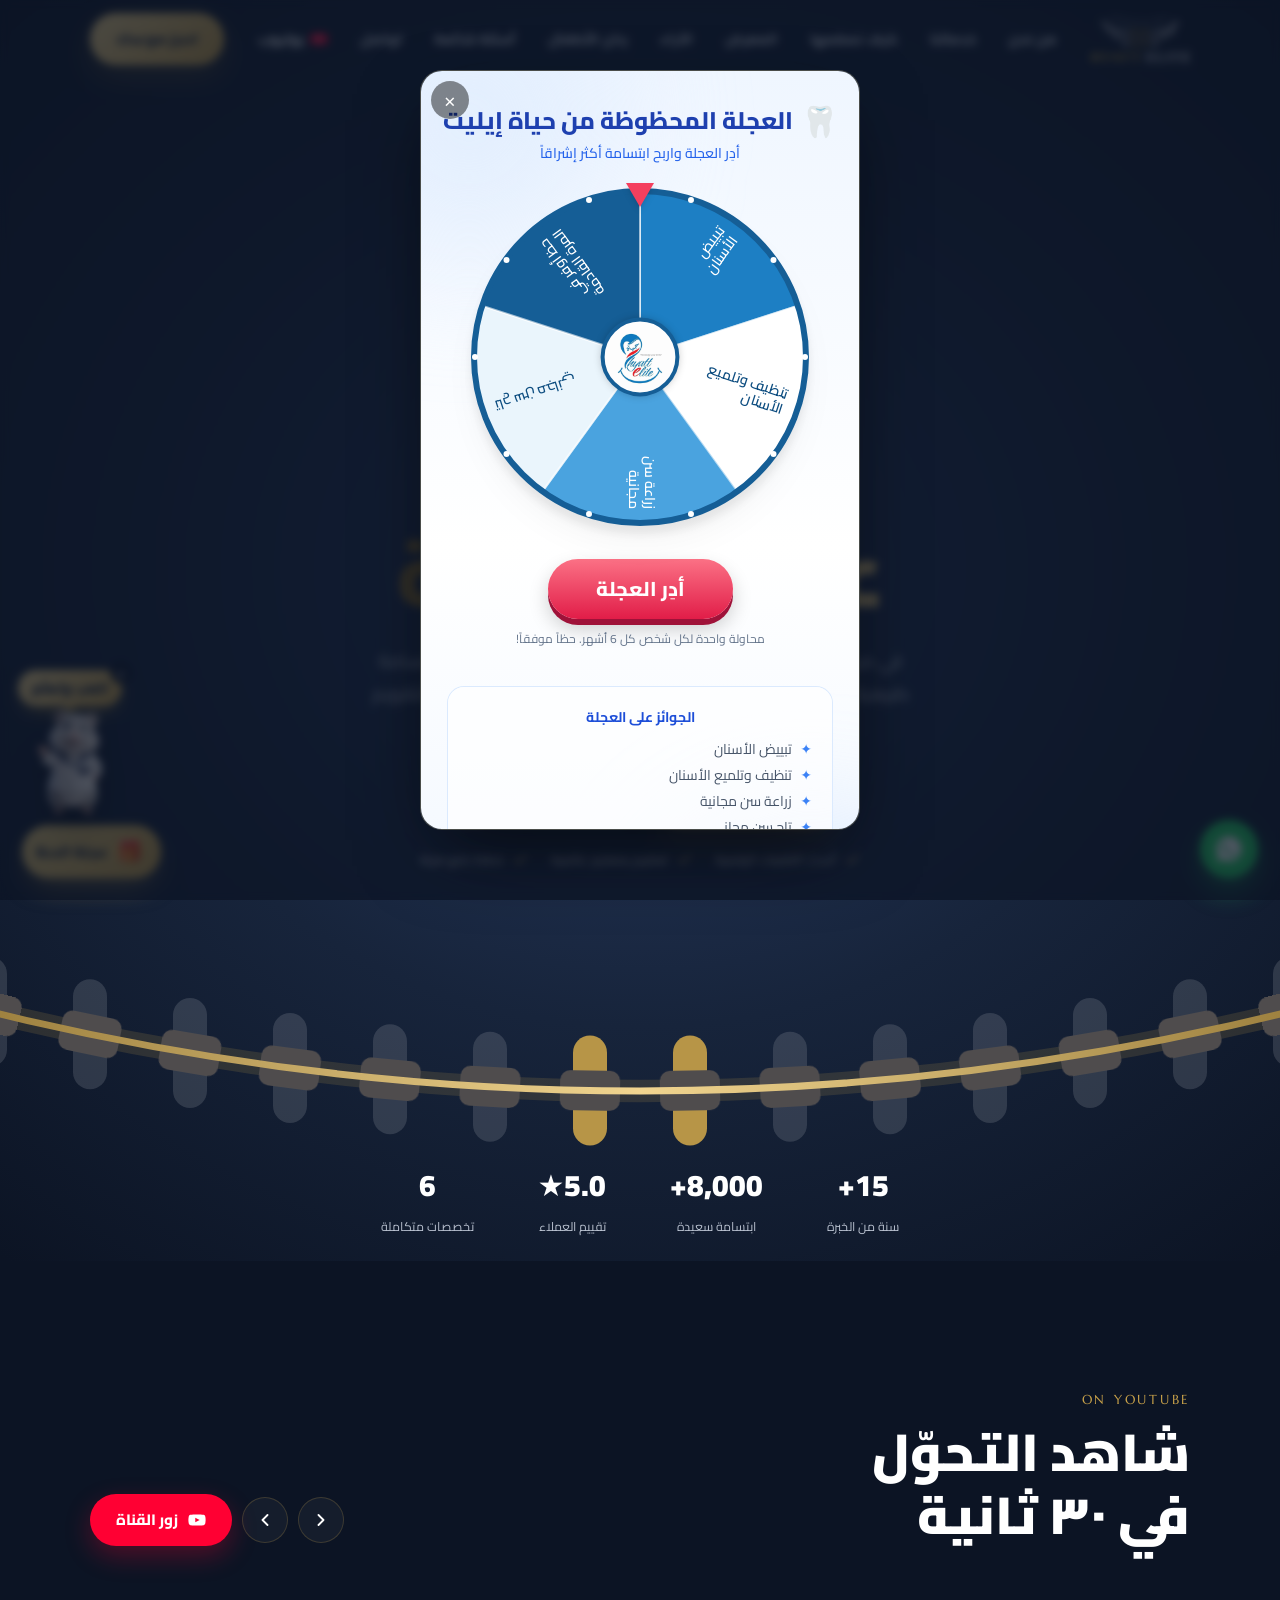
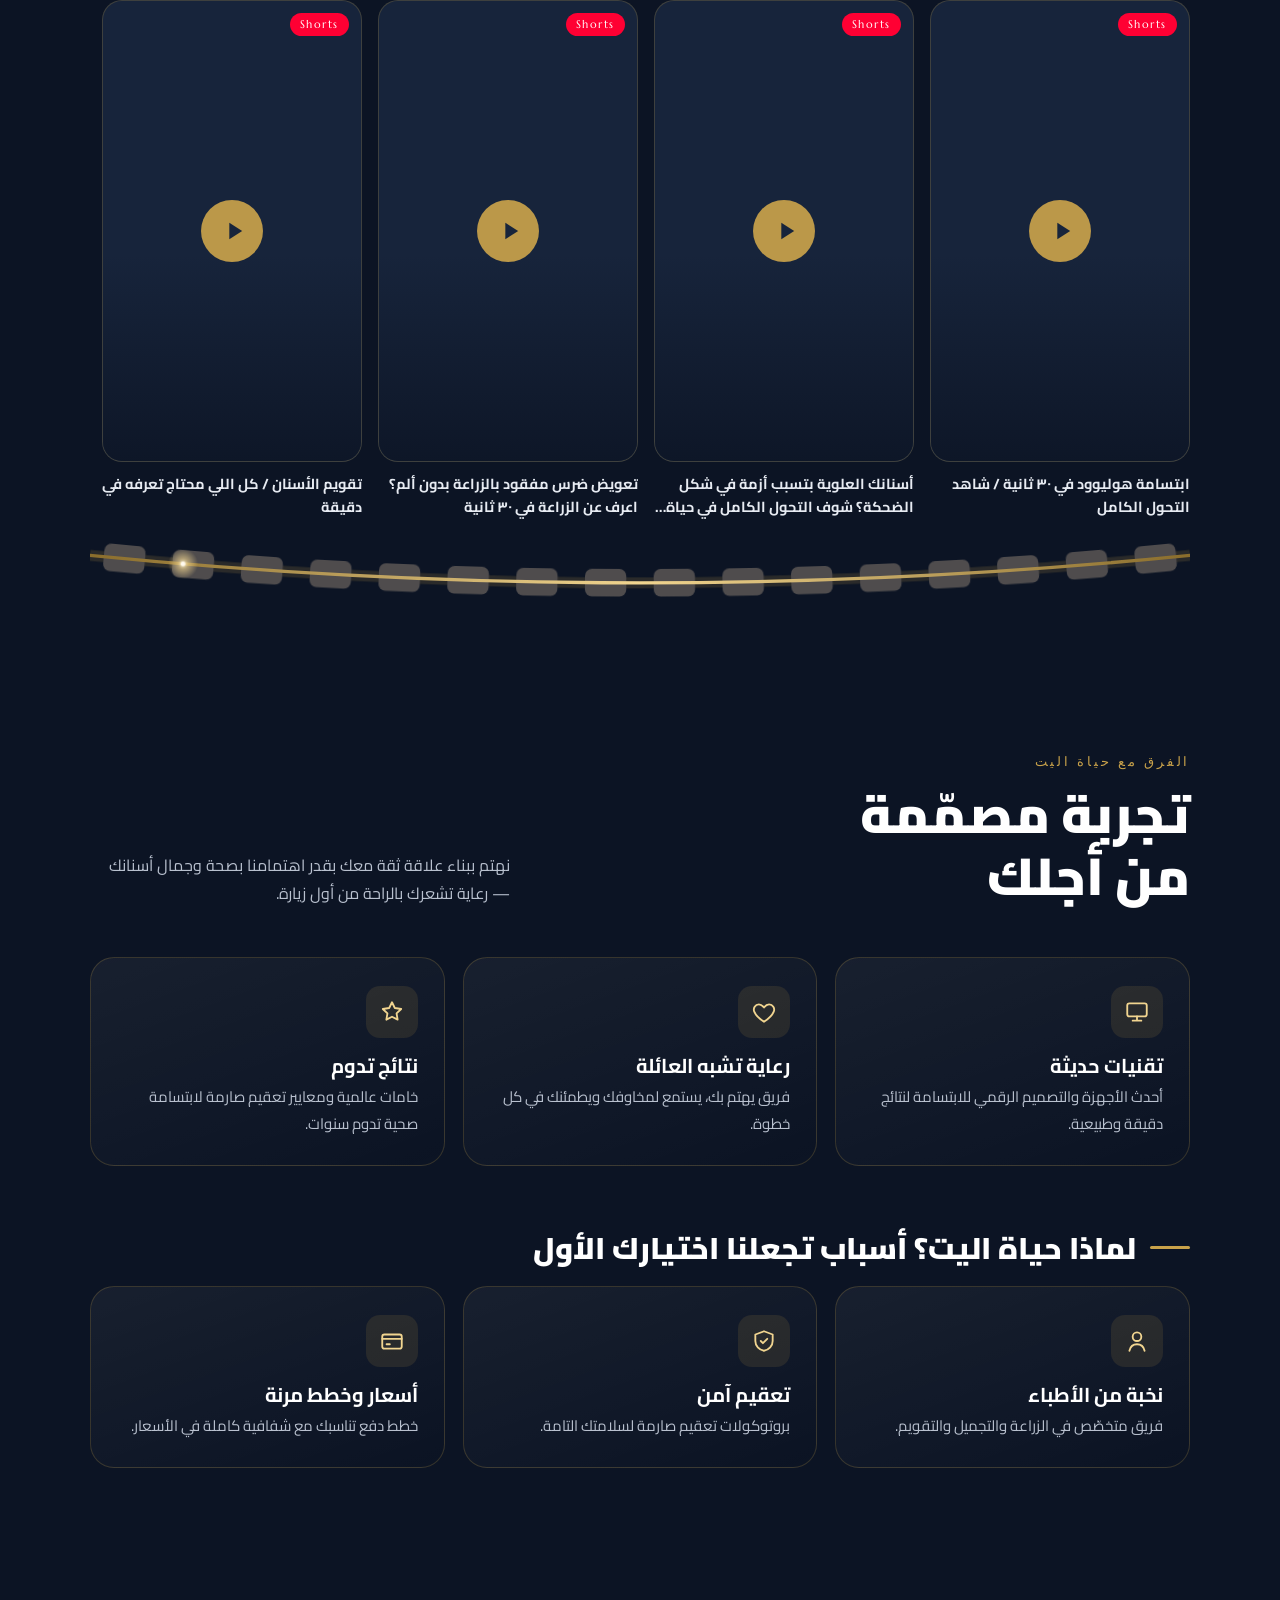
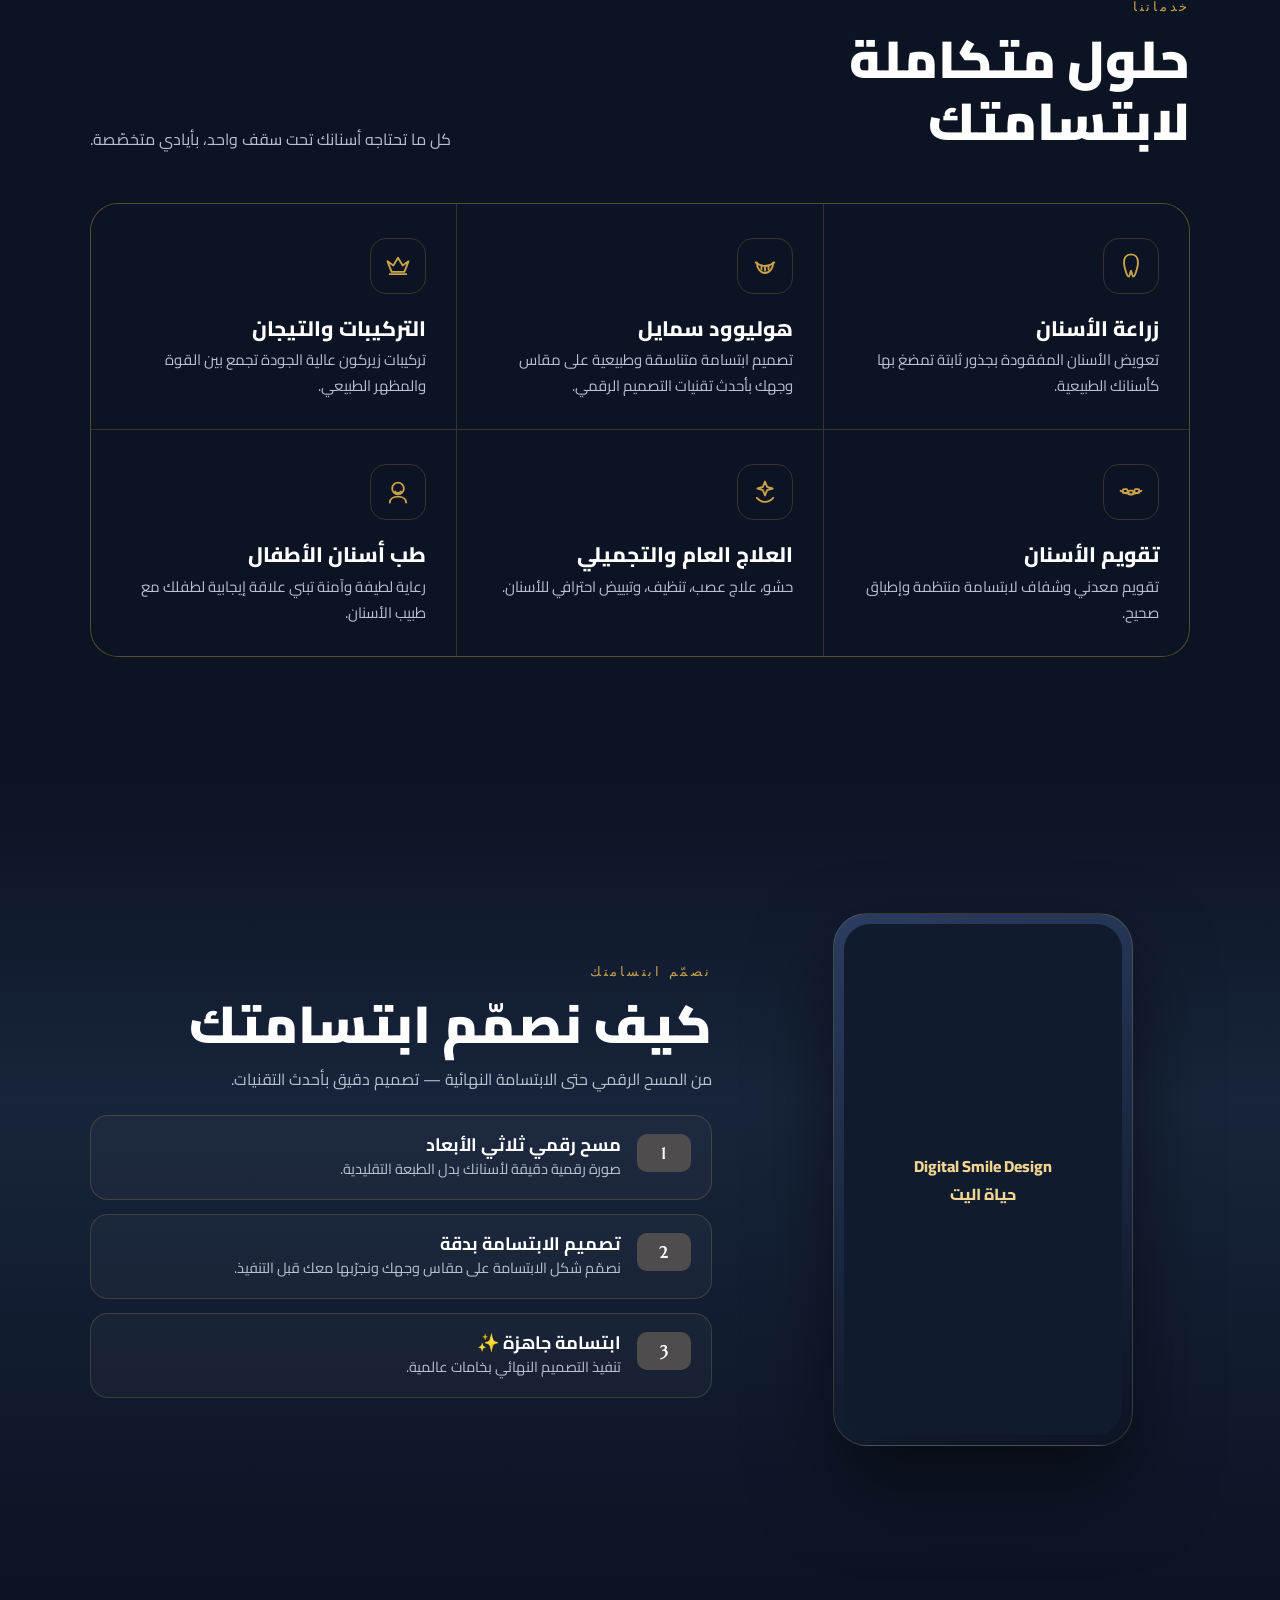
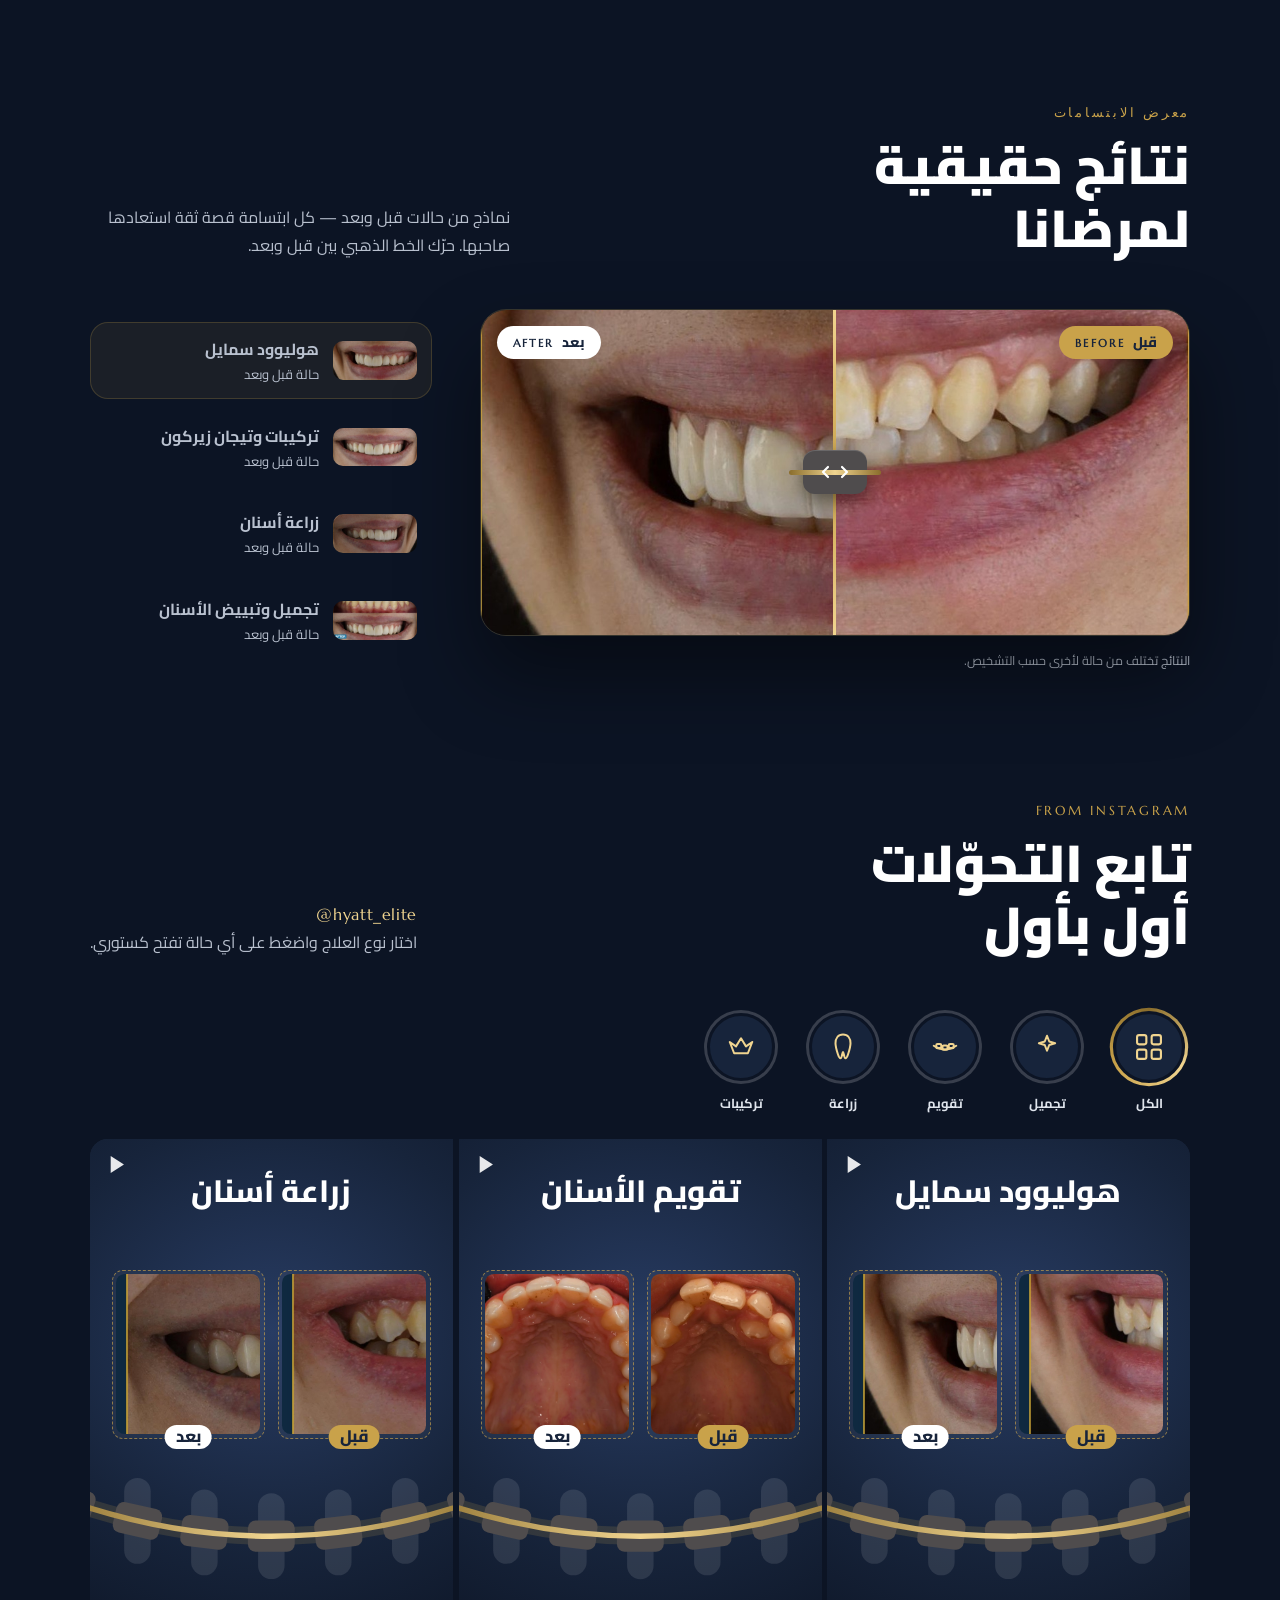
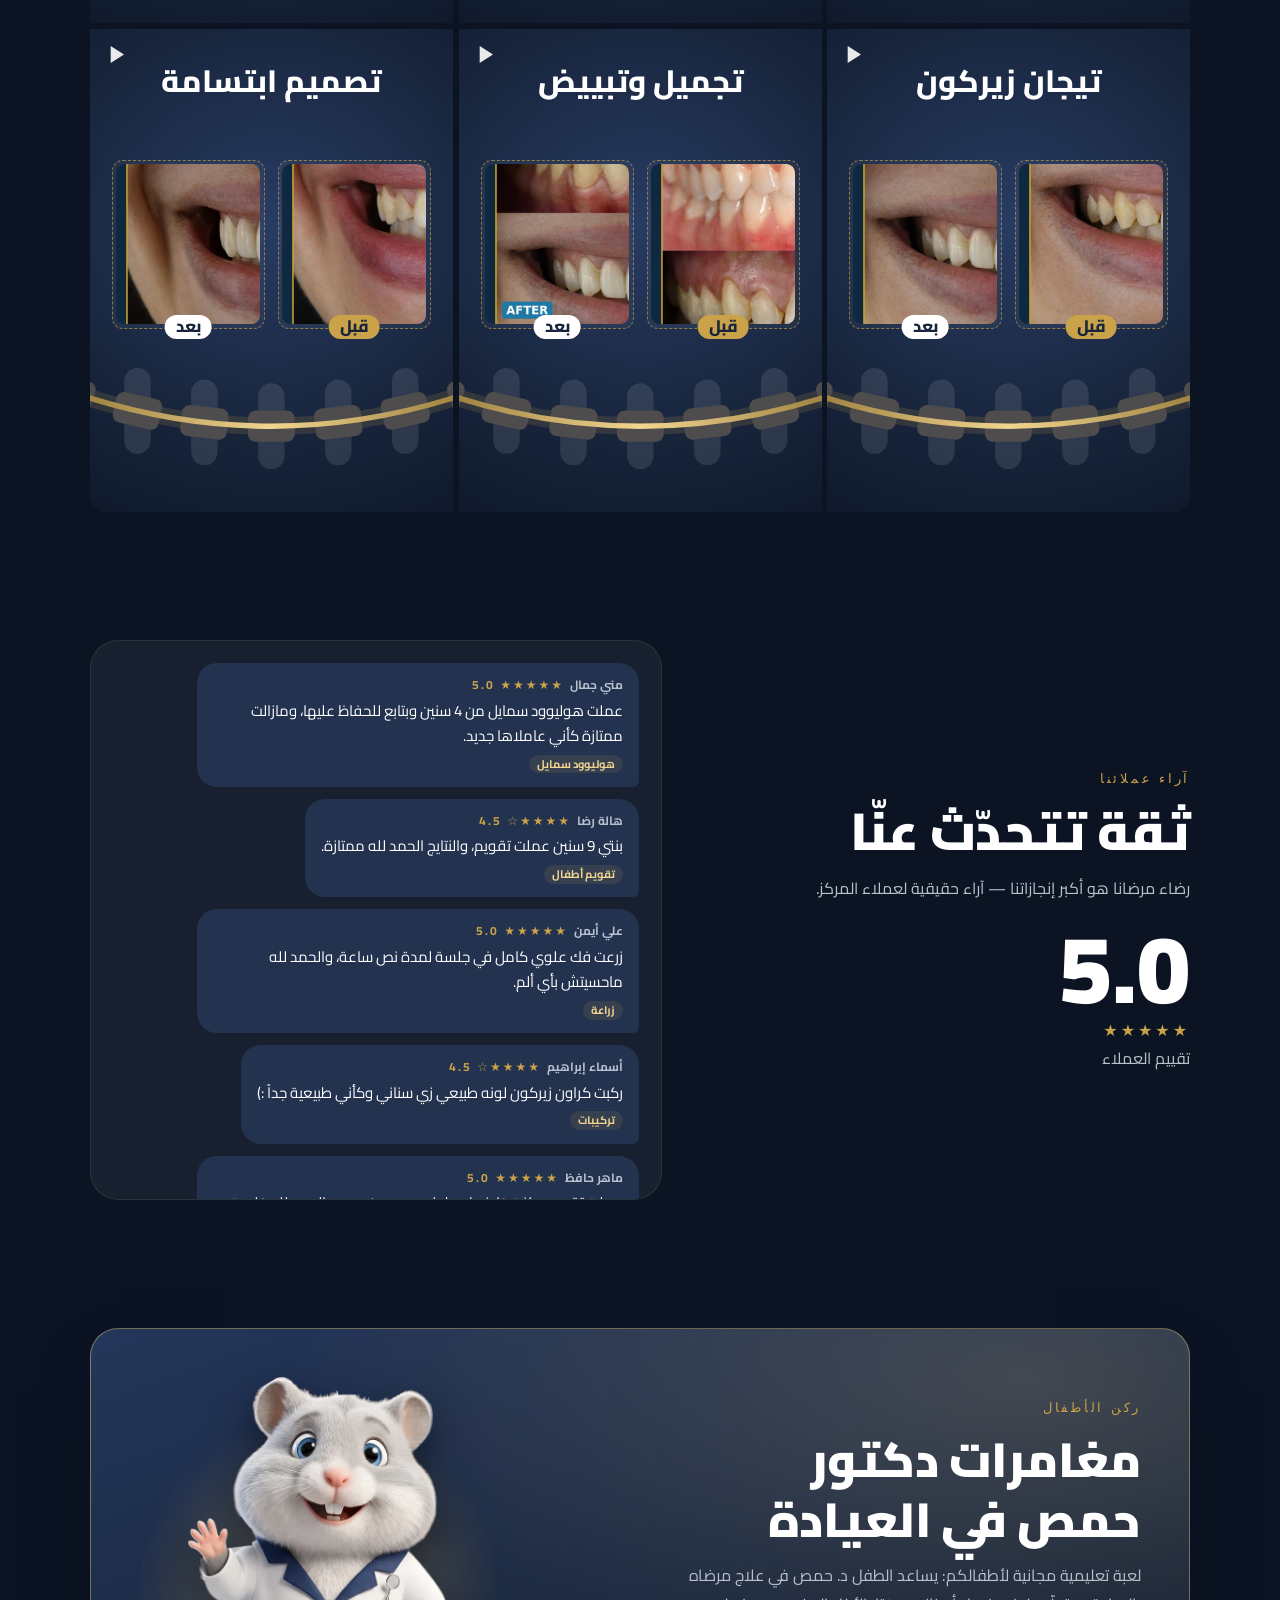
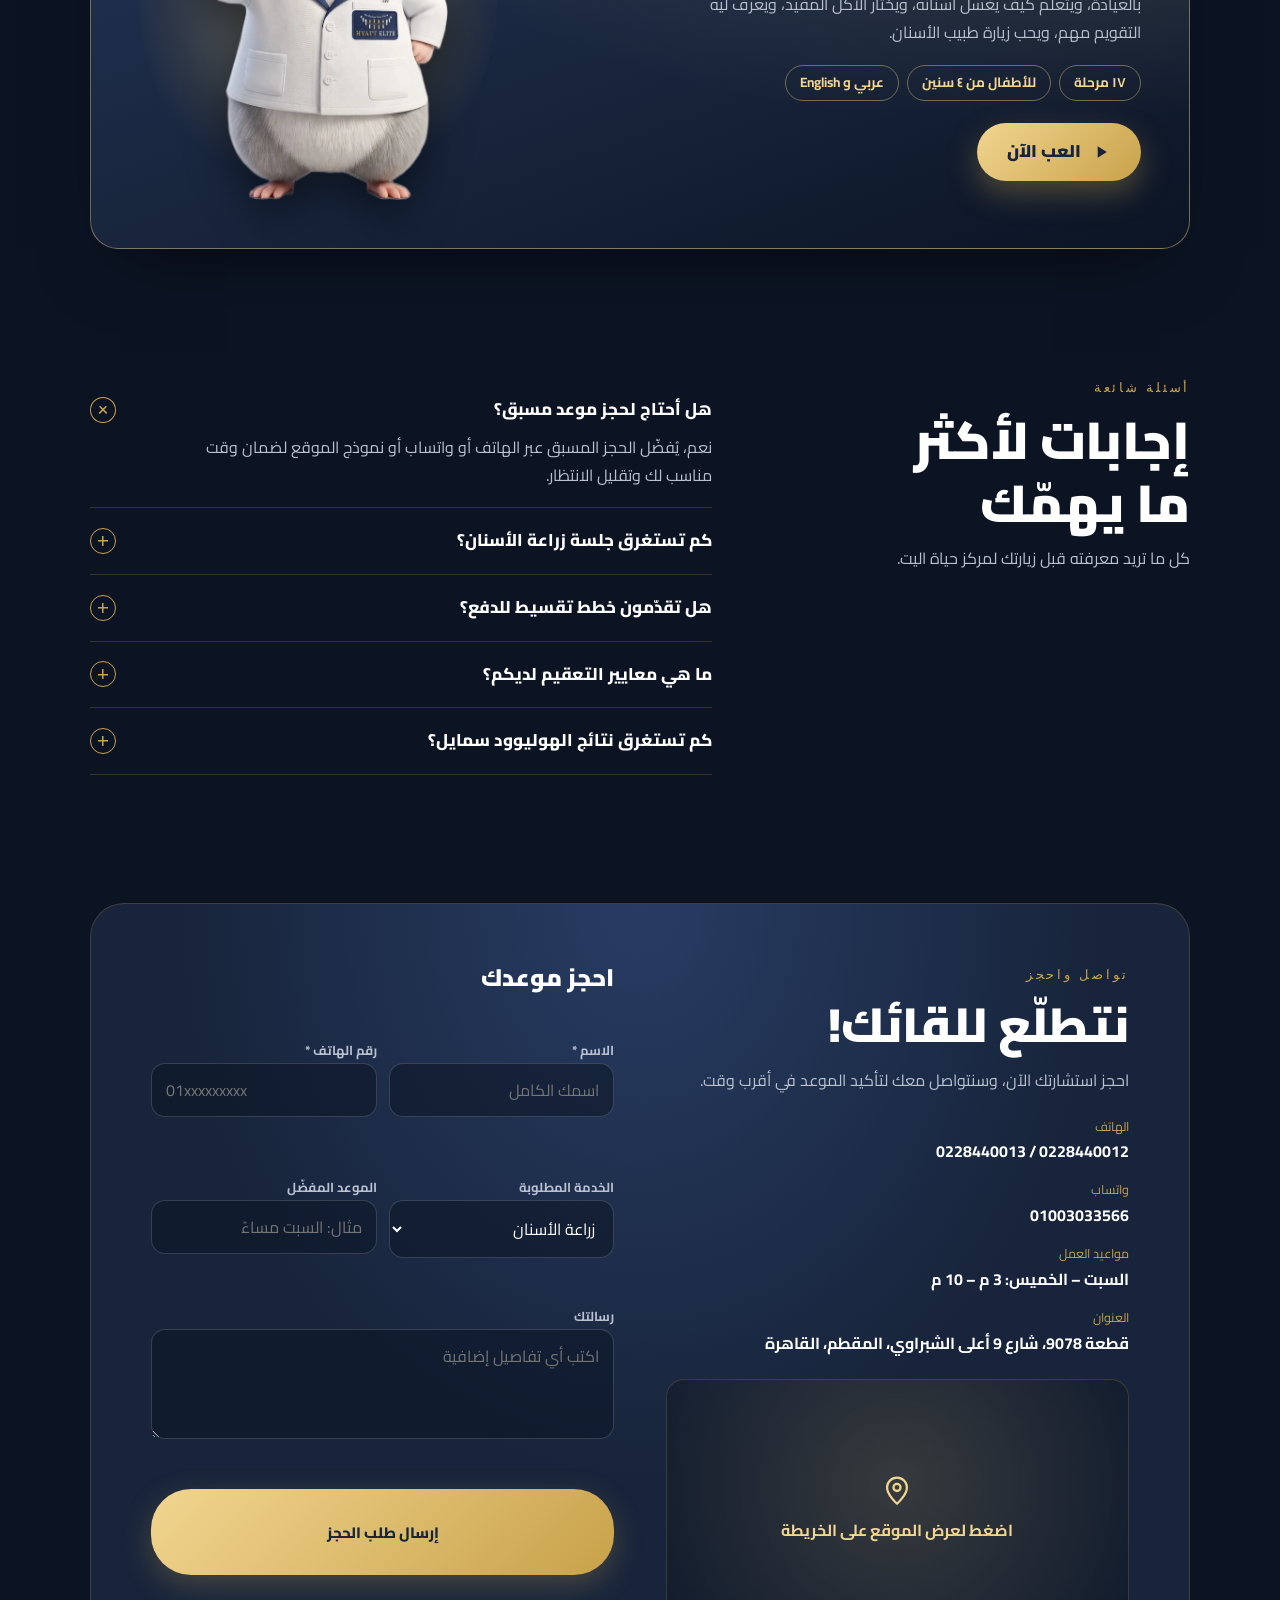
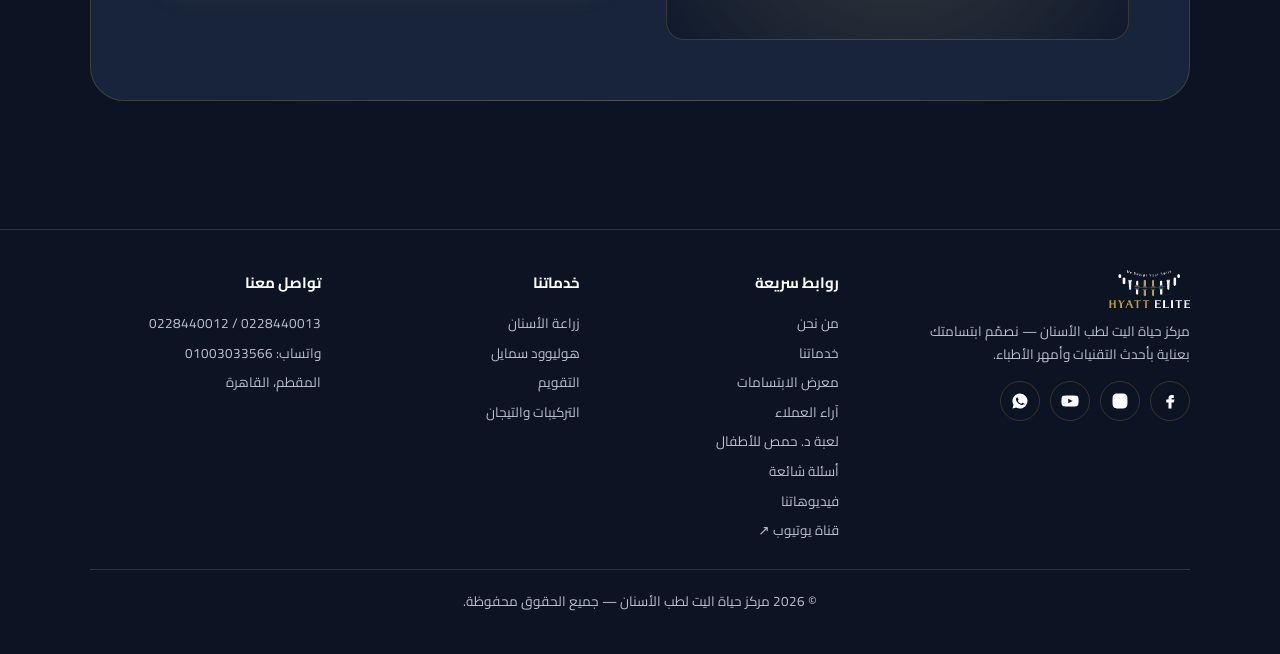
==== commit 10c9a8ee: "زر عائم لد. حمص على شمال الموقع: العب وتعلّم Add a floating Dr. Homos button on the left of every sc" ====
--- a/index.html
+++ b/index.html
@@ -966,6 +966,37 @@
   });
 })();
 </script>
+<!-- ===== Dr. Homos floating button (kids game) ===== -->
+<style>
+  .hm-fab{position:fixed;left:18px;bottom:calc(86px + env(safe-area-inset-bottom,0px));z-index:92;display:flex;flex-direction:column;align-items:center;gap:4px;
+    text-decoration:none;animation:hmIn .6s cubic-bezier(.2,1.4,.4,1) both 1.2s}
+  .hm-fab .hm-say{position:relative;font-weight:900;font-size:14px;color:#17243b;white-space:nowrap;padding:6px 14px;border-radius:999px;
+    background:linear-gradient(135deg,#f1d590,#c9a24a);box-shadow:0 8px 20px -6px rgba(201,162,74,.7)}
+  .hm-fab .hm-say:after{content:"";position:absolute;left:50%;bottom:-6px;transform:translateX(-50%);border:6px solid transparent;border-top-color:#d9b55e;border-bottom:0}
+  .hm-fab img{height:104px;width:auto;filter:drop-shadow(0 10px 12px rgba(0,0,0,.45));animation:hmBob 2.6s ease-in-out infinite;transform-origin:50% 100%}
+  .hm-fab:hover img{animation-duration:.9s}
+  .hm-fab:focus-visible{outline:3px solid #f1d590;outline-offset:4px;border-radius:12px}
+  .hm-x{position:absolute;top:-8px;right:-10px;width:22px;height:22px;border-radius:50%;border:0;cursor:pointer;background:rgba(12,20,36,.85);color:#fff;
+    font-size:14px;line-height:1;display:grid;place-items:center}
+  @keyframes hmBob{0%,100%{transform:translateY(0) rotate(0)}50%{transform:translateY(-6px) rotate(-3deg)}}
+  @keyframes hmIn{from{opacity:0;transform:translateX(-40px)}to{opacity:1;transform:none}}
+  @media(max-width:760px){.hm-fab{left:12px;bottom:calc(148px + env(safe-area-inset-bottom,0px))}.hm-fab img{height:84px}.hm-fab .hm-say{font-size:12.5px;padding:5px 11px}}
+  @media(prefers-reduced-motion:reduce){.hm-fab,.hm-fab img{animation:none}}
+</style>
+<a class="hm-fab" id="hmFab" href="dr-homos-game/" aria-label="العب وتعلّم مع د. حمص — لعبة للأطفال">
+  <span class="hm-say">العب وتعلّم<button class="hm-x" id="hmX" type="button" aria-label="إخفاء">&times;</button></span>
+  <img src="dr-homos-game/homos-cut.webp" alt="" width="552" height="900">
+</a>
+<script>
+(function(){
+  var fab=document.getElementById('hmFab');
+  try{ if(sessionStorage.getItem('hm_hidden')) fab.style.display='none'; }catch(e){}
+  document.getElementById('hmX').addEventListener('click',function(e){
+    e.preventDefault(); e.stopPropagation(); fab.style.display='none';
+    try{ sessionStorage.setItem('hm_hidden','1'); }catch(err){}
+  });
+})();
+</script>
 <!-- ===== Lucky Wheel popup ===== -->
 <style>
   .lw-fab{position:fixed;left:22px;bottom:22px;z-index:91;display:inline-flex;align-items:center;gap:.5rem;
